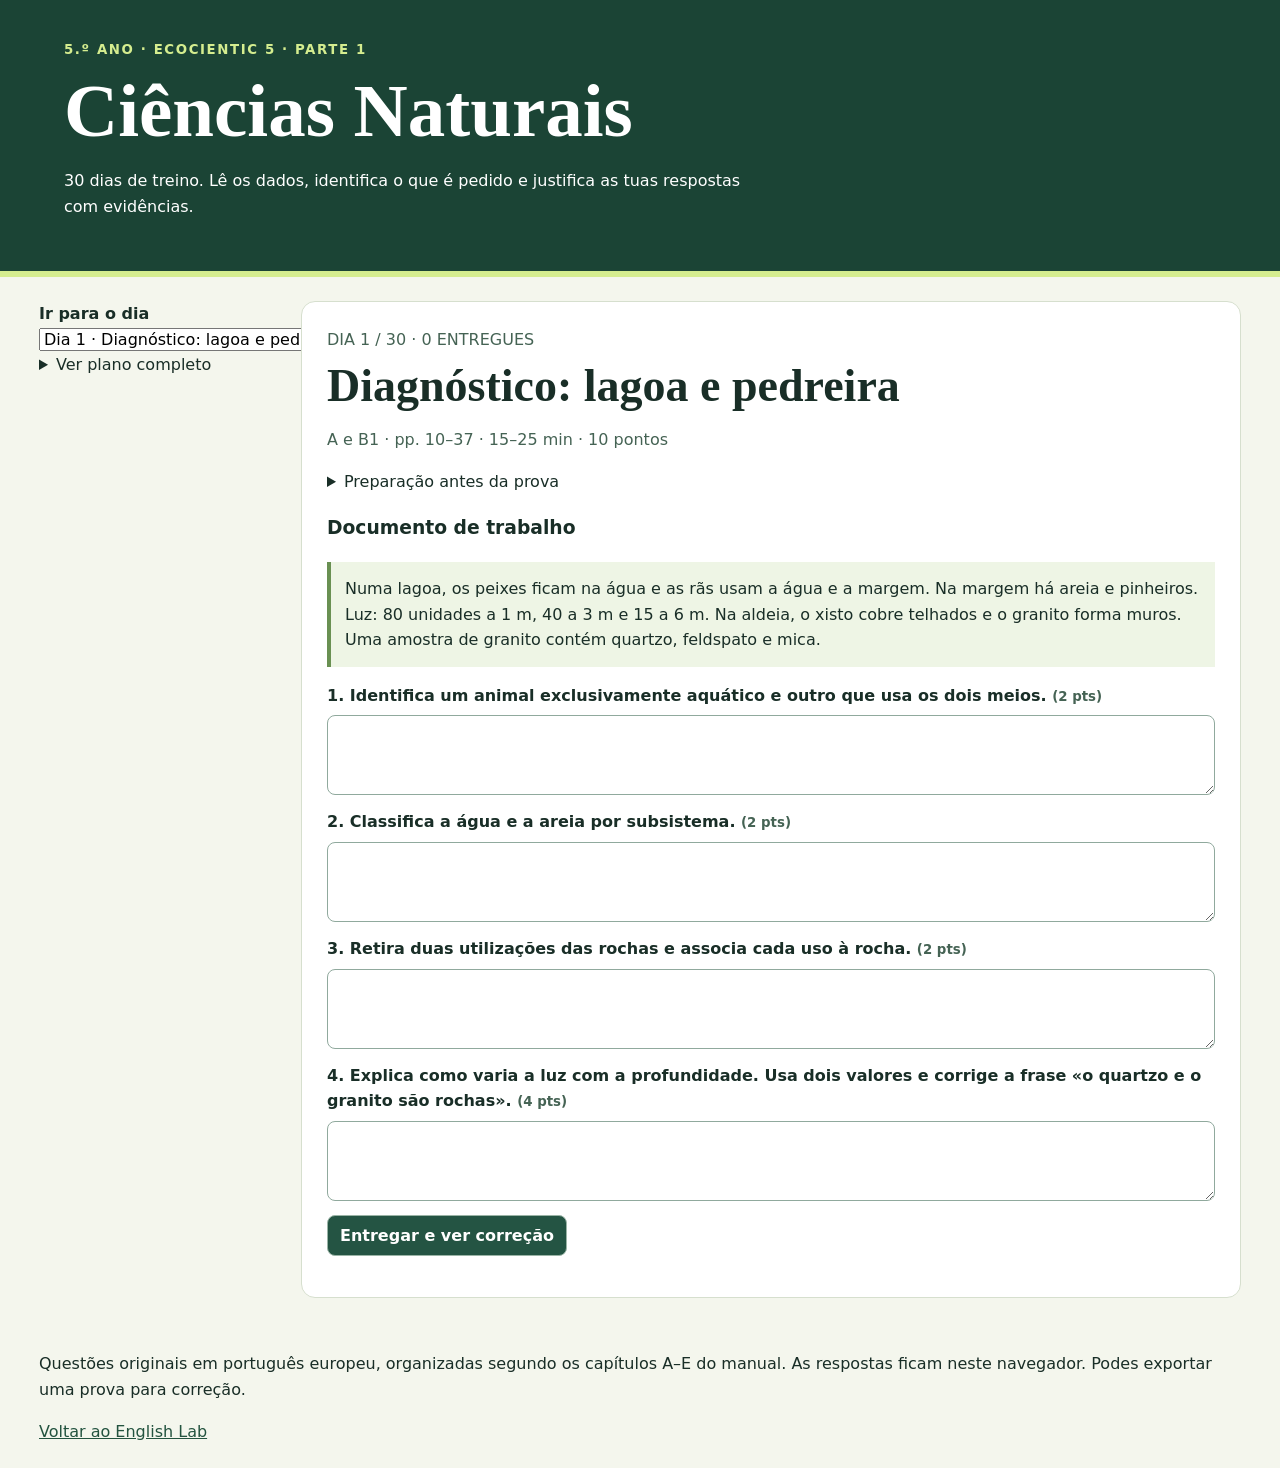
==== ciencias-naturais.html @ e28328aa "Add 30 days of Portuguese natural science assessments" ====
<!doctype html><html lang="pt-PT"><meta charset="utf-8"><meta name="viewport" content="width=device-width,initial-scale=1"><title>Ciências Naturais · 30 dias</title>
<style>
*{box-sizing:border-box}body{margin:0;background:#f4f6ed;color:#192e27;font:16px/1.6 system-ui,sans-serif}header{background:#1b4435;color:#fff;padding:36px max(5vw,18px);border-bottom:6px solid #d5ed8f}h1,h2{font-family:Georgia,serif;line-height:1.1}h1{font-size:clamp(39px,7vw,75px);margin:8px 0}h2{font-size:clamp(27px,5vw,46px);margin:8px 0}header p{max-width:690px}small,.meta{color:#456354}header small{color:#d5ed8f;font-weight:bold;letter-spacing:.12em}.layout{max-width:1250px;margin:auto;padding:24px;display:grid;grid-template-columns:240px minmax(0,1fr);gap:22px}nav{display:grid;gap:5px;align-content:start}nav button{text-align:left}main{min-width:0}section,article{background:#fff;border:1px solid #d6dfce;border-radius:14px;padding:clamp(14px,3vw,25px);margin-bottom:13px}article{background:#f5f8ee;padding:14px}button{font:inherit;font-weight:650;color:#183d30;background:white;border:1px solid #9ab4a6;border-radius:8px;padding:7px 12px;cursor:pointer}button[aria-current=true],.primary{background:#245443;color:white}.source{background:#eef5e5;border-left:4px solid #699052;padding:14px}.answer{width:100%;min-height:80px;display:block;font:inherit;padding:8px;margin:7px 0 14px;border:1px solid #90a99d;border-radius:8px}label{font-weight:650}select{font:inherit}.controls{display:flex;gap:8px;flex-wrap:wrap}footer{max-width:1250px;margin:auto;padding:0 24px 24px}a{color:#23533f}@media(max-width:710px){.layout{display:block;padding:12px}nav{grid-template-columns:repeat(2,minmax(0,1fr));margin:10px 0}nav button{font-size:13px}nav p{grid-column:1/-1}}
</style>
<header><small>5.º ANO · ECOCIENTIC 5 · PARTE 1</small><h1>Ciências Naturais</h1><p>30 dias de treino. Lê os dados, identifica o que é pedido e justifica as tuas respostas com evidências.</p></header>
<div class="layout"><aside><label for="jump">Ir para o dia</label><select id="jump"></select><details><summary>Ver plano completo</summary><nav id="nav"></nav></details></aside><main id="main"></main></div>
<footer><p>Questões originais em português europeu, organizadas segundo os capítulos A–E do manual. As respostas ficam neste navegador. Podes exportar uma prova para correção.</p><a href="./">Voltar ao English Lab</a></footer>
<script>
const days=[{"title": "Diagnóstico: lagoa e pedreira", "pages": "A e B1 · pp. 10–37", "lesson": "Distingue o ambiente em que um ser vive do subsistema a que pertence. Sublinha o verbo da pergunta e conta quantos elementos são pedidos.", "source": "Numa lagoa, os peixes ficam na água e as rãs usam a água e a margem. Na margem há areia e pinheiros. Luz: 80 unidades a 1 m, 40 a 3 m e 15 a 6 m. Na aldeia, o xisto cobre telhados e o granito forma muros. Uma amostra de granito contém quartzo, feldspato e mica.", "questions": [["Identifica um animal exclusivamente aquático e outro que usa os dois meios.", "Peixe; rã."], ["Classifica a água e a areia por subsistema.", "Água: hidrosfera; areia: geosfera."], ["Retira duas utilizações das rochas e associa cada uso à rocha.", "Xisto para cobrir telhados; granito para construir muros."], ["Explica como varia a luz com a profundidade. Usa dois valores e corrige a frase «o quartzo e o granito são rochas».", "A luz diminui: de 80 unidades a 1 m para 15 a 6 m. O quartzo é um mineral; o granito é uma rocha que contém quartzo e outros minerais."]]}, {"title": "Componentes do solo", "pages": "B2 · pp. 38–44", "lesson": "O solo pode conter partículas minerais, matéria orgânica, água e ar. Uma observação pode dar uma pista sobre cada componente.", "source": "Uma turma observa grãos de areia, fragmentos de folhas e gotas num recipiente com solo. Ao juntar água a uma amostra seca, vê bolhas a sair.", "questions": [["Identifica o componente representado pelos grãos.", "Partículas minerais."], ["Identifica o componente representado pelos fragmentos de folhas.", "Matéria orgânica."], ["Que observação indica a presença de ar?", "As bolhas que saem quando se junta água."], ["Explica o que as gotas e as bolhas mostram. Distingue as duas observações das respetivas interpretações.", "As gotas indicam água na amostra; as bolhas indicam que havia ar nos poros, deslocado pela água."]]}, {"title": "Permeabilidade", "pages": "B2 · pp. 38–44", "lesson": "Para comparar a passagem de água, usa a mesma quantidade de solo e água e recipientes iguais. Compara medições feitas nas mesmas condições.", "source": "Foram colocados 100 mL de água em cada funil. Após 2 minutos: amostra A, 68 mL recolhidos; amostra B, 24 mL. Os funis e as quantidades de solo eram iguais.", "questions": [["Qual amostra deixou passar mais água?", "A."], ["Calcula a diferença entre os volumes recolhidos.", "44 mL."], ["Indica duas condições que foram mantidas iguais.", "Volume inicial de água; quantidade de solo; tipo de funil. Quaisquer duas."], ["Explica qual amostra foi mais permeável nas condições do ensaio e por que não se deve mudar a quantidade de solo entre funis.", "A foi mais permeável: passaram 68 mL em vez de 24 mL no mesmo tempo. Mudar a quantidade criaria outro fator capaz de alterar o resultado."]]}, {"title": "Proteção do solo", "pages": "B2 · pp. 38–44", "lesson": "A cobertura vegetal pode reduzir a remoção de partículas pelo escoamento. Para interpretar uma comparação, procura o que mudou e o que se manteve igual.", "source": "Duas bandejas com o mesmo declive receberam a mesma chuva simulada. A bandeja com cobertura vegetal perdeu 12 g de solo. A bandeja sem cobertura perdeu 49 g.", "questions": [["Qual bandeja perdeu mais solo?", "A bandeja sem cobertura vegetal."], ["Quanto solo a mais perdeu essa bandeja?", "37 g."], ["Indica o fator alterado e um fator controlado.", "Cobertura vegetal; declive ou quantidade de chuva."], ["Explica como os dados apoiam uma medida para proteger uma encosta. Indica uma limitação do ensaio.", "Manter vegetação: nas bandejas perderam-se 12 g com cobertura e 49 g sem cobertura. O ensaio só testou um declive, um tipo de solo ou uma intensidade de chuva."]]}, {"title": "Materiais, propriedades e usos", "pages": "B3 · pp. 45–48", "lesson": "Material é aquilo de que um objeto é feito; propriedade é uma característica; utilização é aquilo para que serve.", "source": "Uma oficina usa ardósia, que se separa em placas, para revestir telhados. Usa granito resistente ao desgaste em degraus. Usa argila moldável para fazer vasos.", "questions": [["Retira dois materiais do texto.", "Ardósia, granito ou argila. Indicar dois."], ["Retira duas utilizações e associa-as aos materiais.", "Telhados: ardósia; degraus: granito; vasos: argila. Indicar dois pares."], ["Qual propriedade facilita a produção de vasos?", "A argila é moldável."], ["Explica a escolha do granito para degraus e propõe uma forma de comparar o desgaste de dois materiais.", "A resistência ao desgaste ajuda a suportar o uso repetido. Aplicar a mesma fricção aos dois materiais e comparar a perda de massa ou as marcas."]]}, {"title": "Como identificar rochas", "pages": "B1 · pp. 32–37", "lesson": "Cruza vários indícios. Estrutura, textura e reação observada ajudam a identificar amostras. Uma característica isolada pode corresponder a mais do que um material.", "source": "Ficha de amostras: A tem cristais visíveis de quartzo, feldspato e mica. B separa-se em lâminas. C faz efervescência no teste com ácido. Candidatos: granito, xisto e calcário.", "questions": [["Associa A ao candidato mais plausível.", "Granito."], ["Associa B e C aos candidatos, por ordem.", "B: xisto; C: calcário."], ["Corrige «a mica é uma rocha».", "A mica é um mineral."], ["Escolhe dois resultados distintos da ficha e explica como os usaste para separar os candidatos. Indica por que a cor, sozinha, seria uma pista fraca.", "Por exemplo, a estrutura em lâminas aponta para xisto; a efervescência aponta para calcário. Rochas diferentes podem ter cores semelhantes."]]}, {"title": "Prova do capítulo B", "pages": "B · pp. 30–51", "lesson": "Faz a prova sem consultar o manual. Se pedirem um uso e uma propriedade, escreve os dois separadamente.", "source": "Um município compara três materiais: X é argila moldável; Y é granito resistente; Z é calcário que fez efervescência. Em parcelas iguais, a parcela nua perdeu 35 g de solo e a coberta perdeu 9 g sob a mesma chuva.", "questions": [["Indica a propriedade observada em Z e a identificação do material.", "Efervescência; calcário."], ["Retira uma propriedade de X e sugere um uso coerente.", "Moldável; fazer vasos, tijolos ou outra peça moldada."], ["Qual é a diferença de perda de solo entre parcelas?", "26 g."], ["Classifica xisto e granito pelo processo de formação.", "Xisto: metamórfica; granito: magmática."], ["Indica uma condição a manter se repetires a comparação das parcelas.", "Declive, tipo ou quantidade de solo, ou intensidade da chuva."], ["Justifica uma medida de proteção do solo com os dados e explica por que granito e quartzo não pertencem à mesma categoria.", "Manter cobertura: a parcela coberta perdeu 9 g contra 35 g. Granito é rocha composta por minerais; quartzo é mineral."]]}, {"title": "Água na Terra", "pages": "C1 · pp. 54–57", "lesson": "Lê primeiro o universo a que os números se referem. Uma percentagem da água doce não é automaticamente uma percentagem de toda a água.", "source": "Modelo de 100 unidades de água terrestre: 97 de água salgada e 3 de água doce. Das 3 unidades de água doce, apenas 0,1 é representada como facilmente acessível neste modelo.", "questions": [["Que tipo de água predomina?", "Água salgada."], ["Quantas unidades representam água doce?", "3 unidades."], ["As 0,1 unidades fazem parte das 97 ou das 3?", "Das 3 unidades de água doce."], ["Corrige «há pouca água doce porque os oceanos ocupam apenas uma pequena parte do modelo». Usa dois números.", "O modelo mostra o contrário: 97 unidades de água salgada contra 3 de água doce. A água dos oceanos corresponde à maior parcela do modelo."]]}, {"title": "Estados e ciclo da água", "pages": "C1 · pp. 54–57", "lesson": "Evaporação: líquido para gás. Condensação: gás para líquido. Precipitação é a queda de água a partir das nuvens. Infiltração é a entrada de água no solo.", "source": "A água de uma poça diminui ao sol. Em seguida, uma superfície fria acima da água fica com gotas. Num modelo de encosta, parte da chuva entra no solo e parte corre pela superfície.", "questions": [["Nomeia o processo associado à diminuição da poça.", "Evaporação."], ["Nomeia o processo que forma as gotas na superfície fria.", "Condensação."], ["Como se chama a entrada de água no solo?", "Infiltração."], ["Escreve uma sequência que ligue poça, vapor, gotas e chuva. Distingue a formação de gotas da sua queda.", "Evaporação forma vapor; arrefecimento favorece condensação em gotas; a queda da água constitui precipitação."]]}, {"title": "Água e seres vivos", "pages": "C2 · pp. 58–61", "lesson": "Ao testar o efeito da água, mantém iguais as outras condições relevantes. Uma conclusão deve responder à pergunta que o ensaio permite investigar.", "source": "Dois grupos de feijoeiros iguais receberam a mesma luz e temperatura. A recebeu água adequada; B não recebeu água. Após cinco dias, A manteve folhas firmes e B murchou.", "questions": [["Qual foi a variável alterada?", "A água fornecida."], ["Indica duas condições mantidas iguais.", "Luz e temperatura. Também se aceita o mesmo tipo de planta como uma das duas."], ["Que observação foi registada no grupo B?", "As plantas murcharam."], ["Formula uma conclusão apoiada na comparação e explica por que mudar também a luz dificultaria a interpretação.", "A água contribuiu para manter as folhas firmes: A manteve-as firmes e B murchou. Se a luz também mudasse, não se isolaria o efeito da água."]]}, {"title": "Qualidade da água", "pages": "C3 · pp. 62–63", "lesson": "Aspeto e cheiro são observações úteis, mas não determinam por si só se a água é potável. Lê as informações de análise fornecidas na questão.", "source": "A água A é transparente e não tem cheiro, mas não foi analisada. A água B tem partículas visíveis. Um relatório informa que a amostra C cumpre os critérios analisados de potabilidade.", "questions": [["Qual amostra contém partículas visíveis?", "B."], ["Qual amostra tem resultados de análise favoráveis?", "C."], ["Corrige «A é certamente potável por ser transparente».", "A transparência não basta para determinar a potabilidade."], ["Indica duas informações que ajudariam a avaliar A e explica por que olhar para a amostra é insuficiente.", "Por exemplo, resultados microbiológicos e químicos. Microrganismos ou substâncias dissolvidas podem não ser visíveis."]]}, {"title": "Água e saúde", "pages": "C4 · pp. 64–67", "lesson": "Quando um texto contém instruções, localiza o destinatário, a ação e o período. Para uma pergunta de extração, usa o que está escrito.", "source": "Aviso fictício: «Até nova indicação, use água engarrafada para beber e preparar refeições. As análises da rede ainda estão em curso. A próxima atualização será publicada às 18 h.»", "questions": [["Retira as duas utilizações para as quais o aviso indica água engarrafada.", "Beber e preparar refeições."], ["A que horas sai a atualização?", "Às 18 h."], ["O texto afirma que as análises terminaram? Justifica.", "Não; diz que ainda estão em curso."], ["Explica por que seria incorreto anunciar que a restrição termina às 18 h. Distingue atualização de autorização.", "As 18 h são a hora de uma atualização, não o fim da restrição. A instrução aplica-se até nova indicação."]]}, {"title": "Uso sustentável da água", "pages": "C5 · pp. 68–75", "lesson": "Compara volumes usando a mesma unidade e o mesmo período. Para medir poupança, subtrai o consumo depois da mudança ao consumo inicial.", "source": "Consumo semanal: duche 280 L, autoclismo 180 L, lavagem 100 L. Uma medida reduz o duche em 60 L; outra reduz a lavagem em 25 L. Cada medida pode ser aplicada separadamente.", "questions": [["Qual atividade apresenta maior consumo?", "Duche."], ["Quanto se poupa se forem aplicadas as duas medidas?", "85 L."], ["Qual será o consumo semanal do duche após a redução?", "220 L."], ["Recomenda uma medida se só for possível escolher uma. Usa os dois valores de poupança e indica uma forma de verificar o efeito real.", "Escolher a redução no duche: 60 L contra 25 L. Comparar medições durante períodos semelhantes antes e depois."]]}, {"title": "Prova do capítulo C", "pages": "C · pp. 52–77", "lesson": "Lê unidades e intervalos. Uma explicação deve ligar o resultado ao processo ou à condição que o produziu.", "source": "Dados: depósito A passa de 90 para 70 L numa semana; B passa de 90 para 82 L. Uma amostra de A é límpida, mas não foi analisada. Após chuva, parte da água penetra no solo.", "questions": [["Qual foi a diminuição de A e de B?", "A: 20 L; B: 8 L."], ["Nomeia o processo descrito no solo.", "Infiltração."], ["A observação da amostra de A prova que é potável?", "Não; é límpida, mas não foi analisada."], ["Assinala V ou F e corrige: a condensação transforma água líquida em vapor.", "F. A condensação transforma vapor em líquido."], ["Propõe uma ação que reduza o desperdício e indica como medes a poupança.", "Por exemplo, reparar uma fuga e comparar litros em períodos equivalentes."], ["Um colega diz que toda a perda de A se deve à evaporação. Explica por que os dados não provam isso e propõe uma comparação para investigar.", "Os volumes só mostram a perda; pode haver fuga ou uso. Comparar depósitos iguais, um coberto e outro aberto, controlando temperatura, fugas e retiradas."]]}, {"title": "A Terra e os seus subsistemas", "pages": "A · pp. 10–29", "lesson": "Atmosfera: camada gasosa. Hidrosfera: água. Geosfera: materiais rochosos e solos. Biosfera: seres vivos. Um organismo e o meio que ocupa podem pertencer a subsistemas diferentes.", "source": "Num estuário há água salobra, areia, vento e plantas. Um peixe desloca-se no canal. A exposição à luz é menor no fundo do canal.", "questions": [["Classifica água, areia, ar em movimento e plantas.", "Hidrosfera, geosfera, atmosfera e biosfera."], ["Classifica o peixe por subsistema e o canal por tipo de ambiente.", "Peixe: biosfera; canal: ambiente aquático."], ["Indica um fator ambiental que varia com a profundidade no texto.", "Quantidade de luz."], ["Explica por que o peixe não passa a pertencer à hidrosfera pelo facto de viver na água. Indica uma condição da Terra favorável à vida.", "O peixe é um ser vivo da biosfera; a água é o meio e pertence à hidrosfera. Por exemplo, água líquida ou temperatura adequada."]]}, {"title": "Simulado 1", "pages": "A–C · prova com documentos", "lesson": "Faz sem consultar. Antes de entregar, verifica se respondeste a todos os verbos de cada pergunta.", "source": "Documento A: dois locais recebem igual luz à superfície. No local X medem-se 50 unidades a 2 m e 18 a 5 m. No Y medem-se 41 a 2 m e 12 a 5 m. Documento B: a aldeia usa xisto em telhados e granito em degraus. Solo coberto perdeu 7 g e solo nu perdeu 32 g após chuva igual.", "questions": [["Compara X e Y a 5 m e calcula a diferença.", "X tem mais luz: 18 contra 12; diferença de 6 unidades."], ["Retira dois usos e associa cada um a uma rocha.", "Xisto em telhados; granito em degraus."], ["Corrige «a cobertura aumentou a perda de solo». Usa os dados.", "Diminuiu a perda: 7 g no solo coberto contra 32 g no solo nu."], ["Classifica o solo e as plantas que o cobrem pelos subsistemas da Terra.", "Solo: geosfera; plantas: biosfera."], ["Assinala V ou F e corrige: a mica é uma rocha que faz parte do granito.", "F. A mica é um mineral que pode fazer parte do granito."], ["Escreve uma conclusão sobre a variação da luz e outra sobre proteção do solo. Para cada conclusão, usa um par de valores e diz o que os valores, sozinhos, não permitem concluir.", "A luz diminui com a profundidade, por exemplo 50 para 18 em X; os dados não identificam a causa da diferença X/Y. A cobertura reduziu a perda no ensaio, 7 contra 32 g; não prova o mesmo valor em todos os solos."]]}, {"title": "Recuperação com novas pistas", "pages": "A–C · segunda tentativa", "lesson": "Depois de corrigires o dia 16, refaz mentalmente um erro. Agora usa as pistas desta situação e justifica as respostas.", "source": "Numa serra, uma equipa descreve água num riacho, ar húmido, rochas e musgos. Uma pedra R separa-se em lâminas. No ensaio com o mesmo volume de água, P deixa passar 55 mL em 1 min e Q deixa passar 21 mL.", "questions": [["Indica o subsistema a que pertence o musgo e o do riacho enquanto massa de água.", "Biosfera; hidrosfera."], ["Identifica a rocha mais provável para R entre xisto e granito e indica a pista.", "Xisto; separa-se em lâminas."], ["Calcula a diferença de volume entre P e Q.", "34 mL."], ["Explica qual é o solo mais permeável e propõe uma alteração que tornaria injusta a comparação. Escreve o motivo.", "P deixou passar 55 mL contra 21 mL no mesmo minuto. Usar funis ou quantidades de solo diferentes acrescentaria outro fator."]]}, {"title": "Simulado 2", "pages": "A–C · prova com documentos", "lesson": "Usa palavras precisas. Em «retira», localiza informações explícitas. Em «explica», liga os dados ao conceito.", "source": "Um parque tem uma lagoa, uma margem rochosa e um prado. As rãs vão da água à margem; um peixe permanece na água. A equipa recolhe água transparente e recolhe um solo em que encontra fragmentos de folhas. No parque usam calcário numa fachada e granito num passeio.", "questions": [["Indica um animal apenas aquático e um dos dois meios.", "Apenas aquático: peixe. Dos dois meios: rã."], ["Retira dois usos de rocha e escreve a rocha respetiva.", "Calcário em fachada; granito no passeio."], ["Que componente do solo é representado pelas folhas?", "Matéria orgânica."], ["Identifica o ambiente terrestre junto da lagoa e o ambiente aquático.", "Margem rochosa; água da lagoa."], ["Que medida ajuda a reduzir a erosão do solo no prado? Explica o mecanismo.", "Manter a cobertura vegetal ajuda a proteger o solo do impacto da chuva e a reduzir a perda de partículas."], ["Corrige a afirmação «o peixe faz parte da hidrosfera e a água transparente é sempre potável». Justifica cada correção.", "Peixe: biosfera por ser vivo. Água transparente pode conter substâncias ou organismos invisíveis; é necessário verificar a qualidade."]]}, {"title": "Ar e atmosfera", "pages": "D1 · pp. 80–86", "lesson": "O ar é uma mistura. Distingue o gás mais abundante de um gás com uma função importante. A atmosfera é a camada gasosa que envolve a Terra.", "source": "Modelo simplificado de 100 partes de ar seco: 78 de azoto, 21 de oxigénio e 1 de outros gases. Um aluno escreve: «há mais oxigénio do que azoto».", "questions": [["Indica o gás mais abundante.", "Azoto."], ["Quantas partes do modelo correspondem ao oxigénio?", "21."], ["Corrige a afirmação usando dois valores.", "Há mais azoto: 78 partes contra 21 de oxigénio."], ["Explica por que a existência de um gás em menor quantidade não permite concluir que seja dispensável. Usa o oxigénio como exemplo.", "Quantidade e função são diferentes. O oxigénio, embora menos abundante que o azoto, é usado na respiração de muitos seres vivos."]]}, {"title": "Propriedades do ar", "pages": "D1 · pp. 80–86", "lesson": "O ar ocupa espaço e pode ser comprimido. Se um resultado é uma observação, descreve primeiro o que se viu e só depois interpreta.", "source": "Um copo invertido com papel no fundo entra verticalmente na água. O papel fica seco. Ao inclinar o copo saem bolhas e o papel molha-se. Numa seringa fechada, o êmbolo avança sem o ar sair.", "questions": [["Que observação se obtém com o copo vertical?", "O papel fica seco."], ["O que se vê ao inclinar o copo?", "Saem bolhas e o papel molha-se."], ["Que propriedade mostra a seringa?", "O ar é compressível."], ["Explica por que o papel molha após inclinar o copo e distingue a propriedade demonstrada da que foi testada na seringa.", "O ar ocupava espaço e impedia a entrada de água. Ao sair em bolhas, a água ocupa o espaço e molha o papel. A seringa demonstra compressibilidade."]]}, {"title": "Poluição e qualidade do ar", "pages": "D2 · pp. 87–95", "lesson": "Uma diferença observada não demonstra, sozinha, a causa. Procura medições repetidas e compara lugares e horários semelhantes.", "source": "Partículas, em unidades do exercício: avenida 38 de manhã e 23 à tarde; jardim 17 de manhã e 15 à tarde. O vento não foi registado.", "questions": [["Qual medição é a maior?", "38 na avenida de manhã."], ["Calcula a diferença entre locais de manhã.", "21 unidades."], ["Em qual local a variação entre manhã e tarde é maior?", "Na avenida: 15 contra 2 unidades."], ["Explica por que não se pode atribuir toda a diferença apenas ao trânsito e propõe dois dados que ajudariam a investigar.", "Os dados mostram associação, mas o vento e outras fontes podem influenciar. Contar veículos e registar vento, ou repetir medições em dias e condições comparáveis."]]}, {"title": "Prova do capítulo D", "pages": "D · pp. 78–97", "lesson": "Distingue composição, propriedades e poluição. Justifica as medidas com uma ligação explícita à fonte.", "source": "Na saída da escola há carros parados com motores ligados. O monitor regista 36 unidades junto ao portão e 19 numa rua lateral. Num ensaio à parte, uma seringa fechada reduz o volume do ar.", "questions": [["Identifica uma fonte possível de poluição no relato.", "Gases e partículas emitidos pelos carros com motores ligados."], ["Calcula a diferença entre as medições.", "17 unidades."], ["Que propriedade do ar é mostrada pela seringa?", "Compressibilidade."], ["Classifica como V ou F e corrige: o oxigénio é o gás mais abundante no ar.", "F. O azoto é o mais abundante."], ["As duas medições, sem repetição, provam a causa da diferença? Explica.", "Não. Mostram uma diferença nesses pontos; outras fontes, vento ou condições podem afetar o resultado."], ["Propõe uma medida para a escola e um plano para testar se resulta. Usa um dado do texto e uma condição a manter.", "Pedir que desliguem os motores. O portão teve 36 contra 19. Medir antes e depois no mesmo local e horário, registando condições semelhantes."]]}, {"title": "Animais nos seus ambientes", "pages": "E1 · pp. 102–105", "lesson": "O habitat oferece condições e recursos, como abrigo e alimento. Identifica a necessidade e liga-a a uma pista sobre o local.", "source": "Local A: poça com insetos e plantas aquáticas. B: bosque com sementes e cavidades nas árvores. C: falésia com fendas, ventos fortes e acesso ao mar. Animais: esquilo que come sementes; ave marinha que nidifica em fendas; rã que usa a poça.", "questions": [["Associa cada animal a um local.", "Esquilo B; ave marinha C; rã A."], ["Indica o abrigo disponível para o esquilo.", "Cavidades nas árvores."], ["Que pista aponta para o local da ave?", "Fendas para nidificar, ou acesso ao mar associado ao hábito descrito."], ["Explica duas associações com pistas diferentes. Diz o que a presença temporária de uma rã na margem mostra sobre o uso de ambientes.", "Por exemplo, bosque tem sementes para o esquilo e falésia tem fendas para a ave. A rã pode usar tanto a água como a margem."]]}, {"title": "Forma e simetria", "pages": "E2 · pp. 106–108", "lesson": "Na simetria bilateral, um plano divide o corpo em duas metades correspondentes. Na radial, várias divisões passam pelo eixo central. Forma e simetria são características distintas.", "source": "Animal A tem corpo alongado que afina nas extremidades e duas metades laterais semelhantes. B tem braços distribuídos à volta do centro. C tem forma irregular sem metades correspondentes.", "questions": [["Identifica a simetria de A.", "Bilateral."], ["Identifica a simetria de B.", "Radial."], ["Classifica C quanto à simetria.", "Assimétrico."], ["Descreve a forma de A e explica por que a forma e a simetria respondem a perguntas diferentes.", "Corpo alongado e afilado, ou fusiforme. A forma descreve o contorno; a simetria descreve como as partes se correspondem."]]}, {"title": "Revestimentos dos animais", "pages": "E3 · pp. 109–117", "lesson": "Pelos, penas, escamas, pele nua e estruturas duras têm funções que variam com a espécie. Liga o revestimento a uma função usando as pistas.", "source": "A tem penas; B tem pelos densos e vive num local frio; C tem uma concha dura e recolhe-se nela; D tem pele nua e húmida.", "questions": [["Identifica o revestimento de B e de C.", "B: pelos; C: concha."], ["Qual descrição é compatível com uma ave?", "A, com penas."], ["Retira uma pista de que C usa o revestimento para proteção.", "Recolhe-se dentro da concha dura."], ["Explica duas funções diferentes de revestimento com dados do texto. Indica por que a mesma função pode ocorrer em revestimentos diferentes.", "Pelos densos ajudam a reduzir a perda de calor; a concha protege quando C se recolhe. Diferentes estruturas podem, por exemplo, contribuir para a proteção."]]}, {"title": "Locomoção", "pages": "E4 · pp. 118–122", "lesson": "Distingue o meio, o modo de deslocação e o órgão que o permite. Na água, formas afiladas e estruturas de propulsão podem facilitar a natação.", "source": "Animal X usa barbatanas e tem corpo fusiforme. Y desloca-se no ar com asas. Z salta em terra com membros posteriores fortes. W desloca-se na água expelindo um jato.", "questions": [["Indica o modo de locomoção de X, Y e Z.", "Natação, voo e salto."], ["Que estrutura impulsiona Z?", "Membros posteriores fortes."], ["Como W produz movimento?", "Expelindo um jato de água."], ["Explica como duas características de X contribuem para a natação e compara a propulsão de X com a de W.", "Corpo fusiforme reduz a resistência; barbatanas ajudam a impulsionar ou orientar. W usa um jato em vez de barbatanas."]]}, {"title": "Prova do capítulo E", "pages": "E · pp. 98–124", "lesson": "Relaciona estrutura e função. Se pedirem duas adaptações, nomeia cada estrutura e explica a sua contribuição.", "source": "Na zona costeira, A tem patas com membranas entre os dedos e penas. B tem corpo fusiforme e barbatanas. C prende-se às rochas e possui concha. D tem cinco braços em redor do centro.", "questions": [["Qual adaptação de A ajuda a deslocação na água?", "Membranas interdigitais nas patas."], ["Que simetria apresenta D?", "Radial."], ["Identifica uma estrutura protetora de C.", "Concha."], ["Compara o revestimento de A e o de C.", "A tem penas; C tem concha."], ["Assinala V ou F e corrige: D pertence à hidrosfera por viver na costa.", "F. D é um ser vivo e pertence à biosfera."], ["Compara A e B: indica uma estrutura de propulsão para cada um e explica como o corpo de B favorece a natação.", "A usa as patas com membranas como remos; B usa barbatanas. O corpo fusiforme reduz a resistência na água."]]}, {"title": "Laboratório e glossário", "pages": "Revisão · pp. 125–128 e atividades laboratoriais", "lesson": "Num relatório, separa pergunta, método, resultado e conclusão. Usa o glossário para verificar palavras que confundiste.", "source": "A turma quer saber se a cobertura reduz a perda de solo. Usa duas bandejas semelhantes, uma com folhas e outra sem. Aplica a mesma chuva. Recolhe 5 g e 21 g de sedimento, respetivamente.", "questions": [["Qual é a pergunta de investigação?", "A cobertura reduz a perda de solo?"], ["Indica a variável alterada e uma controlada.", "Cobertura; quantidade de chuva ou tipo/declive da bandeja, se igual."], ["Que diferença de massa foi observada?", "16 g."], ["Escreve uma conclusão limitada ao ensaio e propõe uma repetição que aumentaria a confiança no resultado.", "Nas condições testadas a cobertura reduziu a perda, 5 g contra 21 g. Repetir várias vezes com as mesmas condições e comparar resultados."]]}, {"title": "Simulado final 1", "pages": "Parte 1 · capítulos A–E", "lesson": "Trabalha sem manual. Confirma as categorias, calcula as diferenças e liga cada conclusão a um dado.", "source": "Reserva: água do lago, solo, ar e aves. A luz mede 70 a 1 m e 24 a 4 m. Solo coberto perde 11 g e nu 43 g. O centro usa granito em degraus. Junto à estrada medem-se 34 unidades de partículas e no bosque 16. Uma ave aquática tem penas e membranas nas patas.", "questions": [["Classifica água, solo, ar e aves pelos quatro subsistemas.", "Hidrosfera, geosfera, atmosfera e biosfera."], ["Retira uma utilização de rocha e calcula a diferença de perda de solo.", "Granito em degraus; 32 g."], ["Compara as medições de partículas e indica uma adaptação da ave à natação.", "Estrada 34, bosque 16, diferença 18. Membranas nas patas."], ["Calcula a diferença de luz entre as duas profundidades.", "46 unidades."], ["Classifica granito e quartzo como rocha ou mineral.", "Granito: rocha; quartzo: mineral."], ["Indica como se chama a entrada de água da chuva no solo.", "Infiltração."], ["Explica a tendência da luz, propõe uma medida para o solo e indica como verificarias uma hipótese sobre o ar. Usa dados e não confundas observação com causa.", "A luz diminui de 70 para 24 com a profundidade. Manter cobertura, 11 contra 43 g. Repetir as medições em condições e horários comparáveis, registando fontes e vento."]]}, {"title": "Simulado final 2", "pages": "Parte 1 · capítulos A–E", "lesson": "Usa uma fonte diferente da prova anterior. No fim, verifica respostas incompletas, unidades e evidências.", "source": "Ilha: rocha M contém mica e feldspato; rocha N reage com efervescência. Água transparente do ribeiro não foi analisada. O ar num êmbolo fechado ocupa menos volume quando pressionado. Uma foca desloca-se na água com membros em forma de barbatana. Em 3 minutos passam 63 mL pelo solo A e 29 mL por B.", "questions": [["Classifica mica e identifica o candidato mais provável para N entre granito e calcário.", "Mica é um mineral; N é provavelmente calcário."], ["Nomeia a propriedade do ar observada e a adaptação da foca à natação.", "Compressibilidade; membros em forma de barbatana."], ["Compara a permeabilidade de A e B usando os valores.", "A é mais permeável nas condições dadas: 63 contra 29 mL em 3 minutos."], ["Calcula a diferença entre os volumes recolhidos em A e B.", "34 mL."], ["Indica duas condições a manter iguais para comparar os solos.", "Por exemplo: volume inicial de água e quantidade de solo."], ["Um colega diz que N é certamente calcário só porque é clara. Corrige e indica a pista realmente disponível.", "A cor não basta. A efervescência é a pista que aponta para calcário entre os candidatos dados."], ["Corrige «o ribeiro é potável porque é transparente e a foca pertence à hidrosfera». Justifica ambas as correções e indica uma medida para proteger o solo.", "A transparência não prova potabilidade, que exige análise adequada. A foca é um ser vivo da biosfera. Manter cobertura vegetal ou outra medida pertinente para reduzir erosão."]]}];
const key='science-lab-part1-v1';
let records={},current=0;
try{records=JSON.parse(localStorage.getItem(key)||'{}');current=Number(localStorage.getItem(key+'-day'))||0}catch{}
if(current<0||current>=days.length)current=0;
const main=document.querySelector('#main'),nav=document.querySelector('#nav'),jump=document.querySelector('#jump');
const escapeText=s=>String(s).replace(/[&<>"']/g,c=>({'&':'&amp;','<':'&lt;','>':'&gt;','"':'&quot;',"'":'&#39;'}[c]));
const title=(d,i)=>'Dia '+(i+1)+' · '+d.title;
function persist(){try{localStorage.setItem(key,JSON.stringify(records));localStorage.setItem(key+'-day',current);return true}catch{return false}}
function selectDay(index){current=index;persist();render();main.scrollIntoView({block:'start'})}
jump.onchange=()=>selectDay(+jump.value);
nav.onclick=e=>{const b=e.target.closest('[data-day]');if(b)selectDay(+b.dataset.day)};
function render(){
 const d=days[current],r=records[current]??={draft:[]},done=Object.values(records).filter(x=>x.submitted).length;
 const total=d.questions.length*2+2;
 jump.innerHTML=days.map((x,i)=>'<option value="'+i+'">'+escapeText(title(x,i))+'</option>').join('');
 jump.value=current;
 nav.innerHTML='<p>'+done+'/30 entregues</p>'+days.map((x,i)=>'<button type="button" aria-current="'+(i===current)+'" data-day="'+i+'">'+escapeText(title(x,i))+(records[i]?.submitted?' ✓':'')+'</button>').join('');
 main.innerHTML='<section><div class="meta">DIA '+(current+1)+' / 30 · '+done+' ENTREGUES</div><h2>'+escapeText(d.title)+'</h2><p class="meta">'+escapeText(d.pages)+' · '+(d.questions.length>4?'25–35':'15–25')+' min · '+total+' pontos</p><details><summary>Preparação antes da prova</summary><p>'+escapeText(d.lesson)+'</p><p>Revê as páginas indicadas. Fecha o manual antes de responder. Identifica o verbo de cada pergunta e conta quantos elementos tens de dar.</p></details><h3>Documento de trabalho</h3><p class="source">'+escapeText(d.source)+'</p><form id="test">'+d.questions.map(([q],i)=>'<label for="a'+i+'">'+(i+1)+'. '+escapeText(q)+' <small>('+ (i===d.questions.length-1?4:2)+' pts)</small></label><textarea class="answer" id="a'+i+'">'+escapeText(r.draft[i]??'')+'</textarea>').join('')+'<div class="controls"><button class="primary" type="submit">Entregar e ver correção</button><button id="export" type="button" '+(r.submitted?'':'hidden')+'>Descarregar prova</button></div><p id="status" role="status"></p></form><div id="result"></div></section>';
 const form=document.querySelector('#test'),status=document.querySelector('#status');
 form.addEventListener('input',e=>{if(e.target.matches('textarea')){r.draft[+e.target.id.slice(1)]=e.target.value;status.textContent=persist()?'Rascunho guardado neste navegador.':'Não foi possível guardar neste navegador.'}});
 form.onsubmit=e=>{e.preventDefault();if(d.questions.some((_,i)=>!r.draft[i]?.trim())&&!confirm('Há respostas em branco. Queres entregar?'))return;r.submitted={answers:[...r.draft],at:new Date().toISOString(),score:[]};const saved=persist();render();if(!saved)document.querySelector('#status').textContent='Entrega disponível nesta página. Descarrega uma cópia antes de fechar.';document.querySelector('#result').scrollIntoView({block:'start'})};
 document.querySelector('#export').onclick=()=>{
  const sub=r.submitted;
  const txt=[title(d,current),d.pages,'Entrega: '+sub.at,'','Documento: '+d.source,'',...d.questions.map(([q],i)=>(i+1)+'. '+q+'\nResposta: '+(sub.answers[i]||'—'))].join('\n\n');
  const url=URL.createObjectURL(new Blob([txt],{type:'text/plain;charset=utf-8'}));
  const a=document.createElement('a');a.href=url;a.download='ciencias-dia-'+String(current+1).padStart(2,'0')+'.txt';a.click();setTimeout(()=>URL.revokeObjectURL(url),1000);
 };
 if(r.submitted)showCorrection(d,r,total);
}
function showCorrection(d,r,total){
 const s=r.submitted;
 const result=document.querySelector('#result');
 result.innerHTML='<h3>Correção da última entrega</h3><p>Compara o sentido da resposta com o modelo. Nas perguntas de 2 pontos, dá crédito parcial por elementos corretos. Na pergunta de 4 pontos, distribui 2 pelo conceito ou conclusão, 1 pelas evidências e 1 pela justificação completa.</p><p id="score" role="status"></p>'+d.questions.map(([q,a],i)=>{
  const max=i===d.questions.length-1?4:2;
  return '<article><strong>'+ (i+1)+'. '+escapeText(q)+'</strong><p>Resposta entregue: '+escapeText(s.answers[i]||'—')+'</p><p>Modelo: '+escapeText(a)+'</p><label for="score'+i+'">Pontuação </label><select id="score'+i+'" data-score="'+i+'"><option value="">Por corrigir</option>'+Array.from({length:max+1},(_,n)=>'<option value="'+n+'" '+(s.score[i]===n?'selected':'')+'>'+n+'</option>').join('')+'</select></article>';
 }).join('');
 function showScore(){
  const scores=d.questions.map((_,i)=>s.score[i]).filter(Number.isInteger);
  document.querySelector('#score').textContent=scores.length===d.questions.length?'Pontuação: '+scores.reduce((a,b)=>a+b,0)+'/'+total:'Corrigidas '+scores.length+' de '+d.questions.length+' perguntas.';
 }
 result.onchange=e=>{if(e.target.dataset.score!==undefined){s.score[+e.target.dataset.score]=e.target.value===''?null:+e.target.value;persist();showScore()}};
 showScore();
}
render();
</script></html>
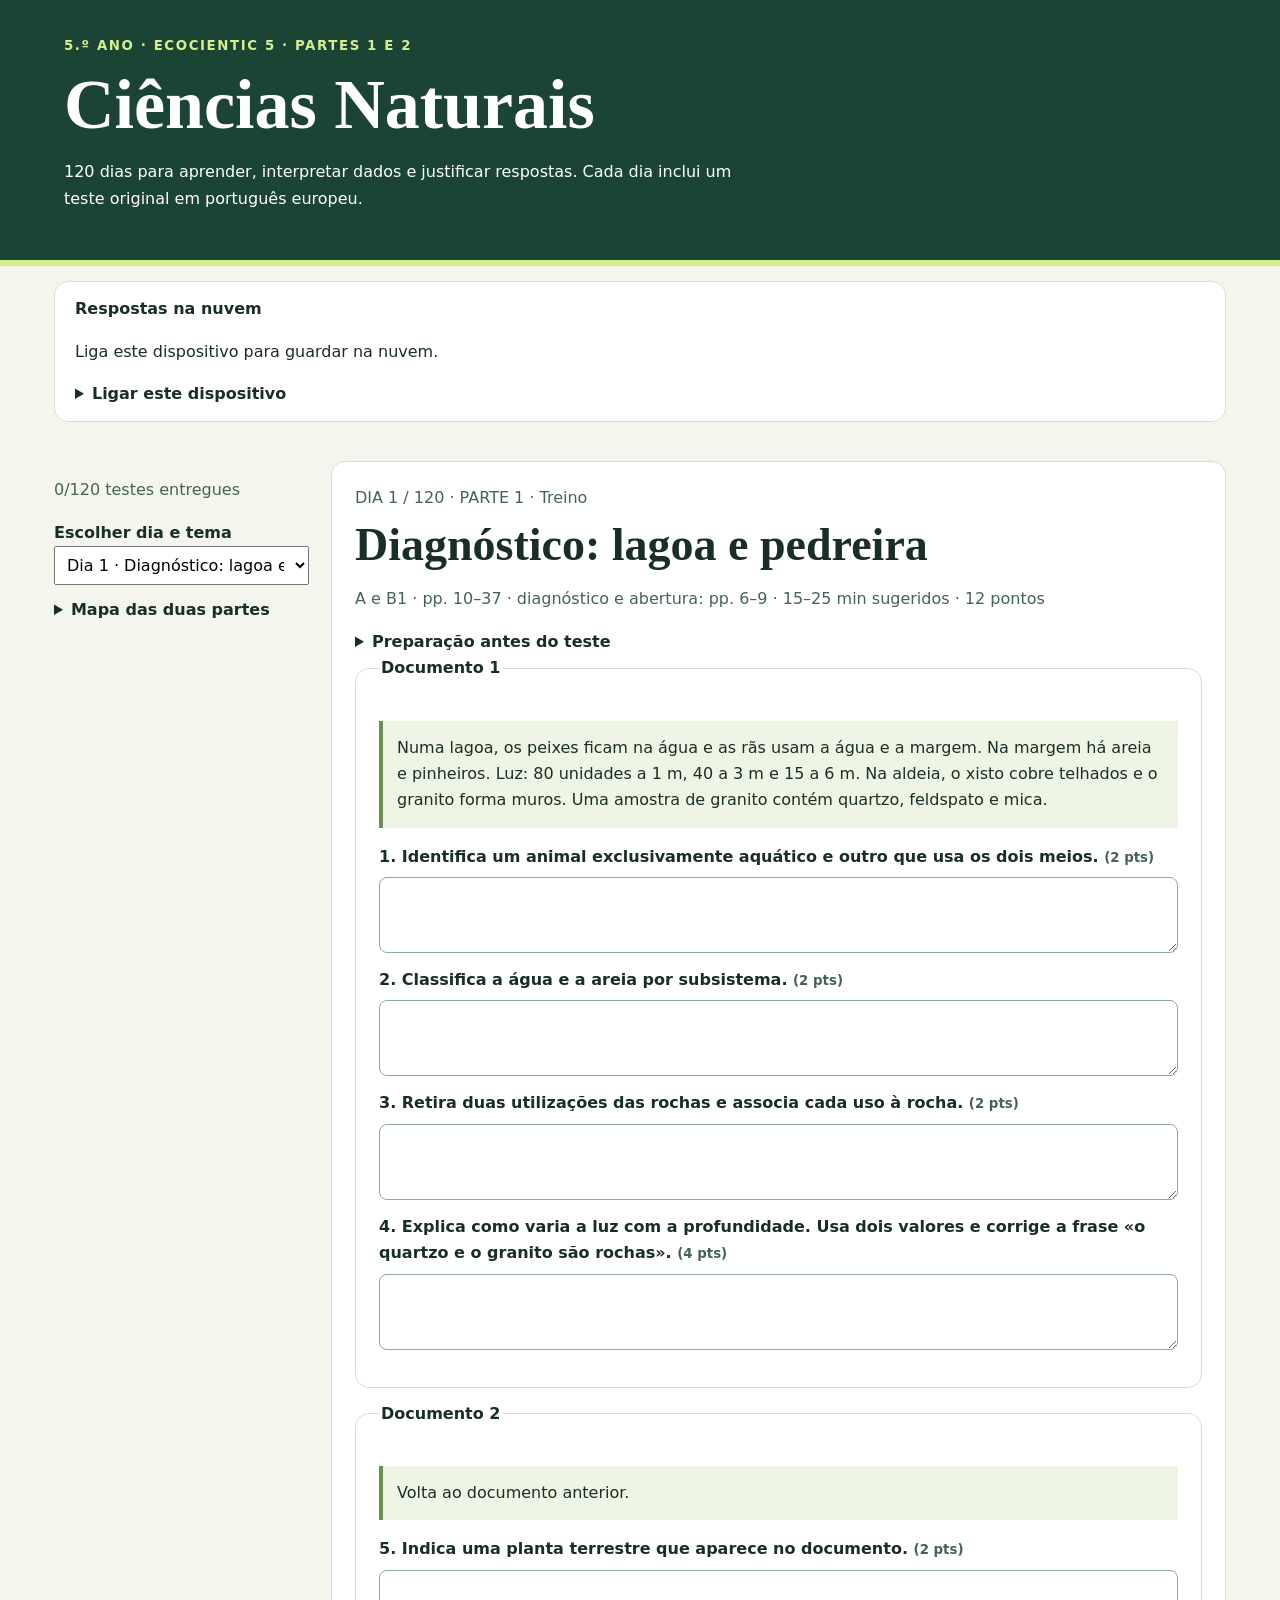
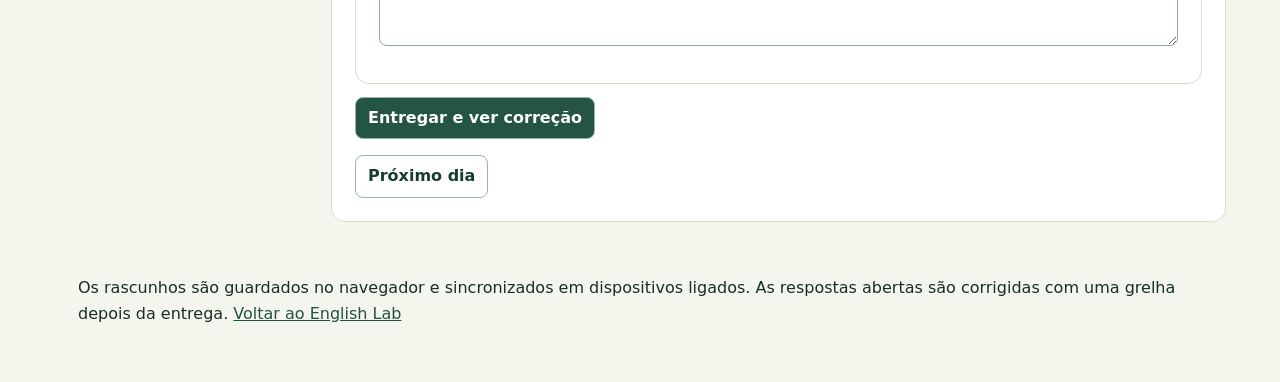
==== commit 19d8cd5a: "Publish 120 days of science across both volumes" ====
--- a/ciencias-naturais.html
+++ b/ciencias-naturais.html
@@ -1,54 +1,230 @@
-<!doctype html><html lang="pt-PT"><meta charset="utf-8"><meta name="viewport" content="width=device-width,initial-scale=1"><title>Ciências Naturais · 30 dias</title>
+<!doctype html>
+<html lang="pt-PT"><head><meta charset="utf-8"><meta name="viewport" content="width=device-width,initial-scale=1"><title>Ciências Naturais · 120 dias</title>
 <style>
-*{box-sizing:border-box}body{margin:0;background:#f4f6ed;color:#192e27;font:16px/1.6 system-ui,sans-serif}header{background:#1b4435;color:#fff;padding:36px max(5vw,18px);border-bottom:6px solid #d5ed8f}h1,h2{font-family:Georgia,serif;line-height:1.1}h1{font-size:clamp(39px,7vw,75px);margin:8px 0}h2{font-size:clamp(27px,5vw,46px);margin:8px 0}header p{max-width:690px}small,.meta{color:#456354}header small{color:#d5ed8f;font-weight:bold;letter-spacing:.12em}.layout{max-width:1250px;margin:auto;padding:24px;display:grid;grid-template-columns:240px minmax(0,1fr);gap:22px}nav{display:grid;gap:5px;align-content:start}nav button{text-align:left}main{min-width:0}section,article{background:#fff;border:1px solid #d6dfce;border-radius:14px;padding:clamp(14px,3vw,25px);margin-bottom:13px}article{background:#f5f8ee;padding:14px}button{font:inherit;font-weight:650;color:#183d30;background:white;border:1px solid #9ab4a6;border-radius:8px;padding:7px 12px;cursor:pointer}button[aria-current=true],.primary{background:#245443;color:white}.source{background:#eef5e5;border-left:4px solid #699052;padding:14px}.answer{width:100%;min-height:80px;display:block;font:inherit;padding:8px;margin:7px 0 14px;border:1px solid #90a99d;border-radius:8px}label{font-weight:650}select{font:inherit}.controls{display:flex;gap:8px;flex-wrap:wrap}footer{max-width:1250px;margin:auto;padding:0 24px 24px}a{color:#23533f}@media(max-width:710px){.layout{display:block;padding:12px}nav{grid-template-columns:repeat(2,minmax(0,1fr));margin:10px 0}nav button{font-size:13px}nav p{grid-column:1/-1}}
-</style>
-<header><small>5.º ANO · ECOCIENTIC 5 · PARTE 1</small><h1>Ciências Naturais</h1><p>30 dias de treino. Lê os dados, identifica o que é pedido e justifica as tuas respostas com evidências.</p></header>
-<div class="layout"><aside><label for="jump">Ir para o dia</label><select id="jump"></select><details><summary>Ver plano completo</summary><nav id="nav"></nav></details></aside><main id="main"></main></div>
-<footer><p>Questões originais em português europeu, organizadas segundo os capítulos A–E do manual. As respostas ficam neste navegador. Podes exportar uma prova para correção.</p><a href="./">Voltar ao English Lab</a></footer>
+*{box-sizing:border-box}body{margin:0;background:#f4f6ed;color:#192e27;font:16px/1.65 system-ui,sans-serif}header{background:#1b4435;color:#fff;padding:32px max(5vw,18px);border-bottom:6px solid #d5ed8f}h1,h2{font-family:Georgia,serif;line-height:1.1}h1{font-size:clamp(38px,7vw,70px);margin:8px 0}h2{font-size:clamp(27px,5vw,46px);margin:8px 0}header p{max-width:690px}small,.meta{color:#456354}header small{color:#d5ed8f;font-weight:bold;letter-spacing:.12em}.layout{max-width:1220px;margin:auto;padding:24px;display:grid;grid-template-columns:255px minmax(0,1fr);gap:22px}aside,main{min-width:0}aside select{width:100%;padding:8px;margin-bottom:12px}section,article,fieldset{background:#fff;border:1px solid #d6dfce;border-radius:14px;padding:clamp(14px,3vw,23px);margin:0 0 13px;min-width:0}article{background:#f5f8ee;padding:14px}article p{margin:8px 0}button{font:inherit;font-weight:650;color:#183d30;background:white;border:1px solid #9ab4a6;border-radius:8px;padding:7px 12px;cursor:pointer}.primary{background:#245443;color:white}.source{background:#eef5e5;border-left:4px solid #699052;padding:14px;white-space:pre-wrap}.answer{width:100%;min-height:76px;display:block;font:inherit;padding:8px;margin:7px 0 14px;border:1px solid #90a99d;border-radius:8px}label{font-weight:650}select,input{font:inherit}.controls{display:flex;gap:8px;flex-wrap:wrap}footer,.cloud-panel{max-width:1172px;margin:15px auto;padding:0 24px 24px}.cloud-panel{padding:14px 20px}a{color:#23533f}table{border-collapse:collapse;margin:0 0 14px;width:100%}th,td{padding:6px 10px;border:1px solid #aac0b3;text-align:left}th{background:#eef5e5}summary{cursor:pointer;font-weight:700}legend{font-weight:750}@media(max-width:710px){.layout{display:block;padding:12px}aside{margin-bottom:12px}.cloud-panel{margin:12px}.controls button{min-height:44px}}
+</style></head><body>
+<header><small>5.º ANO · ECOCIENTIC 5 · PARTES 1 E 2</small><h1>Ciências Naturais</h1><p>120 dias para aprender, interpretar dados e justificar respostas. Cada dia inclui um teste original em português europeu.</p></header>
+<section class="cloud-panel"><strong>Respostas na nuvem</strong><p id="cloud-status" role="status"></p><details><summary>Ligar este dispositivo</summary><form id="cloud-form"><label for="cloud-code">Código privado de ligação</label><br><input type="password" id="cloud-code" autocomplete="off" autocapitalize="none" spellcheck="false" required><button type="submit">Ligar e sincronizar</button></form></details><div class="controls"><button id="cloud-refresh" type="button" hidden>Atualizar da nuvem</button><button id="cloud-resolve" type="button" hidden>Resolver versões diferentes</button></div></section>
+<div class="layout"><aside><p id="progress" class="meta"></p><label for="jump">Escolher dia e tema</label><select id="jump"></select><details><summary>Mapa das duas partes</summary><ul><li>Dias 1–30 · Parte 1, capítulos A–E.</li><li>Dias 31–56 · Parte 1, treino com outros documentos.</li><li>Dias 57–112 · Parte 2, capítulos F–K.</li><li>Dias 113–120 · revisão e quatro simulados cumulativos.</li></ul><p>O índice de cada dia identifica as páginas de referência. Usa o manual para as imagens, experiências e atividades originais.</p></details></aside><main id="main"></main></div>
+<footer><p>Os rascunhos são guardados no navegador e sincronizados em dispositivos ligados. As respostas abertas são corrigidas com uma grelha depois da entrega. <a href="./">Voltar ao English Lab</a></p></footer>
 <script>
-const days=[{"title": "Diagnóstico: lagoa e pedreira", "pages": "A e B1 · pp. 10–37", "lesson": "Distingue o ambiente em que um ser vive do subsistema a que pertence. Sublinha o verbo da pergunta e conta quantos elementos são pedidos.", "source": "Numa lagoa, os peixes ficam na água e as rãs usam a água e a margem. Na margem há areia e pinheiros. Luz: 80 unidades a 1 m, 40 a 3 m e 15 a 6 m. Na aldeia, o xisto cobre telhados e o granito forma muros. Uma amostra de granito contém quartzo, feldspato e mica.", "questions": [["Identifica um animal exclusivamente aquático e outro que usa os dois meios.", "Peixe; rã."], ["Classifica a água e a areia por subsistema.", "Água: hidrosfera; areia: geosfera."], ["Retira duas utilizações das rochas e associa cada uso à rocha.", "Xisto para cobrir telhados; granito para construir muros."], ["Explica como varia a luz com a profundidade. Usa dois valores e corrige a frase «o quartzo e o granito são rochas».", "A luz diminui: de 80 unidades a 1 m para 15 a 6 m. O quartzo é um mineral; o granito é uma rocha que contém quartzo e outros minerais."]]}, {"title": "Componentes do solo", "pages": "B2 · pp. 38–44", "lesson": "O solo pode conter partículas minerais, matéria orgânica, água e ar. Uma observação pode dar uma pista sobre cada componente.", "source": "Uma turma observa grãos de areia, fragmentos de folhas e gotas num recipiente com solo. Ao juntar água a uma amostra seca, vê bolhas a sair.", "questions": [["Identifica o componente representado pelos grãos.", "Partículas minerais."], ["Identifica o componente representado pelos fragmentos de folhas.", "Matéria orgânica."], ["Que observação indica a presença de ar?", "As bolhas que saem quando se junta água."], ["Explica o que as gotas e as bolhas mostram. Distingue as duas observações das respetivas interpretações.", "As gotas indicam água na amostra; as bolhas indicam que havia ar nos poros, deslocado pela água."]]}, {"title": "Permeabilidade", "pages": "B2 · pp. 38–44", "lesson": "Para comparar a passagem de água, usa a mesma quantidade de solo e água e recipientes iguais. Compara medições feitas nas mesmas condições.", "source": "Foram colocados 100 mL de água em cada funil. Após 2 minutos: amostra A, 68 mL recolhidos; amostra B, 24 mL. Os funis e as quantidades de solo eram iguais.", "questions": [["Qual amostra deixou passar mais água?", "A."], ["Calcula a diferença entre os volumes recolhidos.", "44 mL."], ["Indica duas condições que foram mantidas iguais.", "Volume inicial de água; quantidade de solo; tipo de funil. Quaisquer duas."], ["Explica qual amostra foi mais permeável nas condições do ensaio e por que não se deve mudar a quantidade de solo entre funis.", "A foi mais permeável: passaram 68 mL em vez de 24 mL no mesmo tempo. Mudar a quantidade criaria outro fator capaz de alterar o resultado."]]}, {"title": "Proteção do solo", "pages": "B2 · pp. 38–44", "lesson": "A cobertura vegetal pode reduzir a remoção de partículas pelo escoamento. Para interpretar uma comparação, procura o que mudou e o que se manteve igual.", "source": "Duas bandejas com o mesmo declive receberam a mesma chuva simulada. A bandeja com cobertura vegetal perdeu 12 g de solo. A bandeja sem cobertura perdeu 49 g.", "questions": [["Qual bandeja perdeu mais solo?", "A bandeja sem cobertura vegetal."], ["Quanto solo a mais perdeu essa bandeja?", "37 g."], ["Indica o fator alterado e um fator controlado.", "Cobertura vegetal; declive ou quantidade de chuva."], ["Explica como os dados apoiam uma medida para proteger uma encosta. Indica uma limitação do ensaio.", "Manter vegetação: nas bandejas perderam-se 12 g com cobertura e 49 g sem cobertura. O ensaio só testou um declive, um tipo de solo ou uma intensidade de chuva."]]}, {"title": "Materiais, propriedades e usos", "pages": "B3 · pp. 45–48", "lesson": "Material é aquilo de que um objeto é feito; propriedade é uma característica; utilização é aquilo para que serve.", "source": "Uma oficina usa ardósia, que se separa em placas, para revestir telhados. Usa granito resistente ao desgaste em degraus. Usa argila moldável para fazer vasos.", "questions": [["Retira dois materiais do texto.", "Ardósia, granito ou argila. Indicar dois."], ["Retira duas utilizações e associa-as aos materiais.", "Telhados: ardósia; degraus: granito; vasos: argila. Indicar dois pares."], ["Qual propriedade facilita a produção de vasos?", "A argila é moldável."], ["Explica a escolha do granito para degraus e propõe uma forma de comparar o desgaste de dois materiais.", "A resistência ao desgaste ajuda a suportar o uso repetido. Aplicar a mesma fricção aos dois materiais e comparar a perda de massa ou as marcas."]]}, {"title": "Como identificar rochas", "pages": "B1 · pp. 32–37", "lesson": "Cruza vários indícios. Estrutura, textura e reação observada ajudam a identificar amostras. Uma característica isolada pode corresponder a mais do que um material.", "source": "Ficha de amostras: A tem cristais visíveis de quartzo, feldspato e mica. B separa-se em lâminas. C faz efervescência no teste com ácido. Candidatos: granito, xisto e calcário.", "questions": [["Associa A ao candidato mais plausível.", "Granito."], ["Associa B e C aos candidatos, por ordem.", "B: xisto; C: calcário."], ["Corrige «a mica é uma rocha».", "A mica é um mineral."], ["Escolhe dois resultados distintos da ficha e explica como os usaste para separar os candidatos. Indica por que a cor, sozinha, seria uma pista fraca.", "Por exemplo, a estrutura em lâminas aponta para xisto; a efervescência aponta para calcário. Rochas diferentes podem ter cores semelhantes."]]}, {"title": "Prova do capítulo B", "pages": "B · pp. 30–51", "lesson": "Faz a prova sem consultar o manual. Se pedirem um uso e uma propriedade, escreve os dois separadamente.", "source": "Um município compara três materiais: X é argila moldável; Y é granito resistente; Z é calcário que fez efervescência. Em parcelas iguais, a parcela nua perdeu 35 g de solo e a coberta perdeu 9 g sob a mesma chuva.", "questions": [["Indica a propriedade observada em Z e a identificação do material.", "Efervescência; calcário."], ["Retira uma propriedade de X e sugere um uso coerente.", "Moldável; fazer vasos, tijolos ou outra peça moldada."], ["Qual é a diferença de perda de solo entre parcelas?", "26 g."], ["Classifica xisto e granito pelo processo de formação.", "Xisto: metamórfica; granito: magmática."], ["Indica uma condição a manter se repetires a comparação das parcelas.", "Declive, tipo ou quantidade de solo, ou intensidade da chuva."], ["Justifica uma medida de proteção do solo com os dados e explica por que granito e quartzo não pertencem à mesma categoria.", "Manter cobertura: a parcela coberta perdeu 9 g contra 35 g. Granito é rocha composta por minerais; quartzo é mineral."]]}, {"title": "Água na Terra", "pages": "C1 · pp. 54–57", "lesson": "Lê primeiro o universo a que os números se referem. Uma percentagem da água doce não é automaticamente uma percentagem de toda a água.", "source": "Modelo de 100 unidades de água terrestre: 97 de água salgada e 3 de água doce. Das 3 unidades de água doce, apenas 0,1 é representada como facilmente acessível neste modelo.", "questions": [["Que tipo de água predomina?", "Água salgada."], ["Quantas unidades representam água doce?", "3 unidades."], ["As 0,1 unidades fazem parte das 97 ou das 3?", "Das 3 unidades de água doce."], ["Corrige «há pouca água doce porque os oceanos ocupam apenas uma pequena parte do modelo». Usa dois números.", "O modelo mostra o contrário: 97 unidades de água salgada contra 3 de água doce. A água dos oceanos corresponde à maior parcela do modelo."]]}, {"title": "Estados e ciclo da água", "pages": "C1 · pp. 54–57", "lesson": "Evaporação: líquido para gás. Condensação: gás para líquido. Precipitação é a queda de água a partir das nuvens. Infiltração é a entrada de água no solo.", "source": "A água de uma poça diminui ao sol. Em seguida, uma superfície fria acima da água fica com gotas. Num modelo de encosta, parte da chuva entra no solo e parte corre pela superfície.", "questions": [["Nomeia o processo associado à diminuição da poça.", "Evaporação."], ["Nomeia o processo que forma as gotas na superfície fria.", "Condensação."], ["Como se chama a entrada de água no solo?", "Infiltração."], ["Escreve uma sequência que ligue poça, vapor, gotas e chuva. Distingue a formação de gotas da sua queda.", "Evaporação forma vapor; arrefecimento favorece condensação em gotas; a queda da água constitui precipitação."]]}, {"title": "Água e seres vivos", "pages": "C2 · pp. 58–61", "lesson": "Ao testar o efeito da água, mantém iguais as outras condições relevantes. Uma conclusão deve responder à pergunta que o ensaio permite investigar.", "source": "Dois grupos de feijoeiros iguais receberam a mesma luz e temperatura. A recebeu água adequada; B não recebeu água. Após cinco dias, A manteve folhas firmes e B murchou.", "questions": [["Qual foi a variável alterada?", "A água fornecida."], ["Indica duas condições mantidas iguais.", "Luz e temperatura. Também se aceita o mesmo tipo de planta como uma das duas."], ["Que observação foi registada no grupo B?", "As plantas murcharam."], ["Formula uma conclusão apoiada na comparação e explica por que mudar também a luz dificultaria a interpretação.", "A água contribuiu para manter as folhas firmes: A manteve-as firmes e B murchou. Se a luz também mudasse, não se isolaria o efeito da água."]]}, {"title": "Qualidade da água", "pages": "C3 · pp. 62–63", "lesson": "Aspeto e cheiro são observações úteis, mas não determinam por si só se a água é potável. Lê as informações de análise fornecidas na questão.", "source": "A água A é transparente e não tem cheiro, mas não foi analisada. A água B tem partículas visíveis. Um relatório informa que a amostra C cumpre os critérios analisados de potabilidade.", "questions": [["Qual amostra contém partículas visíveis?", "B."], ["Qual amostra tem resultados de análise favoráveis?", "C."], ["Corrige «A é certamente potável por ser transparente».", "A transparência não basta para determinar a potabilidade."], ["Indica duas informações que ajudariam a avaliar A e explica por que olhar para a amostra é insuficiente.", "Por exemplo, resultados microbiológicos e químicos. Microrganismos ou substâncias dissolvidas podem não ser visíveis."]]}, {"title": "Água e saúde", "pages": "C4 · pp. 64–67", "lesson": "Quando um texto contém instruções, localiza o destinatário, a ação e o período. Para uma pergunta de extração, usa o que está escrito.", "source": "Aviso fictício: «Até nova indicação, use água engarrafada para beber e preparar refeições. As análises da rede ainda estão em curso. A próxima atualização será publicada às 18 h.»", "questions": [["Retira as duas utilizações para as quais o aviso indica água engarrafada.", "Beber e preparar refeições."], ["A que horas sai a atualização?", "Às 18 h."], ["O texto afirma que as análises terminaram? Justifica.", "Não; diz que ainda estão em curso."], ["Explica por que seria incorreto anunciar que a restrição termina às 18 h. Distingue atualização de autorização.", "As 18 h são a hora de uma atualização, não o fim da restrição. A instrução aplica-se até nova indicação."]]}, {"title": "Uso sustentável da água", "pages": "C5 · pp. 68–75", "lesson": "Compara volumes usando a mesma unidade e o mesmo período. Para medir poupança, subtrai o consumo depois da mudança ao consumo inicial.", "source": "Consumo semanal: duche 280 L, autoclismo 180 L, lavagem 100 L. Uma medida reduz o duche em 60 L; outra reduz a lavagem em 25 L. Cada medida pode ser aplicada separadamente.", "questions": [["Qual atividade apresenta maior consumo?", "Duche."], ["Quanto se poupa se forem aplicadas as duas medidas?", "85 L."], ["Qual será o consumo semanal do duche após a redução?", "220 L."], ["Recomenda uma medida se só for possível escolher uma. Usa os dois valores de poupança e indica uma forma de verificar o efeito real.", "Escolher a redução no duche: 60 L contra 25 L. Comparar medições durante períodos semelhantes antes e depois."]]}, {"title": "Prova do capítulo C", "pages": "C · pp. 52–77", "lesson": "Lê unidades e intervalos. Uma explicação deve ligar o resultado ao processo ou à condição que o produziu.", "source": "Dados: depósito A passa de 90 para 70 L numa semana; B passa de 90 para 82 L. Uma amostra de A é límpida, mas não foi analisada. Após chuva, parte da água penetra no solo.", "questions": [["Qual foi a diminuição de A e de B?", "A: 20 L; B: 8 L."], ["Nomeia o processo descrito no solo.", "Infiltração."], ["A observação da amostra de A prova que é potável?", "Não; é límpida, mas não foi analisada."], ["Assinala V ou F e corrige: a condensação transforma água líquida em vapor.", "F. A condensação transforma vapor em líquido."], ["Propõe uma ação que reduza o desperdício e indica como medes a poupança.", "Por exemplo, reparar uma fuga e comparar litros em períodos equivalentes."], ["Um colega diz que toda a perda de A se deve à evaporação. Explica por que os dados não provam isso e propõe uma comparação para investigar.", "Os volumes só mostram a perda; pode haver fuga ou uso. Comparar depósitos iguais, um coberto e outro aberto, controlando temperatura, fugas e retiradas."]]}, {"title": "A Terra e os seus subsistemas", "pages": "A · pp. 10–29", "lesson": "Atmosfera: camada gasosa. Hidrosfera: água. Geosfera: materiais rochosos e solos. Biosfera: seres vivos. Um organismo e o meio que ocupa podem pertencer a subsistemas diferentes.", "source": "Num estuário há água salobra, areia, vento e plantas. Um peixe desloca-se no canal. A exposição à luz é menor no fundo do canal.", "questions": [["Classifica água, areia, ar em movimento e plantas.", "Hidrosfera, geosfera, atmosfera e biosfera."], ["Classifica o peixe por subsistema e o canal por tipo de ambiente.", "Peixe: biosfera; canal: ambiente aquático."], ["Indica um fator ambiental que varia com a profundidade no texto.", "Quantidade de luz."], ["Explica por que o peixe não passa a pertencer à hidrosfera pelo facto de viver na água. Indica uma condição da Terra favorável à vida.", "O peixe é um ser vivo da biosfera; a água é o meio e pertence à hidrosfera. Por exemplo, água líquida ou temperatura adequada."]]}, {"title": "Simulado 1", "pages": "A–C · prova com documentos", "lesson": "Faz sem consultar. Antes de entregar, verifica se respondeste a todos os verbos de cada pergunta.", "source": "Documento A: dois locais recebem igual luz à superfície. No local X medem-se 50 unidades a 2 m e 18 a 5 m. No Y medem-se 41 a 2 m e 12 a 5 m. Documento B: a aldeia usa xisto em telhados e granito em degraus. Solo coberto perdeu 7 g e solo nu perdeu 32 g após chuva igual.", "questions": [["Compara X e Y a 5 m e calcula a diferença.", "X tem mais luz: 18 contra 12; diferença de 6 unidades."], ["Retira dois usos e associa cada um a uma rocha.", "Xisto em telhados; granito em degraus."], ["Corrige «a cobertura aumentou a perda de solo». Usa os dados.", "Diminuiu a perda: 7 g no solo coberto contra 32 g no solo nu."], ["Classifica o solo e as plantas que o cobrem pelos subsistemas da Terra.", "Solo: geosfera; plantas: biosfera."], ["Assinala V ou F e corrige: a mica é uma rocha que faz parte do granito.", "F. A mica é um mineral que pode fazer parte do granito."], ["Escreve uma conclusão sobre a variação da luz e outra sobre proteção do solo. Para cada conclusão, usa um par de valores e diz o que os valores, sozinhos, não permitem concluir.", "A luz diminui com a profundidade, por exemplo 50 para 18 em X; os dados não identificam a causa da diferença X/Y. A cobertura reduziu a perda no ensaio, 7 contra 32 g; não prova o mesmo valor em todos os solos."]]}, {"title": "Recuperação com novas pistas", "pages": "A–C · segunda tentativa", "lesson": "Depois de corrigires o dia 16, refaz mentalmente um erro. Agora usa as pistas desta situação e justifica as respostas.", "source": "Numa serra, uma equipa descreve água num riacho, ar húmido, rochas e musgos. Uma pedra R separa-se em lâminas. No ensaio com o mesmo volume de água, P deixa passar 55 mL em 1 min e Q deixa passar 21 mL.", "questions": [["Indica o subsistema a que pertence o musgo e o do riacho enquanto massa de água.", "Biosfera; hidrosfera."], ["Identifica a rocha mais provável para R entre xisto e granito e indica a pista.", "Xisto; separa-se em lâminas."], ["Calcula a diferença de volume entre P e Q.", "34 mL."], ["Explica qual é o solo mais permeável e propõe uma alteração que tornaria injusta a comparação. Escreve o motivo.", "P deixou passar 55 mL contra 21 mL no mesmo minuto. Usar funis ou quantidades de solo diferentes acrescentaria outro fator."]]}, {"title": "Simulado 2", "pages": "A–C · prova com documentos", "lesson": "Usa palavras precisas. Em «retira», localiza informações explícitas. Em «explica», liga os dados ao conceito.", "source": "Um parque tem uma lagoa, uma margem rochosa e um prado. As rãs vão da água à margem; um peixe permanece na água. A equipa recolhe água transparente e recolhe um solo em que encontra fragmentos de folhas. No parque usam calcário numa fachada e granito num passeio.", "questions": [["Indica um animal apenas aquático e um dos dois meios.", "Apenas aquático: peixe. Dos dois meios: rã."], ["Retira dois usos de rocha e escreve a rocha respetiva.", "Calcário em fachada; granito no passeio."], ["Que componente do solo é representado pelas folhas?", "Matéria orgânica."], ["Identifica o ambiente terrestre junto da lagoa e o ambiente aquático.", "Margem rochosa; água da lagoa."], ["Que medida ajuda a reduzir a erosão do solo no prado? Explica o mecanismo.", "Manter a cobertura vegetal ajuda a proteger o solo do impacto da chuva e a reduzir a perda de partículas."], ["Corrige a afirmação «o peixe faz parte da hidrosfera e a água transparente é sempre potável». Justifica cada correção.", "Peixe: biosfera por ser vivo. Água transparente pode conter substâncias ou organismos invisíveis; é necessário verificar a qualidade."]]}, {"title": "Ar e atmosfera", "pages": "D1 · pp. 80–86", "lesson": "O ar é uma mistura. Distingue o gás mais abundante de um gás com uma função importante. A atmosfera é a camada gasosa que envolve a Terra.", "source": "Modelo simplificado de 100 partes de ar seco: 78 de azoto, 21 de oxigénio e 1 de outros gases. Um aluno escreve: «há mais oxigénio do que azoto».", "questions": [["Indica o gás mais abundante.", "Azoto."], ["Quantas partes do modelo correspondem ao oxigénio?", "21."], ["Corrige a afirmação usando dois valores.", "Há mais azoto: 78 partes contra 21 de oxigénio."], ["Explica por que a existência de um gás em menor quantidade não permite concluir que seja dispensável. Usa o oxigénio como exemplo.", "Quantidade e função são diferentes. O oxigénio, embora menos abundante que o azoto, é usado na respiração de muitos seres vivos."]]}, {"title": "Propriedades do ar", "pages": "D1 · pp. 80–86", "lesson": "O ar ocupa espaço e pode ser comprimido. Se um resultado é uma observação, descreve primeiro o que se viu e só depois interpreta.", "source": "Um copo invertido com papel no fundo entra verticalmente na água. O papel fica seco. Ao inclinar o copo saem bolhas e o papel molha-se. Numa seringa fechada, o êmbolo avança sem o ar sair.", "questions": [["Que observação se obtém com o copo vertical?", "O papel fica seco."], ["O que se vê ao inclinar o copo?", "Saem bolhas e o papel molha-se."], ["Que propriedade mostra a seringa?", "O ar é compressível."], ["Explica por que o papel molha após inclinar o copo e distingue a propriedade demonstrada da que foi testada na seringa.", "O ar ocupava espaço e impedia a entrada de água. Ao sair em bolhas, a água ocupa o espaço e molha o papel. A seringa demonstra compressibilidade."]]}, {"title": "Poluição e qualidade do ar", "pages": "D2 · pp. 87–95", "lesson": "Uma diferença observada não demonstra, sozinha, a causa. Procura medições repetidas e compara lugares e horários semelhantes.", "source": "Partículas, em unidades do exercício: avenida 38 de manhã e 23 à tarde; jardim 17 de manhã e 15 à tarde. O vento não foi registado.", "questions": [["Qual medição é a maior?", "38 na avenida de manhã."], ["Calcula a diferença entre locais de manhã.", "21 unidades."], ["Em qual local a variação entre manhã e tarde é maior?", "Na avenida: 15 contra 2 unidades."], ["Explica por que não se pode atribuir toda a diferença apenas ao trânsito e propõe dois dados que ajudariam a investigar.", "Os dados mostram associação, mas o vento e outras fontes podem influenciar. Contar veículos e registar vento, ou repetir medições em dias e condições comparáveis."]]}, {"title": "Prova do capítulo D", "pages": "D · pp. 78–97", "lesson": "Distingue composição, propriedades e poluição. Justifica as medidas com uma ligação explícita à fonte.", "source": "Na saída da escola há carros parados com motores ligados. O monitor regista 36 unidades junto ao portão e 19 numa rua lateral. Num ensaio à parte, uma seringa fechada reduz o volume do ar.", "questions": [["Identifica uma fonte possível de poluição no relato.", "Gases e partículas emitidos pelos carros com motores ligados."], ["Calcula a diferença entre as medições.", "17 unidades."], ["Que propriedade do ar é mostrada pela seringa?", "Compressibilidade."], ["Classifica como V ou F e corrige: o oxigénio é o gás mais abundante no ar.", "F. O azoto é o mais abundante."], ["As duas medições, sem repetição, provam a causa da diferença? Explica.", "Não. Mostram uma diferença nesses pontos; outras fontes, vento ou condições podem afetar o resultado."], ["Propõe uma medida para a escola e um plano para testar se resulta. Usa um dado do texto e uma condição a manter.", "Pedir que desliguem os motores. O portão teve 36 contra 19. Medir antes e depois no mesmo local e horário, registando condições semelhantes."]]}, {"title": "Animais nos seus ambientes", "pages": "E1 · pp. 102–105", "lesson": "O habitat oferece condições e recursos, como abrigo e alimento. Identifica a necessidade e liga-a a uma pista sobre o local.", "source": "Local A: poça com insetos e plantas aquáticas. B: bosque com sementes e cavidades nas árvores. C: falésia com fendas, ventos fortes e acesso ao mar. Animais: esquilo que come sementes; ave marinha que nidifica em fendas; rã que usa a poça.", "questions": [["Associa cada animal a um local.", "Esquilo B; ave marinha C; rã A."], ["Indica o abrigo disponível para o esquilo.", "Cavidades nas árvores."], ["Que pista aponta para o local da ave?", "Fendas para nidificar, ou acesso ao mar associado ao hábito descrito."], ["Explica duas associações com pistas diferentes. Diz o que a presença temporária de uma rã na margem mostra sobre o uso de ambientes.", "Por exemplo, bosque tem sementes para o esquilo e falésia tem fendas para a ave. A rã pode usar tanto a água como a margem."]]}, {"title": "Forma e simetria", "pages": "E2 · pp. 106–108", "lesson": "Na simetria bilateral, um plano divide o corpo em duas metades correspondentes. Na radial, várias divisões passam pelo eixo central. Forma e simetria são características distintas.", "source": "Animal A tem corpo alongado que afina nas extremidades e duas metades laterais semelhantes. B tem braços distribuídos à volta do centro. C tem forma irregular sem metades correspondentes.", "questions": [["Identifica a simetria de A.", "Bilateral."], ["Identifica a simetria de B.", "Radial."], ["Classifica C quanto à simetria.", "Assimétrico."], ["Descreve a forma de A e explica por que a forma e a simetria respondem a perguntas diferentes.", "Corpo alongado e afilado, ou fusiforme. A forma descreve o contorno; a simetria descreve como as partes se correspondem."]]}, {"title": "Revestimentos dos animais", "pages": "E3 · pp. 109–117", "lesson": "Pelos, penas, escamas, pele nua e estruturas duras têm funções que variam com a espécie. Liga o revestimento a uma função usando as pistas.", "source": "A tem penas; B tem pelos densos e vive num local frio; C tem uma concha dura e recolhe-se nela; D tem pele nua e húmida.", "questions": [["Identifica o revestimento de B e de C.", "B: pelos; C: concha."], ["Qual descrição é compatível com uma ave?", "A, com penas."], ["Retira uma pista de que C usa o revestimento para proteção.", "Recolhe-se dentro da concha dura."], ["Explica duas funções diferentes de revestimento com dados do texto. Indica por que a mesma função pode ocorrer em revestimentos diferentes.", "Pelos densos ajudam a reduzir a perda de calor; a concha protege quando C se recolhe. Diferentes estruturas podem, por exemplo, contribuir para a proteção."]]}, {"title": "Locomoção", "pages": "E4 · pp. 118–122", "lesson": "Distingue o meio, o modo de deslocação e o órgão que o permite. Na água, formas afiladas e estruturas de propulsão podem facilitar a natação.", "source": "Animal X usa barbatanas e tem corpo fusiforme. Y desloca-se no ar com asas. Z salta em terra com membros posteriores fortes. W desloca-se na água expelindo um jato.", "questions": [["Indica o modo de locomoção de X, Y e Z.", "Natação, voo e salto."], ["Que estrutura impulsiona Z?", "Membros posteriores fortes."], ["Como W produz movimento?", "Expelindo um jato de água."], ["Explica como duas características de X contribuem para a natação e compara a propulsão de X com a de W.", "Corpo fusiforme reduz a resistência; barbatanas ajudam a impulsionar ou orientar. W usa um jato em vez de barbatanas."]]}, {"title": "Prova do capítulo E", "pages": "E · pp. 98–124", "lesson": "Relaciona estrutura e função. Se pedirem duas adaptações, nomeia cada estrutura e explica a sua contribuição.", "source": "Na zona costeira, A tem patas com membranas entre os dedos e penas. B tem corpo fusiforme e barbatanas. C prende-se às rochas e possui concha. D tem cinco braços em redor do centro.", "questions": [["Qual adaptação de A ajuda a deslocação na água?", "Membranas interdigitais nas patas."], ["Que simetria apresenta D?", "Radial."], ["Identifica uma estrutura protetora de C.", "Concha."], ["Compara o revestimento de A e o de C.", "A tem penas; C tem concha."], ["Assinala V ou F e corrige: D pertence à hidrosfera por viver na costa.", "F. D é um ser vivo e pertence à biosfera."], ["Compara A e B: indica uma estrutura de propulsão para cada um e explica como o corpo de B favorece a natação.", "A usa as patas com membranas como remos; B usa barbatanas. O corpo fusiforme reduz a resistência na água."]]}, {"title": "Laboratório e glossário", "pages": "Revisão · pp. 125–128 e atividades laboratoriais", "lesson": "Num relatório, separa pergunta, método, resultado e conclusão. Usa o glossário para verificar palavras que confundiste.", "source": "A turma quer saber se a cobertura reduz a perda de solo. Usa duas bandejas semelhantes, uma com folhas e outra sem. Aplica a mesma chuva. Recolhe 5 g e 21 g de sedimento, respetivamente.", "questions": [["Qual é a pergunta de investigação?", "A cobertura reduz a perda de solo?"], ["Indica a variável alterada e uma controlada.", "Cobertura; quantidade de chuva ou tipo/declive da bandeja, se igual."], ["Que diferença de massa foi observada?", "16 g."], ["Escreve uma conclusão limitada ao ensaio e propõe uma repetição que aumentaria a confiança no resultado.", "Nas condições testadas a cobertura reduziu a perda, 5 g contra 21 g. Repetir várias vezes com as mesmas condições e comparar resultados."]]}, {"title": "Simulado final 1", "pages": "Parte 1 · capítulos A–E", "lesson": "Trabalha sem manual. Confirma as categorias, calcula as diferenças e liga cada conclusão a um dado.", "source": "Reserva: água do lago, solo, ar e aves. A luz mede 70 a 1 m e 24 a 4 m. Solo coberto perde 11 g e nu 43 g. O centro usa granito em degraus. Junto à estrada medem-se 34 unidades de partículas e no bosque 16. Uma ave aquática tem penas e membranas nas patas.", "questions": [["Classifica água, solo, ar e aves pelos quatro subsistemas.", "Hidrosfera, geosfera, atmosfera e biosfera."], ["Retira uma utilização de rocha e calcula a diferença de perda de solo.", "Granito em degraus; 32 g."], ["Compara as medições de partículas e indica uma adaptação da ave à natação.", "Estrada 34, bosque 16, diferença 18. Membranas nas patas."], ["Calcula a diferença de luz entre as duas profundidades.", "46 unidades."], ["Classifica granito e quartzo como rocha ou mineral.", "Granito: rocha; quartzo: mineral."], ["Indica como se chama a entrada de água da chuva no solo.", "Infiltração."], ["Explica a tendência da luz, propõe uma medida para o solo e indica como verificarias uma hipótese sobre o ar. Usa dados e não confundas observação com causa.", "A luz diminui de 70 para 24 com a profundidade. Manter cobertura, 11 contra 43 g. Repetir as medições em condições e horários comparáveis, registando fontes e vento."]]}, {"title": "Simulado final 2", "pages": "Parte 1 · capítulos A–E", "lesson": "Usa uma fonte diferente da prova anterior. No fim, verifica respostas incompletas, unidades e evidências.", "source": "Ilha: rocha M contém mica e feldspato; rocha N reage com efervescência. Água transparente do ribeiro não foi analisada. O ar num êmbolo fechado ocupa menos volume quando pressionado. Uma foca desloca-se na água com membros em forma de barbatana. Em 3 minutos passam 63 mL pelo solo A e 29 mL por B.", "questions": [["Classifica mica e identifica o candidato mais provável para N entre granito e calcário.", "Mica é um mineral; N é provavelmente calcário."], ["Nomeia a propriedade do ar observada e a adaptação da foca à natação.", "Compressibilidade; membros em forma de barbatana."], ["Compara a permeabilidade de A e B usando os valores.", "A é mais permeável nas condições dadas: 63 contra 29 mL em 3 minutos."], ["Calcula a diferença entre os volumes recolhidos em A e B.", "34 mL."], ["Indica duas condições a manter iguais para comparar os solos.", "Por exemplo: volume inicial de água e quantidade de solo."], ["Um colega diz que N é certamente calcário só porque é clara. Corrige e indica a pista realmente disponível.", "A cor não basta. A efervescência é a pista que aponta para calcário entre os candidatos dados."], ["Corrige «o ribeiro é potável porque é transparente e a foca pertence à hidrosfera». Justifica ambas as correções e indica uma medida para proteger o solo.", "A transparência não prova potabilidade, que exige análise adequada. A foca é um ser vivo da biosfera. Manter cobertura vegetal ou outra medida pertinente para reduzir erosão."]]}];
+const days=[{"title": "Diagnóstico: lagoa e pedreira", "pages": "A e B1 · pp. 10–37 · diagnóstico e abertura: pp. 6–9", "lesson": "Distingue o ambiente em que um ser vive do subsistema a que pertence. Sublinha o verbo da pergunta e conta quantos elementos são pedidos.", "source": "Numa lagoa, os peixes ficam na água e as rãs usam a água e a margem. Na margem há areia e pinheiros. Luz: 80 unidades a 1 m, 40 a 3 m e 15 a 6 m. Na aldeia, o xisto cobre telhados e o granito forma muros. Uma amostra de granito contém quartzo, feldspato e mica.", "questions": [["Identifica um animal exclusivamente aquático e outro que usa os dois meios.", "Peixe; rã."], ["Classifica a água e a areia por subsistema.", "Água: hidrosfera; areia: geosfera."], ["Retira duas utilizações das rochas e associa cada uso à rocha.", "Xisto para cobrir telhados; granito para construir muros."], ["Explica como varia a luz com a profundidade. Usa dois valores e corrige a frase «o quartzo e o granito são rochas».", "A luz diminui: de 80 unidades a 1 m para 15 a 6 m. O quartzo é um mineral; o granito é uma rocha que contém quartzo e outros minerais."]], "volume": 1, "kind": "Treino", "sections": [{"document": "Volta ao documento anterior.", "questions": [["Indica uma planta terrestre que aparece no documento.", "Pinheiro."]]}], "minutes": "15–25"}, {"title": "Componentes do solo", "pages": "B2 · pp. 38–44", "lesson": "O solo pode conter partículas minerais, matéria orgânica, água e ar. Uma observação pode dar uma pista sobre cada componente.", "source": "Uma turma observa grãos de areia, fragmentos de folhas e gotas num recipiente com solo. Ao juntar água a uma amostra seca, vê bolhas a sair.", "questions": [["Identifica o componente representado pelos grãos.", "Partículas minerais."], ["Identifica o componente representado pelos fragmentos de folhas.", "Matéria orgânica."], ["Que observação indica a presença de ar?", "As bolhas que saem quando se junta água."], ["O perfil mostra restos de folhas no topo, uma camada escura rica em húmus e fragmentos de rocha em profundidade. Ordena estes três elementos da superfície para baixo. Indica um agente que desagrega a rocha-mãe e explica como atua.", "Restos de folhas → camada rica em húmus → fragmentos de rocha. Por exemplo, a água entra em fendas e, se congelar, expande-se e alarga-as; raízes também podem alargar fendas."], ["Explica o que as gotas e as bolhas mostram. Distingue as duas observações das respetivas interpretações.", "As gotas indicam água na amostra; as bolhas indicam que havia ar nos poros, deslocado pela água."]], "volume": 1, "kind": "Treino", "minutes": "15–25"}, {"title": "Permeabilidade", "pages": "B2 · pp. 38–44", "lesson": "Para comparar a passagem de água, usa a mesma quantidade de solo e água e recipientes iguais. Compara medições feitas nas mesmas condições.", "source": "Foram colocados 100 mL de água em cada funil. Após 2 minutos: amostra A, 68 mL recolhidos; amostra B, 24 mL. Os funis e as quantidades de solo eram iguais.", "questions": [["Qual amostra deixou passar mais água?", "A."], ["Calcula a diferença entre os volumes recolhidos.", "44 mL."], ["Indica duas condições que foram mantidas iguais.", "Volume inicial de água; quantidade de solo; tipo de funil. Quaisquer duas."], ["No quadro do perfil do solo, distingue os horizontes O, A, B e C. Em qual esperas encontrar mais restos vegetais ainda reconhecíveis? Em qual esperas mais fragmentos da rocha-mãe?", "O: restos orgânicos à superfície; A: mistura de matéria mineral e húmus; B: camada de acumulação predominantemente mineral; C: fragmentos da rocha-mãe alterada. Mais restos reconhecíveis em O; mais fragmentos em C."], ["Explica qual amostra foi mais permeável nas condições do ensaio e por que não se deve mudar a quantidade de solo entre funis.", "A foi mais permeável: passaram 68 mL em vez de 24 mL no mesmo tempo. Mudar a quantidade criaria outro fator capaz de alterar o resultado."]], "volume": 1, "kind": "Treino", "minutes": "15–25"}, {"title": "Proteção do solo", "pages": "B2 · pp. 38–44", "lesson": "A cobertura vegetal pode reduzir a remoção de partículas pelo escoamento. Para interpretar uma comparação, procura o que mudou e o que se manteve igual.", "source": "Duas bandejas com o mesmo declive receberam a mesma chuva simulada. A bandeja com cobertura vegetal perdeu 12 g de solo. A bandeja sem cobertura perdeu 49 g.", "questions": [["Qual bandeja perdeu mais solo?", "A bandeja sem cobertura vegetal."], ["Quanto solo a mais perdeu essa bandeja?", "37 g."], ["Indica o fator alterado e um fator controlado.", "Cobertura vegetal; declive ou quantidade de chuva."], ["Uma amostra rica em areia deixa passar água rapidamente. Outra, rica em argila, retém mais água neste ensaio. Indica duas propriedades comparadas. Explica por que não se pode identificar a amostra apenas pela cor.", "Permeabilidade e retenção de água. Solos com cores semelhantes podem ter composições e comportamentos diferentes."], ["Explica como os dados apoiam uma medida para proteger uma encosta. Indica uma limitação do ensaio.", "Manter vegetação: nas bandejas perderam-se 12 g com cobertura e 49 g sem cobertura. O ensaio só testou um declive, um tipo de solo ou uma intensidade de chuva."]], "volume": 1, "kind": "Treino", "minutes": "15–25"}, {"title": "Materiais, propriedades e usos", "pages": "B3 · pp. 45–48", "lesson": "Material é aquilo de que um objeto é feito; propriedade é uma característica; utilização é aquilo para que serve.", "source": "Uma oficina usa ardósia, que se separa em placas, para revestir telhados. Usa granito resistente ao desgaste em degraus. Usa argila moldável para fazer vasos.", "questions": [["Retira dois materiais do texto.", "Ardósia, granito ou argila. Indicar dois."], ["Retira duas utilizações e associa-as aos materiais.", "Telhados: ardósia; degraus: granito; vasos: argila. Indicar dois pares."], ["Qual propriedade facilita a produção de vasos?", "A argila é moldável."], ["Explica a escolha do granito para degraus e propõe uma forma de comparar o desgaste de dois materiais.", "A resistência ao desgaste ajuda a suportar o uso repetido. Aplicar a mesma fricção aos dois materiais e comparar a perda de massa ou as marcas."]], "volume": 1, "kind": "Treino", "sections": [{"document": "Volta ao documento anterior.", "questions": [["Escreve um exemplo de propriedade e um exemplo de utilização diferentes dos do texto.", "Por exemplo, impermeabilidade e revestir um pavimento."]]}], "minutes": "15–25"}, {"title": "Como identificar rochas", "pages": "B1 · pp. 32–37", "lesson": "Cruza vários indícios. Estrutura, textura e reação observada ajudam a identificar amostras. Uma característica isolada pode corresponder a mais do que um material.", "source": "Ficha de amostras: A tem cristais visíveis de quartzo, feldspato e mica. B separa-se em lâminas. C faz efervescência no teste com ácido. Candidatos: granito, xisto e calcário.", "questions": [["Associa A ao candidato mais plausível.", "Granito."], ["Associa B e C aos candidatos, por ordem.", "B: xisto; C: calcário."], ["Corrige «a mica é uma rocha».", "A mica é um mineral."], ["Associa cada processo ao grupo de rochas: arrefecimento de lava; compactação de sedimentos; transformação de uma rocha no interior da Terra sem fusão. Dá um exemplo de cada grupo.", "Magmática: basalto; sedimentar: argilito; metamórfica: xisto."], ["Escolhe dois resultados distintos da ficha e explica como os usaste para separar os candidatos. Indica por que a cor, sozinha, seria uma pista fraca.", "Por exemplo, a estrutura em lâminas aponta para xisto; a efervescência aponta para calcário. Rochas diferentes podem ter cores semelhantes."]], "volume": 1, "kind": "Treino", "minutes": "15–25"}, {"title": "Prova do capítulo B", "pages": "B · pp. 30–51", "lesson": "Faz a prova sem consultar o manual. Se pedirem um uso e uma propriedade, escreve os dois separadamente.", "source": "Um município compara três materiais: X é argila moldável; Y é granito resistente; Z é calcário que fez efervescência. Em parcelas iguais, a parcela nua perdeu 35 g de solo e a coberta perdeu 9 g sob a mesma chuva.", "questions": [["Indica a propriedade observada em Z e a identificação do material.", "Efervescência; calcário."], ["Retira uma propriedade de X e sugere um uso coerente.", "Moldável; fazer vasos, tijolos ou outra peça moldada."], ["Qual é a diferença de perda de solo entre parcelas?", "26 g."], ["Classifica xisto e granito pelo processo de formação.", "Xisto: metamórfica; granito: magmática."], ["Indica uma condição a manter se repetires a comparação das parcelas.", "Declive, tipo ou quantidade de solo, ou intensidade da chuva."], ["Justifica uma medida de proteção do solo com os dados e explica por que granito e quartzo não pertencem à mesma categoria.", "Manter cobertura: a parcela coberta perdeu 9 g contra 35 g. Granito é rocha composta por minerais; quartzo é mineral."]], "volume": 1, "kind": "Prova", "sections": [{"document": "Um aluno observou quartzo numa rocha. A amostra M solidificou a partir de magma; N transformou-se sob pressão sem fusão.", "questions": [["Classifica o quartzo como rocha ou mineral.", "mineral"], ["Que grupo inclui a amostra solidificada a partir de lava?", "magmática"], ["Que grupo inclui a amostra transformada sem fusão?", "metamórfica"]]}, {"document": "A e B recebem 80 mL e usam funis iguais. Em 2 min, passam 61 mL em A e 24 mL em B.", "questions": [["Que amostra deixou passar mais água?", "A"], ["Quanto passou em A?", "61 mL"], ["Quanto passou em B?", "24 mL"]]}], "minutes": "25–35"}, {"title": "Água na Terra", "pages": "C1 · pp. 54–57", "lesson": "Lê primeiro o universo a que os números se referem. Uma percentagem da água doce não é automaticamente uma percentagem de toda a água.", "source": "Modelo de 100 unidades de água terrestre: 97 de água salgada e 3 de água doce. Das 3 unidades de água doce, apenas 0,1 é representada como facilmente acessível neste modelo.", "questions": [["Que tipo de água predomina?", "Água salgada."], ["Quantas unidades representam água doce?", "3 unidades."], ["As 0,1 unidades fazem parte das 97 ou das 3?", "Das 3 unidades de água doce."], ["Na legenda de um esquema, o gelo aparece em glaciares, a água líquida em rios e aquíferos e o vapor na atmosfera. Indica dois reservatórios de água doce diferentes e identifica o estado físico da água em cada um.", "Por exemplo, glaciar: sólido; rio ou aquífero: líquido. Indicar dois reservatórios e os estados correspondentes."], ["Corrige «há pouca água doce porque os oceanos ocupam apenas uma pequena parte do modelo». Usa dois números.", "O modelo mostra o contrário: 97 unidades de água salgada contra 3 de água doce. A água dos oceanos corresponde à maior parcela do modelo."]], "volume": 1, "kind": "Treino", "minutes": "15–25"}, {"title": "Estados e ciclo da água", "pages": "C1 · pp. 54–57", "lesson": "Evaporação: líquido para gás. Condensação: gás para líquido. Precipitação é a queda de água a partir das nuvens. Infiltração é a entrada de água no solo.", "source": "A água de uma poça diminui ao sol. Em seguida, uma superfície fria acima da água fica com gotas. Num modelo de encosta, parte da chuva entra no solo e parte corre pela superfície.", "questions": [["Nomeia o processo associado à diminuição da poça.", "Evaporação."], ["Nomeia o processo que forma as gotas na superfície fria.", "Condensação."], ["Como se chama a entrada de água no solo?", "Infiltração."], ["Num modelo, o gelo derrete e a água resultante volta a congelar. Nomeia as duas mudanças de estado pela ordem indicada e diz se a água ganha ou perde energia térmica em cada uma.", "Fusão: ganha energia térmica. Solidificação: perde energia térmica."], ["Escreve uma sequência que ligue poça, vapor, gotas e chuva. Distingue a formação de gotas da sua queda.", "Evaporação forma vapor; arrefecimento favorece condensação em gotas; a queda da água constitui precipitação."]], "volume": 1, "kind": "Treino", "minutes": "15–25"}, {"title": "Água e seres vivos", "pages": "C2 · pp. 58–61", "lesson": "Ao testar o efeito da água, mantém iguais as outras condições relevantes. Uma conclusão deve responder à pergunta que o ensaio permite investigar.", "source": "Dois grupos de feijoeiros iguais receberam a mesma luz e temperatura. A recebeu água adequada; B não recebeu água. Após cinco dias, A manteve folhas firmes e B murchou.", "questions": [["Qual foi a variável alterada?", "A água fornecida."], ["Indica duas condições mantidas iguais.", "Luz e temperatura. Também se aceita o mesmo tipo de planta como uma das duas."], ["Que observação foi registada no grupo B?", "As plantas murcharam."], ["Mistura-se sal em água até deixar de se ver o sal. Num segundo copo, parte do sal fica no fundo depois de mexer. Na primeira mistura, identifica soluto e solvente. Explica o que o depósito no segundo copo pode indicar.", "Soluto: sal. Solvente: água. Se se mantiverem as condições e o depósito persistir após tempo suficiente, pode indicar que se atingiu o limite de solubilidade."], ["Formula uma conclusão apoiada na comparação e explica por que mudar também a luz dificultaria a interpretação.", "A água contribuiu para manter as folhas firmes: A manteve-as firmes e B murchou. Se a luz também mudasse, não se isolaria o efeito da água."]], "volume": 1, "kind": "Treino", "minutes": "15–25"}, {"title": "Qualidade da água", "pages": "C3 · pp. 62–63", "lesson": "Aspeto e cheiro são observações úteis, mas não determinam por si só se a água é potável. Lê as informações de análise fornecidas na questão.", "source": "A água A é transparente e não tem cheiro, mas não foi analisada. A água B tem partículas visíveis. Um relatório informa que a amostra C cumpre os critérios analisados de potabilidade.", "questions": [["Qual amostra contém partículas visíveis?", "B."], ["Qual amostra tem resultados de análise favoráveis?", "C."], ["Corrige «A é certamente potável por ser transparente».", "A transparência não basta para determinar a potabilidade."], ["Uma mistura contém areia suspensa e sal dissolvido. Explica o que um filtro comum pode remover e o que pode continuar na água. Que conclusão não podes tirar só por a água ficar límpida?", "O filtro pode reter areia; o sal dissolvido pode passar. A aparência límpida não prova que a água seja potável."], ["Indica duas informações que ajudariam a avaliar A e explica por que olhar para a amostra é insuficiente.", "Por exemplo, resultados microbiológicos e químicos. Microrganismos ou substâncias dissolvidas podem não ser visíveis."]], "volume": 1, "kind": "Treino", "minutes": "15–25"}, {"title": "Água e saúde", "pages": "C4 · pp. 64–67", "lesson": "Quando um texto contém instruções, localiza o destinatário, a ação e o período. Para uma pergunta de extração, usa o que está escrito.", "source": "Aviso fictício: «Até nova indicação, use água engarrafada para beber e preparar refeições. As análises da rede ainda estão em curso. A próxima atualização será publicada às 18 h.»", "questions": [["Retira as duas utilizações para as quais o aviso indica água engarrafada.", "Beber e preparar refeições."], ["A que horas sai a atualização?", "Às 18 h."], ["O texto afirma que as análises terminaram? Justifica.", "Não; diz que ainda estão em curso."], ["Depois do exercício físico, um aluno sua mais. Indica uma função da água relacionada com o suor e outra ligada ao transporte de substâncias no corpo.", "A transpiração ajuda a regular a temperatura corporal; a água integra líquidos como o sangue, que transportam substâncias."], ["Explica por que seria incorreto anunciar que a restrição termina às 18 h. Distingue atualização de autorização.", "As 18 h são a hora de uma atualização, não o fim da restrição. A instrução aplica-se até nova indicação."]], "volume": 1, "kind": "Treino", "minutes": "15–25"}, {"title": "Uso sustentável da água", "pages": "C5 · pp. 68–75", "lesson": "Compara volumes usando a mesma unidade e o mesmo período. Para medir poupança, subtrai o consumo depois da mudança ao consumo inicial.", "source": "Consumo semanal: duche 280 L, autoclismo 180 L, lavagem 100 L. Uma medida reduz o duche em 60 L; outra reduz a lavagem em 25 L. Cada medida pode ser aplicada separadamente.", "questions": [["Qual atividade apresenta maior consumo?", "Duche."], ["Quanto se poupa se forem aplicadas as duas medidas?", "85 L."], ["Qual será o consumo semanal do duche após a redução?", "220 L."], ["Um esquema mostra fertilizante a infiltrar-se num terreno e esgoto não tratado a entrar no rio. Distingue duas vias de poluição e associa a cada uma uma medida preventiva.", "Infiltração para águas subterrâneas: usar fertilizantes de forma controlada. Descarga direta no rio: tratar as águas residuais antes da descarga."], ["Recomenda uma medida se só for possível escolher uma. Usa os dois valores de poupança e indica uma forma de verificar o efeito real.", "Escolher a redução no duche: 60 L contra 25 L. Comparar medições durante períodos semelhantes antes e depois."]], "volume": 1, "kind": "Treino", "minutes": "15–25"}, {"title": "Prova do capítulo C", "pages": "C · pp. 52–77", "lesson": "Lê unidades e intervalos. Uma explicação deve ligar o resultado ao processo ou à condição que o produziu.", "source": "Dados: depósito A passa de 90 para 70 L numa semana; B passa de 90 para 82 L. Uma amostra de A é límpida, mas não foi analisada. Após chuva, parte da água penetra no solo.", "questions": [["Qual foi a diminuição de A e de B?", "A: 20 L; B: 8 L."], ["Nomeia o processo descrito no solo.", "Infiltração."], ["A observação da amostra de A prova que é potável?", "Não; é límpida, mas não foi analisada."], ["Assinala V ou F e corrige: a condensação transforma água líquida em vapor.", "F. A condensação transforma vapor em líquido."], ["Propõe uma ação que reduza o desperdício e indica como medes a poupança.", "Por exemplo, reparar uma fuga e comparar litros em períodos equivalentes."], ["Um colega diz que toda a perda de A se deve à evaporação. Explica por que os dados não provam isso e propõe uma comparação para investigar.", "Os volumes só mostram a perda; pode haver fuga ou uso. Comparar depósitos iguais, um coberto e outro aberto, controlando temperatura, fugas e retiradas."]], "volume": 1, "kind": "Prova", "sections": [{"document": "Dissolveu-se açúcar em água e deixou-se a mistura perder água. No final ficaram resíduos sólidos.", "questions": [["Qual é o soluto?", "açúcar"], ["Qual é o solvente?", "água"], ["Como se chama a passagem de água líquida para vapor?", "evaporação"]]}, {"document": "Uma conduta descarrega água residual no ribeiro; chuva leva fertilizante através do solo de um campo.", "questions": [["Que fonte chega diretamente ao rio?", "água residual"], ["Que substância entra no solo e pode atingir água subterrânea?", "fertilizante"], ["Que medida atua sobre a primeira fonte?", "tratamento de águas residuais"]]}], "minutes": "25–35"}, {"title": "A Terra e os seus subsistemas", "pages": "A · pp. 10–29", "lesson": "Atmosfera: camada gasosa. Hidrosfera: água. Geosfera: materiais rochosos e solos. Biosfera: seres vivos. Um organismo e o meio que ocupa podem pertencer a subsistemas diferentes.", "source": "Num estuário há água salobra, areia, vento e plantas. Um peixe desloca-se no canal. A exposição à luz é menor no fundo do canal.", "questions": [["Classifica água, areia, ar em movimento e plantas.", "Hidrosfera, geosfera, atmosfera e biosfera."], ["Classifica o peixe por subsistema e o canal por tipo de ambiente.", "Peixe: biosfera; canal: ambiente aquático."], ["Indica um fator ambiental que varia com a profundidade no texto.", "Quantidade de luz."], ["Uma poça tem água líquida e temperatura moderada. Uma costa rochosa fica alternadamente coberta e descoberta pelo mar. Indica duas condições favoráveis à vida na poça e o fenómeno que explica a alternância na costa.", "Água líquida e temperatura adequada. A subida e a descida das marés."], ["Explica por que o peixe não passa a pertencer à hidrosfera pelo facto de viver na água. Indica uma condição da Terra favorável à vida.", "O peixe é um ser vivo da biosfera; a água é o meio e pertence à hidrosfera. Por exemplo, água líquida ou temperatura adequada."]], "volume": 1, "kind": "Treino", "minutes": "15–25"}, {"title": "Simulado 1", "pages": "A–C · prova com documentos", "lesson": "Faz sem consultar. Antes de entregar, verifica se respondeste a todos os verbos de cada pergunta.", "source": "Documento A: dois locais recebem igual luz à superfície. No local X medem-se 50 unidades a 2 m e 18 a 5 m. No Y medem-se 41 a 2 m e 12 a 5 m. Documento B: a aldeia usa xisto em telhados e granito em degraus. Solo coberto perdeu 7 g e solo nu perdeu 32 g após chuva igual.", "questions": [["Compara X e Y a 5 m e calcula a diferença.", "X tem mais luz: 18 contra 12; diferença de 6 unidades."], ["Retira dois usos e associa cada um a uma rocha.", "Xisto em telhados; granito em degraus."], ["Corrige «a cobertura aumentou a perda de solo». Usa os dados.", "Diminuiu a perda: 7 g no solo coberto contra 32 g no solo nu."], ["Classifica o solo e as plantas que o cobrem pelos subsistemas da Terra.", "Solo: geosfera; plantas: biosfera."], ["Assinala V ou F e corrige: a mica é uma rocha que faz parte do granito.", "F. A mica é um mineral que pode fazer parte do granito."], ["Uma amostra tem fragmentos de folhas e grãos minerais. Ao juntar água, saem bolhas. Indica três componentes já presentes na amostra e a pista de cada um.", "Matéria orgânica: folhas; partículas minerais: grãos; ar: bolhas deslocadas pela água."], ["Escreve uma conclusão sobre a variação da luz e outra sobre proteção do solo. Para cada conclusão, usa um par de valores e diz o que os valores, sozinhos, não permitem concluir.", "A luz diminui com a profundidade, por exemplo 50 para 18 em X; os dados não identificam a causa da diferença X/Y. A cobertura reduziu a perda no ensaio, 7 contra 32 g; não prova o mesmo valor em todos os solos."]], "volume": 1, "kind": "Prova", "minutes": "25–35"}, {"title": "Recuperação com novas pistas", "pages": "A–C · segunda tentativa", "lesson": "Depois de corrigires o dia 16, refaz mentalmente um erro. Agora usa as pistas desta situação e justifica as respostas.", "source": "Numa serra, uma equipa descreve água num riacho, ar húmido, rochas e musgos. Uma pedra R separa-se em lâminas. No ensaio com o mesmo volume de água, P deixa passar 55 mL em 1 min e Q deixa passar 21 mL.", "questions": [["Indica o subsistema a que pertence o musgo e o do riacho enquanto massa de água.", "Biosfera; hidrosfera."], ["Identifica a rocha mais provável para R entre xisto e granito e indica a pista.", "Xisto; separa-se em lâminas."], ["Calcula a diferença de volume entre P e Q.", "34 mL."], ["Explica qual é o solo mais permeável e propõe uma alteração que tornaria injusta a comparação. Escreve o motivo.", "P deixou passar 55 mL contra 21 mL no mesmo minuto. Usar funis ou quantidades de solo diferentes acrescentaria outro fator."]], "volume": 1, "kind": "Treino", "sections": [{"document": "Volta ao documento anterior.", "questions": [["Indica uma condição que deves manter igual ao comparar P e Q.", "Volume inicial, tempo, massa de solo ou tipo de funil."]]}], "minutes": "15–25"}, {"title": "Simulado 2", "pages": "A–C · prova com documentos", "lesson": "Usa palavras precisas. Em «retira», localiza informações explícitas. Em «explica», liga os dados ao conceito.", "source": "Um parque tem uma lagoa, uma margem rochosa e um prado. As rãs vão da água à margem; um peixe permanece na água. A equipa recolhe água transparente e recolhe um solo em que encontra fragmentos de folhas. No parque usam calcário numa fachada e granito num passeio.", "questions": [["Indica um animal apenas aquático e um dos dois meios.", "Apenas aquático: peixe. Dos dois meios: rã."], ["Retira dois usos de rocha e escreve a rocha respetiva.", "Calcário em fachada; granito no passeio."], ["Que componente do solo é representado pelas folhas?", "Matéria orgânica."], ["Identifica o ambiente terrestre junto da lagoa e o ambiente aquático.", "Margem rochosa; água da lagoa."], ["Que medida ajuda a reduzir a erosão do solo no prado? Explica o mecanismo.", "Manter a cobertura vegetal ajuda a proteger o solo do impacto da chuva e a reduzir a perda de partículas."], ["Um aluno escreveu «a luz varia no lago». Reescreve com a direção da variação e dados novos: 66 unidades a 1 m e 19 a 5 m.", "À medida que aumenta a profundidade, a luz diminui: de 66 unidades a 1 m para 19 unidades a 5 m."], ["Corrige a afirmação «o peixe faz parte da hidrosfera e a água transparente é sempre potável». Justifica cada correção.", "Peixe: biosfera por ser vivo. Água transparente pode conter substâncias ou organismos invisíveis; é necessário verificar a qualidade."]], "volume": 1, "kind": "Prova", "minutes": "25–35"}, {"title": "Ar e atmosfera", "pages": "D1 · pp. 80–86", "lesson": "O ar é uma mistura. Distingue o gás mais abundante de um gás com uma função importante. A atmosfera é a camada gasosa que envolve a Terra.", "source": "Modelo simplificado de 100 partes de ar seco: 78 de azoto, 21 de oxigénio e 1 de outros gases. Um aluno escreve: «há mais oxigénio do que azoto».", "questions": [["Indica o gás mais abundante.", "Azoto."], ["Quantas partes do modelo correspondem ao oxigénio?", "21."], ["Corrige a afirmação usando dois valores.", "Há mais azoto: 78 partes contra 21 de oxigénio."], ["Num diagrama, os fenómenos meteorológicos aparecem na camada mais baixa e a maior concentração de ozono aparece na camada acima. Nomeia as duas camadas e indica uma função da camada de ozono.", "Troposfera e estratosfera. O ozono estratosférico absorve parte da radiação ultravioleta solar."], ["Explica por que a existência de um gás em menor quantidade não permite concluir que seja dispensável. Usa o oxigénio como exemplo.", "Quantidade e função são diferentes. O oxigénio, embora menos abundante que o azoto, é usado na respiração de muitos seres vivos."]], "volume": 1, "kind": "Treino", "minutes": "15–25"}, {"title": "Propriedades do ar", "pages": "D1 · pp. 80–86", "lesson": "O ar ocupa espaço e pode ser comprimido. Se um resultado é uma observação, descreve primeiro o que se viu e só depois interpreta.", "source": "Um copo invertido com papel no fundo entra verticalmente na água. O papel fica seco. Ao inclinar o copo saem bolhas e o papel molha-se. Numa seringa fechada, o êmbolo avança sem o ar sair.", "questions": [["Que observação se obtém com o copo vertical?", "O papel fica seco."], ["O que se vê ao inclinar o copo?", "Saem bolhas e o papel molha-se."], ["Que propriedade mostra a seringa?", "O ar é compressível."], ["Numa demonstração do professor, uma vela apaga-se após baixar a disponibilidade de oxigénio. Classifica o oxigénio como combustível ou comburente e justifica.", "Comburente: favorece a combustão; o combustível é a substância que arde."], ["Explica por que o papel molha após inclinar o copo e distingue a propriedade demonstrada da que foi testada na seringa.", "O ar ocupava espaço e impedia a entrada de água. Ao sair em bolhas, a água ocupa o espaço e molha o papel. A seringa demonstra compressibilidade."]], "volume": 1, "kind": "Treino", "minutes": "15–25"}, {"title": "Poluição e qualidade do ar", "pages": "D2 · pp. 87–95", "lesson": "Uma diferença observada não demonstra, sozinha, a causa. Procura medições repetidas e compara lugares e horários semelhantes.", "source": "Partículas, em unidades do exercício: avenida 38 de manhã e 23 à tarde; jardim 17 de manhã e 15 à tarde. O vento não foi registado.", "questions": [["Qual medição é a maior?", "38 na avenida de manhã."], ["Calcula a diferença entre locais de manhã.", "21 unidades."], ["Em qual local a variação entre manhã e tarde é maior?", "Na avenida: 15 contra 2 unidades."], ["Associa três descrições a fenómenos diferentes: retenção acrescida de calor; precipitação acidificada; menos proteção contra radiação UV. Nomeia cada fenómeno.", "Intensificação do efeito de estufa; chuva ácida; diminuição da camada de ozono."], ["Explica por que não se pode atribuir toda a diferença apenas ao trânsito e propõe dois dados que ajudariam a investigar.", "Os dados mostram associação, mas o vento e outras fontes podem influenciar. Contar veículos e registar vento, ou repetir medições em dias e condições comparáveis."]], "volume": 1, "kind": "Treino", "minutes": "15–25"}, {"title": "Prova do capítulo D", "pages": "D · pp. 78–97", "lesson": "Distingue composição, propriedades e poluição. Justifica as medidas com uma ligação explícita à fonte.", "source": "Na saída da escola há carros parados com motores ligados. O monitor regista 36 unidades junto ao portão e 19 numa rua lateral. Num ensaio à parte, uma seringa fechada reduz o volume do ar.", "questions": [["Identifica uma fonte possível de poluição no relato.", "Gases e partículas emitidos pelos carros com motores ligados."], ["Calcula a diferença entre as medições.", "17 unidades."], ["Que propriedade do ar é mostrada pela seringa?", "Compressibilidade."], ["Classifica como V ou F e corrige: o oxigénio é o gás mais abundante no ar.", "F. O azoto é o mais abundante."], ["As duas medições, sem repetição, provam a causa da diferença? Explica.", "Não. Mostram uma diferença nesses pontos; outras fontes, vento ou condições podem afetar o resultado."], ["Propõe uma medida para a escola e um plano para testar se resulta. Usa um dado do texto e uma condição a manter.", "Pedir que desliguem os motores. O portão teve 36 contra 19. Medir antes e depois no mesmo local e horário, registando condições semelhantes."]], "volume": 1, "kind": "Prova", "sections": [{"document": "O professor compara velas iguais. A vela com menor disponibilidade de oxigénio apaga-se mais cedo. O combustível é cera.", "questions": [["Qual é o combustível da vela?", "cera"], ["Qual gás atua como comburente?", "oxigénio"], ["Qual é o gás mais abundante do ar?", "azoto"]]}, {"document": "A: certos gases retêm mais calor. B: gases reagem e favorecem precipitação acidificada. C: menos ozono estratosférico deixa passar mais UV.", "questions": [["Que fenómeno corresponde a A?", "intensificação do efeito de estufa"], ["Que fenómeno corresponde a B?", "chuva ácida"], ["Que fenómeno corresponde a C?", "diminuição da camada de ozono"]]}], "minutes": "25–35"}, {"title": "Animais nos seus ambientes", "pages": "E1 · pp. 102–105", "lesson": "O habitat oferece condições e recursos, como abrigo e alimento. Identifica a necessidade e liga-a a uma pista sobre o local.", "source": "Local A: poça com insetos e plantas aquáticas. B: bosque com sementes e cavidades nas árvores. C: falésia com fendas, ventos fortes e acesso ao mar. Animais: esquilo que come sementes; ave marinha que nidifica em fendas; rã que usa a poça.", "questions": [["Associa cada animal a um local.", "Esquilo B; ave marinha C; rã A."], ["Indica o abrigo disponível para o esquilo.", "Cavidades nas árvores."], ["Que pista aponta para o local da ave?", "Fendas para nidificar, ou acesso ao mar associado ao hábito descrito."], ["Distingue habitat de adaptação. Usa como exemplo um animal que vive numa falésia e apresenta uma característica que o ajuda a explorar o meio.", "Habitat é o local e as condições onde vive; adaptação é uma característica que favorece a vida nesse meio. Por exemplo, a falésia é o habitat; asas ajudam uma ave a deslocar-se a partir dela."], ["Explica duas associações com pistas diferentes. Diz o que a presença temporária de uma rã na margem mostra sobre o uso de ambientes.", "Por exemplo, bosque tem sementes para o esquilo e falésia tem fendas para a ave. A rã pode usar tanto a água como a margem."]], "volume": 1, "kind": "Treino", "minutes": "15–25"}, {"title": "Forma e simetria", "pages": "E2 · pp. 106–108", "lesson": "Na simetria bilateral, um plano divide o corpo em duas metades correspondentes. Na radial, várias divisões passam pelo eixo central. Forma e simetria são características distintas.", "source": "Animal A tem corpo alongado que afina nas extremidades e duas metades laterais semelhantes. B tem braços distribuídos à volta do centro. C tem forma irregular sem metades correspondentes.", "questions": [["Identifica a simetria de A.", "Bilateral."], ["Identifica a simetria de B.", "Radial."], ["Classifica C quanto à simetria.", "Assimétrico."], ["Classifica três contornos: corpo em forma de fuso; corpo cilíndrico dividido em anéis; corpo achatado. A partir do contorno, é sempre possível determinar a simetria? Justifica.", "Fusiforme; cilíndrico e segmentado; achatado. Não: é preciso examinar como as partes do corpo se correspondem em torno de planos ou de um eixo."], ["Descreve a forma de A e explica por que a forma e a simetria respondem a perguntas diferentes.", "Corpo alongado e afilado, ou fusiforme. A forma descreve o contorno; a simetria descreve como as partes se correspondem."]], "volume": 1, "kind": "Treino", "minutes": "15–25"}, {"title": "Revestimentos dos animais", "pages": "E3 · pp. 109–117", "lesson": "Pelos, penas, escamas, pele nua e estruturas duras têm funções que variam com a espécie. Liga o revestimento a uma função usando as pistas.", "source": "A tem penas; B tem pelos densos e vive num local frio; C tem uma concha dura e recolhe-se nela; D tem pele nua e húmida.", "questions": [["Identifica o revestimento de B e de C.", "B: pelos; C: concha."], ["Qual descrição é compatível com uma ave?", "A, com penas."], ["Retira uma pista de que C usa o revestimento para proteção.", "Recolhe-se dentro da concha dura."], ["Num ensaio descrito no manual, comparam-se gotas sobre uma pena antes e depois de a lavar com detergente. Indica o fator alterado e uma observação que ajudaria a comparar a resistência à passagem de água.", "Tratamento com detergente. Observar se as gotas permanecem à superfície ou penetram, usando volumes iguais e o mesmo tempo."], ["Explica duas funções diferentes de revestimento com dados do texto. Indica por que a mesma função pode ocorrer em revestimentos diferentes.", "Pelos densos ajudam a reduzir a perda de calor; a concha protege quando C se recolhe. Diferentes estruturas podem, por exemplo, contribuir para a proteção."]], "volume": 1, "kind": "Treino", "minutes": "15–25"}, {"title": "Locomoção", "pages": "E4 · pp. 118–122", "lesson": "Distingue o meio, o modo de deslocação e o órgão que o permite. Na água, formas afiladas e estruturas de propulsão podem facilitar a natação.", "source": "Animal X usa barbatanas e tem corpo fusiforme. Y desloca-se no ar com asas. Z salta em terra com membros posteriores fortes. W desloca-se na água expelindo um jato.", "questions": [["Indica o modo de locomoção de X, Y e Z.", "Natação, voo e salto."], ["Que estrutura impulsiona Z?", "Membros posteriores fortes."], ["Como W produz movimento?", "Expelindo um jato de água."], ["Compara o voo de uma ave e de um morcego. Indica uma estrutura própria de cada exemplo e a função que partilham.", "Ave: asas com penas; morcego: membrana alar estendida entre os dedos. Ambas as estruturas contribuem para o voo."], ["Explica como duas características de X contribuem para a natação e compara a propulsão de X com a de W.", "Corpo fusiforme reduz a resistência; barbatanas ajudam a impulsionar ou orientar. W usa um jato em vez de barbatanas."]], "volume": 1, "kind": "Treino", "minutes": "15–25"}, {"title": "Prova do capítulo E", "pages": "E · pp. 98–124", "lesson": "Relaciona estrutura e função. Se pedirem duas adaptações, nomeia cada estrutura e explica a sua contribuição.", "source": "Na zona costeira, A tem patas com membranas entre os dedos e penas. B tem corpo fusiforme e barbatanas. C prende-se às rochas e possui concha. D tem cinco braços em redor do centro.", "questions": [["Qual adaptação de A ajuda a deslocação na água?", "Membranas interdigitais nas patas."], ["Que simetria apresenta D?", "Radial."], ["Identifica uma estrutura protetora de C.", "Concha."], ["Compara o revestimento de A e o de C.", "A tem penas; C tem concha."], ["Assinala V ou F e corrige: D pertence à hidrosfera por viver na costa.", "F. D é um ser vivo e pertence à biosfera."], ["Compara A e B: indica uma estrutura de propulsão para cada um e explica como o corpo de B favorece a natação.", "A usa as patas com membranas como remos; B usa barbatanas. O corpo fusiforme reduz a resistência na água."]], "volume": 1, "kind": "Prova", "sections": [{"document": "A é um pato com membranas entre os dedos; B é um peixe com barbatanas e corpo fusiforme.", "questions": [["Que estrutura impulsiona A?", "patas com membranas interdigitais"], ["Que estrutura ajuda B a nadar?", "barbatanas"], ["Qual apresenta forma fusiforme?", "B"]]}, {"document": "A é um corvo-marinho com membranas interdigitais. B é uma sardinha com barbatanas e corpo que afina nas extremidades.", "questions": [["Que estrutura impulsiona A?", "patas com membranas interdigitais"], ["Que estrutura ajuda B a nadar?", "barbatanas"], ["Qual apresenta forma fusiforme?", "B"]]}], "minutes": "25–35"}, {"title": "Laboratório e glossário", "pages": "Revisão · pp. 125–128 e atividades laboratoriais", "lesson": "Num relatório, separa pergunta, método, resultado e conclusão. Usa o glossário para verificar palavras que confundiste.", "source": "A turma quer saber se a cobertura reduz a perda de solo. Usa duas bandejas semelhantes, uma com folhas e outra sem. Aplica a mesma chuva. Recolhe 5 g e 21 g de sedimento, respetivamente.", "questions": [["Qual é a pergunta de investigação?", "A cobertura reduz a perda de solo?"], ["Indica a variável alterada e uma controlada.", "Cobertura; quantidade de chuva ou tipo/declive da bandeja, se igual."], ["Que diferença de massa foi observada?", "16 g."], ["No relatório, o aluno escreve «a cobertura funciona em todos os solos». Reescreve a conclusão limitada ao ensaio e propõe um teste para saber se o resultado se aplica a outro solo.", "Nas condições do ensaio, a cobertura reduziu a perda de 21 g para 5 g. Repetir o procedimento com outro tipo de solo, mantendo iguais as condições entre o par coberto e descoberto."], ["Escreve uma conclusão limitada ao ensaio e propõe uma repetição que aumentaria a confiança no resultado.", "Nas condições testadas a cobertura reduziu a perda, 5 g contra 21 g. Repetir várias vezes com as mesmas condições e comparar resultados."]], "volume": 1, "kind": "Treino", "minutes": "15–25"}, {"title": "Simulado final 1", "pages": "Parte 1 · capítulos A–E", "lesson": "Trabalha sem manual. Confirma as categorias, calcula as diferenças e liga cada conclusão a um dado.", "source": "Reserva: água do lago, solo, ar e aves. A luz mede 70 a 1 m e 24 a 4 m. Solo coberto perde 11 g e nu 43 g. O centro usa granito em degraus. Junto à estrada medem-se 34 unidades de partículas e no bosque 16. Uma ave aquática tem penas e membranas nas patas.", "questions": [["Classifica água, solo, ar e aves pelos quatro subsistemas.", "Hidrosfera, geosfera, atmosfera e biosfera."], ["Retira uma utilização de rocha e calcula a diferença de perda de solo.", "Granito em degraus; 32 g."], ["Compara as medições de partículas e indica uma adaptação da ave à natação.", "Estrada 34, bosque 16, diferença 18. Membranas nas patas."], ["Calcula a diferença de luz entre as duas profundidades.", "46 unidades."], ["Classifica granito e quartzo como rocha ou mineral.", "Granito: rocha; quartzo: mineral."], ["Indica como se chama a entrada de água da chuva no solo.", "Infiltração."], ["Compara evaporação e condensação indicando o estado inicial e o final. Dá um exemplo de cada processo no ciclo da água.", "Evaporação: líquido → gás, por exemplo num lago. Condensação: gás → líquido, por exemplo na formação de gotas nas nuvens."], ["Explica a tendência da luz, propõe uma medida para o solo e indica como verificarias uma hipótese sobre o ar. Usa dados e não confundas observação com causa.", "A luz diminui de 70 para 24 com a profundidade. Manter cobertura, 11 contra 43 g. Repetir as medições em condições e horários comparáveis, registando fontes e vento."]], "volume": 1, "kind": "Prova", "minutes": "25–35"}, {"title": "Simulado final 2", "pages": "Parte 1 · capítulos A–E", "lesson": "Usa uma fonte diferente da prova anterior. No fim, verifica respostas incompletas, unidades e evidências.", "source": "Ilha: rocha M contém mica e feldspato; rocha N reage com efervescência. Água transparente do ribeiro não foi analisada. O ar num êmbolo fechado ocupa menos volume quando pressionado. Uma foca desloca-se na água com membros em forma de barbatana. Em 3 minutos passam 63 mL pelo solo A e 29 mL por B.", "questions": [["Classifica mica e identifica o candidato mais provável para N entre granito e calcário.", "Mica é um mineral; N é provavelmente calcário."], ["Nomeia a propriedade do ar observada e a adaptação da foca à natação.", "Compressibilidade; membros em forma de barbatana."], ["Compara a permeabilidade de A e B usando os valores.", "A é mais permeável nas condições dadas: 63 contra 29 mL em 3 minutos."], ["Calcula a diferença entre os volumes recolhidos em A e B.", "34 mL."], ["Indica duas condições a manter iguais para comparar os solos.", "Por exemplo: volume inicial de água e quantidade de solo."], ["Um colega diz que N é certamente calcário só porque é clara. Corrige e indica a pista realmente disponível.", "A cor não basta. A efervescência é a pista que aponta para calcário entre os candidatos dados."], ["Uma planta cresce junto ao ribeiro, onde o solo está húmido. Indica duas funções da água em seres vivos e explica por que a observação da planta não basta para avaliar a qualidade da água.", "Por exemplo, transporte de substâncias e regulação térmica em animais, ou transporte de sais e manutenção da turgescência nas plantas. A presença da planta não identifica contaminantes nem substitui análises."], ["Corrige «o ribeiro é potável porque é transparente e a foca pertence à hidrosfera». Justifica ambas as correções e indica uma medida para proteger o solo.", "A transparência não prova potabilidade, que exige análise adequada. A foca é um ser vivo da biosfera. Manter cobertura vegetal ou outra medida pertinente para reduzir erosão."]], "volume": 1, "kind": "Prova", "minutes": "25–35"}, {"chapter": "A", "volume": 1, "pages": "A1 · pp. 12–15", "title": "Condições para a vida · conceitos", "lesson": "Compara condições do ambiente e distingue temperatura adequada de presença comprovada de vida.", "source": "A tem uma lagoa líquida a 15 °C; B tem gelo a −12 °C. Só em A foram registados organismos.", "questions": [["Onde se observou água líquida?", "A"], ["Onde a água estava no estado sólido?", "B"], ["Que condição difere nos dois locais?", "temperatura e estado da água"], ["Retira duas observações concretas do documento que sustentem duas das respostas anteriores. Liga cada observação à resposta correspondente.", "Aceita duas pistas explícitas distintas e bem associadas. Exemplo de ligação: A apresenta água líquida e temperatura moderada. A observação não demonstra que todos os locais frios sejam estéreis."], ["Explica em frases completas uma conclusão ou comparação sobre o fenómeno estudado. Indica o conceito e justifica com dados do documento.", "A apresenta água líquida e temperatura moderada. A observação não demonstra que todos os locais frios sejam estéreis."]], "kind": "Treino", "minutes": "15–25"}, {"chapter": "A", "volume": 1, "pages": "A1 · pp. 12–15", "title": "Condições para a vida · aplicação", "lesson": "Compara condições do ambiente e distingue temperatura adequada de presença comprovada de vida.", "source": "A tem água líquida a 18 °C; B tem água congelada a −8 °C. Os dois locais recebem luz.", "questions": [["Onde se observou água líquida?", "A"], ["Onde a água estava no estado sólido?", "B"], ["Que condição difere nos dois locais?", "temperatura e estado da água"], ["Retira duas observações concretas do documento que sustentem duas das respostas anteriores. Liga cada observação à resposta correspondente.", "Aceita duas pistas explícitas distintas e bem associadas. Exemplo de ligação: A luz não distingue os locais; água líquida e temperatura moderada são pistas relevantes em A."], ["Explica em frases completas uma conclusão ou comparação sobre o fenómeno estudado. Indica o conceito e justifica com dados do documento.", "A luz não distingue os locais; água líquida e temperatura moderada são pistas relevantes em A."]], "kind": "Treino", "minutes": "15–25"}, {"chapter": "A", "volume": 1, "pages": "A2 · pp. 16–17", "title": "Fronteiras entre subsistemas · conceitos", "lesson": "O subsistema depende da natureza do elemento, enquanto o habitat descreve onde ele se encontra.", "source": "Num estuário há água, areia, ar e caranguejos.", "questions": [["Em que subsistema está a água?", "hidrosfera"], ["Em que subsistema está a areia?", "geosfera"], ["Em que subsistema estão os animais?", "biosfera"], ["Retira duas observações concretas do documento que sustentem duas das respostas anteriores. Liga cada observação à resposta correspondente.", "Aceita duas pistas explícitas distintas e bem associadas. Exemplo de ligação: Os caranguejos são seres vivos da biosfera. A areia pertence à geosfera, mesmo quando coberta por água."], ["Explica em frases completas uma conclusão ou comparação sobre o fenómeno estudado. Indica o conceito e justifica com dados do documento.", "Os caranguejos são seres vivos da biosfera. A areia pertence à geosfera, mesmo quando coberta por água."]], "kind": "Treino", "minutes": "15–25"}, {"chapter": "A", "volume": 1, "pages": "A2 · pp. 16–17", "title": "Fronteiras entre subsistemas · aplicação", "lesson": "O subsistema depende da natureza do elemento, enquanto o habitat descreve onde ele se encontra.", "source": "Num lago há água, grãos de areia, ar e peixes.", "questions": [["Em que subsistema está a água?", "hidrosfera"], ["Em que subsistema está a areia?", "geosfera"], ["Em que subsistema estão os animais?", "biosfera"], ["Retira duas observações concretas do documento que sustentem duas das respostas anteriores. Liga cada observação à resposta correspondente.", "Aceita duas pistas explícitas distintas e bem associadas. Exemplo de ligação: Os peixes vivem no meio aquático, mas são seres vivos da biosfera. A água do lago pertence à hidrosfera."], ["Explica em frases completas uma conclusão ou comparação sobre o fenómeno estudado. Indica o conceito e justifica com dados do documento.", "Os peixes vivem no meio aquático, mas são seres vivos da biosfera. A água do lago pertence à hidrosfera."]], "kind": "Treino", "minutes": "15–25"}, {"chapter": "A", "volume": 1, "pages": "A3 · pp. 18–29", "title": "Luz, água e marés · conceitos", "lesson": "Lê a unidade e indica a direção de uma tendência. Se o enunciado pedir duas observações, usa dois dados concretos.", "source": "Luz: 48 unidades a 2 m e 12 a 6 m. Na costa vizinha, a água do mar cobre e descobre as rochas regularmente.", "questions": [["Qual profundidade recebeu mais luz?", "2 m"], ["Que fator diminui com a profundidade?", "luz"], ["Que fenómeno cobre e descobre alternadamente as rochas costeiras?", "marés"], ["Retira duas observações concretas do documento que sustentem duas das respostas anteriores. Liga cada observação à resposta correspondente.", "Aceita duas pistas explícitas distintas e bem associadas. Exemplo de ligação: A luz diminui à medida que a profundidade aumenta, de 48 unidades a 2 m para 12 a 6 m. A alternância na costa corresponde às marés."], ["Explica em frases completas uma conclusão ou comparação sobre o fenómeno estudado. Indica o conceito e justifica com dados do documento.", "A luz diminui à medida que a profundidade aumenta, de 48 unidades a 2 m para 12 a 6 m. A alternância na costa corresponde às marés."]], "kind": "Treino", "minutes": "15–25"}, {"chapter": "A", "volume": 1, "pages": "A3 · pp. 18–29", "title": "Prova do capítulo A", "lesson": "Lê a unidade e indica a direção de uma tendência. Se o enunciado pedir duas observações, usa dois dados concretos.", "source": "Luz: 70 unidades a 1 m e 20 a 5 m. Na costa, os animais da rocha ficam alternadamente submersos e expostos ao ar.", "questions": [["Qual profundidade recebeu mais luz?", "1 m"], ["Que fator diminui com a profundidade?", "luz"], ["Que fenómeno cobre e descobre alternadamente as rochas costeiras?", "marés"], ["Retira duas observações concretas do documento que sustentem duas das respostas anteriores. Liga cada observação à resposta correspondente.", "Aceita duas pistas explícitas distintas e bem associadas. Exemplo de ligação: A luz desce de 70 a 20 unidades entre 1 e 5 m; as marés explicam a alternância da exposição na costa."], ["Explica em frases completas uma conclusão ou comparação sobre o fenómeno estudado. Indica o conceito e justifica com dados do documento.", "A luz desce de 70 a 20 unidades entre 1 e 5 m; as marés explicam a alternância da exposição na costa."]], "kind": "Prova", "sections": [{"document": "A tem água líquida a 18 °C; B tem água congelada a −8 °C. Os dois locais recebem luz.", "questions": [["Onde se observou água líquida?", "A"], ["Onde a água estava no estado sólido?", "B"], ["Que condição difere nos dois locais?", "temperatura e estado da água"]]}, {"document": "Num lago há água, grãos de areia, ar e peixes.", "questions": [["Em que subsistema está a água?", "hidrosfera"], ["Em que subsistema está a areia?", "geosfera"], ["Em que subsistema estão os animais?", "biosfera"]]}], "minutes": "25–35"}, {"chapter": "B", "volume": 1, "pages": "B1 · pp. 32–37", "title": "Rocha, mineral e formação · conceitos", "lesson": "Uma rocha contém um ou vários minerais. Liga a classificação ao processo e não apenas à cor.", "source": "X contém quartzo. Y solidificou a partir de lava. Z resultou da transformação de uma rocha em profundidade sem fundir.", "questions": [["Classifica o quartzo como rocha ou mineral.", "mineral"], ["Que grupo inclui a amostra solidificada a partir de lava?", "magmática"], ["Que grupo inclui a amostra transformada sem fusão?", "metamórfica"], ["Retira duas observações concretas do documento que sustentem duas das respostas anteriores. Liga cada observação à resposta correspondente.", "Aceita duas pistas explícitas distintas e bem associadas. Exemplo de ligação: A classificação de Y e Z decorre de processos diferentes: solidificação de lava e transformação no estado sólido."], ["Explica em frases completas uma conclusão ou comparação sobre o fenómeno estudado. Indica o conceito e justifica com dados do documento.", "A classificação de Y e Z decorre de processos diferentes: solidificação de lava e transformação no estado sólido."]], "kind": "Treino", "minutes": "15–25"}, {"chapter": "B", "volume": 1, "pages": "B1 · pp. 32–37", "title": "Rocha, mineral e formação · aplicação", "lesson": "Uma rocha contém um ou vários minerais. Liga a classificação ao processo e não apenas à cor.", "source": "Um aluno observou quartzo numa rocha. A amostra M solidificou a partir de magma; N transformou-se sob pressão sem fusão.", "questions": [["Classifica o quartzo como rocha ou mineral.", "mineral"], ["Que grupo inclui a amostra solidificada a partir de lava?", "magmática"], ["Que grupo inclui a amostra transformada sem fusão?", "metamórfica"], ["Retira duas observações concretas do documento que sustentem duas das respostas anteriores. Liga cada observação à resposta correspondente.", "Aceita duas pistas explícitas distintas e bem associadas. Exemplo de ligação: Quartzo é um constituinte mineral. M é magmática e N metamórfica por causa do processo de formação."], ["Explica em frases completas uma conclusão ou comparação sobre o fenómeno estudado. Indica o conceito e justifica com dados do documento.", "Quartzo é um constituinte mineral. M é magmática e N metamórfica por causa do processo de formação."]], "kind": "Treino", "minutes": "15–25"}, {"chapter": "B", "volume": 1, "pages": "B2 · pp. 38–44", "title": "Perfil e formação do solo · conceitos", "lesson": "O perfil mostra horizontes. A meteorização fragmenta a rocha; restos orgânicos decompostos contribuem para formar húmus.", "source": "Num corte, o topo apresenta restos vegetais; abaixo há solo escuro; na base aparecem fragmentos de rocha. Raízes penetram em fendas.", "questions": [["Que material aparece próximo da rocha-mãe?", "fragmentos de rocha"], ["Que material orgânico está no topo?", "restos vegetais"], ["Que processo acontece quando raízes alargam fendas?", "desagregação da rocha"], ["Retira duas observações concretas do documento que sustentem duas das respostas anteriores. Liga cada observação à resposta correspondente.", "Aceita duas pistas explícitas distintas e bem associadas. Exemplo de ligação: Os restos orgânicos contribuem para o húmus; as raízes ajudam a desagregar a rocha, contribuindo para a formação do solo."], ["Explica em frases completas uma conclusão ou comparação sobre o fenómeno estudado. Indica o conceito e justifica com dados do documento.", "Os restos orgânicos contribuem para o húmus; as raízes ajudam a desagregar a rocha, contribuindo para a formação do solo."]], "kind": "Treino", "minutes": "15–25"}, {"chapter": "B", "volume": 1, "pages": "B2 · pp. 38–44", "title": "Perfil e formação do solo · aplicação", "lesson": "O perfil mostra horizontes. A meteorização fragmenta a rocha; restos orgânicos decompostos contribuem para formar húmus.", "source": "O corte mostra folhas à superfície e fragmentos junto à rocha-mãe. Algumas raízes crescem entre blocos, afastando-os.", "questions": [["Que material aparece próximo da rocha-mãe?", "fragmentos de rocha"], ["Que material orgânico está no topo?", "folhas"], ["Que processo acontece quando raízes alargam fendas?", "desagregação da rocha"], ["Retira duas observações concretas do documento que sustentem duas das respostas anteriores. Liga cada observação à resposta correspondente.", "Aceita duas pistas explícitas distintas e bem associadas. Exemplo de ligação: O perfil distingue matéria orgânica superficial e material mineral em profundidade; as raízes podem fragmentar a rocha."], ["Explica em frases completas uma conclusão ou comparação sobre o fenómeno estudado. Indica o conceito e justifica com dados do documento.", "O perfil distingue matéria orgânica superficial e material mineral em profundidade; as raízes podem fragmentar a rocha."]], "kind": "Treino", "minutes": "15–25"}, {"chapter": "B", "volume": 1, "pages": "B2 · pp. 38–44", "title": "Dados de permeabilidade e retenção · conceitos", "lesson": "Compara o volume que passa no mesmo tempo. Se o ensaio não medir perdas, o volume que não saiu ainda não é uma medida definitiva da retenção.", "source": "Funis e massas iguais recebem 100 mL. Após 3 min, passam 74 mL em A e 31 mL em B.", "questions": [["Que amostra deixou passar mais água?", "A"], ["Quanto passou em A?", "74 mL"], ["Quanto passou em B?", "31 mL"], ["Retira duas observações concretas do documento que sustentem duas das respostas anteriores. Liga cada observação à resposta correspondente.", "Aceita duas pistas explícitas distintas e bem associadas. Exemplo de ligação: A apresentou maior permeabilidade nas condições do ensaio, 74 contra 31 mL em 3 minutos. O volume restante pode ainda estar a escoar."], ["Explica em frases completas uma conclusão ou comparação sobre o fenómeno estudado. Indica o conceito e justifica com dados do documento.", "A apresentou maior permeabilidade nas condições do ensaio, 74 contra 31 mL em 3 minutos. O volume restante pode ainda estar a escoar."]], "kind": "Treino", "minutes": "15–25"}, {"chapter": "B", "volume": 1, "pages": "B2 · pp. 38–44", "title": "Dados de permeabilidade e retenção · aplicação", "lesson": "Compara o volume que passa no mesmo tempo. Se o ensaio não medir perdas, o volume que não saiu ainda não é uma medida definitiva da retenção.", "source": "A e B recebem 80 mL e usam funis iguais. Em 2 min, passam 61 mL em A e 24 mL em B.", "questions": [["Que amostra deixou passar mais água?", "A"], ["Quanto passou em A?", "61 mL"], ["Quanto passou em B?", "24 mL"], ["Retira duas observações concretas do documento que sustentem duas das respostas anteriores. Liga cada observação à resposta correspondente.", "Aceita duas pistas explícitas distintas e bem associadas. Exemplo de ligação: A deixou passar mais no mesmo tempo. Para comparar retenção após escoamento, seria preciso esperar e medir água remanescente em condições equivalentes."], ["Explica em frases completas uma conclusão ou comparação sobre o fenómeno estudado. Indica o conceito e justifica com dados do documento.", "A deixou passar mais no mesmo tempo. Para comparar retenção após escoamento, seria preciso esperar e medir água remanescente em condições equivalentes."]], "kind": "Treino", "minutes": "15–25"}, {"chapter": "B", "volume": 1, "pages": "B3 · pp. 45–51", "title": "Recursos e usos das rochas · conceitos", "lesson": "Em «retira», encontra a informação explícita. Material, propriedade e uso têm papéis diferentes.", "source": "Placas de xisto cobrem fachadas. Granito resistente ao desgaste forma degraus na entrada.", "questions": [["Que material é usado no primeiro produto?", "xisto"], ["Indica a primeira utilização completa.", "revestir fachadas"], ["Indica a segunda utilização completa.", "construir degraus"], ["Retira duas observações concretas do documento que sustentem duas das respostas anteriores. Liga cada observação à resposta correspondente.", "Aceita duas pistas explícitas distintas e bem associadas. Exemplo de ligação: Resistência ao desgaste é uma propriedade do granito; construir degraus é a sua utilização."], ["Explica em frases completas uma conclusão ou comparação sobre o fenómeno estudado. Indica o conceito e justifica com dados do documento.", "Resistência ao desgaste é uma propriedade do granito; construir degraus é a sua utilização."]], "kind": "Treino", "minutes": "15–25"}, {"chapter": "B", "volume": 1, "pages": "B3 · pp. 45–51", "title": "Recursos e usos das rochas · aplicação", "lesson": "Em «retira», encontra a informação explícita. Material, propriedade e uso têm papéis diferentes.", "source": "O xisto é cortado em placas para cobrir telhados. O granito resistente forma o pavimento de uma praça.", "questions": [["Que material é usado no primeiro produto?", "xisto"], ["Indica a primeira utilização completa.", "cobrir telhados"], ["Indica a segunda utilização completa.", "pavimentar uma praça"], ["Retira duas observações concretas do documento que sustentem duas das respostas anteriores. Liga cada observação à resposta correspondente.", "Aceita duas pistas explícitas distintas e bem associadas. Exemplo de ligação: Granito é o material, resistência é a propriedade e pavimentar a praça é a utilização."], ["Explica em frases completas uma conclusão ou comparação sobre o fenómeno estudado. Indica o conceito e justifica com dados do documento.", "Granito é o material, resistência é a propriedade e pavimentar a praça é a utilização."]], "kind": "Treino", "minutes": "15–25"}, {"chapter": "C", "volume": 1, "pages": "C1–C2 · pp. 54–61", "title": "Ciclo e poder solvente · conceitos", "lesson": "Dissolver não é desaparecer. O soluto fica disperso no solvente; a evaporação pode separar a água de um soluto que permanece no recipiente.", "source": "Juntou-se sal a água. Após a dissolução, deixou-se a mistura num recipiente aberto; ficaram cristais no fundo.", "questions": [["Qual é o soluto?", "sal"], ["Qual é o solvente?", "água"], ["Como se chama a passagem de água líquida para vapor?", "evaporação"], ["Retira duas observações concretas do documento que sustentem duas das respostas anteriores. Liga cada observação à resposta correspondente.", "Aceita duas pistas explícitas distintas e bem associadas. Exemplo de ligação: O sal continuava na solução. A evaporação reduziu a água e permitiu observar cristais, o que é incompatível com a ideia de que o sal deixou de existir."], ["Explica em frases completas uma conclusão ou comparação sobre o fenómeno estudado. Indica o conceito e justifica com dados do documento.", "O sal continuava na solução. A evaporação reduziu a água e permitiu observar cristais, o que é incompatível com a ideia de que o sal deixou de existir."]], "kind": "Treino", "minutes": "15–25"}, {"chapter": "C", "volume": 1, "pages": "C1–C2 · pp. 54–61", "title": "Ciclo e poder solvente · aplicação", "lesson": "Dissolver não é desaparecer. O soluto fica disperso no solvente; a evaporação pode separar a água de um soluto que permanece no recipiente.", "source": "Dissolveu-se açúcar em água e deixou-se a mistura perder água. No final ficaram resíduos sólidos.", "questions": [["Qual é o soluto?", "açúcar"], ["Qual é o solvente?", "água"], ["Como se chama a passagem de água líquida para vapor?", "evaporação"], ["Retira duas observações concretas do documento que sustentem duas das respostas anteriores. Liga cada observação à resposta correspondente.", "Aceita duas pistas explícitas distintas e bem associadas. Exemplo de ligação: O açúcar era o soluto; a perda do solvente permite recuperar material que já estava na solução."], ["Explica em frases completas uma conclusão ou comparação sobre o fenómeno estudado. Indica o conceito e justifica com dados do documento.", "O açúcar era o soluto; a perda do solvente permite recuperar material que já estava na solução."]], "kind": "Treino", "minutes": "15–25"}, {"chapter": "C", "volume": 1, "pages": "C3–C4 · pp. 62–67", "title": "Tratamento e limites das observações · conceitos", "lesson": "Separa partículas em suspensão de substâncias dissolvidas. A qualidade exige critérios que uma observação visual não mede.", "source": "A amostra contém areia e sal dissolvido. Após passar por um filtro comum fica mais transparente.", "questions": [["Que componente é visível antes de filtrar?", "areia"], ["Que componente está dissolvido?", "sal"], ["O filtro comum garante potabilidade?", "não"], ["Retira duas observações concretas do documento que sustentem duas das respostas anteriores. Liga cada observação à resposta correspondente.", "Aceita duas pistas explícitas distintas e bem associadas. Exemplo de ligação: O filtro retém areia, mas o sal dissolvido pode permanecer. A transparência não verifica todos os critérios de potabilidade."], ["Explica em frases completas uma conclusão ou comparação sobre o fenómeno estudado. Indica o conceito e justifica com dados do documento.", "O filtro retém areia, mas o sal dissolvido pode permanecer. A transparência não verifica todos os critérios de potabilidade."]], "kind": "Treino", "minutes": "15–25"}, {"chapter": "C", "volume": 1, "pages": "C3–C4 · pp. 62–67", "title": "Tratamento e limites das observações · aplicação", "lesson": "Separa partículas em suspensão de substâncias dissolvidas. A qualidade exige critérios que uma observação visual não mede.", "source": "Uma mistura contém partículas de argila e açúcar dissolvido. Um filtro retém parte das partículas.", "questions": [["Que componente é visível antes de filtrar?", "argila"], ["Que componente está dissolvido?", "açúcar"], ["O filtro comum garante potabilidade?", "não"], ["Retira duas observações concretas do documento que sustentem duas das respostas anteriores. Liga cada observação à resposta correspondente.", "Aceita duas pistas explícitas distintas e bem associadas. Exemplo de ligação: O filtro pode melhorar o aspeto sem remover o açúcar dissolvido ou verificar a presença de microrganismos."], ["Explica em frases completas uma conclusão ou comparação sobre o fenómeno estudado. Indica o conceito e justifica com dados do documento.", "O filtro pode melhorar o aspeto sem remover o açúcar dissolvido ou verificar a presença de microrganismos."]], "kind": "Treino", "minutes": "15–25"}, {"chapter": "C", "volume": 1, "pages": "C5 · pp. 68–77", "title": "Poluição da água e gestão · conceitos", "lesson": "Liga cada fonte ao percurso do poluente e à medida que intervém nesse percurso.", "source": "A aldeia lança esgoto sem tratamento no rio. Um campo vizinho recebe fertilizante que infiltra no solo.", "questions": [["Que fonte chega diretamente ao rio?", "esgoto não tratado"], ["Que substância entra no solo e pode atingir água subterrânea?", "fertilizante"], ["Que medida atua sobre a primeira fonte?", "tratar as águas residuais"], ["Retira duas observações concretas do documento que sustentem duas das respostas anteriores. Liga cada observação à resposta correspondente.", "Aceita duas pistas explícitas distintas e bem associadas. Exemplo de ligação: O tratamento reduz a descarga direta de poluentes; gerir a aplicação de fertilizante reduz o risco de infiltração."], ["Explica em frases completas uma conclusão ou comparação sobre o fenómeno estudado. Indica o conceito e justifica com dados do documento.", "O tratamento reduz a descarga direta de poluentes; gerir a aplicação de fertilizante reduz o risco de infiltração."]], "kind": "Treino", "minutes": "15–25"}, {"chapter": "C", "volume": 1, "pages": "C5 · pp. 68–77", "title": "Poluição da água e gestão · aplicação", "lesson": "Liga cada fonte ao percurso do poluente e à medida que intervém nesse percurso.", "source": "Uma conduta descarrega água residual no ribeiro; chuva leva fertilizante através do solo de um campo.", "questions": [["Que fonte chega diretamente ao rio?", "água residual"], ["Que substância entra no solo e pode atingir água subterrânea?", "fertilizante"], ["Que medida atua sobre a primeira fonte?", "tratamento de águas residuais"], ["Retira duas observações concretas do documento que sustentem duas das respostas anteriores. Liga cada observação à resposta correspondente.", "Aceita duas pistas explícitas distintas e bem associadas. Exemplo de ligação: A conduta é uma via direta; infiltração é uma via através do solo. Exigem medidas diferentes."], ["Explica em frases completas uma conclusão ou comparação sobre o fenómeno estudado. Indica o conceito e justifica com dados do documento.", "A conduta é uma via direta; infiltração é uma via através do solo. Exigem medidas diferentes."]], "kind": "Treino", "minutes": "15–25"}, {"chapter": "D", "volume": 1, "pages": "D1 · pp. 80–86", "title": "Atmosfera e combustão · conceitos", "lesson": "Distingue o papel do oxigénio como comburente do papel da cera como combustível. Usa demonstrações descritas, sem as repetir sem supervisão.", "source": "Numa demonstração, a cera da vela alimenta a chama. Em recipiente fechado, a chama apaga-se quando o oxigénio disponível diminui.", "questions": [["Qual é o combustível da vela?", "cera"], ["Qual gás atua como comburente?", "oxigénio"], ["Qual é o gás mais abundante do ar?", "azoto"], ["Retira duas observações concretas do documento que sustentem duas das respostas anteriores. Liga cada observação à resposta correspondente.", "Aceita duas pistas explícitas distintas e bem associadas. Exemplo de ligação: A cera é o material que arde e o oxigénio sustenta a combustão; o facto de o azoto ser mais abundante não o torna o comburente."], ["Explica em frases completas uma conclusão ou comparação sobre o fenómeno estudado. Indica o conceito e justifica com dados do documento.", "A cera é o material que arde e o oxigénio sustenta a combustão; o facto de o azoto ser mais abundante não o torna o comburente."]], "kind": "Treino", "minutes": "15–25"}, {"chapter": "D", "volume": 1, "pages": "D1 · pp. 80–86", "title": "Atmosfera e combustão · aplicação", "lesson": "Distingue o papel do oxigénio como comburente do papel da cera como combustível. Usa demonstrações descritas, sem as repetir sem supervisão.", "source": "O professor compara velas iguais. A vela com menor disponibilidade de oxigénio apaga-se mais cedo. O combustível é cera.", "questions": [["Qual é o combustível da vela?", "cera"], ["Qual gás atua como comburente?", "oxigénio"], ["Qual é o gás mais abundante do ar?", "azoto"], ["Retira duas observações concretas do documento que sustentem duas das respostas anteriores. Liga cada observação à resposta correspondente.", "Aceita duas pistas explícitas distintas e bem associadas. Exemplo de ligação: A diferença sugere influência da disponibilidade de oxigénio; o combustível foi mantido igual."], ["Explica em frases completas uma conclusão ou comparação sobre o fenómeno estudado. Indica o conceito e justifica com dados do documento.", "A diferença sugere influência da disponibilidade de oxigénio; o combustível foi mantido igual."]], "kind": "Treino", "minutes": "15–25"}, {"chapter": "D", "volume": 1, "pages": "D2 · pp. 87–97", "title": "Pressões sobre a qualidade do ar · conceitos", "lesson": "Não confundas aquecimento global, chuva ácida e redução da camada de ozono. Usa o mecanismo descrito para classificar.", "source": "A: retenção de mais calor. B: precipitação mais ácida após reações na atmosfera. C: redução da proteção contra ultravioleta.", "questions": [["Que fenómeno corresponde a A?", "intensificação do efeito de estufa"], ["Que fenómeno corresponde a B?", "chuva ácida"], ["Que fenómeno corresponde a C?", "diminuição da camada de ozono"], ["Retira duas observações concretas do documento que sustentem duas das respostas anteriores. Liga cada observação à resposta correspondente.", "Aceita duas pistas explícitas distintas e bem associadas. Exemplo de ligação: A envolve balanço térmico; B altera a acidez da precipitação; C altera a proteção contra UV. Não são nomes para o mesmo efeito."], ["Explica em frases completas uma conclusão ou comparação sobre o fenómeno estudado. Indica o conceito e justifica com dados do documento.", "A envolve balanço térmico; B altera a acidez da precipitação; C altera a proteção contra UV. Não são nomes para o mesmo efeito."]], "kind": "Treino", "minutes": "15–25"}, {"chapter": "D", "volume": 1, "pages": "D2 · pp. 87–97", "title": "Pressões sobre a qualidade do ar · aplicação", "lesson": "Não confundas aquecimento global, chuva ácida e redução da camada de ozono. Usa o mecanismo descrito para classificar.", "source": "A: certos gases retêm mais calor. B: gases reagem e favorecem precipitação acidificada. C: menos ozono estratosférico deixa passar mais UV.", "questions": [["Que fenómeno corresponde a A?", "intensificação do efeito de estufa"], ["Que fenómeno corresponde a B?", "chuva ácida"], ["Que fenómeno corresponde a C?", "diminuição da camada de ozono"], ["Retira duas observações concretas do documento que sustentem duas das respostas anteriores. Liga cada observação à resposta correspondente.", "Aceita duas pistas explícitas distintas e bem associadas. Exemplo de ligação: C diz respeito à radiação UV; A diz respeito à retenção de calor; B refere-se à composição da precipitação."], ["Explica em frases completas uma conclusão ou comparação sobre o fenómeno estudado. Indica o conceito e justifica com dados do documento.", "C diz respeito à radiação UV; A diz respeito à retenção de calor; B refere-se à composição da precipitação."]], "kind": "Treino", "minutes": "15–25"}, {"chapter": "E", "volume": 1, "pages": "E1–E4 · pp. 102–124", "title": "Estrutura, ambiente e locomoção · conceitos", "lesson": "Especifica a estrutura, a função e o meio. Animais diferentes podem desempenhar a mesma função com estruturas diferentes.", "source": "A é um pato com membranas entre os dedos; B é um peixe com barbatanas e corpo fusiforme.", "questions": [["Que estrutura impulsiona A?", "patas com membranas interdigitais"], ["Que estrutura ajuda B a nadar?", "barbatanas"], ["Qual apresenta forma fusiforme?", "B"], ["Retira duas observações concretas do documento que sustentem duas das respostas anteriores. Liga cada observação à resposta correspondente.", "Aceita duas pistas explícitas distintas e bem associadas. Exemplo de ligação: As patas de A deslocam água como remos; as barbatanas de B ajudam na propulsão e orientação. A forma fusiforme reduz resistência."], ["Explica em frases completas uma conclusão ou comparação sobre o fenómeno estudado. Indica o conceito e justifica com dados do documento.", "As patas de A deslocam água como remos; as barbatanas de B ajudam na propulsão e orientação. A forma fusiforme reduz resistência."]], "kind": "Treino", "minutes": "15–25"}, {"chapter": "E", "volume": 1, "pages": "E1–E4 · pp. 102–124", "title": "Estrutura, ambiente e locomoção · aplicação", "lesson": "Especifica a estrutura, a função e o meio. Animais diferentes podem desempenhar a mesma função com estruturas diferentes.", "source": "A é um corvo-marinho com membranas interdigitais. B é uma sardinha com barbatanas e corpo que afina nas extremidades.", "questions": [["Que estrutura impulsiona A?", "patas com membranas interdigitais"], ["Que estrutura ajuda B a nadar?", "barbatanas"], ["Qual apresenta forma fusiforme?", "B"], ["Retira duas observações concretas do documento que sustentem duas das respostas anteriores. Liga cada observação à resposta correspondente.", "Aceita duas pistas explícitas distintas e bem associadas. Exemplo de ligação: Ambos nadam, mas A usa as patas e B as barbatanas. O contorno de B favorece o deslocamento na água."], ["Explica em frases completas uma conclusão ou comparação sobre o fenómeno estudado. Indica o conceito e justifica com dados do documento.", "Ambos nadam, mas A usa as patas e B as barbatanas. O contorno de B favorece o deslocamento na água."]], "kind": "Treino", "minutes": "15–25"}, {"chapter": "F", "volume": 2, "pages": "F1 · pp. 8–13 · abertura: pp. 4–7", "title": "Herbívoros, carnívoros e omnívoros · conceitos", "lesson": "Classifica a alimentação pelo conjunto de alimentos observados. Um animal visto a comer só uma vez pode ter outros alimentos no seu regime. Lê também as imagens e as perguntas de abertura do capítulo.", "source": "Em três dias, A come ervas e folhas, B come apenas presas animais e C come frutos e insetos.", "questions": [["Regime de A?", "herbívoro"], ["Regime de B?", "carnívoro"], ["Regime de C?", "omnívoro"], ["Retira duas observações concretas do documento que sustentem duas das respostas anteriores. Liga cada observação à resposta correspondente.", "Aceita duas pistas explícitas distintas e bem associadas. Exemplo de ligação: C come alimentos de origem vegetal e animal; ver C apenas a comer frutos não bastaria para concluir."], ["Explica em frases completas uma conclusão ou comparação sobre o fenómeno estudado. Indica o conceito e justifica com dados do documento.", "C come alimentos de origem vegetal e animal; ver C apenas a comer frutos não bastaria para concluir."]], "kind": "Treino", "minutes": "15–25"}, {"chapter": "F", "volume": 2, "pages": "F1 · pp. 8–13", "title": "Herbívoros, carnívoros e omnívoros · aplicação", "lesson": "Classifica a alimentação pelo conjunto de alimentos observados. Um animal visto a comer só uma vez pode ter outros alimentos no seu regime.", "source": "A come rebentos e sementes, B come peixes e crustáceos e C come ovos e sementes.", "questions": [["Regime de A?", "herbívoro"], ["Regime de B?", "carnívoro"], ["Regime de C?", "omnívoro"], ["Retira duas observações concretas do documento que sustentem duas das respostas anteriores. Liga cada observação à resposta correspondente.", "Aceita duas pistas explícitas distintas e bem associadas. Exemplo de ligação: A come duas fontes vegetais; B come fontes animais; C come alimentos das duas origens."], ["Explica em frases completas uma conclusão ou comparação sobre o fenómeno estudado. Indica o conceito e justifica com dados do documento.", "A come duas fontes vegetais; B come fontes animais; C come alimentos das duas origens."]], "kind": "Treino", "minutes": "15–25"}, {"chapter": "F", "volume": 2, "pages": "F1 · pp. 8–13", "title": "Regimes especializados · conceitos", "lesson": "Insetívoro, granívoro e frugívoro indicam o alimento principal. A especialização pode tornar o animal dependente de um recurso.", "source": "A come sobretudo mosquitos; B come sobretudo sementes; C come sobretudo frutos maduros. A chuva reduz temporariamente o número de mosquitos.", "questions": [["Especialização de A?", "insetívoro"], ["Especialização de B?", "granívoro"], ["Especialização de C?", "frugívoro"], ["Retira duas observações concretas do documento que sustentem duas das respostas anteriores. Liga cada observação à resposta correspondente.", "Aceita duas pistas explícitas distintas e bem associadas. Exemplo de ligação: A pode ter menos alimento porque depende principalmente de insetos como os mosquitos."], ["Explica em frases completas uma conclusão ou comparação sobre o fenómeno estudado. Indica o conceito e justifica com dados do documento.", "A pode ter menos alimento porque depende principalmente de insetos como os mosquitos."]], "kind": "Treino", "minutes": "15–25"}, {"chapter": "F", "volume": 2, "pages": "F1 · pp. 8–13", "title": "Regimes especializados · aplicação", "lesson": "Insetívoro, granívoro e frugívoro indicam o alimento principal. A especialização pode tornar o animal dependente de um recurso.", "source": "A come sobretudo lagartas; B come sobretudo grãos de trigo; C come sobretudo figos. Uma seca diminui a produção de figos.", "questions": [["Especialização de A?", "insetívoro"], ["Especialização de B?", "granívoro"], ["Especialização de C?", "frugívoro"], ["Retira duas observações concretas do documento que sustentem duas das respostas anteriores. Liga cada observação à resposta correspondente.", "Aceita duas pistas explícitas distintas e bem associadas. Exemplo de ligação: C pode ter menos alimento, pois os figos constituem a maior parte da dieta observada."], ["Explica em frases completas uma conclusão ou comparação sobre o fenómeno estudado. Indica o conceito e justifica com dados do documento.", "C pode ter menos alimento, pois os figos constituem a maior parte da dieta observada."]], "kind": "Treino", "minutes": "15–25"}, {"chapter": "F", "volume": 2, "pages": "F2 · pp. 14–20", "title": "Dentes e alimentação · conceitos", "lesson": "Relaciona dentes e funções: incisivos cortam, caninos podem rasgar e molares trituram. Usa mais de uma pista para inferir o regime.", "source": "A tem caninos longos e rasga carne. B tem molares largos e tritura ervas; C corta rebentos com os dentes da frente.", "questions": [["Que dentes se destacam em A?", "caninos"], ["Que dentes se destacam em B?", "molares"], ["Em qual se observa melhor a trituração de fibras?", "B"], ["Retira duas observações concretas do documento que sustentem duas das respostas anteriores. Liga cada observação à resposta correspondente.", "Aceita duas pistas explícitas distintas e bem associadas. Exemplo de ligação: A apresenta dentes que ajudam a rasgar carne; B tritura ervas com molares largos. A função observada sustenta a inferência."], ["Explica em frases completas uma conclusão ou comparação sobre o fenómeno estudado. Indica o conceito e justifica com dados do documento.", "A apresenta dentes que ajudam a rasgar carne; B tritura ervas com molares largos. A função observada sustenta a inferência."]], "kind": "Treino", "minutes": "15–25"}, {"chapter": "F", "volume": 2, "pages": "F2 · pp. 14–20", "title": "Dentes e alimentação · aplicação", "lesson": "Relaciona dentes e funções: incisivos cortam, caninos podem rasgar e molares trituram. Usa mais de uma pista para inferir o regime.", "source": "A agarra e rasga presas com dentes pontiagudos. B tritura folhas duras com dentes posteriores planos; C corta frutos com dentes da frente.", "questions": [["Que dentes se destacam em A?", "caninos"], ["Que dentes se destacam em B?", "molares"], ["Em qual se observa melhor a trituração de fibras?", "B"], ["Retira duas observações concretas do documento que sustentem duas das respostas anteriores. Liga cada observação à resposta correspondente.", "Aceita duas pistas explícitas distintas e bem associadas. Exemplo de ligação: Caninos pontiagudos ajudam A a segurar e rasgar; dentes posteriores planos ajudam B a triturar folhas."], ["Explica em frases completas uma conclusão ou comparação sobre o fenómeno estudado. Indica o conceito e justifica com dados do documento.", "Caninos pontiagudos ajudam A a segurar e rasgar; dentes posteriores planos ajudam B a triturar folhas."]], "kind": "Treino", "minutes": "15–25"}, {"chapter": "F", "volume": 2, "pages": "F2 · pp. 14–23", "title": "Bicos, patas e estratégias · conceitos", "lesson": "Compara a estrutura e o comportamento. Bico em gancho, bico fino ou bico filtrador desempenham funções diferentes.", "source": "A apanha partículas filtrando água; B tem garras fortes e bico em gancho; C introduz o bico longo e fino nas fendas.", "questions": [["Que ave filtra alimento?", "A"], ["Que ave segura presas com as garras?", "B"], ["Qual tem o bico adaptado a retirar animais de fendas?", "C"], ["Retira duas observações concretas do documento que sustentem duas das respostas anteriores. Liga cada observação à resposta correspondente.", "Aceita duas pistas explícitas distintas e bem associadas. Exemplo de ligação: A separa partículas da água; B usa garras para segurar e bico em gancho para rasgar. São estratégias diferentes para recursos diferentes."], ["Explica em frases completas uma conclusão ou comparação sobre o fenómeno estudado. Indica o conceito e justifica com dados do documento.", "A separa partículas da água; B usa garras para segurar e bico em gancho para rasgar. São estratégias diferentes para recursos diferentes."]], "kind": "Treino", "minutes": "15–25"}, {"chapter": "F", "volume": 2, "pages": "F2 · pp. 14–23", "title": "Bicos, patas e estratégias · aplicação", "lesson": "Compara a estrutura e o comportamento. Bico em gancho, bico fino ou bico filtrador desempenham funções diferentes.", "source": "A retém pequenos organismos ao passar água pelo bico; B prende um rato com as patas; C procura larvas numa abertura estreita com o bico fino.", "questions": [["Que ave filtra alimento?", "A"], ["Que ave segura presas com as garras?", "B"], ["Qual tem o bico adaptado a retirar animais de fendas?", "C"], ["Retira duas observações concretas do documento que sustentem duas das respostas anteriores. Liga cada observação à resposta correspondente.", "Aceita duas pistas explícitas distintas e bem associadas. Exemplo de ligação: O bico fino de C alcança larvas em espaços estreitos; as garras de B impedem que a presa escape."], ["Explica em frases completas uma conclusão ou comparação sobre o fenómeno estudado. Indica o conceito e justifica com dados do documento.", "O bico fino de C alcança larvas em espaços estreitos; as garras de B impedem que a presa escape."]], "kind": "Treino", "minutes": "15–25"}, {"chapter": "F", "volume": 2, "pages": "F · pp. 21–23", "title": "Revisão: habitat e obtenção de alimento · conceitos", "lesson": "A forma como um animal obtém alimento depende dos recursos e das suas estruturas. Distingue capturar, triturar e filtrar.", "source": "A filtra água para reter pequenos seres; B usa garras para apanhar presas; C abre sementes com um bico curto e forte.", "questions": [["Que estratégia usa A?", "filtração"], ["Que estrutura ajuda B?", "garras"], ["Qual depende mais diretamente de sementes?", "C"], ["Retira duas observações concretas do documento que sustentem duas das respostas anteriores. Liga cada observação à resposta correspondente.", "Aceita duas pistas explícitas distintas e bem associadas. Exemplo de ligação: B e C usam estruturas diferentes: garras para segurar presas e bico forte para abrir sementes."], ["Explica em frases completas uma conclusão ou comparação sobre o fenómeno estudado. Indica o conceito e justifica com dados do documento.", "B e C usam estruturas diferentes: garras para segurar presas e bico forte para abrir sementes."]], "kind": "Treino", "minutes": "15–25"}, {"chapter": "F", "volume": 2, "pages": "F · pp. 21–23", "title": "Prova do capítulo F", "lesson": "A forma como um animal obtém alimento depende dos recursos e das suas estruturas. Distingue capturar, triturar e filtrar.", "source": "A retém partículas suspensas; B prende a presa com patas fortes e garras; C alimenta-se principalmente de grãos duros.", "questions": [["Que estratégia usa A?", "filtração"], ["Que estrutura ajuda B?", "garras"], ["Qual depende mais diretamente de sementes?", "C"], ["Retira duas observações concretas do documento que sustentem duas das respostas anteriores. Liga cada observação à resposta correspondente.", "Aceita duas pistas explícitas distintas e bem associadas. Exemplo de ligação: A recolhe partículas suspensas; C acede a sementes duras. A estratégia relaciona-se com os alimentos disponíveis."], ["Explica em frases completas uma conclusão ou comparação sobre o fenómeno estudado. Indica o conceito e justifica com dados do documento.", "A recolhe partículas suspensas; C acede a sementes duras. A estratégia relaciona-se com os alimentos disponíveis."]], "kind": "Prova", "sections": [{"document": "Revisão de uma situação anterior. Em três dias, A come ervas e folhas, B come apenas presas animais e C come frutos e insetos.", "questions": [["Regime de A?", "herbívoro"], ["Regime de B?", "carnívoro"], ["Regime de C?", "omnívoro"]]}, {"document": "Revisão de uma situação anterior. A agarra e rasga presas com dentes pontiagudos. B tritura folhas duras com dentes posteriores planos; C corta frutos com dentes da frente.", "questions": [["Que dentes se destacam em A?", "caninos"], ["Que dentes se destacam em B?", "molares"], ["Em qual se observa melhor a trituração de fibras?", "B"]]}], "minutes": "25–35"}, {"chapter": "G", "volume": 2, "pages": "G1 · pp. 26–32 · abertura: pp. 24–25", "title": "Reprodução e corte · conceitos", "lesson": "A reprodução permite a continuidade da espécie. Os rituais podem ajudar a atrair ou reconhecer parceiros. Um sinal de corte não comprova fecundação. Lê também as imagens e as perguntas de abertura do capítulo.", "source": "Uma ave A canta junto ao ninho; o macho B exibe penas coloridas diante da fêmea. O observador ainda não registou ovos nem acasalamento.", "questions": [["Qual é o sinal de A?", "canto"], ["Qual é o sinal de B?", "exibição de penas"], ["Que fase se observa: corte ou desenvolvimento embrionário?", "corte"], ["Retira duas observações concretas do documento que sustentem duas das respostas anteriores. Liga cada observação à resposta correspondente.", "Aceita duas pistas explícitas distintas e bem associadas. Exemplo de ligação: Canto e exibição podem atrair parceiros; estes dados não mostram que ocorreu fecundação."], ["Um relatório descreve uma hidra que produz um descendente por brotamento, sem união de gâmetas. Classifica esta reprodução e indica a pista que permite distingui-la da reprodução sexuada.", "Assexuada: há um progenitor e não ocorre fecundação."], ["Explica em frases completas uma conclusão ou comparação sobre o fenómeno estudado. Indica o conceito e justifica com dados do documento.", "Canto e exibição podem atrair parceiros; estes dados não mostram que ocorreu fecundação."]], "kind": "Treino", "minutes": "15–25"}, {"chapter": "G", "volume": 2, "pages": "G1 · pp. 26–32", "title": "Reprodução e corte · aplicação", "lesson": "A reprodução permite a continuidade da espécie. Os rituais podem ajudar a atrair ou reconhecer parceiros. Um sinal de corte não comprova fecundação.", "source": "Um anfíbio A emite chamamentos e uma ave B realiza uma dança diante de outro indivíduo. Ainda não se observam ovos.", "questions": [["Qual é o sinal de A?", "chamamento sonoro"], ["Qual é o sinal de B?", "dança"], ["Que fase se observa: corte ou desenvolvimento embrionário?", "corte"], ["Retira duas observações concretas do documento que sustentem duas das respostas anteriores. Liga cada observação à resposta correspondente.", "Aceita duas pistas explícitas distintas e bem associadas. Exemplo de ligação: São sinais comportamentais associados à aproximação de parceiros; não demonstram desenvolvimento embrionário."], ["Um peixe emite sons para atrair um parceiro. O ruído dos barcos pode mascarar esses sons. Explica uma consequência possível e indica o que seria necessário medir para a testar.", "Os parceiros podem ter maior dificuldade em localizar-se. Comparar encontros ou acasalamentos em condições de ruído diferentes, com outros fatores semelhantes."], ["Explica em frases completas uma conclusão ou comparação sobre o fenómeno estudado. Indica o conceito e justifica com dados do documento.", "São sinais comportamentais associados à aproximação de parceiros; não demonstram desenvolvimento embrionário."]], "kind": "Treino", "minutes": "15–25"}, {"chapter": "G", "volume": 2, "pages": "G2 · pp. 33–35", "title": "Gâmetas e fecundação · conceitos", "lesson": "Os gâmetas são células sexuais. O espermatozoide e o óvulo unem-se na fecundação, formando um zigoto.", "source": "No modelo, A é a célula sexual masculina móvel; B é a célula sexual feminina; C aparece após a união de A e B.", "questions": [["Nome do gâmeta móvel descrito?", "espermatozoide"], ["Nome do outro gâmeta?", "óvulo"], ["Qual célula resulta da união?", "zigoto"], ["Retira duas observações concretas do documento que sustentem duas das respostas anteriores. Liga cada observação à resposta correspondente.", "Aceita duas pistas explícitas distintas e bem associadas. Exemplo de ligação: A e B são gâmetas. A união chama-se fecundação e forma o zigoto, do qual se desenvolve o embrião."], ["Explica em frases completas uma conclusão ou comparação sobre o fenómeno estudado. Indica o conceito e justifica com dados do documento.", "A e B são gâmetas. A união chama-se fecundação e forma o zigoto, do qual se desenvolve o embrião."]], "kind": "Treino", "minutes": "15–25"}, {"chapter": "G", "volume": 2, "pages": "G2 · pp. 33–35", "title": "Gâmetas e fecundação · aplicação", "lesson": "Os gâmetas são células sexuais. O espermatozoide e o óvulo unem-se na fecundação, formando um zigoto.", "source": "No microscópio, X tem cauda e desloca-se. Y é a célula sexual feminina. O modelo mostra Z a formar-se quando X e Y se unem.", "questions": [["Nome do gâmeta móvel descrito?", "espermatozoide"], ["Nome do outro gâmeta?", "óvulo"], ["Qual célula resulta da união?", "zigoto"], ["Retira duas observações concretas do documento que sustentem duas das respostas anteriores. Liga cada observação à resposta correspondente.", "Aceita duas pistas explícitas distintas e bem associadas. Exemplo de ligação: Z não é outro gâmeta: forma-se na fecundação e pode iniciar o desenvolvimento embrionário."], ["Explica em frases completas uma conclusão ou comparação sobre o fenómeno estudado. Indica o conceito e justifica com dados do documento.", "Z não é outro gâmeta: forma-se na fecundação e pode iniciar o desenvolvimento embrionário."]], "kind": "Treino", "minutes": "15–25"}, {"chapter": "G", "volume": 2, "pages": "G2–G3 · pp. 33–39", "title": "Fecundação interna e externa · conceitos", "lesson": "Classifica a fecundação pelo local onde os gâmetas se unem. Classifica o desenvolvimento pelo local e condições em que o embrião se desenvolve.", "source": "Em A, os gâmetas encontram-se na água e os embriões crescem nos ovos na água. Em B, os gâmetas unem-se no corpo da fêmea e o embrião desenvolve-se no útero.", "questions": [["Como se classifica a fecundação em A?", "externa"], ["Como se classifica a fecundação em B?", "interna"], ["Em qual há desenvolvimento em ovos fora do corpo, segundo o caso?", "A"], ["Retira duas observações concretas do documento que sustentem duas das respostas anteriores. Liga cada observação à resposta correspondente.", "Aceita duas pistas explícitas distintas e bem associadas. Exemplo de ligação: A união dos gâmetas e o desenvolvimento são acontecimentos distintos; em A ambos ocorrem fora do corpo neste exemplo."], ["Explica em frases completas uma conclusão ou comparação sobre o fenómeno estudado. Indica o conceito e justifica com dados do documento.", "A união dos gâmetas e o desenvolvimento são acontecimentos distintos; em A ambos ocorrem fora do corpo neste exemplo."]], "kind": "Treino", "minutes": "15–25"}, {"chapter": "G", "volume": 2, "pages": "G2–G3 · pp. 33–39", "title": "Fecundação interna e externa · aplicação", "lesson": "Classifica a fecundação pelo local onde os gâmetas se unem. Classifica o desenvolvimento pelo local e condições em que o embrião se desenvolve.", "source": "Em A, a fêmea e o macho libertam gâmetas no rio e ficam ovos entre as plantas. Em B, a união ocorre dentro do corpo e a cria desenvolve-se no útero.", "questions": [["Como se classifica a fecundação em A?", "externa"], ["Como se classifica a fecundação em B?", "interna"], ["Em qual há desenvolvimento em ovos fora do corpo, segundo o caso?", "A"], ["Retira duas observações concretas do documento que sustentem duas das respostas anteriores. Liga cada observação à resposta correspondente.", "Aceita duas pistas explícitas distintas e bem associadas. Exemplo de ligação: A é externa porque a união ocorre no rio; em B a união é interna porque acontece no corpo da fêmea."], ["Explica em frases completas uma conclusão ou comparação sobre o fenómeno estudado. Indica o conceito e justifica com dados do documento.", "A é externa porque a união ocorre no rio; em B a união é interna porque acontece no corpo da fêmea."]], "kind": "Treino", "minutes": "15–25"}, {"chapter": "G", "volume": 2, "pages": "G3 · pp. 36–39", "title": "Desenvolvimento embrionário · conceitos", "lesson": "Ovíparos põem ovos que se desenvolvem fora do corpo. Nos vivíparos, a cria desenvolve-se no corpo materno e nasce viva. Alguns animais conservam os ovos no corpo até perto da eclosão.", "source": "A põe ovos num ninho; B tem embrião no útero que recebe nutrientes da mãe; C retém ovos no corpo e o embrião nutre-se das reservas do ovo até eclodir.", "questions": [["Como se classifica A?", "ovíparo"], ["Como se classifica B?", "vivíparo"], ["Como se classifica C segundo o caso?", "ovovivíparo"], ["Retira duas observações concretas do documento que sustentem duas das respostas anteriores. Liga cada observação à resposta correspondente.", "Aceita duas pistas explícitas distintas e bem associadas. Exemplo de ligação: Em B, a mãe fornece nutrientes durante a gestação; em C, o embrião depende das reservas do ovo retido."], ["Explica em frases completas uma conclusão ou comparação sobre o fenómeno estudado. Indica o conceito e justifica com dados do documento.", "Em B, a mãe fornece nutrientes durante a gestação; em C, o embrião depende das reservas do ovo retido."]], "kind": "Treino", "minutes": "15–25"}, {"chapter": "G", "volume": 2, "pages": "G3 · pp. 36–39", "title": "Desenvolvimento embrionário · aplicação", "lesson": "Ovíparos põem ovos que se desenvolvem fora do corpo. Nos vivíparos, a cria desenvolve-se no corpo materno e nasce viva. Alguns animais conservam os ovos no corpo até perto da eclosão.", "source": "A deposita ovos na areia. B tem cria que se desenvolve no útero com nutrição materna. C retém ovos até à eclosão, com nutrição a partir das reservas dos ovos.", "questions": [["Como se classifica A?", "ovíparo"], ["Como se classifica B?", "vivíparo"], ["Como se classifica C segundo o caso?", "ovovivíparo"], ["Retira duas observações concretas do documento que sustentem duas das respostas anteriores. Liga cada observação à resposta correspondente.", "Aceita duas pistas explícitas distintas e bem associadas. Exemplo de ligação: O local da eclosão não basta para distinguir B de C: é preciso conhecer a fonte de nutrientes do embrião."], ["Explica em frases completas uma conclusão ou comparação sobre o fenómeno estudado. Indica o conceito e justifica com dados do documento.", "O local da eclosão não basta para distinguir B de C: é preciso conhecer a fonte de nutrientes do embrião."]], "kind": "Treino", "minutes": "15–25"}, {"chapter": "G", "volume": 2, "pages": "G4 · pp. 40–45", "title": "Metamorfose · conceitos", "lesson": "Na metamorfose, a forma do animal muda significativamente ao longo do desenvolvimento. Nos insetos, a sequência pode incluir ou não uma fase de pupa.", "source": "A: ovo → larva → pupa → adulto. B: ovo → ninfa → adulto. A larva de A é muito diferente do adulto.", "questions": [["Que fase precede a pupa em A?", "larva"], ["Que fase ocorre depois da pupa?", "adulto"], ["Em qual sequência não há pupa?", "B"], ["Retira duas observações concretas do documento que sustentem duas das respostas anteriores. Liga cada observação à resposta correspondente.", "Aceita duas pistas explícitas distintas e bem associadas. Exemplo de ligação: A tem metamorfose completa com pupa; B não tem pupa e a ninfa assemelha-se mais ao adulto."], ["Uma rã passa por ovo, girino e adulto. Um mamífero nasce com forma corporal semelhante à do adulto. Distingue desenvolvimento direto e indireto nestes dois casos.", "Na rã, desenvolvimento indireto, com metamorfose do girino. No mamífero, desenvolvimento direto; a cria cresce sem uma fase larvar distinta."], ["Explica em frases completas uma conclusão ou comparação sobre o fenómeno estudado. Indica o conceito e justifica com dados do documento.", "A tem metamorfose completa com pupa; B não tem pupa e a ninfa assemelha-se mais ao adulto."]], "kind": "Treino", "minutes": "15–25"}, {"chapter": "G", "volume": 2, "pages": "G4 · pp. 40–45", "title": "Prova do capítulo G", "lesson": "Na metamorfose, a forma do animal muda significativamente ao longo do desenvolvimento. Nos insetos, a sequência pode incluir ou não uma fase de pupa.", "source": "No caderno, A é uma borboleta com fases de lagarta, crisálida e adulto, após o ovo. B é um gafanhoto com ninfa antes do adulto.", "questions": [["Que fase precede a pupa em A?", "lagarta ou larva"], ["Que fase ocorre depois da pupa?", "adulto"], ["Em qual sequência não há pupa?", "B"], ["Retira duas observações concretas do documento que sustentem duas das respostas anteriores. Liga cada observação à resposta correspondente.", "Aceita duas pistas explícitas distintas e bem associadas. Exemplo de ligação: A tem uma fase de pupa, chamada crisálida neste exemplo; B passa de ninfa a adulto sem pupa."], ["Ordena estas fases da rã: adulto, ovo, girino com membros, girino sem membros. Indica uma mudança corporal que distingue o girino do adulto.", "Ovo → girino sem membros → girino com membros → adulto. Por exemplo, desenvolvimento dos membros ou regressão da cauda."], ["Explica em frases completas uma conclusão ou comparação sobre o fenómeno estudado. Indica o conceito e justifica com dados do documento.", "A tem uma fase de pupa, chamada crisálida neste exemplo; B passa de ninfa a adulto sem pupa."]], "kind": "Prova", "sections": [{"document": "Revisão de uma situação anterior. Uma ave A canta junto ao ninho; o macho B exibe penas coloridas diante da fêmea. O observador ainda não registou ovos nem acasalamento.", "questions": [["Qual é o sinal de A?", "canto"], ["Qual é o sinal de B?", "exibição de penas"], ["Que fase se observa: corte ou desenvolvimento embrionário?", "corte"]]}, {"document": "Revisão de uma situação anterior. Em A, a fêmea e o macho libertam gâmetas no rio e ficam ovos entre as plantas. Em B, a união ocorre dentro do corpo e a cria desenvolve-se no útero.", "questions": [["Como se classifica a fecundação em A?", "externa"], ["Como se classifica a fecundação em B?", "interna"], ["Em qual há desenvolvimento em ovos fora do corpo, segundo o caso?", "A"]]}], "minutes": "25–35"}, {"chapter": "H", "volume": 2, "pages": "H1 · pp. 48–51 · abertura: pp. 46–47", "title": "Fatores do meio nas plantas · conceitos", "lesson": "Distingue fatores como luz, água e temperatura. Para investigar um fator, conserva os outros em condições equivalentes. Lê também as imagens e as perguntas de abertura do capítulo.", "source": "Dois grupos iguais receberam a mesma água e temperatura. O grupo A recebeu oito horas de luz e cresceu 7 cm; B recebeu duas horas e cresceu 3 cm.", "questions": [["Qual fator foi alterado?", "duração da exposição à luz"], ["Indica um fator controlado.", "água ou temperatura"], ["Que grupo apresentou maior crescimento?", "A"], ["Retira duas observações concretas do documento que sustentem duas das respostas anteriores. Liga cada observação à resposta correspondente.", "Aceita duas pistas explícitas distintas e bem associadas. Exemplo de ligação: A cresceu 7 cm e B 3 cm, nas condições do ensaio. Como água e temperatura foram mantidas, os dados apoiam um efeito da duração da luz."], ["Explica em frases completas uma conclusão ou comparação sobre o fenómeno estudado. Indica o conceito e justifica com dados do documento.", "A cresceu 7 cm e B 3 cm, nas condições do ensaio. Como água e temperatura foram mantidas, os dados apoiam um efeito da duração da luz."]], "kind": "Treino", "minutes": "15–25"}, {"chapter": "H", "volume": 2, "pages": "H1 · pp. 48–51", "title": "Fatores do meio nas plantas · aplicação", "lesson": "Distingue fatores como luz, água e temperatura. Para investigar um fator, conserva os outros em condições equivalentes.", "source": "A e B receberam luz e água iguais. A ficou a 20 °C e cresceu 6 cm; B ficou a 10 °C e cresceu 2 cm.", "questions": [["Qual fator foi alterado?", "temperatura"], ["Indica um fator controlado.", "luz ou água"], ["Que grupo apresentou maior crescimento?", "A"], ["Retira duas observações concretas do documento que sustentem duas das respostas anteriores. Liga cada observação à resposta correspondente.", "Aceita duas pistas explícitas distintas e bem associadas. Exemplo de ligação: A diferença de 6 contra 2 cm associa-se à temperatura neste ensaio, em que luz e água foram controladas."], ["Explica em frases completas uma conclusão ou comparação sobre o fenómeno estudado. Indica o conceito e justifica com dados do documento.", "A diferença de 6 contra 2 cm associa-se à temperatura neste ensaio, em que luz e água foram controladas."]], "kind": "Treino", "minutes": "15–25"}, {"chapter": "H", "volume": 2, "pages": "H2 · pp. 52–55", "title": "Água e adaptações das plantas · conceitos", "lesson": "A disponibilidade de água afeta a distribuição. Folhas reduzidas, cutículas espessas e raízes extensas podem ajudar em ambientes secos.", "source": "A vive em solo seco, com folhas reduzidas e raízes extensas. B flutua num lago e tem folhas largas. A chuva anual é muito menor no local de A.", "questions": [["Qual planta tem uma característica que reduz a perda de água?", "A"], ["Qual estrutura aumenta a área de exploração do solo em A?", "raízes extensas"], ["Qual planta está associada ao meio com água abundante?", "B"], ["Retira duas observações concretas do documento que sustentem duas das respostas anteriores. Liga cada observação à resposta correspondente.", "Aceita duas pistas explícitas distintas e bem associadas. Exemplo de ligação: Em A, folhas reduzidas limitam a perda e raízes extensas podem alcançar água num maior volume de solo."], ["Explica em frases completas uma conclusão ou comparação sobre o fenómeno estudado. Indica o conceito e justifica com dados do documento.", "Em A, folhas reduzidas limitam a perda e raízes extensas podem alcançar água num maior volume de solo."]], "kind": "Treino", "minutes": "15–25"}, {"chapter": "H", "volume": 2, "pages": "H2 · pp. 52–55", "title": "Água e adaptações das plantas · aplicação", "lesson": "A disponibilidade de água afeta a distribuição. Folhas reduzidas, cutículas espessas e raízes extensas podem ajudar em ambientes secos.", "source": "A cresce numa duna, com cutícula espessa e raízes longas. B cresce à superfície de um lago. Ambos os locais têm luz abundante.", "questions": [["Qual planta tem uma característica que reduz a perda de água?", "A"], ["Qual estrutura aumenta a área de exploração do solo em A?", "raízes longas"], ["Qual planta está associada ao meio com água abundante?", "B"], ["Retira duas observações concretas do documento que sustentem duas das respostas anteriores. Liga cada observação à resposta correspondente.", "Aceita duas pistas explícitas distintas e bem associadas. Exemplo de ligação: A cutícula espessa pode limitar perdas de água; raízes longas ajudam a explorar um solo em que a água é escassa."], ["Explica em frases completas uma conclusão ou comparação sobre o fenómeno estudado. Indica o conceito e justifica com dados do documento.", "A cutícula espessa pode limitar perdas de água; raízes longas ajudam a explorar um solo em que a água é escassa."]], "kind": "Treino", "minutes": "15–25"}, {"chapter": "H", "volume": 2, "pages": "H2 · pp. 52–55", "title": "Disponibilidade de água e ensaio · conceitos", "lesson": "Compara quantidades e escolhe dados que sustentam a conclusão. A maior quantidade de água não é necessariamente a melhor para todas as espécies.", "source": "Com luz e temperatura iguais, A recebeu 0 mL/dia e cresceu 1 cm; B recebeu 20 mL e cresceu 6 cm; C recebeu 80 mL e cresceu 2 cm.", "questions": [["Qual grupo cresceu mais?", "B"], ["Qual variável foi alterada?", "volume de água fornecido"], ["Qual grupo recebeu mais água?", "C"], ["Retira duas observações concretas do documento que sustentem duas das respostas anteriores. Liga cada observação à resposta correspondente.", "Aceita duas pistas explícitas distintas e bem associadas. Exemplo de ligação: B cresceu 6 cm e C 2 cm, apesar de C receber mais água. O resultado aplica-se ao ensaio e à espécie testada."], ["Explica em frases completas uma conclusão ou comparação sobre o fenómeno estudado. Indica o conceito e justifica com dados do documento.", "B cresceu 6 cm e C 2 cm, apesar de C receber mais água. O resultado aplica-se ao ensaio e à espécie testada."]], "kind": "Treino", "minutes": "15–25"}, {"chapter": "H", "volume": 2, "pages": "H2 · pp. 52–55", "title": "Disponibilidade de água e ensaio · aplicação", "lesson": "Compara quantidades e escolhe dados que sustentam a conclusão. A maior quantidade de água não é necessariamente a melhor para todas as espécies.", "source": "Com solo e luz iguais, A recebeu 5 mL/dia e cresceu 2 cm; B recebeu 15 mL e cresceu 8 cm; C recebeu 60 mL e cresceu 4 cm.", "questions": [["Qual grupo cresceu mais?", "B"], ["Qual variável foi alterada?", "volume de água fornecido"], ["Qual grupo recebeu mais água?", "C"], ["Retira duas observações concretas do documento que sustentem duas das respostas anteriores. Liga cada observação à resposta correspondente.", "Aceita duas pistas explícitas distintas e bem associadas. Exemplo de ligação: Neste ensaio B foi melhor do que C, 8 contra 4 cm. Não se pode extrapolar para todas as plantas."], ["Explica em frases completas uma conclusão ou comparação sobre o fenómeno estudado. Indica o conceito e justifica com dados do documento.", "Neste ensaio B foi melhor do que C, 8 contra 4 cm. Não se pode extrapolar para todas as plantas."]], "kind": "Treino", "minutes": "15–25"}, {"chapter": "H", "volume": 2, "pages": "H3 · pp. 56–59", "title": "Luz e respostas das plantas · conceitos", "lesson": "Fototropismo é crescimento orientado em relação à luz. Distingue direção do crescimento de alterações no ritmo ou na cor.", "source": "A está junto de uma abertura lateral e curva-se para a abertura. B recebe luz uniforme de cima e não mostra a mesma curvatura. Água e espécie são iguais.", "questions": [["Em que direção cresceu A?", "para a luz ou para a abertura"], ["Qual grupo serve de comparação?", "B"], ["Que fator difere entre os grupos?", "direção de incidência da luz"], ["Retira duas observações concretas do documento que sustentem duas das respostas anteriores. Liga cada observação à resposta correspondente.", "Aceita duas pistas explícitas distintas e bem associadas. Exemplo de ligação: A curvou-se em direção à abertura, enquanto B não mostrou curvatura lateral; os dados apoiam a influência da direção da luz."], ["Num jardim iluminado durante a noite, algumas árvores florescem mais cedo do que árvores semelhantes num local escuro. Indica o fator alterado e uma condição a verificar antes de atribuir a diferença à luz.", "Duração da exposição à luz, ou fotoperíodo. Verificar temperatura, espécie ou rega, por exemplo."], ["Explica em frases completas uma conclusão ou comparação sobre o fenómeno estudado. Indica o conceito e justifica com dados do documento.", "A curvou-se em direção à abertura, enquanto B não mostrou curvatura lateral; os dados apoiam a influência da direção da luz."]], "kind": "Treino", "minutes": "15–25"}, {"chapter": "H", "volume": 2, "pages": "H3 · pp. 56–59", "title": "Luz e respostas das plantas · aplicação", "lesson": "Fototropismo é crescimento orientado em relação à luz. Distingue direção do crescimento de alterações no ritmo ou na cor.", "source": "Uma caixa ilumina A apenas pela direita; A curva-se para a direita. B é iluminada por cima; o caule cresce aproximadamente vertical. A temperatura e a rega são iguais.", "questions": [["Em que direção cresceu A?", "para a direita, em direção à luz"], ["Qual grupo serve de comparação?", "B"], ["Que fator difere entre os grupos?", "direção da luz"], ["Retira duas observações concretas do documento que sustentem duas das respostas anteriores. Liga cada observação à resposta correspondente.", "Aceita duas pistas explícitas distintas e bem associadas. Exemplo de ligação: A direção da curvatura acompanha a luz lateral; B dá uma referência sem iluminação lateral."], ["Uma turma mede as plantas antes e depois de dez dias. A planta A começa com 8 cm e termina com 15 cm; B começa com 12 cm e termina com 16 cm. Qual cresceu mais? Justifica com os aumentos.", "A cresceu 7 cm e B cresceu 4 cm. Comparar só a altura final levaria a outra resposta."], ["Explica em frases completas uma conclusão ou comparação sobre o fenómeno estudado. Indica o conceito e justifica com dados do documento.", "A direção da curvatura acompanha a luz lateral; B dá uma referência sem iluminação lateral."]], "kind": "Treino", "minutes": "15–25"}, {"chapter": "H", "volume": 2, "pages": "H4 · pp. 60–65", "title": "Temperatura, germinação e dormência · conceitos", "lesson": "A temperatura pode afetar germinação, crescimento e repouso. Se as sementes não germinam no frio, testa se retomam quando as condições melhoram.", "source": "De 20 sementes em cada grupo, A a 20 °C germinou 16; B a 5 °C germinou 2. Ambos tinham água e a mesma luz.", "questions": [["Qual grupo germinou mais?", "A"], ["Qual variável foi alterada?", "temperatura"], ["Que grupo se deve transferir para testar se retoma?", "B"], ["Retira duas observações concretas do documento que sustentem duas das respostas anteriores. Liga cada observação à resposta correspondente.", "Aceita duas pistas explícitas distintas e bem associadas. Exemplo de ligação: A germinou 16 e B apenas 2. Transferir sementes não germinadas de B para condições adequadas ajuda a distinguir atraso de perda de viabilidade."], ["Explica em frases completas uma conclusão ou comparação sobre o fenómeno estudado. Indica o conceito e justifica com dados do documento.", "A germinou 16 e B apenas 2. Transferir sementes não germinadas de B para condições adequadas ajuda a distinguir atraso de perda de viabilidade."]], "kind": "Treino", "minutes": "15–25"}, {"chapter": "H", "volume": 2, "pages": "H4 · pp. 60–65", "title": "Prova do capítulo H", "lesson": "A temperatura pode afetar germinação, crescimento e repouso. Se as sementes não germinam no frio, testa se retomam quando as condições melhoram.", "source": "Com água igual, germinaram 15 de 20 sementes em A a 18 °C e 3 de 20 em B a 4 °C.", "questions": [["Qual grupo germinou mais?", "A"], ["Qual variável foi alterada?", "temperatura"], ["Que grupo se deve transferir para testar se retoma?", "B"], ["Retira duas observações concretas do documento que sustentem duas das respostas anteriores. Liga cada observação à resposta correspondente.", "Aceita duas pistas explícitas distintas e bem associadas. Exemplo de ligação: A diferença 15 contra 3 apoia um efeito da temperatura; transferir B para condições mais quentes testa se as sementes podem germinar depois."], ["Explica em frases completas uma conclusão ou comparação sobre o fenómeno estudado. Indica o conceito e justifica com dados do documento.", "A diferença 15 contra 3 apoia um efeito da temperatura; transferir B para condições mais quentes testa se as sementes podem germinar depois."]], "kind": "Prova", "sections": [{"document": "Revisão de uma situação anterior. Dois grupos iguais receberam a mesma água e temperatura. O grupo A recebeu oito horas de luz e cresceu 7 cm; B recebeu duas horas e cresceu 3 cm.", "questions": [["Qual fator foi alterado?", "duração da exposição à luz"], ["Indica um fator controlado.", "água ou temperatura"], ["Que grupo apresentou maior crescimento?", "A"]]}, {"document": "Revisão de uma situação anterior. Com solo e luz iguais, A recebeu 5 mL/dia e cresceu 2 cm; B recebeu 15 mL e cresceu 8 cm; C recebeu 60 mL e cresceu 4 cm.", "questions": [["Qual grupo cresceu mais?", "B"], ["Qual variável foi alterada?", "volume de água fornecido"], ["Qual grupo recebeu mais água?", "C"]]}], "minutes": "25–35"}, {"chapter": "I", "volume": 2, "pages": "I1 · pp. 68–71 · abertura: pp. 66–67", "title": "Fatores do meio nos animais · conceitos", "lesson": "A distribuição dos animais pode depender de alimento, água, abrigo, luz ou temperatura. Uma associação observada sugere uma hipótese. Lê também as imagens e as perguntas de abertura do capítulo.", "source": "A: solo húmido, 18 bichos-de-conta. B: solo seco, 3. Os locais tinham luz semelhante, mas a quantidade de folhas não foi medida.", "questions": [["Que local tem mais indivíduos?", "A"], ["Que fator físico difere de forma explícita?", "humidade"], ["Que outro fator pode ser comparado numa nova investigação?", "quantidade de folhas ou abrigo"], ["Retira duas observações concretas do documento que sustentem duas das respostas anteriores. Liga cada observação à resposta correspondente.", "Aceita duas pistas explícitas distintas e bem associadas. Exemplo de ligação: Os dados associam presença à humidade, mas a quantidade de folhas é uma explicação alternativa que deve ser controlada."], ["Explica em frases completas uma conclusão ou comparação sobre o fenómeno estudado. Indica o conceito e justifica com dados do documento.", "Os dados associam presença à humidade, mas a quantidade de folhas é uma explicação alternativa que deve ser controlada."]], "kind": "Treino", "minutes": "15–25"}, {"chapter": "I", "volume": 2, "pages": "I1 · pp. 68–71", "title": "Fatores do meio nos animais · aplicação", "lesson": "A distribuição dos animais pode depender de alimento, água, abrigo, luz ou temperatura. Uma associação observada sugere uma hipótese.", "source": "A tem substrato húmido e 14 indivíduos; B tem substrato seco e 4. A temperatura era semelhante; alimento não foi registado.", "questions": [["Que local tem mais indivíduos?", "A"], ["Que fator físico difere de forma explícita?", "humidade"], ["Que outro fator pode ser comparado numa nova investigação?", "disponibilidade de alimento"], ["Retira duas observações concretas do documento que sustentem duas das respostas anteriores. Liga cada observação à resposta correspondente.", "Aceita duas pistas explícitas distintas e bem associadas. Exemplo de ligação: Há mais indivíduos no local húmido, 14 contra 4. Alimento diferente pode influenciar a distribuição."], ["Explica em frases completas uma conclusão ou comparação sobre o fenómeno estudado. Indica o conceito e justifica com dados do documento.", "Há mais indivíduos no local húmido, 14 contra 4. Alimento diferente pode influenciar a distribuição."]], "kind": "Treino", "minutes": "15–25"}, {"chapter": "I", "volume": 2, "pages": "I2 · pp. 72–75", "title": "Animais e água · conceitos", "lesson": "Compara estratégias para evitar perdas ou obter água. Mudar o horário de atividade pode reduzir a exposição a condições quentes e secas.", "source": "A é ativo à noite no deserto. B tem escamas que ajudam a limitar perdas de água. C é um girino num charco.", "questions": [["Qual animal evita o calor do dia pelo horário?", "A"], ["Qual animal apresenta revestimento que reduz a perda?", "B"], ["Qual depende do meio aquático na fase descrita?", "C"], ["Retira duas observações concretas do documento que sustentem duas das respostas anteriores. Liga cada observação à resposta correspondente.", "Aceita duas pistas explícitas distintas e bem associadas. Exemplo de ligação: A muda o comportamento; B apresenta uma característica do corpo. As duas estratégias podem reduzir a perda de água."], ["Um caracol fecha-se na concha e permanece inativo durante uma fase quente e seca. Nomeia esta resposta e explica a vantagem possível.", "Estivação. A inatividade e o abrigo podem reduzir a perda de água durante a fase seca."], ["Explica em frases completas uma conclusão ou comparação sobre o fenómeno estudado. Indica o conceito e justifica com dados do documento.", "A muda o comportamento; B apresenta uma característica do corpo. As duas estratégias podem reduzir a perda de água."]], "kind": "Treino", "minutes": "15–25"}, {"chapter": "I", "volume": 2, "pages": "I2 · pp. 72–75", "title": "Animais e água · aplicação", "lesson": "Compara estratégias para evitar perdas ou obter água. Mudar o horário de atividade pode reduzir a exposição a condições quentes e secas.", "source": "A sai da toca durante a noite. B tem carapaça impermeável em terra. C vive na água durante a fase larvar.", "questions": [["Qual animal evita o calor do dia pelo horário?", "A"], ["Qual animal apresenta revestimento que reduz a perda?", "B"], ["Qual depende do meio aquático na fase descrita?", "C"], ["Retira duas observações concretas do documento que sustentem duas das respostas anteriores. Liga cada observação à resposta correspondente.", "Aceita duas pistas explícitas distintas e bem associadas. Exemplo de ligação: A evita horas secas e quentes; B tem um revestimento que limita perdas. C necessita de água na fase indicada."], ["Explica em frases completas uma conclusão ou comparação sobre o fenómeno estudado. Indica o conceito e justifica com dados do documento.", "A evita horas secas e quentes; B tem um revestimento que limita perdas. C necessita de água na fase indicada."]], "kind": "Treino", "minutes": "15–25"}, {"chapter": "I", "volume": 2, "pages": "I3 · pp. 76–79", "title": "Animais e luz · conceitos", "lesson": "Distingue atividade diurna e noturna. Testa a preferência pela luz sem confundir luz com temperatura ou humidade.", "source": "Uma caixa tem duas metades iguais: A iluminada e B escura. Após cinco minutos, 3 indivíduos estão em A e 12 em B.", "questions": [["Qual zona concentrou mais animais?", "B"], ["Qual fator foi variado?", "iluminação"], ["Indica um fator a controlar.", "temperatura, humidade ou substrato"], ["Retira duas observações concretas do documento que sustentem duas das respostas anteriores. Liga cada observação à resposta correspondente.", "Aceita duas pistas explícitas distintas e bem associadas. Exemplo de ligação: Os 12 contra 3 sugerem preferência pela zona escura nas condições testadas; é preciso controlar outros fatores e repetir."], ["Explica em frases completas uma conclusão ou comparação sobre o fenómeno estudado. Indica o conceito e justifica com dados do documento.", "Os 12 contra 3 sugerem preferência pela zona escura nas condições testadas; é preciso controlar outros fatores e repetir."]], "kind": "Treino", "minutes": "15–25"}, {"chapter": "I", "volume": 2, "pages": "I3 · pp. 76–79", "title": "Animais e luz · aplicação", "lesson": "Distingue atividade diurna e noturna. Testa a preferência pela luz sem confundir luz com temperatura ou humidade.", "source": "Numa caixa com humidade igual, o lado A é claro e o B é escuro. Em três ensaios, B reúne 10, 11 e 12 dos 15 indivíduos.", "questions": [["Qual zona concentrou mais animais?", "B"], ["Qual fator foi variado?", "luz"], ["Indica um fator a controlar.", "temperatura ou substrato"], ["Retira duas observações concretas do documento que sustentem duas das respostas anteriores. Liga cada observação à resposta correspondente.", "Aceita duas pistas explícitas distintas e bem associadas. Exemplo de ligação: A repetição dá suporte à preferência por B; mudar de lado a luz ajuda a excluir preferência pelo local."], ["Explica em frases completas uma conclusão ou comparação sobre o fenómeno estudado. Indica o conceito e justifica com dados do documento.", "A repetição dá suporte à preferência por B; mudar de lado a luz ajuda a excluir preferência pelo local."]], "kind": "Treino", "minutes": "15–25"}, {"chapter": "I", "volume": 2, "pages": "I4 · pp. 80–85", "title": "Temperatura e comportamento animal · conceitos", "lesson": "Distingue uma resposta comportamental, como migração ou procurar abrigo, de uma característica do corpo, como isolamento por penas ou pelos.", "source": "A desloca-se sazonalmente para regiões mais quentes. B tem pelos densos. C passa o inverno com atividade muito reduzida num abrigo.", "questions": [["Que animal migra?", "A"], ["Qual tem uma característica de isolamento?", "B"], ["Qual reduz a atividade em época fria?", "C"], ["Retira duas observações concretas do documento que sustentem duas das respostas anteriores. Liga cada observação à resposta correspondente.", "Aceita duas pistas explícitas distintas e bem associadas. Exemplo de ligação: A migra e C reduz atividade; B tem revestimento isolante. São respostas diferentes às condições sazonais."], ["Explica em frases completas uma conclusão ou comparação sobre o fenómeno estudado. Indica o conceito e justifica com dados do documento.", "A migra e C reduz atividade; B tem revestimento isolante. São respostas diferentes às condições sazonais."]], "kind": "Treino", "minutes": "15–25"}, {"chapter": "I", "volume": 2, "pages": "I4 · pp. 80–85", "title": "Prova do capítulo I", "lesson": "Distingue uma resposta comportamental, como migração ou procurar abrigo, de uma característica do corpo, como isolamento por penas ou pelos.", "source": "A muda de região antes do inverno. B tem penas densas que retêm ar. C fica num abrigo e reduz muito a atividade durante o frio.", "questions": [["Que animal migra?", "A"], ["Qual tem uma característica de isolamento?", "B"], ["Qual reduz a atividade em época fria?", "C"], ["Retira duas observações concretas do documento que sustentem duas das respostas anteriores. Liga cada observação à resposta correspondente.", "Aceita duas pistas explícitas distintas e bem associadas. Exemplo de ligação: Migração e redução da atividade são comportamentos; penas densas constituem uma característica corporal."], ["Um animal reduz muito a atividade no inverno; outro desloca-se para uma região mais quente. Distingue hibernação de migração nos exemplos.", "O primeiro apresenta hibernação se entrar em repouso prolongado com redução do metabolismo; o segundo migra, deslocando-se sazonalmente."], ["Explica em frases completas uma conclusão ou comparação sobre o fenómeno estudado. Indica o conceito e justifica com dados do documento.", "Migração e redução da atividade são comportamentos; penas densas constituem uma característica corporal."]], "kind": "Prova", "sections": [{"document": "Revisão de uma situação anterior. A: solo húmido, 18 bichos-de-conta. B: solo seco, 3. Os locais tinham luz semelhante, mas a quantidade de folhas não foi medida.", "questions": [["Que local tem mais indivíduos?", "A"], ["Que fator físico difere de forma explícita?", "humidade"], ["Que outro fator pode ser comparado numa nova investigação?", "quantidade de folhas ou abrigo"]]}, {"document": "Revisão de uma situação anterior. Uma caixa tem duas metades iguais: A iluminada e B escura. Após cinco minutos, 3 indivíduos estão em A e 12 em B.", "questions": [["Qual zona concentrou mais animais?", "B"], ["Qual fator foi variado?", "iluminação"], ["Indica um fator a controlar.", "temperatura, humidade ou substrato"]]}], "minutes": "25–35"}, {"chapter": "J", "volume": 2, "pages": "J1 · pp. 88–93 · abertura: pp. 86–87", "title": "Biodiversidade em Portugal · conceitos", "lesson": "A biodiversidade inclui a variedade de seres vivos. Para comparar riqueza de espécies, conta espécies diferentes e compara amostras obtidas de modo semelhante. Lê também as imagens e as perguntas de abertura do capítulo.", "source": "Num percurso igual, A tem 6 espécies e 18 indivíduos; B tem 4 espécies e 29 indivíduos.", "questions": [["Qual local tem mais espécies observadas?", "A"], ["Qual local tem mais indivíduos?", "B"], ["Qual indicador responde à pergunta sobre variedade de espécies?", "número de espécies observadas"], ["Retira duas observações concretas do documento que sustentem duas das respostas anteriores. Liga cada observação à resposta correspondente.", "Aceita duas pistas explícitas distintas e bem associadas. Exemplo de ligação: A tem maior riqueza observada, 6 contra 4, embora B tenha mais indivíduos. A comparação deve usar esforços de amostragem iguais."], ["O lobo-ibérico e a truta vivem em meios diferentes. Indica o meio de cada um e explica por que conservar apenas um tipo de habitat não protege toda a biodiversidade.", "Lobo: meio terrestre; truta: meio aquático de água doce. Espécies diferentes precisam de habitats e condições diferentes."], ["Explica em frases completas uma conclusão ou comparação sobre o fenómeno estudado. Indica o conceito e justifica com dados do documento.", "A tem maior riqueza observada, 6 contra 4, embora B tenha mais indivíduos. A comparação deve usar esforços de amostragem iguais."]], "kind": "Treino", "minutes": "15–25"}, {"chapter": "J", "volume": 2, "pages": "J1 · pp. 88–93", "title": "Biodiversidade em Portugal · aplicação", "lesson": "A biodiversidade inclui a variedade de seres vivos. Para comparar riqueza de espécies, conta espécies diferentes e compara amostras obtidas de modo semelhante.", "source": "Duas parcelas do mesmo tamanho: A, 8 espécies e 24 indivíduos; B, 5 espécies e 36 indivíduos.", "questions": [["Qual local tem mais espécies observadas?", "A"], ["Qual local tem mais indivíduos?", "B"], ["Qual indicador responde à pergunta sobre variedade de espécies?", "número de espécies"], ["Retira duas observações concretas do documento que sustentem duas das respostas anteriores. Liga cada observação à resposta correspondente.", "Aceita duas pistas explícitas distintas e bem associadas. Exemplo de ligação: Contar indivíduos não equivale a contar espécies; A tem 8 espécies e B apenas 5."], ["Explica em frases completas uma conclusão ou comparação sobre o fenómeno estudado. Indica o conceito e justifica com dados do documento.", "Contar indivíduos não equivale a contar espécies; A tem 8 espécies e B apenas 5."]], "kind": "Treino", "minutes": "15–25"}, {"chapter": "J", "volume": 2, "pages": "J2 · pp. 94–97", "title": "Espécies exóticas e invasoras · conceitos", "lesson": "Exótica significa introduzida fora da área natural. Para classificar como invasora, procura expansão e impacto; uma espécie exótica pode não causar o mesmo problema.", "source": "X foi introduzida, espalhou-se e ocupa o espaço de plantas nativas. Y foi introduzida e permanece limitada a um jardim. Z é nativa.", "questions": [["Qual espécie foi introduzida e se expandiu?", "X"], ["Qual espécie introduzida não se expandiu?", "Y"], ["Qual tem evidência de impacto negativo?", "X"], ["Retira duas observações concretas do documento que sustentem duas das respostas anteriores. Liga cada observação à resposta correspondente.", "Aceita duas pistas explícitas distintas e bem associadas. Exemplo de ligação: X reúne introdução, expansão e impacto sobre nativas. A mera introdução de Y não demonstra invasão."], ["Explica em frases completas uma conclusão ou comparação sobre o fenómeno estudado. Indica o conceito e justifica com dados do documento.", "X reúne introdução, expansão e impacto sobre nativas. A mera introdução de Y não demonstra invasão."]], "kind": "Treino", "minutes": "15–25"}, {"chapter": "J", "volume": 2, "pages": "J2 · pp. 94–97", "title": "Espécies exóticas e invasoras · aplicação", "lesson": "Exótica significa introduzida fora da área natural. Para classificar como invasora, procura expansão e impacto; uma espécie exótica pode não causar o mesmo problema.", "source": "X veio de outra região, dispersa-se pelo rio e reduz o espaço disponível para espécies locais. Y veio de fora, mas não se espalhou. Z ocorre naturalmente.", "questions": [["Qual espécie foi introduzida e se expandiu?", "X"], ["Qual espécie introduzida não se expandiu?", "Y"], ["Qual tem evidência de impacto negativo?", "X"], ["Retira duas observações concretas do documento que sustentem duas das respostas anteriores. Liga cada observação à resposta correspondente.", "Aceita duas pistas explícitas distintas e bem associadas. Exemplo de ligação: X tem evidência de dispersão e impacto; Y só tem evidência de introdução."], ["Explica em frases completas uma conclusão ou comparação sobre o fenómeno estudado. Indica o conceito e justifica com dados do documento.", "X tem evidência de dispersão e impacto; Y só tem evidência de introdução."]], "kind": "Treino", "minutes": "15–25"}, {"chapter": "J", "volume": 2, "pages": "J3 · pp. 98–102", "title": "Atividades humanas e conservação · conceitos", "lesson": "Relaciona ação, pressão e consequência. Distingue uma observação de uma hipótese causal e propõe uma medida que corresponda à pressão.", "source": "A margem A perdeu vegetação após obras; espécies registadas: 9 antes, 4 depois. A margem B manteve a vegetação e passou de 8 para 8 espécies.", "questions": [["Em que local diminuiu mais o número de espécies?", "A"], ["Qual atividade coincide com a diminuição?", "obras ou remoção de vegetação"], ["Indica uma medida diretamente ligada à pressão observada.", "restaurar vegetação ou limitar a remoção da cobertura"], ["Retira duas observações concretas do documento que sustentem duas das respostas anteriores. Liga cada observação à resposta correspondente.", "Aceita duas pistas explícitas distintas e bem associadas. Exemplo de ligação: A passou de 9 para 4 e B ficou em 8. Os dados apoiam investigar as obras, mas não excluem outros fatores."], ["Explica em frases completas uma conclusão ou comparação sobre o fenómeno estudado. Indica o conceito e justifica com dados do documento.", "A passou de 9 para 4 e B ficou em 8. Os dados apoiam investigar as obras, mas não excluem outros fatores."]], "kind": "Treino", "minutes": "15–25"}, {"chapter": "J", "volume": 2, "pages": "J3 · pp. 98–102", "title": "Atividades humanas e conservação · aplicação", "lesson": "Relaciona ação, pressão e consequência. Distingue uma observação de uma hipótese causal e propõe uma medida que corresponda à pressão.", "source": "Em A, uma trilha abriu ao público e houve pisoteio; passaram de 10 para 6 espécies. Em B, com acesso condicionado, mantiveram-se 9.", "questions": [["Em que local diminuiu mais o número de espécies?", "A"], ["Qual atividade coincide com a diminuição?", "pisoteio associado à abertura da trilha"], ["Indica uma medida diretamente ligada à pressão observada.", "delimitar trilhas ou restringir acesso a zonas sensíveis"], ["Retira duas observações concretas do documento que sustentem duas das respostas anteriores. Liga cada observação à resposta correspondente.", "Aceita duas pistas explícitas distintas e bem associadas. Exemplo de ligação: A perdeu quatro espécies enquanto B se manteve; medir antes e depois em mais parcelas reforçaria a conclusão."], ["Explica em frases completas uma conclusão ou comparação sobre o fenómeno estudado. Indica o conceito e justifica com dados do documento.", "A perdeu quatro espécies enquanto B se manteve; medir antes e depois em mais parcelas reforçaria a conclusão."]], "kind": "Treino", "minutes": "15–25"}, {"chapter": "J", "volume": 2, "pages": "J4 · pp. 103–109", "title": "Áreas protegidas · conceitos", "lesson": "As regras de uma área protegida ligam-se ao objetivo de conservação. Lê a regra, identifica quem ou o que protege e propõe monitorização.", "source": "Aviso: a zona de nidificação A fecha na primavera. A zona B tem passadiço aberto. O fecho reduz a perturbação de aves durante a criação.", "questions": [["Que zona tem acesso condicionado?", "A"], ["Que organismo ou habitat é protegido?", "aves em nidificação"], ["Que ação continua permitida pelo aviso?", "caminhar no passadiço da zona B"], ["Retira duas observações concretas do documento que sustentem duas das respostas anteriores. Liga cada observação à resposta correspondente.", "Aceita duas pistas explícitas distintas e bem associadas. Exemplo de ligação: A regra protege aves numa fase sensível e permite visita numa zona alternativa. Contar ninhos ocupados ajuda a monitorizar."], ["Explica em frases completas uma conclusão ou comparação sobre o fenómeno estudado. Indica o conceito e justifica com dados do documento.", "A regra protege aves numa fase sensível e permite visita numa zona alternativa. Contar ninhos ocupados ajuda a monitorizar."]], "kind": "Treino", "minutes": "15–25"}, {"chapter": "J", "volume": 2, "pages": "J4 · pp. 103–109", "title": "Prova do capítulo J", "lesson": "As regras de uma área protegida ligam-se ao objetivo de conservação. Lê a regra, identifica quem ou o que protege e propõe monitorização.", "source": "Aviso: o núcleo A de dunas tem entrada proibida; em B pode usar-se o passadiço. O objetivo é reduzir o pisoteio das plantas dunares.", "questions": [["Que zona tem acesso condicionado?", "A"], ["Que organismo ou habitat é protegido?", "plantas das dunas"], ["Que ação continua permitida pelo aviso?", "usar o passadiço em B"], ["Retira duas observações concretas do documento que sustentem duas das respostas anteriores. Liga cada observação à resposta correspondente.", "Aceita duas pistas explícitas distintas e bem associadas. Exemplo de ligação: Limitar entrada em A reduz pisoteio; registar cobertura vegetal em diferentes datas permite acompanhar o efeito."], ["O painel de uma área protegida menciona turismo de natureza e proteção de espécies. Indica um benefício para a comunidade e uma condição para compatibilizar a visita com a conservação.", "Por exemplo, atividade económica local ou educação ambiental. Usar trilhos autorizados ou respeitar limites nas zonas de reprodução."], ["Explica em frases completas uma conclusão ou comparação sobre o fenómeno estudado. Indica o conceito e justifica com dados do documento.", "Limitar entrada em A reduz pisoteio; registar cobertura vegetal em diferentes datas permite acompanhar o efeito."]], "kind": "Prova", "sections": [{"document": "Revisão de uma situação anterior. Num percurso igual, A tem 6 espécies e 18 indivíduos; B tem 4 espécies e 29 indivíduos.", "questions": [["Qual local tem mais espécies observadas?", "A"], ["Qual local tem mais indivíduos?", "B"], ["Qual indicador responde à pergunta sobre variedade de espécies?", "número de espécies observadas"]]}, {"document": "Revisão de uma situação anterior. A margem A perdeu vegetação após obras; espécies registadas: 9 antes, 4 depois. A margem B manteve a vegetação e passou de 8 para 8 espécies.", "questions": [["Em que local diminuiu mais o número de espécies?", "A"], ["Qual atividade coincide com a diminuição?", "obras ou remoção de vegetação"], ["Indica uma medida diretamente ligada à pressão observada.", "restaurar vegetação ou limitar a remoção da cobertura"]]}], "minutes": "25–35"}, {"chapter": "K", "volume": 2, "pages": "K1 · pp. 114–119 · abertura: pp. 110–113", "title": "A célula e os seres vivos · conceitos", "lesson": "A célula é a unidade básica da vida. Um organismo unicelular tem uma célula; um pluricelular tem muitas. Um tecido é um conjunto organizado de células. Lê também as imagens e as perguntas de abertura do capítulo.", "source": "Em A, cada organismo observado consiste numa só célula. B é uma planta com raízes e folhas. Em C, uma preparação mostra células semelhantes organizadas em conjunto.", "questions": [["Qual organismo é unicelular?", "A"], ["Qual organismo é pluricelular?", "B"], ["Que nível de organização representa a amostra de células semelhantes?", "tecido"], ["Retira duas observações concretas do documento que sustentem duas das respostas anteriores. Liga cada observação à resposta correspondente.", "Aceita duas pistas explícitas distintas e bem associadas. Exemplo de ligação: A realiza funções vitais numa célula; B possui muitas células organizadas. C representa um tecido, não necessariamente o organismo completo."], ["Ordena: organismo, célula, sistema de órgãos, órgão, tecido. Explica de que é feito um órgão.", "Célula → tecido → órgão → sistema de órgãos → organismo. Um órgão é constituído por diferentes tecidos que cooperam."], ["Explica em frases completas uma conclusão ou comparação sobre o fenómeno estudado. Indica o conceito e justifica com dados do documento.", "A realiza funções vitais numa célula; B possui muitas células organizadas. C representa um tecido, não necessariamente o organismo completo."]], "kind": "Treino", "minutes": "15–25"}, {"chapter": "K", "volume": 2, "pages": "K1 · pp. 114–119", "title": "A célula e os seres vivos · aplicação", "lesson": "A célula é a unidade básica da vida. Um organismo unicelular tem uma célula; um pluricelular tem muitas. Um tecido é um conjunto organizado de células.", "source": "A é um organismo microscópico de uma única célula. B é uma minhoca constituída por muitas células. C mostra um conjunto de células musculares.", "questions": [["Qual organismo é unicelular?", "A"], ["Qual organismo é pluricelular?", "B"], ["Que nível de organização representa a amostra de células semelhantes?", "tecido"], ["Retira duas observações concretas do documento que sustentem duas das respostas anteriores. Liga cada observação à resposta correspondente.", "Aceita duas pistas explícitas distintas e bem associadas. Exemplo de ligação: O critério é o número de células que formam um organismo, não se ele é fácil de ver a olho nu."], ["Explica em frases completas uma conclusão ou comparação sobre o fenómeno estudado. Indica o conceito e justifica com dados do documento.", "O critério é o número de células que formam um organismo, não se ele é fácil de ver a olho nu."]], "kind": "Treino", "minutes": "15–25"}, {"chapter": "K", "volume": 2, "pages": "K1 · pp. 114–119", "title": "Estruturas celulares · conceitos", "lesson": "Compara células animais e vegetais usando várias pistas. A parede celular é exterior à membrana, e cloroplastos podem ser vistos em certas células vegetais.", "source": "A, de uma folha, apresenta parede e estruturas verdes. B, do interior da bochecha, apresenta membrana e núcleo mas não parede celular.", "questions": [["Qual preparação é vegetal?", "A"], ["Qual estrutura rígida distingue A?", "parede celular"], ["Que estruturas verdes são observadas em A?", "cloroplastos"], ["Retira duas observações concretas do documento que sustentem duas das respostas anteriores. Liga cada observação à resposta correspondente.", "Aceita duas pistas explícitas distintas e bem associadas. Exemplo de ligação: A parede celular e os cloroplastos apoiam a identificação de A como vegetal; ambas podem apresentar membrana e núcleo."], ["Explica em frases completas uma conclusão ou comparação sobre o fenómeno estudado. Indica o conceito e justifica com dados do documento.", "A parede celular e os cloroplastos apoiam a identificação de A como vegetal; ambas podem apresentar membrana e núcleo."]], "kind": "Treino", "minutes": "15–25"}, {"chapter": "K", "volume": 2, "pages": "K1 · pp. 114–119", "title": "Estruturas celulares · aplicação", "lesson": "Compara células animais e vegetais usando várias pistas. A parede celular é exterior à membrana, e cloroplastos podem ser vistos em certas células vegetais.", "source": "A apresenta limite rígido exterior e cloroplastos; B tem membrana, citoplasma e núcleo sem parede. Ambas foram observadas à mesma ampliação.", "questions": [["Qual preparação é vegetal?", "A"], ["Qual estrutura rígida distingue A?", "parede celular"], ["Que estruturas verdes são observadas em A?", "cloroplastos"], ["Retira duas observações concretas do documento que sustentem duas das respostas anteriores. Liga cada observação à resposta correspondente.", "Aceita duas pistas explícitas distintas e bem associadas. Exemplo de ligação: B é compatível com célula animal. A combina duas pistas vegetais; tamanho ou formato isolados seriam insuficientes."], ["Associa cada estrutura à função: núcleo, membrana celular, parede celular, cloroplasto. Usa quatro funções diferentes.", "Núcleo: contém informação genética e participa no controlo celular. Membrana: regula trocas. Parede: suporte e proteção. Cloroplasto: fotossíntese."], ["Explica em frases completas uma conclusão ou comparação sobre o fenómeno estudado. Indica o conceito e justifica com dados do documento.", "B é compatível com célula animal. A combina duas pistas vegetais; tamanho ou formato isolados seriam insuficientes."]], "kind": "Treino", "minutes": "15–25"}, {"chapter": "K", "volume": 2, "pages": "K2 · pp. 120–125", "title": "Microscópio e ampliação · conceitos", "lesson": "A ampliação total é ocular × objetiva. Começa com menor ampliação para localizar o objeto e foca antes de aumentar.", "source": "A ocular amplia 10×. A objetiva inicial amplia 4× e a final amplia 40×. A amostra é a mesma.", "questions": [["Qual é a ampliação total inicial?", "40×"], ["Qual é a ampliação total final?", "400×"], ["Qual objetiva é mais adequada para localizar primeiro o objeto?", "4×"], ["Retira duas observações concretas do documento que sustentem duas das respostas anteriores. Liga cada observação à resposta correspondente.", "Aceita duas pistas explícitas distintas e bem associadas. Exemplo de ligação: Com 4× na objetiva obtém-se 40× total e geralmente um campo mais amplo, que facilita a localização."], ["Distingue ocular, objetiva e platina. Indica qual segura a preparação e quais contribuem para a ampliação total.", "A platina apoia a preparação; ocular e objetiva são as lentes cujas ampliações se multiplicam."], ["Explica em frases completas uma conclusão ou comparação sobre o fenómeno estudado. Indica o conceito e justifica com dados do documento.", "Com 4× na objetiva obtém-se 40× total e geralmente um campo mais amplo, que facilita a localização."]], "kind": "Treino", "minutes": "15–25"}, {"chapter": "K", "volume": 2, "pages": "K2 · pp. 120–125", "title": "Microscópio e ampliação · aplicação", "lesson": "A ampliação total é ocular × objetiva. Começa com menor ampliação para localizar o objeto e foca antes de aumentar.", "source": "A ocular amplia 10×. As objetivas disponíveis são 10× e 40×; usa primeiro 10× na objetiva.", "questions": [["Qual é a ampliação total inicial?", "100×"], ["Qual é a ampliação total final?", "400×"], ["Qual objetiva é mais adequada para localizar primeiro o objeto?", "10×"], ["Retira duas observações concretas do documento que sustentem duas das respostas anteriores. Liga cada observação à resposta correspondente.", "Aceita duas pistas explícitas distintas e bem associadas. Exemplo de ligação: A menor ampliação dá uma visão mais ampla; aumenta depois de localizar e focar a amostra."], ["Explica em frases completas uma conclusão ou comparação sobre o fenómeno estudado. Indica o conceito e justifica com dados do documento.", "A menor ampliação dá uma visão mais ampla; aumenta depois de localizar e focar a amostra."]], "kind": "Treino", "minutes": "15–25"}, {"chapter": "K", "volume": 2, "pages": "K2 · pp. 120–125", "title": "Observação de preparações · conceitos", "lesson": "Uma preparação fina facilita a passagem de luz. A lamela mantém a amostra plana. Faz desenhos com legenda e ampliação.", "source": "A tem uma camada fina de células sob lamela. B tem várias camadas sobrepostas. A ocular é 10× e a objetiva é 10×.", "questions": [["Qual preparação deverá deixar passar melhor a luz?", "A"], ["Que peça mantém a amostra plana?", "lamela"], ["Que dado de ampliação deve constar do registo?", "100×"], ["Retira duas observações concretas do documento que sustentem duas das respostas anteriores. Liga cada observação à resposta correspondente.", "Aceita duas pistas explícitas distintas e bem associadas. Exemplo de ligação: A camada fina facilita a passagem de luz e reduz sobreposição. Indicar a ampliação ajuda a interpretar o desenho."], ["Explica em frases completas uma conclusão ou comparação sobre o fenómeno estudado. Indica o conceito e justifica com dados do documento.", "A camada fina facilita a passagem de luz e reduz sobreposição. Indicar a ampliação ajuda a interpretar o desenho."]], "kind": "Treino", "minutes": "15–25"}, {"chapter": "K", "volume": 2, "pages": "K2 · pp. 120–125", "title": "Observação de preparações · aplicação", "lesson": "Uma preparação fina facilita a passagem de luz. A lamela mantém a amostra plana. Faz desenhos com legenda e ampliação.", "source": "A usa película fina e lamela. B usa um fragmento espesso. A ocular é 10× e a objetiva é 4×.", "questions": [["Qual preparação deverá deixar passar melhor a luz?", "A"], ["Que peça mantém a amostra plana?", "lamela"], ["Que dado de ampliação deve constar do registo?", "40×"], ["Retira duas observações concretas do documento que sustentem duas das respostas anteriores. Liga cada observação à resposta correspondente.", "Aceita duas pistas explícitas distintas e bem associadas. Exemplo de ligação: Uma preparação fina é mais fácil de iluminar e focar; 10× vezes 4× dá ampliação total de 40×."], ["Uma preparação vegetal mostra uma imagem invertida. Ao deslocar a lâmina para a direita, em que direção parece deslocar-se a imagem num microscópio ótico composto? Como deve ser registada a ampliação?", "Para a esquerda. Regista a ampliação total, calculada pela ocular multiplicada pela objetiva."], ["Explica em frases completas uma conclusão ou comparação sobre o fenómeno estudado. Indica o conceito e justifica com dados do documento.", "Uma preparação fina é mais fácil de iluminar e focar; 10× vezes 4× dá ampliação total de 40×."]], "kind": "Treino", "minutes": "15–25"}, {"chapter": "K", "volume": 2, "pages": "K · pp. 126–127", "title": "Síntese celular · conceitos", "lesson": "Uma célula observada é evidência sobre a amostra, não sobre todo o organismo. Separa o que viste da conclusão e usa mais de um indício.", "source": "A apresenta parede e cloroplastos. B apresenta membrana e núcleo, sem parede observada. O desenho de A foi feito a 100×.", "questions": [["Qual amostra mostra parede celular?", "A"], ["Qual amostra tem cloroplastos?", "A"], ["Qual dado deve acompanhar o desenho para permitir comparação?", "ampliação total, 100×"], ["Retira duas observações concretas do documento que sustentem duas das respostas anteriores. Liga cada observação à resposta correspondente.", "Aceita duas pistas explícitas distintas e bem associadas. Exemplo de ligação: A é compatível com tecido vegetal. B é compatível com tecido animal; a identificação usa estruturas, não apenas a forma."], ["Explica como o aperfeiçoamento do microscópio ajudou a desenvolver o conhecimento celular. Distingue ampliação de capacidade de ver detalhes separados.", "Instrumentos melhores revelaram estruturas antes invisíveis. Ampliação torna a imagem maior; resolução permite distinguir detalhes próximos."], ["Explica em frases completas uma conclusão ou comparação sobre o fenómeno estudado. Indica o conceito e justifica com dados do documento.", "A é compatível com tecido vegetal. B é compatível com tecido animal; a identificação usa estruturas, não apenas a forma."]], "kind": "Treino", "minutes": "15–25"}, {"chapter": "K", "volume": 2, "pages": "K · pp. 126–127", "title": "Prova do capítulo K", "lesson": "Uma célula observada é evidência sobre a amostra, não sobre todo o organismo. Separa o que viste da conclusão e usa mais de um indício.", "source": "A apresenta parede e estruturas verdes. B mostra células com membrana e núcleo. Foram desenhadas a 400×.", "questions": [["Qual amostra mostra parede celular?", "A"], ["Qual amostra tem cloroplastos?", "A"], ["Qual dado deve acompanhar o desenho para permitir comparação?", "ampliação total, 400×"], ["Retira duas observações concretas do documento que sustentem duas das respostas anteriores. Liga cada observação à resposta correspondente.", "Aceita duas pistas explícitas distintas e bem associadas. Exemplo de ligação: As estruturas verdes e a parede sustentam a classificação de A; ambas as amostras contêm células."], ["Explica em frases completas uma conclusão ou comparação sobre o fenómeno estudado. Indica o conceito e justifica com dados do documento.", "As estruturas verdes e a parede sustentam a classificação de A; ambas as amostras contêm células."]], "kind": "Prova", "sections": [{"document": "Revisão de uma situação anterior. Em A, cada organismo observado consiste numa só célula. B é uma planta com raízes e folhas. Em C, uma preparação mostra células semelhantes organizadas em conjunto.", "questions": [["Qual organismo é unicelular?", "A"], ["Qual organismo é pluricelular?", "B"], ["Que nível de organização representa a amostra de células semelhantes?", "tecido"]]}, {"document": "Revisão de uma situação anterior. A ocular amplia 10×. As objetivas disponíveis são 10× e 40×; usa primeiro 10× na objetiva.", "questions": [["Qual é a ampliação total inicial?", "100×"], ["Qual é a ampliação total final?", "400×"], ["Qual objetiva é mais adequada para localizar primeiro o objeto?", "10×"]]}], "minutes": "25–35"}, {"chapter": "R", "volume": 0, "pages": "A–C · treino de leitura", "title": "Recuperação e transferência · Água, luz e solo · conceitos", "lesson": "Antes de começar, revê um erro de conceito e um erro de interpretação. Depois fecha os apontamentos. Numa prova cumulativa, identifica o documento certo, confirma as unidades e explica a direção das mudanças. Usa duas observações independentes.", "source": "Lago: a 1 m mediram-se 63 unidades de luz e a 5 m, 17. Sob chuva igual, a bandeja com plantas perdeu 8 g e a bandeja nua, 35 g. A água límpida não foi analisada.", "questions": [["Qual ponto recebe mais luz?", "1 m"], ["Que amostra perde menos solo?", "bandeja com plantas"], ["A água transparente foi analisada?", "não"], ["Retira duas observações concretas do documento que sustentem duas das respostas anteriores. Liga cada observação à resposta correspondente.", "Aceita duas pistas explícitas distintas e bem associadas. Exemplo de ligação: A luz diminui de 63 para 17 à medida que aumenta a profundidade; a cobertura reduziu perdas de 35 para 8 g neste ensaio. A aparência da água não prova potabilidade."], ["Explica em frases completas uma conclusão ou comparação sobre o fenómeno estudado. Indica o conceito e justifica com dados do documento.", "A luz diminui de 63 para 17 à medida que aumenta a profundidade; a cobertura reduziu perdas de 35 para 8 g neste ensaio. A aparência da água não prova potabilidade."]], "kind": "Treino", "minutes": "15–25"}, {"chapter": "R", "volume": 0, "pages": "A–C · treino de leitura", "title": "Simulado cumulativo 1", "lesson": "Numa prova cumulativa, identifica o documento certo, confirma as unidades e explica a direção das mudanças. Usa duas observações independentes.", "source": "Em outra lagoa, mediram-se 78 unidades a 2 m e 21 a 7 m. Solo coberto perdeu 10 g e solo nu, 42 g. A água transparente não teve análise laboratorial.", "questions": [["Qual ponto recebe mais luz?", "2 m"], ["Que amostra perde menos solo?", "solo coberto"], ["A água transparente foi analisada?", "não"], ["Retira duas observações concretas do documento que sustentem duas das respostas anteriores. Liga cada observação à resposta correspondente.", "Aceita duas pistas explícitas distintas e bem associadas. Exemplo de ligação: A luz diminuiu de 78 a 21; a cobertura associou-se a menor perda, 10 contra 42 g. Não se pode inferir potabilidade."], ["Explica em frases completas uma conclusão ou comparação sobre o fenómeno estudado. Indica o conceito e justifica com dados do documento.", "A luz diminuiu de 78 a 21; a cobertura associou-se a menor perda, 10 contra 42 g. Não se pode inferir potabilidade."]], "kind": "Simulado", "sections": [{"document": "Ensaio de solos. Em funis iguais, com a mesma massa de solo e 100 mL de água em cada um, recolheu-se a água após dois minutos. As amostras são de solos diferentes.", "questions": [["Calcula a diferença de volume. Indica a unidade.", "33 mL."], ["Identifica a variável alterada.", "Tipo de solo."], ["Indica duas condições iguais.", "Funis, massa de solo, volume inicial de água ou tempo. Aceitam-se duas."], ["Explica qual amostra foi mais permeável. Usa dois valores.", "A, nas condições testadas: 56 mL contra 23 mL no mesmo tempo."], ["O ensaio prova que este resultado vale para qualquer solo? Justifica.", "Não. Compara apenas estas amostras e condições."]], "table": [["Solo", "Volume recolhido"], ["A", "56 mL"], ["B", "23 mL"]]}, {"document": "Jardim escolar. Usou-se o mesmo tempo de observação. Uma ave captura insetos junto às plantas; outra come sobretudo sementes.", "questions": [["Qual parcela tem mais espécies observadas?", "X."], ["Qual parcela tem mais indivíduos?", "Y."], ["Classifica a dieta especializada da primeira e da segunda ave.", "Insetívora e granívora, respetivamente."], ["Compara a riqueza das parcelas, com dados.", "X tem 8 espécies; Y tem 5. X tem mais espécies."], ["Indica um fator a igualar, além do tempo, e explica porquê.", "Área ou método de observação, por exemplo, para que a diferença não resulte do modo de recolha dos dados."]], "table": [["Parcela", "Espécies", "Indivíduos"], ["X", "8", "18"], ["Y", "5", "27"]]}, {"document": "Laboratório. A preparação M mostra células com parede e cloroplastos. N mostra membrana e núcleo e não se observou parede. A ocular é 10× e a objetiva é 40×. Numa caixa de germinação separada, ambos os grupos receberam a mesma quantidade de água.", "questions": [["Calcula a ampliação total.", "400×."], ["Identifica a amostra compatível com tecido vegetal.", "M."], ["Retira duas pistas que apoiem essa identificação.", "Parede celular e cloroplastos."], ["Para testar temperatura na germinação, diz o que alteras e um fator que manténs.", "Alterar a temperatura. Manter água, espécie, número de sementes ou luz em condições iguais."], ["Explica por que a forma da célula, sozinha, é evidência limitada.", "Células diferentes podem ter formas semelhantes. As estruturas observadas dão evidência mais específica."]]}], "minutes": "35–45"}, {"chapter": "R", "volume": 0, "pages": "D–G · estruturas e funções", "title": "Recuperação e transferência · Ar, movimento, dieta e reprodução · conceitos", "lesson": "Antes de começar, revê um erro de conceito e um erro de interpretação. Depois fecha os apontamentos. Uma estrutura pode ter várias funções. Identifica aquela que a observação apoia e separa-a do processo reprodutivo.", "source": "A nada com barbatanas. B prende a presa com garras. C liberta gâmetas que se unem na água. Na zona A, o ar atmosférico mantém o mesmo azoto e oxigénio medidos ontem.", "questions": [["Que estrutura permite ao animal A nadar?", "barbatanas"], ["Que estrutura ajuda B a segurar presas?", "garras"], ["Como se classifica a fecundação descrita em C?", "externa"], ["Retira duas observações concretas do documento que sustentem duas das respostas anteriores. Liga cada observação à resposta correspondente.", "Aceita duas pistas explícitas distintas e bem associadas. Exemplo de ligação: As barbatanas impulsionam na água e as garras prendem a presa. Em C a fecundação é externa porque a união ocorre fora do corpo."], ["Explica em frases completas uma conclusão ou comparação sobre o fenómeno estudado. Indica o conceito e justifica com dados do documento.", "As barbatanas impulsionam na água e as garras prendem a presa. Em C a fecundação é externa porque a união ocorre fora do corpo."]], "kind": "Treino", "minutes": "15–25"}, {"chapter": "R", "volume": 0, "pages": "D–G · estruturas e funções", "title": "Simulado cumulativo 2", "lesson": "Uma estrutura pode ter várias funções. Identifica aquela que a observação apoia e separa-a do processo reprodutivo.", "source": "A nada com membros transformados em barbatanas. B agarra a presa com garras curvas. Os gâmetas de C unem-se no rio. Junto da estrada há mais partículas no ar.", "questions": [["Que estrutura permite ao animal A nadar?", "membros em forma de barbatanas"], ["Que estrutura ajuda B a segurar presas?", "garras"], ["Como se classifica a fecundação descrita em C?", "externa"], ["Retira duas observações concretas do documento que sustentem duas das respostas anteriores. Liga cada observação à resposta correspondente.", "Aceita duas pistas explícitas distintas e bem associadas. Exemplo de ligação: O meio influencia movimento e reprodução; em C a união dá-se no rio, enquanto em A as barbatanas ajudam a vencer a resistência da água."], ["Explica em frases completas uma conclusão ou comparação sobre o fenómeno estudado. Indica o conceito e justifica com dados do documento.", "O meio influencia movimento e reprodução; em C a união dá-se no rio, enquanto em A as barbatanas ajudam a vencer a resistência da água."]], "kind": "Simulado", "sections": [{"document": "Ensaio de solos. Em funis iguais, com a mesma massa de solo e 100 mL de água em cada um, recolheu-se a água após dois minutos. As amostras são de solos diferentes.", "questions": [["Calcula a diferença de volume. Indica a unidade.", "35 mL."], ["Identifica a variável alterada.", "Tipo de solo."], ["Indica duas condições iguais.", "Funis, massa de solo, volume inicial de água ou tempo. Aceitam-se duas."], ["Explica qual amostra foi mais permeável. Usa dois valores.", "A, nas condições testadas: 62 mL contra 27 mL no mesmo tempo."], ["O ensaio prova que este resultado vale para qualquer solo? Justifica.", "Não. Compara apenas estas amostras e condições."]], "table": [["Solo", "Volume recolhido"], ["A", "62 mL"], ["B", "27 mL"]]}, {"document": "Jardim escolar. Usou-se o mesmo tempo de observação. Uma ave captura insetos junto às plantas; outra come sobretudo sementes.", "questions": [["Qual parcela tem mais espécies observadas?", "X."], ["Qual parcela tem mais indivíduos?", "Y."], ["Classifica a dieta especializada da primeira e da segunda ave.", "Insetívora e granívora, respetivamente."], ["Compara a riqueza das parcelas, com dados.", "X tem 10 espécies; Y tem 7. X tem mais espécies."], ["Indica um fator a igualar, além do tempo, e explica porquê.", "Área ou método de observação, por exemplo, para que a diferença não resulte do modo de recolha dos dados."]], "table": [["Parcela", "Espécies", "Indivíduos"], ["X", "10", "18"], ["Y", "7", "27"]]}, {"document": "Laboratório. A preparação M mostra células com parede e cloroplastos. N mostra membrana e núcleo e não se observou parede. A ocular é 10× e a objetiva é 40×. Numa caixa de germinação separada, ambos os grupos receberam a mesma quantidade de água.", "questions": [["Calcula a ampliação total.", "400×."], ["Identifica a amostra compatível com tecido vegetal.", "M."], ["Retira duas pistas que apoiem essa identificação.", "Parede celular e cloroplastos."], ["Para testar temperatura na germinação, diz o que alteras e um fator que manténs.", "Alterar a temperatura. Manter água, espécie, número de sementes ou luz em condições iguais."], ["Explica por que a forma da célula, sozinha, é evidência limitada.", "Células diferentes podem ter formas semelhantes. As estruturas observadas dão evidência mais específica."]]}], "minutes": "35–45"}, {"chapter": "R", "volume": 0, "pages": "H–K · análise de dados", "title": "Recuperação e transferência · Experimentos e observação · conceitos", "lesson": "Antes de começar, revê um erro de conceito e um erro de interpretação. Depois fecha os apontamentos. Em experimentos, distingue variável e controlo. Ao comparar biodiversidade e células, escolhe o indicador certo.", "source": "Mesma rega: A com 8 h de luz cresceu 8 cm e B com 2 h cresceu 3 cm. Bosque 7 espécies e 18 indivíduos; jardim 4 espécies e 29 indivíduos. Amostra X tem parede e cloroplastos; Y não tem parede observada.", "questions": [["Que grupo de plantas cresceu mais?", "A"], ["Que local tem mais espécies?", "bosque"], ["Qual preparação tem indícios de célula vegetal?", "X"], ["Retira duas observações concretas do documento que sustentem duas das respostas anteriores. Liga cada observação à resposta correspondente.", "Aceita duas pistas explícitas distintas e bem associadas. Exemplo de ligação: A recebeu mais luz e cresceu mais no ensaio. O bosque tem mais espécies apesar de ter menos indivíduos; X tem parede e cloroplastos."], ["Explica em frases completas uma conclusão ou comparação sobre o fenómeno estudado. Indica o conceito e justifica com dados do documento.", "A recebeu mais luz e cresceu mais no ensaio. O bosque tem mais espécies apesar de ter menos indivíduos; X tem parede e cloroplastos."]], "kind": "Treino", "minutes": "15–25"}, {"chapter": "R", "volume": 0, "pages": "H–K · análise de dados", "title": "Simulado cumulativo 3", "lesson": "Em experimentos, distingue variável e controlo. Ao comparar biodiversidade e células, escolhe o indicador certo.", "source": "A 20 °C, A cresceu 6 cm; a 9 °C, B cresceu 1 cm. Luz e água iguais. Charco 9 espécies e 22 indivíduos; prado 5 espécies e 40 indivíduos. X tem parede e cloroplastos; Y apresenta membrana sem parede.", "questions": [["Que grupo de plantas cresceu mais?", "A"], ["Que local tem mais espécies?", "charco"], ["Qual preparação tem indícios de célula vegetal?", "X"], ["Retira duas observações concretas do documento que sustentem duas das respostas anteriores. Liga cada observação à resposta correspondente.", "Aceita duas pistas explícitas distintas e bem associadas. Exemplo de ligação: A temperatura foi a variável comparada. Charco tem 9 espécies, não 22 espécies; parede e cloroplastos apoiam a identificação de X."], ["Explica em frases completas uma conclusão ou comparação sobre o fenómeno estudado. Indica o conceito e justifica com dados do documento.", "A temperatura foi a variável comparada. Charco tem 9 espécies, não 22 espécies; parede e cloroplastos apoiam a identificação de X."]], "kind": "Simulado", "sections": [{"document": "Ensaio de solos. Em funis iguais, com a mesma massa de solo e 100 mL de água em cada um, recolheu-se a água após dois minutos. As amostras são de solos diferentes.", "questions": [["Calcula a diferença de volume. Indica a unidade.", "37 mL."], ["Identifica a variável alterada.", "Tipo de solo."], ["Indica duas condições iguais.", "Funis, massa de solo, volume inicial de água ou tempo. Aceitam-se duas."], ["Explica qual amostra foi mais permeável. Usa dois valores.", "A, nas condições testadas: 68 mL contra 31 mL no mesmo tempo."], ["O ensaio prova que este resultado vale para qualquer solo? Justifica.", "Não. Compara apenas estas amostras e condições."]], "table": [["Solo", "Volume recolhido"], ["A", "68 mL"], ["B", "31 mL"]]}, {"document": "Jardim escolar. Usou-se o mesmo tempo de observação. Uma ave captura insetos junto às plantas; outra come sobretudo sementes.", "questions": [["Qual parcela tem mais espécies observadas?", "X."], ["Qual parcela tem mais indivíduos?", "Y."], ["Classifica a dieta especializada da primeira e da segunda ave.", "Insetívora e granívora, respetivamente."], ["Compara a riqueza das parcelas, com dados.", "X tem 12 espécies; Y tem 9. X tem mais espécies."], ["Indica um fator a igualar, além do tempo, e explica porquê.", "Área ou método de observação, por exemplo, para que a diferença não resulte do modo de recolha dos dados."]], "table": [["Parcela", "Espécies", "Indivíduos"], ["X", "12", "18"], ["Y", "9", "27"]]}, {"document": "Laboratório. A preparação M mostra células com parede e cloroplastos. N mostra membrana e núcleo e não se observou parede. A ocular é 10× e a objetiva é 40×. Numa caixa de germinação separada, ambos os grupos receberam a mesma quantidade de água.", "questions": [["Calcula a ampliação total.", "400×."], ["Identifica a amostra compatível com tecido vegetal.", "M."], ["Retira duas pistas que apoiem essa identificação.", "Parede celular e cloroplastos."], ["Para testar temperatura na germinação, diz o que alteras e um fator que manténs.", "Alterar a temperatura. Manter água, espécie, número de sementes ou luz em condições iguais."], ["Explica por que a forma da célula, sozinha, é evidência limitada.", "Células diferentes podem ter formas semelhantes. As estruturas observadas dão evidência mais específica."]]}], "minutes": "35–45"}, {"chapter": "R", "volume": 0, "pages": "A–K · síntese das duas partes", "title": "Recuperação e transferência · Prova de transferência · conceitos", "lesson": "Antes de começar, revê um erro de conceito e um erro de interpretação. Depois fecha os apontamentos. Antes de entregar, confirma o número de respostas e verifica se a conclusão está apoiada em dados e limitada às condições observadas.", "source": "Há areia junto de um charco. A margem protegida tem 8 espécies; a margem pisoteada tem 3. No laboratório, uma preparação foi observada com ocular 10× e objetiva 40×.", "questions": [["Em que subsistema está a areia?", "geosfera"], ["Qual local tem maior riqueza observada?", "margem protegida"], ["Que dado indica a ampliação total?", "400×"], ["Retira duas observações concretas do documento que sustentem duas das respostas anteriores. Liga cada observação à resposta correspondente.", "Aceita duas pistas explícitas distintas e bem associadas. Exemplo de ligação: Há uma associação entre proteção e riqueza observada; é preciso igualar esforço e comparar mais margens. O registo celular deve indicar 400×."], ["Explica em frases completas uma conclusão ou comparação sobre o fenómeno estudado. Indica o conceito e justifica com dados do documento.", "Há uma associação entre proteção e riqueza observada; é preciso igualar esforço e comparar mais margens. O registo celular deve indicar 400×."]], "kind": "Treino", "minutes": "15–25"}, {"chapter": "R", "volume": 0, "pages": "A–K · síntese das duas partes", "title": "Simulado cumulativo 4", "lesson": "Antes de entregar, confirma o número de respostas e verifica se a conclusão está apoiada em dados e limitada às condições observadas.", "source": "Um rio tem um banco de areia. A margem com passadiço tem 10 espécies e a margem com circulação livre tem 6. A preparação foi observada com ocular 10× e objetiva 4×.", "questions": [["Em que subsistema está a areia?", "geosfera"], ["Qual local tem maior riqueza observada?", "margem com passadiço"], ["Que dado indica a ampliação total?", "40×"], ["Retira duas observações concretas do documento que sustentem duas das respostas anteriores. Liga cada observação à resposta correspondente.", "Aceita duas pistas explícitas distintas e bem associadas. Exemplo de ligação: A diferença de 10 contra 6 justifica investigar o efeito do acesso. A ampliação é 10× vezes 4×; a areia é material da geosfera."], ["Explica em frases completas uma conclusão ou comparação sobre o fenómeno estudado. Indica o conceito e justifica com dados do documento.", "A diferença de 10 contra 6 justifica investigar o efeito do acesso. A ampliação é 10× vezes 4×; a areia é material da geosfera."]], "kind": "Simulado", "sections": [{"document": "Ensaio de solos. Em funis iguais, com a mesma massa de solo e 100 mL de água em cada um, recolheu-se a água após dois minutos. As amostras são de solos diferentes.", "questions": [["Calcula a diferença de volume. Indica a unidade.", "39 mL."], ["Identifica a variável alterada.", "Tipo de solo."], ["Indica duas condições iguais.", "Funis, massa de solo, volume inicial de água ou tempo. Aceitam-se duas."], ["Explica qual amostra foi mais permeável. Usa dois valores.", "A, nas condições testadas: 74 mL contra 35 mL no mesmo tempo."], ["O ensaio prova que este resultado vale para qualquer solo? Justifica.", "Não. Compara apenas estas amostras e condições."]], "table": [["Solo", "Volume recolhido"], ["A", "74 mL"], ["B", "35 mL"]]}, {"document": "Jardim escolar. Usou-se o mesmo tempo de observação. Uma ave captura insetos junto às plantas; outra come sobretudo sementes.", "questions": [["Qual parcela tem mais espécies observadas?", "X."], ["Qual parcela tem mais indivíduos?", "Y."], ["Classifica a dieta especializada da primeira e da segunda ave.", "Insetívora e granívora, respetivamente."], ["Compara a riqueza das parcelas, com dados.", "X tem 14 espécies; Y tem 11. X tem mais espécies."], ["Indica um fator a igualar, além do tempo, e explica porquê.", "Área ou método de observação, por exemplo, para que a diferença não resulte do modo de recolha dos dados."]], "table": [["Parcela", "Espécies", "Indivíduos"], ["X", "14", "18"], ["Y", "11", "27"]]}, {"document": "Laboratório. A preparação M mostra células com parede e cloroplastos. N mostra membrana e núcleo e não se observou parede. A ocular é 10× e a objetiva é 40×. Numa caixa de germinação separada, ambos os grupos receberam a mesma quantidade de água.", "questions": [["Calcula a ampliação total.", "400×."], ["Identifica a amostra compatível com tecido vegetal.", "M."], ["Retira duas pistas que apoiem essa identificação.", "Parede celular e cloroplastos."], ["Para testar temperatura na germinação, diz o que alteras e um fator que manténs.", "Alterar a temperatura. Manter água, espécie, número de sementes ou luz em condições iguais."], ["Explica por que a forma da célula, sozinha, é evidência limitada.", "Células diferentes podem ter formas semelhantes. As estruturas observadas dão evidência mais específica."]]}], "minutes": "35–45"}];
 const key='science-lab-part1-v1';
-let records={},current=0;
-try{records=JSON.parse(localStorage.getItem(key)||'{}');current=Number(localStorage.getItem(key+'-day'))||0}catch{}
-if(current<0||current>=days.length)current=0;
-const main=document.querySelector('#main'),nav=document.querySelector('#nav'),jump=document.querySelector('#jump');
-const escapeText=s=>String(s).replace(/[&<>"']/g,c=>({'&':'&amp;','<':'&lt;','>':'&gt;','"':'&quot;',"'":'&#39;'}[c]));
+let state={},current=0;
+try{state=JSON.parse(localStorage.getItem(key)||'{}')||{};current=Number(localStorage.getItem(key+'-day'))||0}catch{}
+if(!Number.isInteger(current)||current<0||current>=days.length)current=0;
+const main=document.querySelector('#main'),jump=document.querySelector('#jump');
+const esc=s=>String(s).replace(/[&<>"']/g,c=>({'&':'&amp;','<':'&lt;','>':'&gt;','"':'&quot;',"'":'&#39;'}[c]));
 const title=(d,i)=>'Dia '+(i+1)+' · '+d.title;
-function persist(){try{localStorage.setItem(key,JSON.stringify(records));localStorage.setItem(key+'-day',current);return true}catch{return false}}
-function selectDay(index){current=index;persist();render();main.scrollIntoView({block:'start'})}
+function save(){try{localStorage.setItem(key,JSON.stringify(state));localStorage.setItem(key+'-day',current);return true}catch{return false}}
+function selectDay(index){if(!days[index])return;current=index;save();render();main.scrollIntoView({block:'start'})}
 jump.onchange=()=>selectDay(+jump.value);
-nav.onclick=e=>{const b=e.target.closest('[data-day]');if(b)selectDay(+b.dataset.day)};
+function renderTable(rows){
+ if(!rows)return '';
+ const row=(cells,tag)=>'<tr>'+cells.map(cell=>'<'+tag+'>'+esc(cell)+'</'+tag+'>').join('')+'</tr>';
+ return '<table><thead>'+row(rows[0],'th')+'</thead><tbody>'+rows.slice(1).map(cells=>row(cells,'td')).join('')+'</tbody></table>';
+}
 function render(){
- const d=days[current],r=records[current]??={draft:[]},done=Object.values(records).filter(x=>x.submitted).length;
- const total=d.questions.length*2+2;
- jump.innerHTML=days.map((x,i)=>'<option value="'+i+'">'+escapeText(title(x,i))+'</option>').join('');
+ const d=days[current],r=state[current]??={draft:[]},done=Object.values(state).filter(x=>x.submitted).length;
+ const blocks=[{document:d.source,questions:d.questions},...(d.sections??[])];
+ const questions=blocks.flatMap((block,b)=>block.questions.map(([prompt,model],i)=>({prompt,model,max:block.questions.length>1&&i===block.questions.length-1?4:2,block:b})));
+ const total=questions.reduce((sum,q)=>sum+q.max,0);
+ const labels=['Parte 1 · aprendizagem','Parte 1 · aplicação','Parte 2 · aprendizagem e provas','Revisão das duas partes'];
+ const boundaries=[0,30,56,112,120];
+ document.querySelector('#progress').textContent=done+'/'+days.length+' testes entregues';
+ jump.innerHTML=labels.map((label,b)=>'<optgroup label="'+esc(label)+'">'+days.slice(boundaries[b],boundaries[b+1]).map((x,i)=>{const index=boundaries[b]+i;return '<option value="'+index+'">'+esc(title(x,index))+(state[index]?.submitted?' ✓':'')+'</option>'}).join('')+'</optgroup>').join('');
  jump.value=current;
- nav.innerHTML='<p>'+done+'/30 entregues</p>'+days.map((x,i)=>'<button type="button" aria-current="'+(i===current)+'" data-day="'+i+'">'+escapeText(title(x,i))+(records[i]?.submitted?' ✓':'')+'</button>').join('');
- main.innerHTML='<section><div class="meta">DIA '+(current+1)+' / 30 · '+done+' ENTREGUES</div><h2>'+escapeText(d.title)+'</h2><p class="meta">'+escapeText(d.pages)+' · '+(d.questions.length>4?'25–35':'15–25')+' min · '+total+' pontos</p><details><summary>Preparação antes da prova</summary><p>'+escapeText(d.lesson)+'</p><p>Revê as páginas indicadas. Fecha o manual antes de responder. Identifica o verbo de cada pergunta e conta quantos elementos tens de dar.</p></details><h3>Documento de trabalho</h3><p class="source">'+escapeText(d.source)+'</p><form id="test">'+d.questions.map(([q],i)=>'<label for="a'+i+'">'+(i+1)+'. '+escapeText(q)+' <small>('+ (i===d.questions.length-1?4:2)+' pts)</small></label><textarea class="answer" id="a'+i+'">'+escapeText(r.draft[i]??'')+'</textarea>').join('')+'<div class="controls"><button class="primary" type="submit">Entregar e ver correção</button><button id="export" type="button" '+(r.submitted?'':'hidden')+'>Descarregar prova</button></div><p id="status" role="status"></p></form><div id="result"></div></section>';
+ const blocksHtml=blocks.map((block,b)=>'<fieldset><legend>Documento '+(b+1)+'</legend><p class="source">'+esc(block.document)+'</p>'+renderTable(block.table)+questions.map((q,i)=>q.block!==b?'':'<label for="a'+i+'">'+(i+1)+'. '+esc(q.prompt)+' <small>('+q.max+' pts)</small></label><textarea maxlength="3000" class="answer" id="a'+i+'">'+esc(r.draft[i]??'')+'</textarea>').join('')+'</fieldset>').join('');
+ main.innerHTML='<section><div class="meta">DIA '+(current+1)+' / '+days.length+' · '+(d.volume?'PARTE '+d.volume:'REVISÃO')+' · '+esc(d.kind)+'</div><h2>'+esc(d.title)+'</h2><p class="meta">'+esc(d.pages)+' · '+esc(d.minutes)+' min sugeridos · '+total+' pontos</p><details><summary>Preparação antes do teste</summary><p>'+esc(d.lesson)+'</p><p>Revê as páginas indicadas. Fecha o manual. Sublinha mentalmente o verbo do enunciado, quantos elementos pede e de onde deve vir a evidência.</p></details><form id="test">'+blocksHtml+'<div class="controls"><button class="primary" type="submit">Entregar e ver correção</button><button id="export" type="button" '+(r.submitted?'':'hidden')+'>Descarregar prova</button></div><p id="status" role="status"></p></form><div id="result"></div><div class="controls">'+(current>0?'<button type="button" id="previous">Dia anterior</button>':'')+(current+1<days.length?'<button type="button" id="next">Próximo dia</button>':'')+'</div></section>';
  const form=document.querySelector('#test'),status=document.querySelector('#status');
- form.addEventListener('input',e=>{if(e.target.matches('textarea')){r.draft[+e.target.id.slice(1)]=e.target.value;status.textContent=persist()?'Rascunho guardado neste navegador.':'Não foi possível guardar neste navegador.'}});
- form.onsubmit=e=>{e.preventDefault();if(d.questions.some((_,i)=>!r.draft[i]?.trim())&&!confirm('Há respostas em branco. Queres entregar?'))return;r.submitted={answers:[...r.draft],at:new Date().toISOString(),score:[]};const saved=persist();render();if(!saved)document.querySelector('#status').textContent='Entrega disponível nesta página. Descarrega uma cópia antes de fechar.';document.querySelector('#result').scrollIntoView({block:'start'})};
+ form.addEventListener('input',e=>{
+  if(!/^a\d+$/.test(e.target.id))return;
+  r.draft[+e.target.id.slice(1)]=e.target.value;
+  status.textContent=save()?'Rascunho guardado neste dispositivo.':'Não foi possível guardar neste navegador.';
+  cloudChanged(current);
+ });
+ form.onsubmit=e=>{
+  e.preventDefault();
+  if(questions.some((_,i)=>!r.draft[i]?.trim())&&!confirm('Há respostas em branco. Queres entregar?'))return;
+  r.submitted={answers:questions.map((_,i)=>r.draft[i]??''),at:new Date().toISOString(),score:[]};
+  const saved=save();cloudChanged(current,true);render();
+  if(!saved)document.querySelector('#status').textContent='Descarrega uma cópia antes de fechar.';
+  document.querySelector('#result').scrollIntoView({block:'start'});
+ };
  document.querySelector('#export').onclick=()=>{
+  if(!r.submitted)return;
   const sub=r.submitted;
-  const txt=[title(d,current),d.pages,'Entrega: '+sub.at,'','Documento: '+d.source,'',...d.questions.map(([q],i)=>(i+1)+'. '+q+'\nResposta: '+(sub.answers[i]||'—'))].join('\n\n');
+  const txt=[title(d,current),d.pages,'Entrega: '+sub.at,...blocks.map((block,i)=>'Documento '+(i+1)+': '+block.document+(block.table?'\n'+block.table.map(row=>row.join(' | ')).join('\n'):'')),...questions.map((q,i)=>(i+1)+'. '+q.prompt+'\nResposta: '+(sub.answers[i]||'—'))].join('\n\n');
   const url=URL.createObjectURL(new Blob([txt],{type:'text/plain;charset=utf-8'}));
-  const a=document.createElement('a');a.href=url;a.download='ciencias-dia-'+String(current+1).padStart(2,'0')+'.txt';a.click();setTimeout(()=>URL.revokeObjectURL(url),1000);
+  const a=document.createElement('a');a.href=url;a.download='ciencias-dia-'+String(current+1).padStart(3,'0')+'.txt';a.click();setTimeout(()=>URL.revokeObjectURL(url),1000);
  };
- if(r.submitted)showCorrection(d,r,total);
-}
-function showCorrection(d,r,total){
- const s=r.submitted;
+ if(current>0)document.querySelector('#previous').onclick=()=>selectDay(current-1);
+ if(current+1<days.length)document.querySelector('#next').onclick=()=>selectDay(current+1);
+ if(r.submitted)showCorrection(questions,r,total);
+}
+function showCorrection(questions,record,total){
+ const submitted=record.submitted;
  const result=document.querySelector('#result');
- result.innerHTML='<h3>Correção da última entrega</h3><p>Compara o sentido da resposta com o modelo. Nas perguntas de 2 pontos, dá crédito parcial por elementos corretos. Na pergunta de 4 pontos, distribui 2 pelo conceito ou conclusão, 1 pelas evidências e 1 pela justificação completa.</p><p id="score" role="status"></p>'+d.questions.map(([q,a],i)=>{
-  const max=i===d.questions.length-1?4:2;
-  return '<article><strong>'+ (i+1)+'. '+escapeText(q)+'</strong><p>Resposta entregue: '+escapeText(s.answers[i]||'—')+'</p><p>Modelo: '+escapeText(a)+'</p><label for="score'+i+'">Pontuação </label><select id="score'+i+'" data-score="'+i+'"><option value="">Por corrigir</option>'+Array.from({length:max+1},(_,n)=>'<option value="'+n+'" '+(s.score[i]===n?'selected':'')+'>'+n+'</option>').join('')+'</select></article>';
- }).join('');
+ result.innerHTML='<h3>Correção da última entrega</h3><p>Nos itens de 2 pontos, atribui um ponto por elemento correto quando se pedem dois. Nos itens de 4 pontos, considera conceito ou conclusão (2), evidência pertinente (1) e ligação entre os dois (1). Regista se faltou um elemento, um dado ou a explicação.</p><p id="score" role="status"></p>'+questions.map((q,i)=>'<article><strong>'+(i+1)+'. '+esc(q.prompt)+'</strong><p>Resposta entregue: '+esc(submitted.answers[i]||'—')+'</p><p>Modelo: '+esc(q.model)+'</p><label for="score'+i+'">Pontuação </label><select id="score'+i+'" data-score="'+i+'"><option value="">Por corrigir</option>'+Array.from({length:q.max+1},(_,n)=>'<option value="'+n+'" '+(submitted.score[i]===n?'selected':'')+'>'+n+'</option>').join('')+'</select></article>').join('');
  function showScore(){
-  const scores=d.questions.map((_,i)=>s.score[i]).filter(Number.isInteger);
-  document.querySelector('#score').textContent=scores.length===d.questions.length?'Pontuação: '+scores.reduce((a,b)=>a+b,0)+'/'+total:'Corrigidas '+scores.length+' de '+d.questions.length+' perguntas.';
- }
- result.onchange=e=>{if(e.target.dataset.score!==undefined){s.score[+e.target.dataset.score]=e.target.value===''?null:+e.target.value;persist();showScore()}};
+  const scores=questions.map((_,i)=>submitted.score[i]).filter(Number.isInteger);
+  document.querySelector('#score').textContent=scores.length===questions.length?'Pontuação: '+scores.reduce((a,b)=>a+b,0)+'/'+total:'Corrigidas '+scores.length+' de '+questions.length+' perguntas.';
+ }
+ result.onchange=e=>{
+  if(e.target.dataset.score===undefined)return;
+  submitted.score[+e.target.dataset.score]=e.target.value===''?null:+e.target.value;
+  save();cloudChanged(current,true);showScore();
+ };
  showScore();
 }
 render();
-</script></html>
+const cloudUrl='https://lcbqfigjxyzebsexffjb.supabase.co/rest/v1';
+const cloudKey='sb_publishable_KghRh60u7agvrTOAPU7MTg_7E9r0j-d';
+const cloudStorage='science-lab-cloud-v1';
+let cloud={code:'',versions:{},pending:{}};
+try {cloud.code=JSON.parse(localStorage.getItem('english-lab-cloud-v1')||'{}').code||''} catch {}
+try {cloud={...cloud,...JSON.parse(localStorage.getItem(cloudStorage)||'{}')}} catch {}
+let cloudMessage=cloud.code?'A verificar a ligação…':'Liga este dispositivo para guardar na nuvem.';
+let cloudReady=false, cloudBusy=false, cloudTimer;
+const conflicts=new Map();
+function cloudPersist(){
+ try{localStorage.setItem(cloudStorage,JSON.stringify(cloud))}catch{}
+}
+function cloudStatus(message){
+ cloudMessage=message;
+ const label=document.querySelector('#cloud-status');
+ if(label)label.textContent=message;
+ const refresh=document.querySelector('#cloud-refresh');
+ if(refresh)refresh.hidden=!cloud.code;
+ const resolve=document.querySelector('#cloud-resolve');
+ if(resolve)resolve.hidden=!conflicts.size;
+}
+async function cloudRequest(path, options={}){
+ const response=await fetch(cloudUrl+path,{
+  method:options.method||'GET',
+  headers:{apikey:cloudKey,'x-english-lab-pairing':cloud.code,
+   ...(options.body?{'Content-Type':'application/json',Prefer:'return=representation'}:{})},
+  body:options.body?JSON.stringify(options.body):undefined,
+  signal:AbortSignal.timeout(12000),cache:'no-store',keepalive:Boolean(options.body && JSON.stringify(options.body).length<14000),
+ });
+ if(!response.ok){const error=new Error('Cloud '+response.status);error.status=response.status;throw error}
+ return response.json();
+}
+function cloudSchedule(delay=500){
+ clearTimeout(cloudTimer);
+ cloudTimer=setTimeout(()=>{cloudTimer=undefined;cloudFlush()},delay);
+}
+function cloudChanged(index,immediate=false){
+ if(!cloud.code)return;
+ cloud.pending[index]=(cloud.pending[index]||0)+1;
+ cloudPersist();
+ cloudStatus('A guardar na nuvem…');
+ cloudSchedule(immediate?0:500);
+}
+function hasWork(r){return Boolean(r?.submitted||r?.draft?.some(x=>x?.trim()))}
+function cloudMerge(rows){
+ const remote=new Map(rows.map(row=>[row.day-1,row]));
+ for(const key of new Set([...Object.keys(state).map(Number),...remote.keys()])){
+  const local=state[key], row=remote.get(key);
+  if(row && cloud.pending[key] && cloud.versions[key]!==row.revision){
+   conflicts.set(key,row);
+   continue;
+  }
+  if(row){
+   if(!cloud.pending[key] && hasWork(local) && !cloud.versions[key] && JSON.stringify(local)!==JSON.stringify(row.record)){
+    conflicts.set(key,row);
+    continue;
+   }
+   cloud.versions[key]=row.revision;
+   if(!cloud.pending[key])state[key]=row.record;
+  }else if(hasWork(local)&&!cloud.pending[key]){
+   delete cloud.versions[key];
+   cloud.pending[key]=1;
+  }
+ }
+ save();cloudPersist();
+}
+async function cloudConnect(){
+ if(cloudBusy||!cloud.code)return;
+ cloudBusy=true;
+ cloudStatus('A ligar à nuvem…');
+ try{
+  if(!await cloudRequest('/rpc/english_lab_is_paired')){
+   cloud.code='';cloudPersist();cloudReady=false;
+   cloudStatus('Código incorreto. Confirma e tenta novamente.');
+   return;
+  }
+  cloudMerge(await cloudRequest('/science_lab_answers?select=day,revision,record'));
+  cloudReady=true;
+  if(Object.keys(cloud.pending).length)cloudSchedule(0);
+  cloudStatus(conflicts.size?'Há versões diferentes. Escolhe qual guardar.':Object.keys(cloud.pending).length?'A guardar na nuvem…':'✓ Ligado à nuvem.');
+  render();
+ }catch{
+  cloudReady=false;cloudStatus('Nuvem indisponível. As respostas ficam no dispositivo até voltar a ligar.');
+  cloudSchedule(8000);
+ }finally{
+  cloudBusy=false;
+  if(cloud.code && cloudTimer===undefined && Object.keys(cloud.pending).some(key=>!conflicts.has(+key)))cloudSchedule();
+ }
+}
+async function cloudFlush(){
+ if(!cloud.code||cloudBusy)return;
+ if(!cloudReady){await cloudConnect();return}
+ cloudBusy=true;
+ try{
+  for(const key of Object.keys(cloud.pending)){
+   if(conflicts.has(+key))continue;
+   const generation=cloud.pending[key], revision=cloud.versions[key];
+   const snapshot=JSON.parse(JSON.stringify(state[key]));
+   const item={record:snapshot,revision:(revision||0)+1,updated_at:new Date().toISOString()};
+   let rows;
+   try{
+    rows=revision?await cloudRequest('/science_lab_answers?day=eq.'+(+key+1)+'&revision=eq.'+revision,{method:'PATCH',body:item}):
+      await cloudRequest('/science_lab_answers',{method:'POST',body:{...item,day:+key+1}});
+   }catch(e){if(e.status!==409)throw e;rows=[]}
+   if(!rows.length){
+    const [other]=await cloudRequest('/science_lab_answers?select=day,revision,record&day=eq.'+(+key+1));
+    if(!other){delete cloud.versions[key];cloudSchedule(500);continue}
+    conflicts.set(+key,other);
+    continue;
+   }
+   cloud.versions[key]=rows[0].revision;
+   if(cloud.pending[key]===generation)delete cloud.pending[key];
+   cloudPersist();
+  }
+  cloudStatus(conflicts.size?'Há versões diferentes. Escolhe qual guardar.':Object.keys(cloud.pending).length?'A guardar na nuvem…':'✓ Guardado na nuvem.');
+ }catch{
+  cloudStatus('Sem ligação à nuvem. Guardado neste dispositivo. Nova tentativa automática.');
+  cloudSchedule(8000);
+ }finally{
+  cloudBusy=false;
+  if(cloud.code && cloudTimer===undefined && Object.keys(cloud.pending).some(key=>!conflicts.has(+key)))cloudSchedule();
+ }
+}
+document.querySelector('#cloud-form').addEventListener('submit',async e=>{
+ e.preventDefault();
+ if(cloudBusy)return;
+ const input=document.querySelector('#cloud-code'), code=input.value.trim().toLowerCase();
+ if(!/^[0-9a-f]{64}$/.test(code)){cloudStatus('Introduz o código completo de 64 caracteres.');return}
+ cloud.code=code;input.value='';cloudReady=false;cloudPersist();
+ await cloudConnect();
+});
+document.querySelector('#cloud-refresh').onclick=()=>cloudConnect();
+document.querySelector('#cloud-resolve').onclick=()=>{
+ if(cloudBusy)return;
+ for(const [index,row] of conflicts){
+  if(confirm('Prova do dia '+(index+1)+': guardar nesta nuvem a versão deste dispositivo? OK = este dispositivo; Cancelar = manter a versão da nuvem.')){
+   cloud.versions[index]=row.revision;
+   cloudChanged(index,true);
+  }else{
+   state[index]=row.record;cloud.versions[index]=row.revision;delete cloud.pending[index];
+  }
+ }
+ conflicts.clear();save();cloudPersist();render();cloudSchedule(0);
+};
+window.addEventListener('online',()=>cloudSchedule(0));
+window.addEventListener('pagehide',()=>{if(!cloudBusy&&Object.keys(cloud.pending).length)cloudFlush()});
+cloudStatus(cloudMessage);
+if(cloud.code)cloudConnect();
+
+</script></body></html>
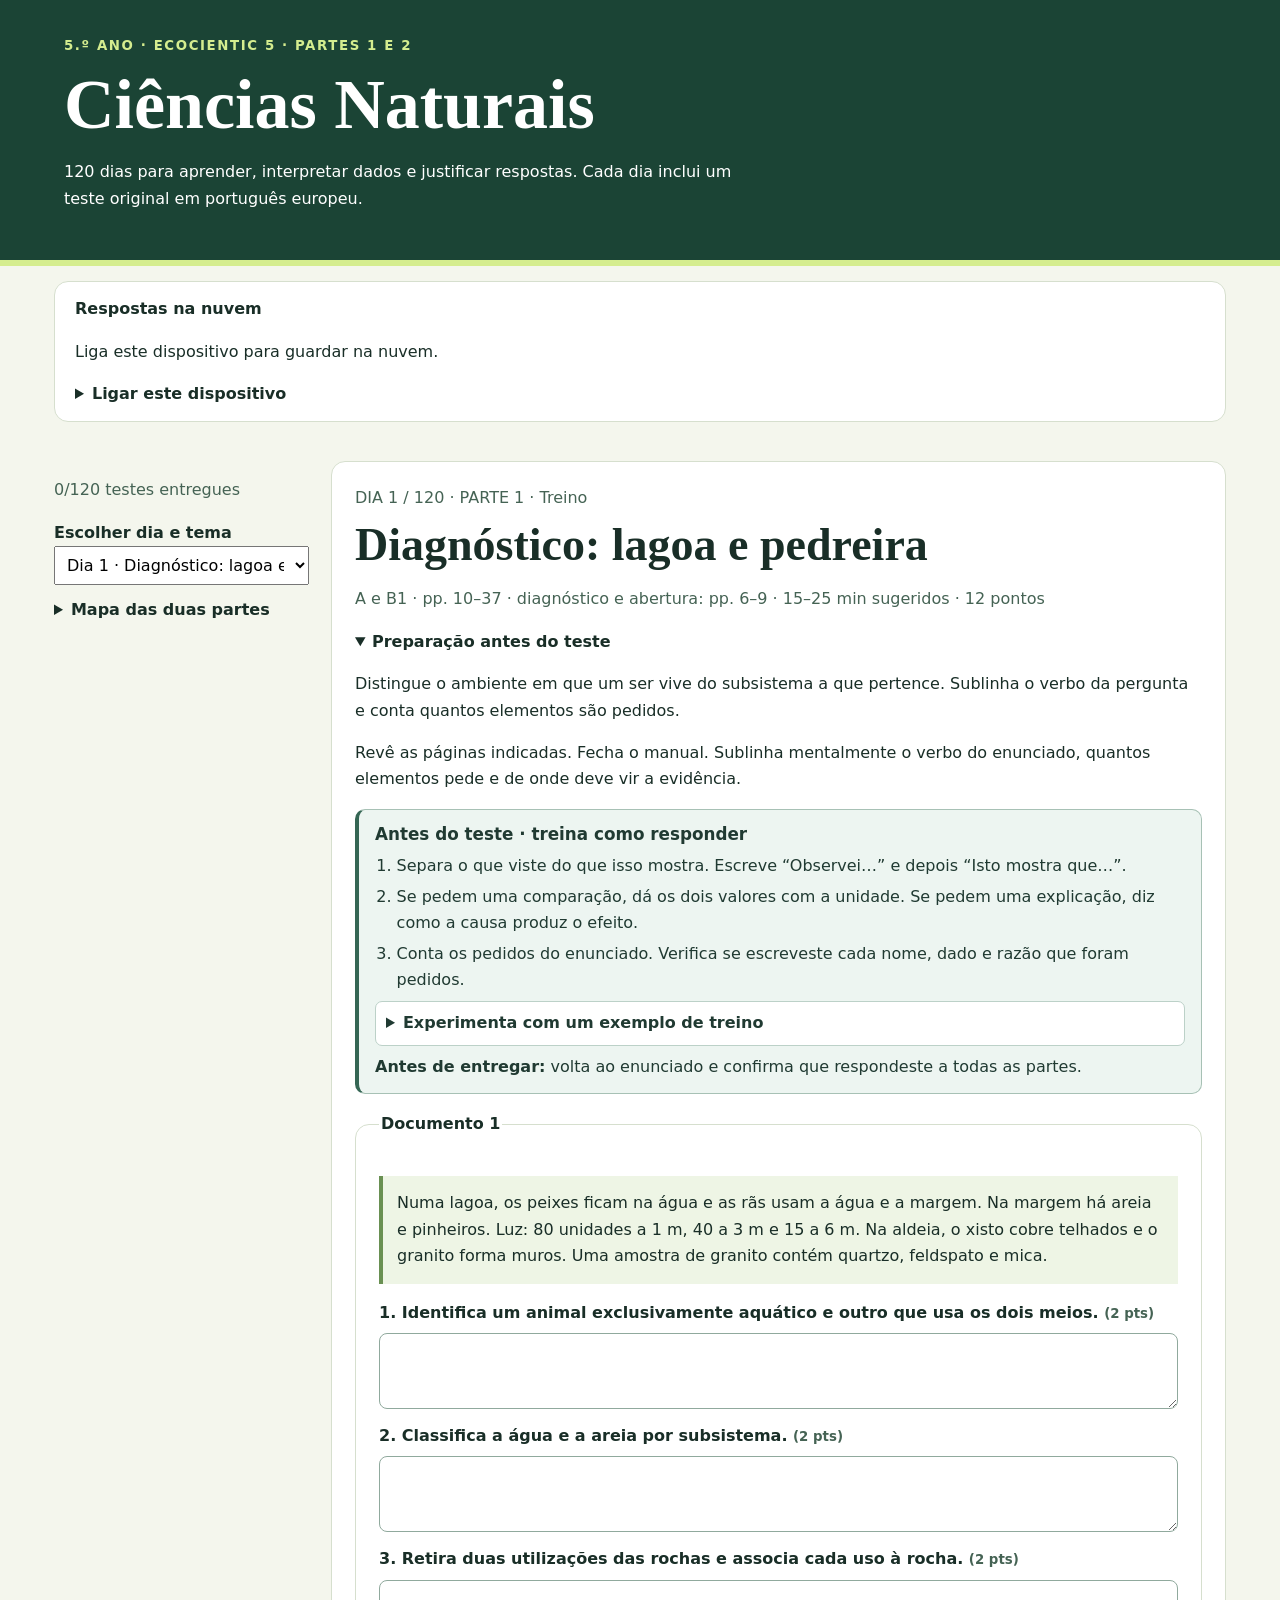
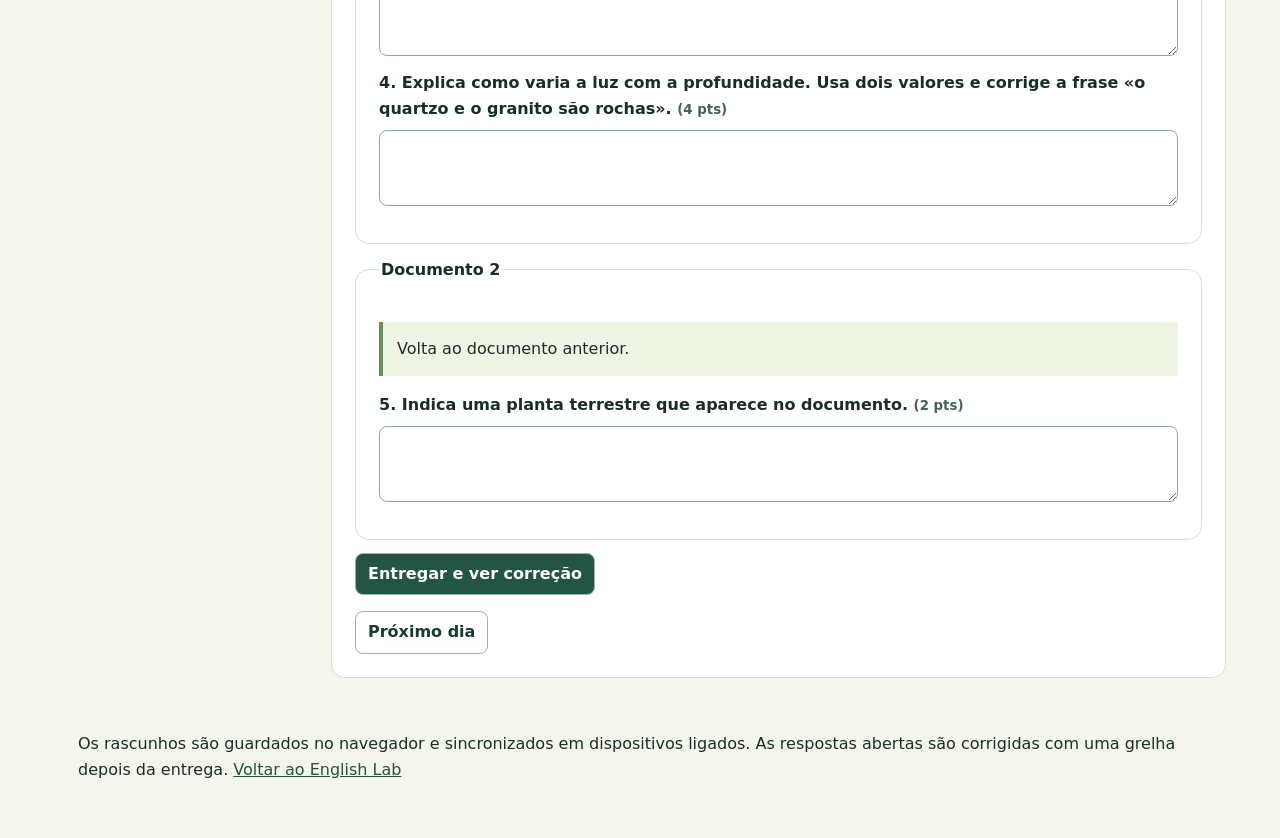
==== commit 0ac78919: "Teach answer strategies in all three courses and accept two correct English variants" ====
--- a/ciencias-naturais.html
+++ b/ciencias-naturais.html
@@ -1,14 +1,14 @@
 <!doctype html>
 <html lang="pt-PT"><head><meta charset="utf-8"><meta name="viewport" content="width=device-width,initial-scale=1"><title>Ciências Naturais · 120 dias</title>
 <style>
-*{box-sizing:border-box}body{margin:0;background:#f4f6ed;color:#192e27;font:16px/1.65 system-ui,sans-serif}header{background:#1b4435;color:#fff;padding:32px max(5vw,18px);border-bottom:6px solid #d5ed8f}h1,h2{font-family:Georgia,serif;line-height:1.1}h1{font-size:clamp(38px,7vw,70px);margin:8px 0}h2{font-size:clamp(27px,5vw,46px);margin:8px 0}header p{max-width:690px}small,.meta{color:#456354}header small{color:#d5ed8f;font-weight:bold;letter-spacing:.12em}.layout{max-width:1220px;margin:auto;padding:24px;display:grid;grid-template-columns:255px minmax(0,1fr);gap:22px}aside,main{min-width:0}aside select{width:100%;padding:8px;margin-bottom:12px}section,article,fieldset{background:#fff;border:1px solid #d6dfce;border-radius:14px;padding:clamp(14px,3vw,23px);margin:0 0 13px;min-width:0}article{background:#f5f8ee;padding:14px}article p{margin:8px 0}button{font:inherit;font-weight:650;color:#183d30;background:white;border:1px solid #9ab4a6;border-radius:8px;padding:7px 12px;cursor:pointer}.primary{background:#245443;color:white}.source{background:#eef5e5;border-left:4px solid #699052;padding:14px;white-space:pre-wrap}.answer{width:100%;min-height:76px;display:block;font:inherit;padding:8px;margin:7px 0 14px;border:1px solid #90a99d;border-radius:8px}label{font-weight:650}select,input{font:inherit}.controls{display:flex;gap:8px;flex-wrap:wrap}footer,.cloud-panel{max-width:1172px;margin:15px auto;padding:0 24px 24px}.cloud-panel{padding:14px 20px}a{color:#23533f}table{border-collapse:collapse;margin:0 0 14px;width:100%}th,td{padding:6px 10px;border:1px solid #aac0b3;text-align:left}th{background:#eef5e5}summary{cursor:pointer;font-weight:700}legend{font-weight:750}@media(max-width:710px){.layout{display:block;padding:12px}aside{margin-bottom:12px}.cloud-panel{margin:12px}.controls button{min-height:44px}}
-</style></head><body>
+*{box-sizing:border-box}body{margin:0;background:#f4f6ed;color:#192e27;font:16px/1.65 system-ui,sans-serif}header{background:#1b4435;color:#fff;padding:32px max(5vw,18px);border-bottom:6px solid #d5ed8f}h1,h2{font-family:Georgia,serif;line-height:1.1}h1{font-size:clamp(38px,7vw,70px);margin:8px 0}h2{font-size:clamp(27px,5vw,46px);margin:8px 0}header p{max-width:690px}small,.meta{color:#456354}header small{color:#d5ed8f;font-weight:bold;letter-spacing:.12em}.layout{max-width:1220px;margin:auto;padding:24px;display:grid;grid-template-columns:255px minmax(0,1fr);gap:22px}aside,main{min-width:0}aside select{width:100%;padding:8px;margin-bottom:12px}section,article,fieldset{background:#fff;border:1px solid #d6dfce;border-radius:14px;padding:clamp(14px,3vw,23px);margin:0 0 13px;min-width:0}article{background:#f5f8ee;padding:14px}article p{margin:8px 0}button{font:inherit;font-weight:650;color:#183d30;background:white;border:1px solid #9ab4a6;border-radius:8px;padding:7px 12px;cursor:pointer}.primary{background:#245443;color:white}.source{background:#eef5e5;border-left:4px solid #699052;padding:14px;white-space:pre-wrap}.answer{width:100%;min-height:76px;display:block;font:inherit;padding:8px;margin:7px 0 14px;border:1px solid #90a99d;border-radius:8px}label{font-weight:650}select,input{font:inherit}.controls{display:flex;gap:8px;flex-wrap:wrap}footer,.cloud-panel{max-width:1172px;margin:15px auto;padding:0 24px 24px}.cloud-panel{padding:14px 20px}a{color:#23533f}table{border-collapse:collapse;margin:0 0 14px;width:100%}th,td{padding:6px 10px;border:1px solid #aac0b3;text-align:left}th{background:#eef5e5}.bars{margin:8px 0 16px}.bar-row{display:grid;grid-template-columns:3.5em minmax(0,1fr) 3em;gap:8px;align-items:center;margin:4px 0}.bar{height:16px;background:#497354;border-radius:2px}summary{cursor:pointer;font-weight:700}legend{font-weight:750}@media(max-width:710px){.layout{display:block;padding:12px}aside{margin-bottom:12px}.cloud-panel{margin:12px}.controls button{min-height:44px}}
+</style><link rel="stylesheet" href="./apoio-estudo.css?v=1"><script src="./apoio-estudo.js?v=1"></script></head><body>
 <header><small>5.º ANO · ECOCIENTIC 5 · PARTES 1 E 2</small><h1>Ciências Naturais</h1><p>120 dias para aprender, interpretar dados e justificar respostas. Cada dia inclui um teste original em português europeu.</p></header>
 <section class="cloud-panel"><strong>Respostas na nuvem</strong><p id="cloud-status" role="status"></p><details><summary>Ligar este dispositivo</summary><form id="cloud-form"><label for="cloud-code">Código privado de ligação</label><br><input type="password" id="cloud-code" autocomplete="off" autocapitalize="none" spellcheck="false" required><button type="submit">Ligar e sincronizar</button></form></details><div class="controls"><button id="cloud-refresh" type="button" hidden>Atualizar da nuvem</button><button id="cloud-resolve" type="button" hidden>Resolver versões diferentes</button></div></section>
 <div class="layout"><aside><p id="progress" class="meta"></p><label for="jump">Escolher dia e tema</label><select id="jump"></select><details><summary>Mapa das duas partes</summary><ul><li>Dias 1–30 · Parte 1, capítulos A–E.</li><li>Dias 31–56 · Parte 1, treino com outros documentos.</li><li>Dias 57–112 · Parte 2, capítulos F–K.</li><li>Dias 113–120 · revisão e quatro simulados cumulativos.</li></ul><p>O índice de cada dia identifica as páginas de referência. Usa o manual para as imagens, experiências e atividades originais.</p></details></aside><main id="main"></main></div>
 <footer><p>Os rascunhos são guardados no navegador e sincronizados em dispositivos ligados. As respostas abertas são corrigidas com uma grelha depois da entrega. <a href="./">Voltar ao English Lab</a></p></footer>
 <script>
-const days=[{"title": "Diagnóstico: lagoa e pedreira", "pages": "A e B1 · pp. 10–37 · diagnóstico e abertura: pp. 6–9", "lesson": "Distingue o ambiente em que um ser vive do subsistema a que pertence. Sublinha o verbo da pergunta e conta quantos elementos são pedidos.", "source": "Numa lagoa, os peixes ficam na água e as rãs usam a água e a margem. Na margem há areia e pinheiros. Luz: 80 unidades a 1 m, 40 a 3 m e 15 a 6 m. Na aldeia, o xisto cobre telhados e o granito forma muros. Uma amostra de granito contém quartzo, feldspato e mica.", "questions": [["Identifica um animal exclusivamente aquático e outro que usa os dois meios.", "Peixe; rã."], ["Classifica a água e a areia por subsistema.", "Água: hidrosfera; areia: geosfera."], ["Retira duas utilizações das rochas e associa cada uso à rocha.", "Xisto para cobrir telhados; granito para construir muros."], ["Explica como varia a luz com a profundidade. Usa dois valores e corrige a frase «o quartzo e o granito são rochas».", "A luz diminui: de 80 unidades a 1 m para 15 a 6 m. O quartzo é um mineral; o granito é uma rocha que contém quartzo e outros minerais."]], "volume": 1, "kind": "Treino", "sections": [{"document": "Volta ao documento anterior.", "questions": [["Indica uma planta terrestre que aparece no documento.", "Pinheiro."]]}], "minutes": "15–25"}, {"title": "Componentes do solo", "pages": "B2 · pp. 38–44", "lesson": "O solo pode conter partículas minerais, matéria orgânica, água e ar. Uma observação pode dar uma pista sobre cada componente.", "source": "Uma turma observa grãos de areia, fragmentos de folhas e gotas num recipiente com solo. Ao juntar água a uma amostra seca, vê bolhas a sair.", "questions": [["Identifica o componente representado pelos grãos.", "Partículas minerais."], ["Identifica o componente representado pelos fragmentos de folhas.", "Matéria orgânica."], ["Que observação indica a presença de ar?", "As bolhas que saem quando se junta água."], ["O perfil mostra restos de folhas no topo, uma camada escura rica em húmus e fragmentos de rocha em profundidade. Ordena estes três elementos da superfície para baixo. Indica um agente que desagrega a rocha-mãe e explica como atua.", "Restos de folhas → camada rica em húmus → fragmentos de rocha. Por exemplo, a água entra em fendas e, se congelar, expande-se e alarga-as; raízes também podem alargar fendas."], ["Explica o que as gotas e as bolhas mostram. Distingue as duas observações das respetivas interpretações.", "As gotas indicam água na amostra; as bolhas indicam que havia ar nos poros, deslocado pela água."]], "volume": 1, "kind": "Treino", "minutes": "15–25"}, {"title": "Permeabilidade", "pages": "B2 · pp. 38–44", "lesson": "Para comparar a passagem de água, usa a mesma quantidade de solo e água e recipientes iguais. Compara medições feitas nas mesmas condições.", "source": "Foram colocados 100 mL de água em cada funil. Após 2 minutos: amostra A, 68 mL recolhidos; amostra B, 24 mL. Os funis e as quantidades de solo eram iguais.", "questions": [["Qual amostra deixou passar mais água?", "A."], ["Calcula a diferença entre os volumes recolhidos.", "44 mL."], ["Indica duas condições que foram mantidas iguais.", "Volume inicial de água; quantidade de solo; tipo de funil. Quaisquer duas."], ["No quadro do perfil do solo, distingue os horizontes O, A, B e C. Em qual esperas encontrar mais restos vegetais ainda reconhecíveis? Em qual esperas mais fragmentos da rocha-mãe?", "O: restos orgânicos à superfície; A: mistura de matéria mineral e húmus; B: camada de acumulação predominantemente mineral; C: fragmentos da rocha-mãe alterada. Mais restos reconhecíveis em O; mais fragmentos em C."], ["Explica qual amostra foi mais permeável nas condições do ensaio e por que não se deve mudar a quantidade de solo entre funis.", "A foi mais permeável: passaram 68 mL em vez de 24 mL no mesmo tempo. Mudar a quantidade criaria outro fator capaz de alterar o resultado."]], "volume": 1, "kind": "Treino", "minutes": "15–25"}, {"title": "Proteção do solo", "pages": "B2 · pp. 38–44", "lesson": "A cobertura vegetal pode reduzir a remoção de partículas pelo escoamento. Para interpretar uma comparação, procura o que mudou e o que se manteve igual.", "source": "Duas bandejas com o mesmo declive receberam a mesma chuva simulada. A bandeja com cobertura vegetal perdeu 12 g de solo. A bandeja sem cobertura perdeu 49 g.", "questions": [["Qual bandeja perdeu mais solo?", "A bandeja sem cobertura vegetal."], ["Quanto solo a mais perdeu essa bandeja?", "37 g."], ["Indica o fator alterado e um fator controlado.", "Cobertura vegetal; declive ou quantidade de chuva."], ["Uma amostra rica em areia deixa passar água rapidamente. Outra, rica em argila, retém mais água neste ensaio. Indica duas propriedades comparadas. Explica por que não se pode identificar a amostra apenas pela cor.", "Permeabilidade e retenção de água. Solos com cores semelhantes podem ter composições e comportamentos diferentes."], ["Explica como os dados apoiam uma medida para proteger uma encosta. Indica uma limitação do ensaio.", "Manter vegetação: nas bandejas perderam-se 12 g com cobertura e 49 g sem cobertura. O ensaio só testou um declive, um tipo de solo ou uma intensidade de chuva."]], "volume": 1, "kind": "Treino", "minutes": "15–25"}, {"title": "Materiais, propriedades e usos", "pages": "B3 · pp. 45–48", "lesson": "Material é aquilo de que um objeto é feito; propriedade é uma característica; utilização é aquilo para que serve.", "source": "Uma oficina usa ardósia, que se separa em placas, para revestir telhados. Usa granito resistente ao desgaste em degraus. Usa argila moldável para fazer vasos.", "questions": [["Retira dois materiais do texto.", "Ardósia, granito ou argila. Indicar dois."], ["Retira duas utilizações e associa-as aos materiais.", "Telhados: ardósia; degraus: granito; vasos: argila. Indicar dois pares."], ["Qual propriedade facilita a produção de vasos?", "A argila é moldável."], ["Explica a escolha do granito para degraus e propõe uma forma de comparar o desgaste de dois materiais.", "A resistência ao desgaste ajuda a suportar o uso repetido. Aplicar a mesma fricção aos dois materiais e comparar a perda de massa ou as marcas."]], "volume": 1, "kind": "Treino", "sections": [{"document": "Volta ao documento anterior.", "questions": [["Escreve um exemplo de propriedade e um exemplo de utilização diferentes dos do texto.", "Por exemplo, impermeabilidade e revestir um pavimento."]]}], "minutes": "15–25"}, {"title": "Como identificar rochas", "pages": "B1 · pp. 32–37", "lesson": "Cruza vários indícios. Estrutura, textura e reação observada ajudam a identificar amostras. Uma característica isolada pode corresponder a mais do que um material.", "source": "Ficha de amostras: A tem cristais visíveis de quartzo, feldspato e mica. B separa-se em lâminas. C faz efervescência no teste com ácido. Candidatos: granito, xisto e calcário.", "questions": [["Associa A ao candidato mais plausível.", "Granito."], ["Associa B e C aos candidatos, por ordem.", "B: xisto; C: calcário."], ["Corrige «a mica é uma rocha».", "A mica é um mineral."], ["Associa cada processo ao grupo de rochas: arrefecimento de lava; compactação de sedimentos; transformação de uma rocha no interior da Terra sem fusão. Dá um exemplo de cada grupo.", "Magmática: basalto; sedimentar: argilito; metamórfica: xisto."], ["Escolhe dois resultados distintos da ficha e explica como os usaste para separar os candidatos. Indica por que a cor, sozinha, seria uma pista fraca.", "Por exemplo, a estrutura em lâminas aponta para xisto; a efervescência aponta para calcário. Rochas diferentes podem ter cores semelhantes."]], "volume": 1, "kind": "Treino", "minutes": "15–25"}, {"title": "Prova do capítulo B", "pages": "B · pp. 30–51", "lesson": "Faz a prova sem consultar o manual. Se pedirem um uso e uma propriedade, escreve os dois separadamente.", "source": "Um município compara três materiais: X é argila moldável; Y é granito resistente; Z é calcário que fez efervescência. Em parcelas iguais, a parcela nua perdeu 35 g de solo e a coberta perdeu 9 g sob a mesma chuva.", "questions": [["Indica a propriedade observada em Z e a identificação do material.", "Efervescência; calcário."], ["Retira uma propriedade de X e sugere um uso coerente.", "Moldável; fazer vasos, tijolos ou outra peça moldada."], ["Qual é a diferença de perda de solo entre parcelas?", "26 g."], ["Classifica xisto e granito pelo processo de formação.", "Xisto: metamórfica; granito: magmática."], ["Indica uma condição a manter se repetires a comparação das parcelas.", "Declive, tipo ou quantidade de solo, ou intensidade da chuva."], ["Justifica uma medida de proteção do solo com os dados e explica por que granito e quartzo não pertencem à mesma categoria.", "Manter cobertura: a parcela coberta perdeu 9 g contra 35 g. Granito é rocha composta por minerais; quartzo é mineral."]], "volume": 1, "kind": "Prova", "sections": [{"document": "Um aluno observou quartzo numa rocha. A amostra M solidificou a partir de magma; N transformou-se sob pressão sem fusão.", "questions": [["Classifica o quartzo como rocha ou mineral.", "mineral"], ["Que grupo inclui a amostra solidificada a partir de lava?", "magmática"], ["Que grupo inclui a amostra transformada sem fusão?", "metamórfica"]]}, {"document": "A e B recebem 80 mL e usam funis iguais. Em 2 min, passam 61 mL em A e 24 mL em B.", "questions": [["Que amostra deixou passar mais água?", "A"], ["Quanto passou em A?", "61 mL"], ["Quanto passou em B?", "24 mL"]]}], "minutes": "25–35"}, {"title": "Água na Terra", "pages": "C1 · pp. 54–57", "lesson": "Lê primeiro o universo a que os números se referem. Uma percentagem da água doce não é automaticamente uma percentagem de toda a água.", "source": "Modelo de 100 unidades de água terrestre: 97 de água salgada e 3 de água doce. Das 3 unidades de água doce, apenas 0,1 é representada como facilmente acessível neste modelo.", "questions": [["Que tipo de água predomina?", "Água salgada."], ["Quantas unidades representam água doce?", "3 unidades."], ["As 0,1 unidades fazem parte das 97 ou das 3?", "Das 3 unidades de água doce."], ["Na legenda de um esquema, o gelo aparece em glaciares, a água líquida em rios e aquíferos e o vapor na atmosfera. Indica dois reservatórios de água doce diferentes e identifica o estado físico da água em cada um.", "Por exemplo, glaciar: sólido; rio ou aquífero: líquido. Indicar dois reservatórios e os estados correspondentes."], ["Corrige «há pouca água doce porque os oceanos ocupam apenas uma pequena parte do modelo». Usa dois números.", "O modelo mostra o contrário: 97 unidades de água salgada contra 3 de água doce. A água dos oceanos corresponde à maior parcela do modelo."]], "volume": 1, "kind": "Treino", "minutes": "15–25"}, {"title": "Estados e ciclo da água", "pages": "C1 · pp. 54–57", "lesson": "Evaporação: líquido para gás. Condensação: gás para líquido. Precipitação é a queda de água a partir das nuvens. Infiltração é a entrada de água no solo.", "source": "A água de uma poça diminui ao sol. Em seguida, uma superfície fria acima da água fica com gotas. Num modelo de encosta, parte da chuva entra no solo e parte corre pela superfície.", "questions": [["Nomeia o processo associado à diminuição da poça.", "Evaporação."], ["Nomeia o processo que forma as gotas na superfície fria.", "Condensação."], ["Como se chama a entrada de água no solo?", "Infiltração."], ["Num modelo, o gelo derrete e a água resultante volta a congelar. Nomeia as duas mudanças de estado pela ordem indicada e diz se a água ganha ou perde energia térmica em cada uma.", "Fusão: ganha energia térmica. Solidificação: perde energia térmica."], ["Escreve uma sequência que ligue poça, vapor, gotas e chuva. Distingue a formação de gotas da sua queda.", "Evaporação forma vapor; arrefecimento favorece condensação em gotas; a queda da água constitui precipitação."]], "volume": 1, "kind": "Treino", "minutes": "15–25"}, {"title": "Água e seres vivos", "pages": "C2 · pp. 58–61", "lesson": "Ao testar o efeito da água, mantém iguais as outras condições relevantes. Uma conclusão deve responder à pergunta que o ensaio permite investigar.", "source": "Dois grupos de feijoeiros iguais receberam a mesma luz e temperatura. A recebeu água adequada; B não recebeu água. Após cinco dias, A manteve folhas firmes e B murchou.", "questions": [["Qual foi a variável alterada?", "A água fornecida."], ["Indica duas condições mantidas iguais.", "Luz e temperatura. Também se aceita o mesmo tipo de planta como uma das duas."], ["Que observação foi registada no grupo B?", "As plantas murcharam."], ["Mistura-se sal em água até deixar de se ver o sal. Num segundo copo, parte do sal fica no fundo depois de mexer. Na primeira mistura, identifica soluto e solvente. Explica o que o depósito no segundo copo pode indicar.", "Soluto: sal. Solvente: água. Se se mantiverem as condições e o depósito persistir após tempo suficiente, pode indicar que se atingiu o limite de solubilidade."], ["Formula uma conclusão apoiada na comparação e explica por que mudar também a luz dificultaria a interpretação.", "A água contribuiu para manter as folhas firmes: A manteve-as firmes e B murchou. Se a luz também mudasse, não se isolaria o efeito da água."]], "volume": 1, "kind": "Treino", "minutes": "15–25"}, {"title": "Qualidade da água", "pages": "C3 · pp. 62–63", "lesson": "Aspeto e cheiro são observações úteis, mas não determinam por si só se a água é potável. Lê as informações de análise fornecidas na questão.", "source": "A água A é transparente e não tem cheiro, mas não foi analisada. A água B tem partículas visíveis. Um relatório informa que a amostra C cumpre os critérios analisados de potabilidade.", "questions": [["Qual amostra contém partículas visíveis?", "B."], ["Qual amostra tem resultados de análise favoráveis?", "C."], ["Corrige «A é certamente potável por ser transparente».", "A transparência não basta para determinar a potabilidade."], ["Uma mistura contém areia suspensa e sal dissolvido. Explica o que um filtro comum pode remover e o que pode continuar na água. Que conclusão não podes tirar só por a água ficar límpida?", "O filtro pode reter areia; o sal dissolvido pode passar. A aparência límpida não prova que a água seja potável."], ["Indica duas informações que ajudariam a avaliar A e explica por que olhar para a amostra é insuficiente.", "Por exemplo, resultados microbiológicos e químicos. Microrganismos ou substâncias dissolvidas podem não ser visíveis."]], "volume": 1, "kind": "Treino", "minutes": "15–25"}, {"title": "Água e saúde", "pages": "C4 · pp. 64–67", "lesson": "Quando um texto contém instruções, localiza o destinatário, a ação e o período. Para uma pergunta de extração, usa o que está escrito.", "source": "Aviso fictício: «Até nova indicação, use água engarrafada para beber e preparar refeições. As análises da rede ainda estão em curso. A próxima atualização será publicada às 18 h.»", "questions": [["Retira as duas utilizações para as quais o aviso indica água engarrafada.", "Beber e preparar refeições."], ["A que horas sai a atualização?", "Às 18 h."], ["O texto afirma que as análises terminaram? Justifica.", "Não; diz que ainda estão em curso."], ["Depois do exercício físico, um aluno sua mais. Indica uma função da água relacionada com o suor e outra ligada ao transporte de substâncias no corpo.", "A transpiração ajuda a regular a temperatura corporal; a água integra líquidos como o sangue, que transportam substâncias."], ["Explica por que seria incorreto anunciar que a restrição termina às 18 h. Distingue atualização de autorização.", "As 18 h são a hora de uma atualização, não o fim da restrição. A instrução aplica-se até nova indicação."]], "volume": 1, "kind": "Treino", "minutes": "15–25"}, {"title": "Uso sustentável da água", "pages": "C5 · pp. 68–75", "lesson": "Compara volumes usando a mesma unidade e o mesmo período. Para medir poupança, subtrai o consumo depois da mudança ao consumo inicial.", "source": "Consumo semanal: duche 280 L, autoclismo 180 L, lavagem 100 L. Uma medida reduz o duche em 60 L; outra reduz a lavagem em 25 L. Cada medida pode ser aplicada separadamente.", "questions": [["Qual atividade apresenta maior consumo?", "Duche."], ["Quanto se poupa se forem aplicadas as duas medidas?", "85 L."], ["Qual será o consumo semanal do duche após a redução?", "220 L."], ["Um esquema mostra fertilizante a infiltrar-se num terreno e esgoto não tratado a entrar no rio. Distingue duas vias de poluição e associa a cada uma uma medida preventiva.", "Infiltração para águas subterrâneas: usar fertilizantes de forma controlada. Descarga direta no rio: tratar as águas residuais antes da descarga."], ["Recomenda uma medida se só for possível escolher uma. Usa os dois valores de poupança e indica uma forma de verificar o efeito real.", "Escolher a redução no duche: 60 L contra 25 L. Comparar medições durante períodos semelhantes antes e depois."]], "volume": 1, "kind": "Treino", "minutes": "15–25"}, {"title": "Prova do capítulo C", "pages": "C · pp. 52–77", "lesson": "Lê unidades e intervalos. Uma explicação deve ligar o resultado ao processo ou à condição que o produziu.", "source": "Dados: depósito A passa de 90 para 70 L numa semana; B passa de 90 para 82 L. Uma amostra de A é límpida, mas não foi analisada. Após chuva, parte da água penetra no solo.", "questions": [["Qual foi a diminuição de A e de B?", "A: 20 L; B: 8 L."], ["Nomeia o processo descrito no solo.", "Infiltração."], ["A observação da amostra de A prova que é potável?", "Não; é límpida, mas não foi analisada."], ["Assinala V ou F e corrige: a condensação transforma água líquida em vapor.", "F. A condensação transforma vapor em líquido."], ["Propõe uma ação que reduza o desperdício e indica como medes a poupança.", "Por exemplo, reparar uma fuga e comparar litros em períodos equivalentes."], ["Um colega diz que toda a perda de A se deve à evaporação. Explica por que os dados não provam isso e propõe uma comparação para investigar.", "Os volumes só mostram a perda; pode haver fuga ou uso. Comparar depósitos iguais, um coberto e outro aberto, controlando temperatura, fugas e retiradas."]], "volume": 1, "kind": "Prova", "sections": [{"document": "Dissolveu-se açúcar em água e deixou-se a mistura perder água. No final ficaram resíduos sólidos.", "questions": [["Qual é o soluto?", "açúcar"], ["Qual é o solvente?", "água"], ["Como se chama a passagem de água líquida para vapor?", "evaporação"]]}, {"document": "Uma conduta descarrega água residual no ribeiro; chuva leva fertilizante através do solo de um campo.", "questions": [["Que fonte chega diretamente ao rio?", "água residual"], ["Que substância entra no solo e pode atingir água subterrânea?", "fertilizante"], ["Que medida atua sobre a primeira fonte?", "tratamento de águas residuais"]]}], "minutes": "25–35"}, {"title": "A Terra e os seus subsistemas", "pages": "A · pp. 10–29", "lesson": "Atmosfera: camada gasosa. Hidrosfera: água. Geosfera: materiais rochosos e solos. Biosfera: seres vivos. Um organismo e o meio que ocupa podem pertencer a subsistemas diferentes.", "source": "Num estuário há água salobra, areia, vento e plantas. Um peixe desloca-se no canal. A exposição à luz é menor no fundo do canal.", "questions": [["Classifica água, areia, ar em movimento e plantas.", "Hidrosfera, geosfera, atmosfera e biosfera."], ["Classifica o peixe por subsistema e o canal por tipo de ambiente.", "Peixe: biosfera; canal: ambiente aquático."], ["Indica um fator ambiental que varia com a profundidade no texto.", "Quantidade de luz."], ["Uma poça tem água líquida e temperatura moderada. Uma costa rochosa fica alternadamente coberta e descoberta pelo mar. Indica duas condições favoráveis à vida na poça e o fenómeno que explica a alternância na costa.", "Água líquida e temperatura adequada. A subida e a descida das marés."], ["Explica por que o peixe não passa a pertencer à hidrosfera pelo facto de viver na água. Indica uma condição da Terra favorável à vida.", "O peixe é um ser vivo da biosfera; a água é o meio e pertence à hidrosfera. Por exemplo, água líquida ou temperatura adequada."]], "volume": 1, "kind": "Treino", "minutes": "15–25"}, {"title": "Simulado 1", "pages": "A–C · prova com documentos", "lesson": "Faz sem consultar. Antes de entregar, verifica se respondeste a todos os verbos de cada pergunta.", "source": "Documento A: dois locais recebem igual luz à superfície. No local X medem-se 50 unidades a 2 m e 18 a 5 m. No Y medem-se 41 a 2 m e 12 a 5 m. Documento B: a aldeia usa xisto em telhados e granito em degraus. Solo coberto perdeu 7 g e solo nu perdeu 32 g após chuva igual.", "questions": [["Compara X e Y a 5 m e calcula a diferença.", "X tem mais luz: 18 contra 12; diferença de 6 unidades."], ["Retira dois usos e associa cada um a uma rocha.", "Xisto em telhados; granito em degraus."], ["Corrige «a cobertura aumentou a perda de solo». Usa os dados.", "Diminuiu a perda: 7 g no solo coberto contra 32 g no solo nu."], ["Classifica o solo e as plantas que o cobrem pelos subsistemas da Terra.", "Solo: geosfera; plantas: biosfera."], ["Assinala V ou F e corrige: a mica é uma rocha que faz parte do granito.", "F. A mica é um mineral que pode fazer parte do granito."], ["Uma amostra tem fragmentos de folhas e grãos minerais. Ao juntar água, saem bolhas. Indica três componentes já presentes na amostra e a pista de cada um.", "Matéria orgânica: folhas; partículas minerais: grãos; ar: bolhas deslocadas pela água."], ["Escreve uma conclusão sobre a variação da luz e outra sobre proteção do solo. Para cada conclusão, usa um par de valores e diz o que os valores, sozinhos, não permitem concluir.", "A luz diminui com a profundidade, por exemplo 50 para 18 em X; os dados não identificam a causa da diferença X/Y. A cobertura reduziu a perda no ensaio, 7 contra 32 g; não prova o mesmo valor em todos os solos."]], "volume": 1, "kind": "Prova", "minutes": "25–35"}, {"title": "Recuperação com novas pistas", "pages": "A–C · segunda tentativa", "lesson": "Depois de corrigires o dia 16, refaz mentalmente um erro. Agora usa as pistas desta situação e justifica as respostas.", "source": "Numa serra, uma equipa descreve água num riacho, ar húmido, rochas e musgos. Uma pedra R separa-se em lâminas. No ensaio com o mesmo volume de água, P deixa passar 55 mL em 1 min e Q deixa passar 21 mL.", "questions": [["Indica o subsistema a que pertence o musgo e o do riacho enquanto massa de água.", "Biosfera; hidrosfera."], ["Identifica a rocha mais provável para R entre xisto e granito e indica a pista.", "Xisto; separa-se em lâminas."], ["Calcula a diferença de volume entre P e Q.", "34 mL."], ["Explica qual é o solo mais permeável e propõe uma alteração que tornaria injusta a comparação. Escreve o motivo.", "P deixou passar 55 mL contra 21 mL no mesmo minuto. Usar funis ou quantidades de solo diferentes acrescentaria outro fator."]], "volume": 1, "kind": "Treino", "sections": [{"document": "Volta ao documento anterior.", "questions": [["Indica uma condição que deves manter igual ao comparar P e Q.", "Volume inicial, tempo, massa de solo ou tipo de funil."]]}], "minutes": "15–25"}, {"title": "Simulado 2", "pages": "A–C · prova com documentos", "lesson": "Usa palavras precisas. Em «retira», localiza informações explícitas. Em «explica», liga os dados ao conceito.", "source": "Um parque tem uma lagoa, uma margem rochosa e um prado. As rãs vão da água à margem; um peixe permanece na água. A equipa recolhe água transparente e recolhe um solo em que encontra fragmentos de folhas. No parque usam calcário numa fachada e granito num passeio.", "questions": [["Indica um animal apenas aquático e um dos dois meios.", "Apenas aquático: peixe. Dos dois meios: rã."], ["Retira dois usos de rocha e escreve a rocha respetiva.", "Calcário em fachada; granito no passeio."], ["Que componente do solo é representado pelas folhas?", "Matéria orgânica."], ["Identifica o ambiente terrestre junto da lagoa e o ambiente aquático.", "Margem rochosa; água da lagoa."], ["Que medida ajuda a reduzir a erosão do solo no prado? Explica o mecanismo.", "Manter a cobertura vegetal ajuda a proteger o solo do impacto da chuva e a reduzir a perda de partículas."], ["Um aluno escreveu «a luz varia no lago». Reescreve com a direção da variação e dados novos: 66 unidades a 1 m e 19 a 5 m.", "À medida que aumenta a profundidade, a luz diminui: de 66 unidades a 1 m para 19 unidades a 5 m."], ["Corrige a afirmação «o peixe faz parte da hidrosfera e a água transparente é sempre potável». Justifica cada correção.", "Peixe: biosfera por ser vivo. Água transparente pode conter substâncias ou organismos invisíveis; é necessário verificar a qualidade."]], "volume": 1, "kind": "Prova", "minutes": "25–35"}, {"title": "Ar e atmosfera", "pages": "D1 · pp. 80–86", "lesson": "O ar é uma mistura. Distingue o gás mais abundante de um gás com uma função importante. A atmosfera é a camada gasosa que envolve a Terra.", "source": "Modelo simplificado de 100 partes de ar seco: 78 de azoto, 21 de oxigénio e 1 de outros gases. Um aluno escreve: «há mais oxigénio do que azoto».", "questions": [["Indica o gás mais abundante.", "Azoto."], ["Quantas partes do modelo correspondem ao oxigénio?", "21."], ["Corrige a afirmação usando dois valores.", "Há mais azoto: 78 partes contra 21 de oxigénio."], ["Num diagrama, os fenómenos meteorológicos aparecem na camada mais baixa e a maior concentração de ozono aparece na camada acima. Nomeia as duas camadas e indica uma função da camada de ozono.", "Troposfera e estratosfera. O ozono estratosférico absorve parte da radiação ultravioleta solar."], ["Explica por que a existência de um gás em menor quantidade não permite concluir que seja dispensável. Usa o oxigénio como exemplo.", "Quantidade e função são diferentes. O oxigénio, embora menos abundante que o azoto, é usado na respiração de muitos seres vivos."]], "volume": 1, "kind": "Treino", "minutes": "15–25"}, {"title": "Propriedades do ar", "pages": "D1 · pp. 80–86", "lesson": "O ar ocupa espaço e pode ser comprimido. Se um resultado é uma observação, descreve primeiro o que se viu e só depois interpreta.", "source": "Um copo invertido com papel no fundo entra verticalmente na água. O papel fica seco. Ao inclinar o copo saem bolhas e o papel molha-se. Numa seringa fechada, o êmbolo avança sem o ar sair.", "questions": [["Que observação se obtém com o copo vertical?", "O papel fica seco."], ["O que se vê ao inclinar o copo?", "Saem bolhas e o papel molha-se."], ["Que propriedade mostra a seringa?", "O ar é compressível."], ["Numa demonstração do professor, uma vela apaga-se após baixar a disponibilidade de oxigénio. Classifica o oxigénio como combustível ou comburente e justifica.", "Comburente: favorece a combustão; o combustível é a substância que arde."], ["Explica por que o papel molha após inclinar o copo e distingue a propriedade demonstrada da que foi testada na seringa.", "O ar ocupava espaço e impedia a entrada de água. Ao sair em bolhas, a água ocupa o espaço e molha o papel. A seringa demonstra compressibilidade."]], "volume": 1, "kind": "Treino", "minutes": "15–25"}, {"title": "Poluição e qualidade do ar", "pages": "D2 · pp. 87–95", "lesson": "Uma diferença observada não demonstra, sozinha, a causa. Procura medições repetidas e compara lugares e horários semelhantes.", "source": "Partículas, em unidades do exercício: avenida 38 de manhã e 23 à tarde; jardim 17 de manhã e 15 à tarde. O vento não foi registado.", "questions": [["Qual medição é a maior?", "38 na avenida de manhã."], ["Calcula a diferença entre locais de manhã.", "21 unidades."], ["Em qual local a variação entre manhã e tarde é maior?", "Na avenida: 15 contra 2 unidades."], ["Associa três descrições a fenómenos diferentes: retenção acrescida de calor; precipitação acidificada; menos proteção contra radiação UV. Nomeia cada fenómeno.", "Intensificação do efeito de estufa; chuva ácida; diminuição da camada de ozono."], ["Explica por que não se pode atribuir toda a diferença apenas ao trânsito e propõe dois dados que ajudariam a investigar.", "Os dados mostram associação, mas o vento e outras fontes podem influenciar. Contar veículos e registar vento, ou repetir medições em dias e condições comparáveis."]], "volume": 1, "kind": "Treino", "minutes": "15–25"}, {"title": "Prova do capítulo D", "pages": "D · pp. 78–97", "lesson": "Distingue composição, propriedades e poluição. Justifica as medidas com uma ligação explícita à fonte.", "source": "Na saída da escola há carros parados com motores ligados. O monitor regista 36 unidades junto ao portão e 19 numa rua lateral. Num ensaio à parte, uma seringa fechada reduz o volume do ar.", "questions": [["Identifica uma fonte possível de poluição no relato.", "Gases e partículas emitidos pelos carros com motores ligados."], ["Calcula a diferença entre as medições.", "17 unidades."], ["Que propriedade do ar é mostrada pela seringa?", "Compressibilidade."], ["Classifica como V ou F e corrige: o oxigénio é o gás mais abundante no ar.", "F. O azoto é o mais abundante."], ["As duas medições, sem repetição, provam a causa da diferença? Explica.", "Não. Mostram uma diferença nesses pontos; outras fontes, vento ou condições podem afetar o resultado."], ["Propõe uma medida para a escola e um plano para testar se resulta. Usa um dado do texto e uma condição a manter.", "Pedir que desliguem os motores. O portão teve 36 contra 19. Medir antes e depois no mesmo local e horário, registando condições semelhantes."]], "volume": 1, "kind": "Prova", "sections": [{"document": "O professor compara velas iguais. A vela com menor disponibilidade de oxigénio apaga-se mais cedo. O combustível é cera.", "questions": [["Qual é o combustível da vela?", "cera"], ["Qual gás atua como comburente?", "oxigénio"], ["Qual é o gás mais abundante do ar?", "azoto"]]}, {"document": "A: certos gases retêm mais calor. B: gases reagem e favorecem precipitação acidificada. C: menos ozono estratosférico deixa passar mais UV.", "questions": [["Que fenómeno corresponde a A?", "intensificação do efeito de estufa"], ["Que fenómeno corresponde a B?", "chuva ácida"], ["Que fenómeno corresponde a C?", "diminuição da camada de ozono"]]}], "minutes": "25–35"}, {"title": "Animais nos seus ambientes", "pages": "E1 · pp. 102–105", "lesson": "O habitat oferece condições e recursos, como abrigo e alimento. Identifica a necessidade e liga-a a uma pista sobre o local.", "source": "Local A: poça com insetos e plantas aquáticas. B: bosque com sementes e cavidades nas árvores. C: falésia com fendas, ventos fortes e acesso ao mar. Animais: esquilo que come sementes; ave marinha que nidifica em fendas; rã que usa a poça.", "questions": [["Associa cada animal a um local.", "Esquilo B; ave marinha C; rã A."], ["Indica o abrigo disponível para o esquilo.", "Cavidades nas árvores."], ["Que pista aponta para o local da ave?", "Fendas para nidificar, ou acesso ao mar associado ao hábito descrito."], ["Distingue habitat de adaptação. Usa como exemplo um animal que vive numa falésia e apresenta uma característica que o ajuda a explorar o meio.", "Habitat é o local e as condições onde vive; adaptação é uma característica que favorece a vida nesse meio. Por exemplo, a falésia é o habitat; asas ajudam uma ave a deslocar-se a partir dela."], ["Explica duas associações com pistas diferentes. Diz o que a presença temporária de uma rã na margem mostra sobre o uso de ambientes.", "Por exemplo, bosque tem sementes para o esquilo e falésia tem fendas para a ave. A rã pode usar tanto a água como a margem."]], "volume": 1, "kind": "Treino", "minutes": "15–25"}, {"title": "Forma e simetria", "pages": "E2 · pp. 106–108", "lesson": "Na simetria bilateral, um plano divide o corpo em duas metades correspondentes. Na radial, várias divisões passam pelo eixo central. Forma e simetria são características distintas.", "source": "Animal A tem corpo alongado que afina nas extremidades e duas metades laterais semelhantes. B tem braços distribuídos à volta do centro. C tem forma irregular sem metades correspondentes.", "questions": [["Identifica a simetria de A.", "Bilateral."], ["Identifica a simetria de B.", "Radial."], ["Classifica C quanto à simetria.", "Assimétrico."], ["Classifica três contornos: corpo em forma de fuso; corpo cilíndrico dividido em anéis; corpo achatado. A partir do contorno, é sempre possível determinar a simetria? Justifica.", "Fusiforme; cilíndrico e segmentado; achatado. Não: é preciso examinar como as partes do corpo se correspondem em torno de planos ou de um eixo."], ["Descreve a forma de A e explica por que a forma e a simetria respondem a perguntas diferentes.", "Corpo alongado e afilado, ou fusiforme. A forma descreve o contorno; a simetria descreve como as partes se correspondem."]], "volume": 1, "kind": "Treino", "minutes": "15–25"}, {"title": "Revestimentos dos animais", "pages": "E3 · pp. 109–117", "lesson": "Pelos, penas, escamas, pele nua e estruturas duras têm funções que variam com a espécie. Liga o revestimento a uma função usando as pistas.", "source": "A tem penas; B tem pelos densos e vive num local frio; C tem uma concha dura e recolhe-se nela; D tem pele nua e húmida.", "questions": [["Identifica o revestimento de B e de C.", "B: pelos; C: concha."], ["Qual descrição é compatível com uma ave?", "A, com penas."], ["Retira uma pista de que C usa o revestimento para proteção.", "Recolhe-se dentro da concha dura."], ["Num ensaio descrito no manual, comparam-se gotas sobre uma pena antes e depois de a lavar com detergente. Indica o fator alterado e uma observação que ajudaria a comparar a resistência à passagem de água.", "Tratamento com detergente. Observar se as gotas permanecem à superfície ou penetram, usando volumes iguais e o mesmo tempo."], ["Explica duas funções diferentes de revestimento com dados do texto. Indica por que a mesma função pode ocorrer em revestimentos diferentes.", "Pelos densos ajudam a reduzir a perda de calor; a concha protege quando C se recolhe. Diferentes estruturas podem, por exemplo, contribuir para a proteção."]], "volume": 1, "kind": "Treino", "minutes": "15–25"}, {"title": "Locomoção", "pages": "E4 · pp. 118–122", "lesson": "Distingue o meio, o modo de deslocação e o órgão que o permite. Na água, formas afiladas e estruturas de propulsão podem facilitar a natação.", "source": "Animal X usa barbatanas e tem corpo fusiforme. Y desloca-se no ar com asas. Z salta em terra com membros posteriores fortes. W desloca-se na água expelindo um jato.", "questions": [["Indica o modo de locomoção de X, Y e Z.", "Natação, voo e salto."], ["Que estrutura impulsiona Z?", "Membros posteriores fortes."], ["Como W produz movimento?", "Expelindo um jato de água."], ["Compara o voo de uma ave e de um morcego. Indica uma estrutura própria de cada exemplo e a função que partilham.", "Ave: asas com penas; morcego: membrana alar estendida entre os dedos. Ambas as estruturas contribuem para o voo."], ["Explica como duas características de X contribuem para a natação e compara a propulsão de X com a de W.", "Corpo fusiforme reduz a resistência; barbatanas ajudam a impulsionar ou orientar. W usa um jato em vez de barbatanas."]], "volume": 1, "kind": "Treino", "minutes": "15–25"}, {"title": "Prova do capítulo E", "pages": "E · pp. 98–124", "lesson": "Relaciona estrutura e função. Se pedirem duas adaptações, nomeia cada estrutura e explica a sua contribuição.", "source": "Na zona costeira, A tem patas com membranas entre os dedos e penas. B tem corpo fusiforme e barbatanas. C prende-se às rochas e possui concha. D tem cinco braços em redor do centro.", "questions": [["Qual adaptação de A ajuda a deslocação na água?", "Membranas interdigitais nas patas."], ["Que simetria apresenta D?", "Radial."], ["Identifica uma estrutura protetora de C.", "Concha."], ["Compara o revestimento de A e o de C.", "A tem penas; C tem concha."], ["Assinala V ou F e corrige: D pertence à hidrosfera por viver na costa.", "F. D é um ser vivo e pertence à biosfera."], ["Compara A e B: indica uma estrutura de propulsão para cada um e explica como o corpo de B favorece a natação.", "A usa as patas com membranas como remos; B usa barbatanas. O corpo fusiforme reduz a resistência na água."]], "volume": 1, "kind": "Prova", "sections": [{"document": "A é um pato com membranas entre os dedos; B é um peixe com barbatanas e corpo fusiforme.", "questions": [["Que estrutura impulsiona A?", "patas com membranas interdigitais"], ["Que estrutura ajuda B a nadar?", "barbatanas"], ["Qual apresenta forma fusiforme?", "B"]]}, {"document": "A é um corvo-marinho com membranas interdigitais. B é uma sardinha com barbatanas e corpo que afina nas extremidades.", "questions": [["Que estrutura impulsiona A?", "patas com membranas interdigitais"], ["Que estrutura ajuda B a nadar?", "barbatanas"], ["Qual apresenta forma fusiforme?", "B"]]}], "minutes": "25–35"}, {"title": "Laboratório e glossário", "pages": "Revisão · pp. 125–128 e atividades laboratoriais", "lesson": "Num relatório, separa pergunta, método, resultado e conclusão. Usa o glossário para verificar palavras que confundiste.", "source": "A turma quer saber se a cobertura reduz a perda de solo. Usa duas bandejas semelhantes, uma com folhas e outra sem. Aplica a mesma chuva. Recolhe 5 g e 21 g de sedimento, respetivamente.", "questions": [["Qual é a pergunta de investigação?", "A cobertura reduz a perda de solo?"], ["Indica a variável alterada e uma controlada.", "Cobertura; quantidade de chuva ou tipo/declive da bandeja, se igual."], ["Que diferença de massa foi observada?", "16 g."], ["No relatório, o aluno escreve «a cobertura funciona em todos os solos». Reescreve a conclusão limitada ao ensaio e propõe um teste para saber se o resultado se aplica a outro solo.", "Nas condições do ensaio, a cobertura reduziu a perda de 21 g para 5 g. Repetir o procedimento com outro tipo de solo, mantendo iguais as condições entre o par coberto e descoberto."], ["Escreve uma conclusão limitada ao ensaio e propõe uma repetição que aumentaria a confiança no resultado.", "Nas condições testadas a cobertura reduziu a perda, 5 g contra 21 g. Repetir várias vezes com as mesmas condições e comparar resultados."]], "volume": 1, "kind": "Treino", "minutes": "15–25"}, {"title": "Simulado final 1", "pages": "Parte 1 · capítulos A–E", "lesson": "Trabalha sem manual. Confirma as categorias, calcula as diferenças e liga cada conclusão a um dado.", "source": "Reserva: água do lago, solo, ar e aves. A luz mede 70 a 1 m e 24 a 4 m. Solo coberto perde 11 g e nu 43 g. O centro usa granito em degraus. Junto à estrada medem-se 34 unidades de partículas e no bosque 16. Uma ave aquática tem penas e membranas nas patas.", "questions": [["Classifica água, solo, ar e aves pelos quatro subsistemas.", "Hidrosfera, geosfera, atmosfera e biosfera."], ["Retira uma utilização de rocha e calcula a diferença de perda de solo.", "Granito em degraus; 32 g."], ["Compara as medições de partículas e indica uma adaptação da ave à natação.", "Estrada 34, bosque 16, diferença 18. Membranas nas patas."], ["Calcula a diferença de luz entre as duas profundidades.", "46 unidades."], ["Classifica granito e quartzo como rocha ou mineral.", "Granito: rocha; quartzo: mineral."], ["Indica como se chama a entrada de água da chuva no solo.", "Infiltração."], ["Compara evaporação e condensação indicando o estado inicial e o final. Dá um exemplo de cada processo no ciclo da água.", "Evaporação: líquido → gás, por exemplo num lago. Condensação: gás → líquido, por exemplo na formação de gotas nas nuvens."], ["Explica a tendência da luz, propõe uma medida para o solo e indica como verificarias uma hipótese sobre o ar. Usa dados e não confundas observação com causa.", "A luz diminui de 70 para 24 com a profundidade. Manter cobertura, 11 contra 43 g. Repetir as medições em condições e horários comparáveis, registando fontes e vento."]], "volume": 1, "kind": "Prova", "minutes": "25–35"}, {"title": "Simulado final 2", "pages": "Parte 1 · capítulos A–E", "lesson": "Usa uma fonte diferente da prova anterior. No fim, verifica respostas incompletas, unidades e evidências.", "source": "Ilha: rocha M contém mica e feldspato; rocha N reage com efervescência. Água transparente do ribeiro não foi analisada. O ar num êmbolo fechado ocupa menos volume quando pressionado. Uma foca desloca-se na água com membros em forma de barbatana. Em 3 minutos passam 63 mL pelo solo A e 29 mL por B.", "questions": [["Classifica mica e identifica o candidato mais provável para N entre granito e calcário.", "Mica é um mineral; N é provavelmente calcário."], ["Nomeia a propriedade do ar observada e a adaptação da foca à natação.", "Compressibilidade; membros em forma de barbatana."], ["Compara a permeabilidade de A e B usando os valores.", "A é mais permeável nas condições dadas: 63 contra 29 mL em 3 minutos."], ["Calcula a diferença entre os volumes recolhidos em A e B.", "34 mL."], ["Indica duas condições a manter iguais para comparar os solos.", "Por exemplo: volume inicial de água e quantidade de solo."], ["Um colega diz que N é certamente calcário só porque é clara. Corrige e indica a pista realmente disponível.", "A cor não basta. A efervescência é a pista que aponta para calcário entre os candidatos dados."], ["Uma planta cresce junto ao ribeiro, onde o solo está húmido. Indica duas funções da água em seres vivos e explica por que a observação da planta não basta para avaliar a qualidade da água.", "Por exemplo, transporte de substâncias e regulação térmica em animais, ou transporte de sais e manutenção da turgescência nas plantas. A presença da planta não identifica contaminantes nem substitui análises."], ["Corrige «o ribeiro é potável porque é transparente e a foca pertence à hidrosfera». Justifica ambas as correções e indica uma medida para proteger o solo.", "A transparência não prova potabilidade, que exige análise adequada. A foca é um ser vivo da biosfera. Manter cobertura vegetal ou outra medida pertinente para reduzir erosão."]], "volume": 1, "kind": "Prova", "minutes": "25–35"}, {"chapter": "A", "volume": 1, "pages": "A1 · pp. 12–15", "title": "Condições para a vida · conceitos", "lesson": "Compara condições do ambiente e distingue temperatura adequada de presença comprovada de vida.", "source": "A tem uma lagoa líquida a 15 °C; B tem gelo a −12 °C. Só em A foram registados organismos.", "questions": [["Onde se observou água líquida?", "A"], ["Onde a água estava no estado sólido?", "B"], ["Que condição difere nos dois locais?", "temperatura e estado da água"], ["Retira duas observações concretas do documento que sustentem duas das respostas anteriores. Liga cada observação à resposta correspondente.", "Aceita duas pistas explícitas distintas e bem associadas. Exemplo de ligação: A apresenta água líquida e temperatura moderada. A observação não demonstra que todos os locais frios sejam estéreis."], ["Explica em frases completas uma conclusão ou comparação sobre o fenómeno estudado. Indica o conceito e justifica com dados do documento.", "A apresenta água líquida e temperatura moderada. A observação não demonstra que todos os locais frios sejam estéreis."]], "kind": "Treino", "minutes": "15–25"}, {"chapter": "A", "volume": 1, "pages": "A1 · pp. 12–15", "title": "Condições para a vida · aplicação", "lesson": "Compara condições do ambiente e distingue temperatura adequada de presença comprovada de vida.", "source": "A tem água líquida a 18 °C; B tem água congelada a −8 °C. Os dois locais recebem luz.", "questions": [["Onde se observou água líquida?", "A"], ["Onde a água estava no estado sólido?", "B"], ["Que condição difere nos dois locais?", "temperatura e estado da água"], ["Retira duas observações concretas do documento que sustentem duas das respostas anteriores. Liga cada observação à resposta correspondente.", "Aceita duas pistas explícitas distintas e bem associadas. Exemplo de ligação: A luz não distingue os locais; água líquida e temperatura moderada são pistas relevantes em A."], ["Explica em frases completas uma conclusão ou comparação sobre o fenómeno estudado. Indica o conceito e justifica com dados do documento.", "A luz não distingue os locais; água líquida e temperatura moderada são pistas relevantes em A."]], "kind": "Treino", "minutes": "15–25"}, {"chapter": "A", "volume": 1, "pages": "A2 · pp. 16–17", "title": "Fronteiras entre subsistemas · conceitos", "lesson": "O subsistema depende da natureza do elemento, enquanto o habitat descreve onde ele se encontra.", "source": "Num estuário há água, areia, ar e caranguejos.", "questions": [["Em que subsistema está a água?", "hidrosfera"], ["Em que subsistema está a areia?", "geosfera"], ["Em que subsistema estão os animais?", "biosfera"], ["Retira duas observações concretas do documento que sustentem duas das respostas anteriores. Liga cada observação à resposta correspondente.", "Aceita duas pistas explícitas distintas e bem associadas. Exemplo de ligação: Os caranguejos são seres vivos da biosfera. A areia pertence à geosfera, mesmo quando coberta por água."], ["Explica em frases completas uma conclusão ou comparação sobre o fenómeno estudado. Indica o conceito e justifica com dados do documento.", "Os caranguejos são seres vivos da biosfera. A areia pertence à geosfera, mesmo quando coberta por água."]], "kind": "Treino", "minutes": "15–25"}, {"chapter": "A", "volume": 1, "pages": "A2 · pp. 16–17", "title": "Fronteiras entre subsistemas · aplicação", "lesson": "O subsistema depende da natureza do elemento, enquanto o habitat descreve onde ele se encontra.", "source": "Num lago há água, grãos de areia, ar e peixes.", "questions": [["Em que subsistema está a água?", "hidrosfera"], ["Em que subsistema está a areia?", "geosfera"], ["Em que subsistema estão os animais?", "biosfera"], ["Retira duas observações concretas do documento que sustentem duas das respostas anteriores. Liga cada observação à resposta correspondente.", "Aceita duas pistas explícitas distintas e bem associadas. Exemplo de ligação: Os peixes vivem no meio aquático, mas são seres vivos da biosfera. A água do lago pertence à hidrosfera."], ["Explica em frases completas uma conclusão ou comparação sobre o fenómeno estudado. Indica o conceito e justifica com dados do documento.", "Os peixes vivem no meio aquático, mas são seres vivos da biosfera. A água do lago pertence à hidrosfera."]], "kind": "Treino", "minutes": "15–25"}, {"chapter": "A", "volume": 1, "pages": "A3 · pp. 18–29", "title": "Luz, água e marés · conceitos", "lesson": "Lê a unidade e indica a direção de uma tendência. Se o enunciado pedir duas observações, usa dois dados concretos.", "source": "Luz: 48 unidades a 2 m e 12 a 6 m. Na costa vizinha, a água do mar cobre e descobre as rochas regularmente.", "questions": [["Qual profundidade recebeu mais luz?", "2 m"], ["Que fator diminui com a profundidade?", "luz"], ["Que fenómeno cobre e descobre alternadamente as rochas costeiras?", "marés"], ["Retira duas observações concretas do documento que sustentem duas das respostas anteriores. Liga cada observação à resposta correspondente.", "Aceita duas pistas explícitas distintas e bem associadas. Exemplo de ligação: A luz diminui à medida que a profundidade aumenta, de 48 unidades a 2 m para 12 a 6 m. A alternância na costa corresponde às marés."], ["Explica em frases completas uma conclusão ou comparação sobre o fenómeno estudado. Indica o conceito e justifica com dados do documento.", "A luz diminui à medida que a profundidade aumenta, de 48 unidades a 2 m para 12 a 6 m. A alternância na costa corresponde às marés."]], "kind": "Treino", "minutes": "15–25"}, {"chapter": "A", "volume": 1, "pages": "A3 · pp. 18–29", "title": "Prova do capítulo A", "lesson": "Lê a unidade e indica a direção de uma tendência. Se o enunciado pedir duas observações, usa dois dados concretos.", "source": "Luz: 70 unidades a 1 m e 20 a 5 m. Na costa, os animais da rocha ficam alternadamente submersos e expostos ao ar.", "questions": [["Qual profundidade recebeu mais luz?", "1 m"], ["Que fator diminui com a profundidade?", "luz"], ["Que fenómeno cobre e descobre alternadamente as rochas costeiras?", "marés"], ["Retira duas observações concretas do documento que sustentem duas das respostas anteriores. Liga cada observação à resposta correspondente.", "Aceita duas pistas explícitas distintas e bem associadas. Exemplo de ligação: A luz desce de 70 a 20 unidades entre 1 e 5 m; as marés explicam a alternância da exposição na costa."], ["Explica em frases completas uma conclusão ou comparação sobre o fenómeno estudado. Indica o conceito e justifica com dados do documento.", "A luz desce de 70 a 20 unidades entre 1 e 5 m; as marés explicam a alternância da exposição na costa."]], "kind": "Prova", "sections": [{"document": "A tem água líquida a 18 °C; B tem água congelada a −8 °C. Os dois locais recebem luz.", "questions": [["Onde se observou água líquida?", "A"], ["Onde a água estava no estado sólido?", "B"], ["Que condição difere nos dois locais?", "temperatura e estado da água"]]}, {"document": "Num lago há água, grãos de areia, ar e peixes.", "questions": [["Em que subsistema está a água?", "hidrosfera"], ["Em que subsistema está a areia?", "geosfera"], ["Em que subsistema estão os animais?", "biosfera"]]}], "minutes": "25–35"}, {"chapter": "B", "volume": 1, "pages": "B1 · pp. 32–37", "title": "Rocha, mineral e formação · conceitos", "lesson": "Uma rocha contém um ou vários minerais. Liga a classificação ao processo e não apenas à cor.", "source": "X contém quartzo. Y solidificou a partir de lava. Z resultou da transformação de uma rocha em profundidade sem fundir.", "questions": [["Classifica o quartzo como rocha ou mineral.", "mineral"], ["Que grupo inclui a amostra solidificada a partir de lava?", "magmática"], ["Que grupo inclui a amostra transformada sem fusão?", "metamórfica"], ["Retira duas observações concretas do documento que sustentem duas das respostas anteriores. Liga cada observação à resposta correspondente.", "Aceita duas pistas explícitas distintas e bem associadas. Exemplo de ligação: A classificação de Y e Z decorre de processos diferentes: solidificação de lava e transformação no estado sólido."], ["Explica em frases completas uma conclusão ou comparação sobre o fenómeno estudado. Indica o conceito e justifica com dados do documento.", "A classificação de Y e Z decorre de processos diferentes: solidificação de lava e transformação no estado sólido."]], "kind": "Treino", "minutes": "15–25"}, {"chapter": "B", "volume": 1, "pages": "B1 · pp. 32–37", "title": "Rocha, mineral e formação · aplicação", "lesson": "Uma rocha contém um ou vários minerais. Liga a classificação ao processo e não apenas à cor.", "source": "Um aluno observou quartzo numa rocha. A amostra M solidificou a partir de magma; N transformou-se sob pressão sem fusão.", "questions": [["Classifica o quartzo como rocha ou mineral.", "mineral"], ["Que grupo inclui a amostra solidificada a partir de lava?", "magmática"], ["Que grupo inclui a amostra transformada sem fusão?", "metamórfica"], ["Retira duas observações concretas do documento que sustentem duas das respostas anteriores. Liga cada observação à resposta correspondente.", "Aceita duas pistas explícitas distintas e bem associadas. Exemplo de ligação: Quartzo é um constituinte mineral. M é magmática e N metamórfica por causa do processo de formação."], ["Explica em frases completas uma conclusão ou comparação sobre o fenómeno estudado. Indica o conceito e justifica com dados do documento.", "Quartzo é um constituinte mineral. M é magmática e N metamórfica por causa do processo de formação."]], "kind": "Treino", "minutes": "15–25"}, {"chapter": "B", "volume": 1, "pages": "B2 · pp. 38–44", "title": "Perfil e formação do solo · conceitos", "lesson": "O perfil mostra horizontes. A meteorização fragmenta a rocha; restos orgânicos decompostos contribuem para formar húmus.", "source": "Num corte, o topo apresenta restos vegetais; abaixo há solo escuro; na base aparecem fragmentos de rocha. Raízes penetram em fendas.", "questions": [["Que material aparece próximo da rocha-mãe?", "fragmentos de rocha"], ["Que material orgânico está no topo?", "restos vegetais"], ["Que processo acontece quando raízes alargam fendas?", "desagregação da rocha"], ["Retira duas observações concretas do documento que sustentem duas das respostas anteriores. Liga cada observação à resposta correspondente.", "Aceita duas pistas explícitas distintas e bem associadas. Exemplo de ligação: Os restos orgânicos contribuem para o húmus; as raízes ajudam a desagregar a rocha, contribuindo para a formação do solo."], ["Explica em frases completas uma conclusão ou comparação sobre o fenómeno estudado. Indica o conceito e justifica com dados do documento.", "Os restos orgânicos contribuem para o húmus; as raízes ajudam a desagregar a rocha, contribuindo para a formação do solo."]], "kind": "Treino", "minutes": "15–25"}, {"chapter": "B", "volume": 1, "pages": "B2 · pp. 38–44", "title": "Perfil e formação do solo · aplicação", "lesson": "O perfil mostra horizontes. A meteorização fragmenta a rocha; restos orgânicos decompostos contribuem para formar húmus.", "source": "O corte mostra folhas à superfície e fragmentos junto à rocha-mãe. Algumas raízes crescem entre blocos, afastando-os.", "questions": [["Que material aparece próximo da rocha-mãe?", "fragmentos de rocha"], ["Que material orgânico está no topo?", "folhas"], ["Que processo acontece quando raízes alargam fendas?", "desagregação da rocha"], ["Retira duas observações concretas do documento que sustentem duas das respostas anteriores. Liga cada observação à resposta correspondente.", "Aceita duas pistas explícitas distintas e bem associadas. Exemplo de ligação: O perfil distingue matéria orgânica superficial e material mineral em profundidade; as raízes podem fragmentar a rocha."], ["Explica em frases completas uma conclusão ou comparação sobre o fenómeno estudado. Indica o conceito e justifica com dados do documento.", "O perfil distingue matéria orgânica superficial e material mineral em profundidade; as raízes podem fragmentar a rocha."]], "kind": "Treino", "minutes": "15–25"}, {"chapter": "B", "volume": 1, "pages": "B2 · pp. 38–44", "title": "Dados de permeabilidade e retenção · conceitos", "lesson": "Compara o volume que passa no mesmo tempo. Se o ensaio não medir perdas, o volume que não saiu ainda não é uma medida definitiva da retenção.", "source": "Funis e massas iguais recebem 100 mL. Após 3 min, passam 74 mL em A e 31 mL em B.", "questions": [["Que amostra deixou passar mais água?", "A"], ["Quanto passou em A?", "74 mL"], ["Quanto passou em B?", "31 mL"], ["Retira duas observações concretas do documento que sustentem duas das respostas anteriores. Liga cada observação à resposta correspondente.", "Aceita duas pistas explícitas distintas e bem associadas. Exemplo de ligação: A apresentou maior permeabilidade nas condições do ensaio, 74 contra 31 mL em 3 minutos. O volume restante pode ainda estar a escoar."], ["Explica em frases completas uma conclusão ou comparação sobre o fenómeno estudado. Indica o conceito e justifica com dados do documento.", "A apresentou maior permeabilidade nas condições do ensaio, 74 contra 31 mL em 3 minutos. O volume restante pode ainda estar a escoar."]], "kind": "Treino", "minutes": "15–25"}, {"chapter": "B", "volume": 1, "pages": "B2 · pp. 38–44", "title": "Dados de permeabilidade e retenção · aplicação", "lesson": "Compara o volume que passa no mesmo tempo. Se o ensaio não medir perdas, o volume que não saiu ainda não é uma medida definitiva da retenção.", "source": "A e B recebem 80 mL e usam funis iguais. Em 2 min, passam 61 mL em A e 24 mL em B.", "questions": [["Que amostra deixou passar mais água?", "A"], ["Quanto passou em A?", "61 mL"], ["Quanto passou em B?", "24 mL"], ["Retira duas observações concretas do documento que sustentem duas das respostas anteriores. Liga cada observação à resposta correspondente.", "Aceita duas pistas explícitas distintas e bem associadas. Exemplo de ligação: A deixou passar mais no mesmo tempo. Para comparar retenção após escoamento, seria preciso esperar e medir água remanescente em condições equivalentes."], ["Explica em frases completas uma conclusão ou comparação sobre o fenómeno estudado. Indica o conceito e justifica com dados do documento.", "A deixou passar mais no mesmo tempo. Para comparar retenção após escoamento, seria preciso esperar e medir água remanescente em condições equivalentes."]], "kind": "Treino", "minutes": "15–25"}, {"chapter": "B", "volume": 1, "pages": "B3 · pp. 45–51", "title": "Recursos e usos das rochas · conceitos", "lesson": "Em «retira», encontra a informação explícita. Material, propriedade e uso têm papéis diferentes.", "source": "Placas de xisto cobrem fachadas. Granito resistente ao desgaste forma degraus na entrada.", "questions": [["Que material é usado no primeiro produto?", "xisto"], ["Indica a primeira utilização completa.", "revestir fachadas"], ["Indica a segunda utilização completa.", "construir degraus"], ["Retira duas observações concretas do documento que sustentem duas das respostas anteriores. Liga cada observação à resposta correspondente.", "Aceita duas pistas explícitas distintas e bem associadas. Exemplo de ligação: Resistência ao desgaste é uma propriedade do granito; construir degraus é a sua utilização."], ["Explica em frases completas uma conclusão ou comparação sobre o fenómeno estudado. Indica o conceito e justifica com dados do documento.", "Resistência ao desgaste é uma propriedade do granito; construir degraus é a sua utilização."]], "kind": "Treino", "minutes": "15–25"}, {"chapter": "B", "volume": 1, "pages": "B3 · pp. 45–51", "title": "Recursos e usos das rochas · aplicação", "lesson": "Em «retira», encontra a informação explícita. Material, propriedade e uso têm papéis diferentes.", "source": "O xisto é cortado em placas para cobrir telhados. O granito resistente forma o pavimento de uma praça.", "questions": [["Que material é usado no primeiro produto?", "xisto"], ["Indica a primeira utilização completa.", "cobrir telhados"], ["Indica a segunda utilização completa.", "pavimentar uma praça"], ["Retira duas observações concretas do documento que sustentem duas das respostas anteriores. Liga cada observação à resposta correspondente.", "Aceita duas pistas explícitas distintas e bem associadas. Exemplo de ligação: Granito é o material, resistência é a propriedade e pavimentar a praça é a utilização."], ["Explica em frases completas uma conclusão ou comparação sobre o fenómeno estudado. Indica o conceito e justifica com dados do documento.", "Granito é o material, resistência é a propriedade e pavimentar a praça é a utilização."]], "kind": "Treino", "minutes": "15–25"}, {"chapter": "C", "volume": 1, "pages": "C1–C2 · pp. 54–61", "title": "Ciclo e poder solvente · conceitos", "lesson": "Dissolver não é desaparecer. O soluto fica disperso no solvente; a evaporação pode separar a água de um soluto que permanece no recipiente.", "source": "Juntou-se sal a água. Após a dissolução, deixou-se a mistura num recipiente aberto; ficaram cristais no fundo.", "questions": [["Qual é o soluto?", "sal"], ["Qual é o solvente?", "água"], ["Como se chama a passagem de água líquida para vapor?", "evaporação"], ["Retira duas observações concretas do documento que sustentem duas das respostas anteriores. Liga cada observação à resposta correspondente.", "Aceita duas pistas explícitas distintas e bem associadas. Exemplo de ligação: O sal continuava na solução. A evaporação reduziu a água e permitiu observar cristais, o que é incompatível com a ideia de que o sal deixou de existir."], ["Explica em frases completas uma conclusão ou comparação sobre o fenómeno estudado. Indica o conceito e justifica com dados do documento.", "O sal continuava na solução. A evaporação reduziu a água e permitiu observar cristais, o que é incompatível com a ideia de que o sal deixou de existir."]], "kind": "Treino", "minutes": "15–25"}, {"chapter": "C", "volume": 1, "pages": "C1–C2 · pp. 54–61", "title": "Ciclo e poder solvente · aplicação", "lesson": "Dissolver não é desaparecer. O soluto fica disperso no solvente; a evaporação pode separar a água de um soluto que permanece no recipiente.", "source": "Dissolveu-se açúcar em água e deixou-se a mistura perder água. No final ficaram resíduos sólidos.", "questions": [["Qual é o soluto?", "açúcar"], ["Qual é o solvente?", "água"], ["Como se chama a passagem de água líquida para vapor?", "evaporação"], ["Retira duas observações concretas do documento que sustentem duas das respostas anteriores. Liga cada observação à resposta correspondente.", "Aceita duas pistas explícitas distintas e bem associadas. Exemplo de ligação: O açúcar era o soluto; a perda do solvente permite recuperar material que já estava na solução."], ["Explica em frases completas uma conclusão ou comparação sobre o fenómeno estudado. Indica o conceito e justifica com dados do documento.", "O açúcar era o soluto; a perda do solvente permite recuperar material que já estava na solução."]], "kind": "Treino", "minutes": "15–25"}, {"chapter": "C", "volume": 1, "pages": "C3–C4 · pp. 62–67", "title": "Tratamento e limites das observações · conceitos", "lesson": "Separa partículas em suspensão de substâncias dissolvidas. A qualidade exige critérios que uma observação visual não mede.", "source": "A amostra contém areia e sal dissolvido. Após passar por um filtro comum fica mais transparente.", "questions": [["Que componente é visível antes de filtrar?", "areia"], ["Que componente está dissolvido?", "sal"], ["O filtro comum garante potabilidade?", "não"], ["Retira duas observações concretas do documento que sustentem duas das respostas anteriores. Liga cada observação à resposta correspondente.", "Aceita duas pistas explícitas distintas e bem associadas. Exemplo de ligação: O filtro retém areia, mas o sal dissolvido pode permanecer. A transparência não verifica todos os critérios de potabilidade."], ["Explica em frases completas uma conclusão ou comparação sobre o fenómeno estudado. Indica o conceito e justifica com dados do documento.", "O filtro retém areia, mas o sal dissolvido pode permanecer. A transparência não verifica todos os critérios de potabilidade."]], "kind": "Treino", "minutes": "15–25"}, {"chapter": "C", "volume": 1, "pages": "C3–C4 · pp. 62–67", "title": "Tratamento e limites das observações · aplicação", "lesson": "Separa partículas em suspensão de substâncias dissolvidas. A qualidade exige critérios que uma observação visual não mede.", "source": "Uma mistura contém partículas de argila e açúcar dissolvido. Um filtro retém parte das partículas.", "questions": [["Que componente é visível antes de filtrar?", "argila"], ["Que componente está dissolvido?", "açúcar"], ["O filtro comum garante potabilidade?", "não"], ["Retira duas observações concretas do documento que sustentem duas das respostas anteriores. Liga cada observação à resposta correspondente.", "Aceita duas pistas explícitas distintas e bem associadas. Exemplo de ligação: O filtro pode melhorar o aspeto sem remover o açúcar dissolvido ou verificar a presença de microrganismos."], ["Explica em frases completas uma conclusão ou comparação sobre o fenómeno estudado. Indica o conceito e justifica com dados do documento.", "O filtro pode melhorar o aspeto sem remover o açúcar dissolvido ou verificar a presença de microrganismos."]], "kind": "Treino", "minutes": "15–25"}, {"chapter": "C", "volume": 1, "pages": "C5 · pp. 68–77", "title": "Poluição da água e gestão · conceitos", "lesson": "Liga cada fonte ao percurso do poluente e à medida que intervém nesse percurso.", "source": "A aldeia lança esgoto sem tratamento no rio. Um campo vizinho recebe fertilizante que infiltra no solo.", "questions": [["Que fonte chega diretamente ao rio?", "esgoto não tratado"], ["Que substância entra no solo e pode atingir água subterrânea?", "fertilizante"], ["Que medida atua sobre a primeira fonte?", "tratar as águas residuais"], ["Retira duas observações concretas do documento que sustentem duas das respostas anteriores. Liga cada observação à resposta correspondente.", "Aceita duas pistas explícitas distintas e bem associadas. Exemplo de ligação: O tratamento reduz a descarga direta de poluentes; gerir a aplicação de fertilizante reduz o risco de infiltração."], ["Explica em frases completas uma conclusão ou comparação sobre o fenómeno estudado. Indica o conceito e justifica com dados do documento.", "O tratamento reduz a descarga direta de poluentes; gerir a aplicação de fertilizante reduz o risco de infiltração."]], "kind": "Treino", "minutes": "15–25"}, {"chapter": "C", "volume": 1, "pages": "C5 · pp. 68–77", "title": "Poluição da água e gestão · aplicação", "lesson": "Liga cada fonte ao percurso do poluente e à medida que intervém nesse percurso.", "source": "Uma conduta descarrega água residual no ribeiro; chuva leva fertilizante através do solo de um campo.", "questions": [["Que fonte chega diretamente ao rio?", "água residual"], ["Que substância entra no solo e pode atingir água subterrânea?", "fertilizante"], ["Que medida atua sobre a primeira fonte?", "tratamento de águas residuais"], ["Retira duas observações concretas do documento que sustentem duas das respostas anteriores. Liga cada observação à resposta correspondente.", "Aceita duas pistas explícitas distintas e bem associadas. Exemplo de ligação: A conduta é uma via direta; infiltração é uma via através do solo. Exigem medidas diferentes."], ["Explica em frases completas uma conclusão ou comparação sobre o fenómeno estudado. Indica o conceito e justifica com dados do documento.", "A conduta é uma via direta; infiltração é uma via através do solo. Exigem medidas diferentes."]], "kind": "Treino", "minutes": "15–25"}, {"chapter": "D", "volume": 1, "pages": "D1 · pp. 80–86", "title": "Atmosfera e combustão · conceitos", "lesson": "Distingue o papel do oxigénio como comburente do papel da cera como combustível. Usa demonstrações descritas, sem as repetir sem supervisão.", "source": "Numa demonstração, a cera da vela alimenta a chama. Em recipiente fechado, a chama apaga-se quando o oxigénio disponível diminui.", "questions": [["Qual é o combustível da vela?", "cera"], ["Qual gás atua como comburente?", "oxigénio"], ["Qual é o gás mais abundante do ar?", "azoto"], ["Retira duas observações concretas do documento que sustentem duas das respostas anteriores. Liga cada observação à resposta correspondente.", "Aceita duas pistas explícitas distintas e bem associadas. Exemplo de ligação: A cera é o material que arde e o oxigénio sustenta a combustão; o facto de o azoto ser mais abundante não o torna o comburente."], ["Explica em frases completas uma conclusão ou comparação sobre o fenómeno estudado. Indica o conceito e justifica com dados do documento.", "A cera é o material que arde e o oxigénio sustenta a combustão; o facto de o azoto ser mais abundante não o torna o comburente."]], "kind": "Treino", "minutes": "15–25"}, {"chapter": "D", "volume": 1, "pages": "D1 · pp. 80–86", "title": "Atmosfera e combustão · aplicação", "lesson": "Distingue o papel do oxigénio como comburente do papel da cera como combustível. Usa demonstrações descritas, sem as repetir sem supervisão.", "source": "O professor compara velas iguais. A vela com menor disponibilidade de oxigénio apaga-se mais cedo. O combustível é cera.", "questions": [["Qual é o combustível da vela?", "cera"], ["Qual gás atua como comburente?", "oxigénio"], ["Qual é o gás mais abundante do ar?", "azoto"], ["Retira duas observações concretas do documento que sustentem duas das respostas anteriores. Liga cada observação à resposta correspondente.", "Aceita duas pistas explícitas distintas e bem associadas. Exemplo de ligação: A diferença sugere influência da disponibilidade de oxigénio; o combustível foi mantido igual."], ["Explica em frases completas uma conclusão ou comparação sobre o fenómeno estudado. Indica o conceito e justifica com dados do documento.", "A diferença sugere influência da disponibilidade de oxigénio; o combustível foi mantido igual."]], "kind": "Treino", "minutes": "15–25"}, {"chapter": "D", "volume": 1, "pages": "D2 · pp. 87–97", "title": "Pressões sobre a qualidade do ar · conceitos", "lesson": "Não confundas aquecimento global, chuva ácida e redução da camada de ozono. Usa o mecanismo descrito para classificar.", "source": "A: retenção de mais calor. B: precipitação mais ácida após reações na atmosfera. C: redução da proteção contra ultravioleta.", "questions": [["Que fenómeno corresponde a A?", "intensificação do efeito de estufa"], ["Que fenómeno corresponde a B?", "chuva ácida"], ["Que fenómeno corresponde a C?", "diminuição da camada de ozono"], ["Retira duas observações concretas do documento que sustentem duas das respostas anteriores. Liga cada observação à resposta correspondente.", "Aceita duas pistas explícitas distintas e bem associadas. Exemplo de ligação: A envolve balanço térmico; B altera a acidez da precipitação; C altera a proteção contra UV. Não são nomes para o mesmo efeito."], ["Explica em frases completas uma conclusão ou comparação sobre o fenómeno estudado. Indica o conceito e justifica com dados do documento.", "A envolve balanço térmico; B altera a acidez da precipitação; C altera a proteção contra UV. Não são nomes para o mesmo efeito."]], "kind": "Treino", "minutes": "15–25"}, {"chapter": "D", "volume": 1, "pages": "D2 · pp. 87–97", "title": "Pressões sobre a qualidade do ar · aplicação", "lesson": "Não confundas aquecimento global, chuva ácida e redução da camada de ozono. Usa o mecanismo descrito para classificar.", "source": "A: certos gases retêm mais calor. B: gases reagem e favorecem precipitação acidificada. C: menos ozono estratosférico deixa passar mais UV.", "questions": [["Que fenómeno corresponde a A?", "intensificação do efeito de estufa"], ["Que fenómeno corresponde a B?", "chuva ácida"], ["Que fenómeno corresponde a C?", "diminuição da camada de ozono"], ["Retira duas observações concretas do documento que sustentem duas das respostas anteriores. Liga cada observação à resposta correspondente.", "Aceita duas pistas explícitas distintas e bem associadas. Exemplo de ligação: C diz respeito à radiação UV; A diz respeito à retenção de calor; B refere-se à composição da precipitação."], ["Explica em frases completas uma conclusão ou comparação sobre o fenómeno estudado. Indica o conceito e justifica com dados do documento.", "C diz respeito à radiação UV; A diz respeito à retenção de calor; B refere-se à composição da precipitação."]], "kind": "Treino", "minutes": "15–25"}, {"chapter": "E", "volume": 1, "pages": "E1–E4 · pp. 102–124", "title": "Estrutura, ambiente e locomoção · conceitos", "lesson": "Especifica a estrutura, a função e o meio. Animais diferentes podem desempenhar a mesma função com estruturas diferentes.", "source": "A é um pato com membranas entre os dedos; B é um peixe com barbatanas e corpo fusiforme.", "questions": [["Que estrutura impulsiona A?", "patas com membranas interdigitais"], ["Que estrutura ajuda B a nadar?", "barbatanas"], ["Qual apresenta forma fusiforme?", "B"], ["Retira duas observações concretas do documento que sustentem duas das respostas anteriores. Liga cada observação à resposta correspondente.", "Aceita duas pistas explícitas distintas e bem associadas. Exemplo de ligação: As patas de A deslocam água como remos; as barbatanas de B ajudam na propulsão e orientação. A forma fusiforme reduz resistência."], ["Explica em frases completas uma conclusão ou comparação sobre o fenómeno estudado. Indica o conceito e justifica com dados do documento.", "As patas de A deslocam água como remos; as barbatanas de B ajudam na propulsão e orientação. A forma fusiforme reduz resistência."]], "kind": "Treino", "minutes": "15–25"}, {"chapter": "E", "volume": 1, "pages": "E1–E4 · pp. 102–124", "title": "Estrutura, ambiente e locomoção · aplicação", "lesson": "Especifica a estrutura, a função e o meio. Animais diferentes podem desempenhar a mesma função com estruturas diferentes.", "source": "A é um corvo-marinho com membranas interdigitais. B é uma sardinha com barbatanas e corpo que afina nas extremidades.", "questions": [["Que estrutura impulsiona A?", "patas com membranas interdigitais"], ["Que estrutura ajuda B a nadar?", "barbatanas"], ["Qual apresenta forma fusiforme?", "B"], ["Retira duas observações concretas do documento que sustentem duas das respostas anteriores. Liga cada observação à resposta correspondente.", "Aceita duas pistas explícitas distintas e bem associadas. Exemplo de ligação: Ambos nadam, mas A usa as patas e B as barbatanas. O contorno de B favorece o deslocamento na água."], ["Explica em frases completas uma conclusão ou comparação sobre o fenómeno estudado. Indica o conceito e justifica com dados do documento.", "Ambos nadam, mas A usa as patas e B as barbatanas. O contorno de B favorece o deslocamento na água."]], "kind": "Treino", "minutes": "15–25"}, {"chapter": "F", "volume": 2, "pages": "F1 · pp. 8–13 · abertura: pp. 4–7", "title": "Herbívoros, carnívoros e omnívoros · conceitos", "lesson": "Classifica a alimentação pelo conjunto de alimentos observados. Um animal visto a comer só uma vez pode ter outros alimentos no seu regime. Lê também as imagens e as perguntas de abertura do capítulo.", "source": "Em três dias, A come ervas e folhas, B come apenas presas animais e C come frutos e insetos.", "questions": [["Regime de A?", "herbívoro"], ["Regime de B?", "carnívoro"], ["Regime de C?", "omnívoro"], ["Retira duas observações concretas do documento que sustentem duas das respostas anteriores. Liga cada observação à resposta correspondente.", "Aceita duas pistas explícitas distintas e bem associadas. Exemplo de ligação: C come alimentos de origem vegetal e animal; ver C apenas a comer frutos não bastaria para concluir."], ["Explica em frases completas uma conclusão ou comparação sobre o fenómeno estudado. Indica o conceito e justifica com dados do documento.", "C come alimentos de origem vegetal e animal; ver C apenas a comer frutos não bastaria para concluir."]], "kind": "Treino", "minutes": "15–25"}, {"chapter": "F", "volume": 2, "pages": "F1 · pp. 8–13", "title": "Herbívoros, carnívoros e omnívoros · aplicação", "lesson": "Classifica a alimentação pelo conjunto de alimentos observados. Um animal visto a comer só uma vez pode ter outros alimentos no seu regime.", "source": "A come rebentos e sementes, B come peixes e crustáceos e C come ovos e sementes.", "questions": [["Regime de A?", "herbívoro"], ["Regime de B?", "carnívoro"], ["Regime de C?", "omnívoro"], ["Retira duas observações concretas do documento que sustentem duas das respostas anteriores. Liga cada observação à resposta correspondente.", "Aceita duas pistas explícitas distintas e bem associadas. Exemplo de ligação: A come duas fontes vegetais; B come fontes animais; C come alimentos das duas origens."], ["Explica em frases completas uma conclusão ou comparação sobre o fenómeno estudado. Indica o conceito e justifica com dados do documento.", "A come duas fontes vegetais; B come fontes animais; C come alimentos das duas origens."]], "kind": "Treino", "minutes": "15–25"}, {"chapter": "F", "volume": 2, "pages": "F1 · pp. 8–13", "title": "Regimes especializados · conceitos", "lesson": "Insetívoro, granívoro e frugívoro indicam o alimento principal. A especialização pode tornar o animal dependente de um recurso.", "source": "A come sobretudo mosquitos; B come sobretudo sementes; C come sobretudo frutos maduros. A chuva reduz temporariamente o número de mosquitos.", "questions": [["Especialização de A?", "insetívoro"], ["Especialização de B?", "granívoro"], ["Especialização de C?", "frugívoro"], ["Retira duas observações concretas do documento que sustentem duas das respostas anteriores. Liga cada observação à resposta correspondente.", "Aceita duas pistas explícitas distintas e bem associadas. Exemplo de ligação: A pode ter menos alimento porque depende principalmente de insetos como os mosquitos."], ["Explica em frases completas uma conclusão ou comparação sobre o fenómeno estudado. Indica o conceito e justifica com dados do documento.", "A pode ter menos alimento porque depende principalmente de insetos como os mosquitos."]], "kind": "Treino", "minutes": "15–25"}, {"chapter": "F", "volume": 2, "pages": "F1 · pp. 8–13", "title": "Regimes especializados · aplicação", "lesson": "Insetívoro, granívoro e frugívoro indicam o alimento principal. A especialização pode tornar o animal dependente de um recurso.", "source": "A come sobretudo lagartas; B come sobretudo grãos de trigo; C come sobretudo figos. Uma seca diminui a produção de figos.", "questions": [["Especialização de A?", "insetívoro"], ["Especialização de B?", "granívoro"], ["Especialização de C?", "frugívoro"], ["Retira duas observações concretas do documento que sustentem duas das respostas anteriores. Liga cada observação à resposta correspondente.", "Aceita duas pistas explícitas distintas e bem associadas. Exemplo de ligação: C pode ter menos alimento, pois os figos constituem a maior parte da dieta observada."], ["Explica em frases completas uma conclusão ou comparação sobre o fenómeno estudado. Indica o conceito e justifica com dados do documento.", "C pode ter menos alimento, pois os figos constituem a maior parte da dieta observada."]], "kind": "Treino", "minutes": "15–25"}, {"chapter": "F", "volume": 2, "pages": "F2 · pp. 14–20", "title": "Dentes e alimentação · conceitos", "lesson": "Relaciona dentes e funções: incisivos cortam, caninos podem rasgar e molares trituram. Usa mais de uma pista para inferir o regime.", "source": "A tem caninos longos e rasga carne. B tem molares largos e tritura ervas; C corta rebentos com os dentes da frente.", "questions": [["Que dentes se destacam em A?", "caninos"], ["Que dentes se destacam em B?", "molares"], ["Em qual se observa melhor a trituração de fibras?", "B"], ["Retira duas observações concretas do documento que sustentem duas das respostas anteriores. Liga cada observação à resposta correspondente.", "Aceita duas pistas explícitas distintas e bem associadas. Exemplo de ligação: A apresenta dentes que ajudam a rasgar carne; B tritura ervas com molares largos. A função observada sustenta a inferência."], ["Explica em frases completas uma conclusão ou comparação sobre o fenómeno estudado. Indica o conceito e justifica com dados do documento.", "A apresenta dentes que ajudam a rasgar carne; B tritura ervas com molares largos. A função observada sustenta a inferência."]], "kind": "Treino", "minutes": "15–25"}, {"chapter": "F", "volume": 2, "pages": "F2 · pp. 14–20", "title": "Dentes e alimentação · aplicação", "lesson": "Relaciona dentes e funções: incisivos cortam, caninos podem rasgar e molares trituram. Usa mais de uma pista para inferir o regime.", "source": "A agarra e rasga presas com dentes pontiagudos. B tritura folhas duras com dentes posteriores planos; C corta frutos com dentes da frente.", "questions": [["Que dentes se destacam em A?", "caninos"], ["Que dentes se destacam em B?", "molares"], ["Em qual se observa melhor a trituração de fibras?", "B"], ["Retira duas observações concretas do documento que sustentem duas das respostas anteriores. Liga cada observação à resposta correspondente.", "Aceita duas pistas explícitas distintas e bem associadas. Exemplo de ligação: Caninos pontiagudos ajudam A a segurar e rasgar; dentes posteriores planos ajudam B a triturar folhas."], ["Explica em frases completas uma conclusão ou comparação sobre o fenómeno estudado. Indica o conceito e justifica com dados do documento.", "Caninos pontiagudos ajudam A a segurar e rasgar; dentes posteriores planos ajudam B a triturar folhas."]], "kind": "Treino", "minutes": "15–25"}, {"chapter": "F", "volume": 2, "pages": "F2 · pp. 14–23", "title": "Bicos, patas e estratégias · conceitos", "lesson": "Compara a estrutura e o comportamento. Bico em gancho, bico fino ou bico filtrador desempenham funções diferentes.", "source": "A apanha partículas filtrando água; B tem garras fortes e bico em gancho; C introduz o bico longo e fino nas fendas.", "questions": [["Que ave filtra alimento?", "A"], ["Que ave segura presas com as garras?", "B"], ["Qual tem o bico adaptado a retirar animais de fendas?", "C"], ["Retira duas observações concretas do documento que sustentem duas das respostas anteriores. Liga cada observação à resposta correspondente.", "Aceita duas pistas explícitas distintas e bem associadas. Exemplo de ligação: A separa partículas da água; B usa garras para segurar e bico em gancho para rasgar. São estratégias diferentes para recursos diferentes."], ["Explica em frases completas uma conclusão ou comparação sobre o fenómeno estudado. Indica o conceito e justifica com dados do documento.", "A separa partículas da água; B usa garras para segurar e bico em gancho para rasgar. São estratégias diferentes para recursos diferentes."]], "kind": "Treino", "minutes": "15–25"}, {"chapter": "F", "volume": 2, "pages": "F2 · pp. 14–23", "title": "Bicos, patas e estratégias · aplicação", "lesson": "Compara a estrutura e o comportamento. Bico em gancho, bico fino ou bico filtrador desempenham funções diferentes.", "source": "A retém pequenos organismos ao passar água pelo bico; B prende um rato com as patas; C procura larvas numa abertura estreita com o bico fino.", "questions": [["Que ave filtra alimento?", "A"], ["Que ave segura presas com as garras?", "B"], ["Qual tem o bico adaptado a retirar animais de fendas?", "C"], ["Retira duas observações concretas do documento que sustentem duas das respostas anteriores. Liga cada observação à resposta correspondente.", "Aceita duas pistas explícitas distintas e bem associadas. Exemplo de ligação: O bico fino de C alcança larvas em espaços estreitos; as garras de B impedem que a presa escape."], ["Explica em frases completas uma conclusão ou comparação sobre o fenómeno estudado. Indica o conceito e justifica com dados do documento.", "O bico fino de C alcança larvas em espaços estreitos; as garras de B impedem que a presa escape."]], "kind": "Treino", "minutes": "15–25"}, {"chapter": "F", "volume": 2, "pages": "F · pp. 21–23", "title": "Revisão: habitat e obtenção de alimento · conceitos", "lesson": "A forma como um animal obtém alimento depende dos recursos e das suas estruturas. Distingue capturar, triturar e filtrar.", "source": "A filtra água para reter pequenos seres; B usa garras para apanhar presas; C abre sementes com um bico curto e forte.", "questions": [["Que estratégia usa A?", "filtração"], ["Que estrutura ajuda B?", "garras"], ["Qual depende mais diretamente de sementes?", "C"], ["Retira duas observações concretas do documento que sustentem duas das respostas anteriores. Liga cada observação à resposta correspondente.", "Aceita duas pistas explícitas distintas e bem associadas. Exemplo de ligação: B e C usam estruturas diferentes: garras para segurar presas e bico forte para abrir sementes."], ["Explica em frases completas uma conclusão ou comparação sobre o fenómeno estudado. Indica o conceito e justifica com dados do documento.", "B e C usam estruturas diferentes: garras para segurar presas e bico forte para abrir sementes."]], "kind": "Treino", "minutes": "15–25"}, {"chapter": "F", "volume": 2, "pages": "F · pp. 21–23", "title": "Prova do capítulo F", "lesson": "A forma como um animal obtém alimento depende dos recursos e das suas estruturas. Distingue capturar, triturar e filtrar.", "source": "A retém partículas suspensas; B prende a presa com patas fortes e garras; C alimenta-se principalmente de grãos duros.", "questions": [["Que estratégia usa A?", "filtração"], ["Que estrutura ajuda B?", "garras"], ["Qual depende mais diretamente de sementes?", "C"], ["Retira duas observações concretas do documento que sustentem duas das respostas anteriores. Liga cada observação à resposta correspondente.", "Aceita duas pistas explícitas distintas e bem associadas. Exemplo de ligação: A recolhe partículas suspensas; C acede a sementes duras. A estratégia relaciona-se com os alimentos disponíveis."], ["Explica em frases completas uma conclusão ou comparação sobre o fenómeno estudado. Indica o conceito e justifica com dados do documento.", "A recolhe partículas suspensas; C acede a sementes duras. A estratégia relaciona-se com os alimentos disponíveis."]], "kind": "Prova", "sections": [{"document": "Revisão de uma situação anterior. Em três dias, A come ervas e folhas, B come apenas presas animais e C come frutos e insetos.", "questions": [["Regime de A?", "herbívoro"], ["Regime de B?", "carnívoro"], ["Regime de C?", "omnívoro"]]}, {"document": "Revisão de uma situação anterior. A agarra e rasga presas com dentes pontiagudos. B tritura folhas duras com dentes posteriores planos; C corta frutos com dentes da frente.", "questions": [["Que dentes se destacam em A?", "caninos"], ["Que dentes se destacam em B?", "molares"], ["Em qual se observa melhor a trituração de fibras?", "B"]]}], "minutes": "25–35"}, {"chapter": "G", "volume": 2, "pages": "G1 · pp. 26–32 · abertura: pp. 24–25", "title": "Reprodução e corte · conceitos", "lesson": "A reprodução permite a continuidade da espécie. Os rituais podem ajudar a atrair ou reconhecer parceiros. Um sinal de corte não comprova fecundação. Lê também as imagens e as perguntas de abertura do capítulo.", "source": "Uma ave A canta junto ao ninho; o macho B exibe penas coloridas diante da fêmea. O observador ainda não registou ovos nem acasalamento.", "questions": [["Qual é o sinal de A?", "canto"], ["Qual é o sinal de B?", "exibição de penas"], ["Que fase se observa: corte ou desenvolvimento embrionário?", "corte"], ["Retira duas observações concretas do documento que sustentem duas das respostas anteriores. Liga cada observação à resposta correspondente.", "Aceita duas pistas explícitas distintas e bem associadas. Exemplo de ligação: Canto e exibição podem atrair parceiros; estes dados não mostram que ocorreu fecundação."], ["Um relatório descreve uma hidra que produz um descendente por brotamento, sem união de gâmetas. Classifica esta reprodução e indica a pista que permite distingui-la da reprodução sexuada.", "Assexuada: há um progenitor e não ocorre fecundação."], ["Explica em frases completas uma conclusão ou comparação sobre o fenómeno estudado. Indica o conceito e justifica com dados do documento.", "Canto e exibição podem atrair parceiros; estes dados não mostram que ocorreu fecundação."]], "kind": "Treino", "minutes": "15–25"}, {"chapter": "G", "volume": 2, "pages": "G1 · pp. 26–32", "title": "Reprodução e corte · aplicação", "lesson": "A reprodução permite a continuidade da espécie. Os rituais podem ajudar a atrair ou reconhecer parceiros. Um sinal de corte não comprova fecundação.", "source": "Um anfíbio A emite chamamentos e uma ave B realiza uma dança diante de outro indivíduo. Ainda não se observam ovos.", "questions": [["Qual é o sinal de A?", "chamamento sonoro"], ["Qual é o sinal de B?", "dança"], ["Que fase se observa: corte ou desenvolvimento embrionário?", "corte"], ["Retira duas observações concretas do documento que sustentem duas das respostas anteriores. Liga cada observação à resposta correspondente.", "Aceita duas pistas explícitas distintas e bem associadas. Exemplo de ligação: São sinais comportamentais associados à aproximação de parceiros; não demonstram desenvolvimento embrionário."], ["Um peixe emite sons para atrair um parceiro. O ruído dos barcos pode mascarar esses sons. Explica uma consequência possível e indica o que seria necessário medir para a testar.", "Os parceiros podem ter maior dificuldade em localizar-se. Comparar encontros ou acasalamentos em condições de ruído diferentes, com outros fatores semelhantes."], ["Explica em frases completas uma conclusão ou comparação sobre o fenómeno estudado. Indica o conceito e justifica com dados do documento.", "São sinais comportamentais associados à aproximação de parceiros; não demonstram desenvolvimento embrionário."]], "kind": "Treino", "minutes": "15–25"}, {"chapter": "G", "volume": 2, "pages": "G2 · pp. 33–35", "title": "Gâmetas e fecundação · conceitos", "lesson": "Os gâmetas são células sexuais. O espermatozoide e o óvulo unem-se na fecundação, formando um zigoto.", "source": "No modelo, A é a célula sexual masculina móvel; B é a célula sexual feminina; C aparece após a união de A e B.", "questions": [["Nome do gâmeta móvel descrito?", "espermatozoide"], ["Nome do outro gâmeta?", "óvulo"], ["Qual célula resulta da união?", "zigoto"], ["Retira duas observações concretas do documento que sustentem duas das respostas anteriores. Liga cada observação à resposta correspondente.", "Aceita duas pistas explícitas distintas e bem associadas. Exemplo de ligação: A e B são gâmetas. A união chama-se fecundação e forma o zigoto, do qual se desenvolve o embrião."], ["Explica em frases completas uma conclusão ou comparação sobre o fenómeno estudado. Indica o conceito e justifica com dados do documento.", "A e B são gâmetas. A união chama-se fecundação e forma o zigoto, do qual se desenvolve o embrião."]], "kind": "Treino", "minutes": "15–25"}, {"chapter": "G", "volume": 2, "pages": "G2 · pp. 33–35", "title": "Gâmetas e fecundação · aplicação", "lesson": "Os gâmetas são células sexuais. O espermatozoide e o óvulo unem-se na fecundação, formando um zigoto.", "source": "No microscópio, X tem cauda e desloca-se. Y é a célula sexual feminina. O modelo mostra Z a formar-se quando X e Y se unem.", "questions": [["Nome do gâmeta móvel descrito?", "espermatozoide"], ["Nome do outro gâmeta?", "óvulo"], ["Qual célula resulta da união?", "zigoto"], ["Retira duas observações concretas do documento que sustentem duas das respostas anteriores. Liga cada observação à resposta correspondente.", "Aceita duas pistas explícitas distintas e bem associadas. Exemplo de ligação: Z não é outro gâmeta: forma-se na fecundação e pode iniciar o desenvolvimento embrionário."], ["Explica em frases completas uma conclusão ou comparação sobre o fenómeno estudado. Indica o conceito e justifica com dados do documento.", "Z não é outro gâmeta: forma-se na fecundação e pode iniciar o desenvolvimento embrionário."]], "kind": "Treino", "minutes": "15–25"}, {"chapter": "G", "volume": 2, "pages": "G2–G3 · pp. 33–39", "title": "Fecundação interna e externa · conceitos", "lesson": "Classifica a fecundação pelo local onde os gâmetas se unem. Classifica o desenvolvimento pelo local e condições em que o embrião se desenvolve.", "source": "Em A, os gâmetas encontram-se na água e os embriões crescem nos ovos na água. Em B, os gâmetas unem-se no corpo da fêmea e o embrião desenvolve-se no útero.", "questions": [["Como se classifica a fecundação em A?", "externa"], ["Como se classifica a fecundação em B?", "interna"], ["Em qual há desenvolvimento em ovos fora do corpo, segundo o caso?", "A"], ["Retira duas observações concretas do documento que sustentem duas das respostas anteriores. Liga cada observação à resposta correspondente.", "Aceita duas pistas explícitas distintas e bem associadas. Exemplo de ligação: A união dos gâmetas e o desenvolvimento são acontecimentos distintos; em A ambos ocorrem fora do corpo neste exemplo."], ["Explica em frases completas uma conclusão ou comparação sobre o fenómeno estudado. Indica o conceito e justifica com dados do documento.", "A união dos gâmetas e o desenvolvimento são acontecimentos distintos; em A ambos ocorrem fora do corpo neste exemplo."]], "kind": "Treino", "minutes": "15–25"}, {"chapter": "G", "volume": 2, "pages": "G2–G3 · pp. 33–39", "title": "Fecundação interna e externa · aplicação", "lesson": "Classifica a fecundação pelo local onde os gâmetas se unem. Classifica o desenvolvimento pelo local e condições em que o embrião se desenvolve.", "source": "Em A, a fêmea e o macho libertam gâmetas no rio e ficam ovos entre as plantas. Em B, a união ocorre dentro do corpo e a cria desenvolve-se no útero.", "questions": [["Como se classifica a fecundação em A?", "externa"], ["Como se classifica a fecundação em B?", "interna"], ["Em qual há desenvolvimento em ovos fora do corpo, segundo o caso?", "A"], ["Retira duas observações concretas do documento que sustentem duas das respostas anteriores. Liga cada observação à resposta correspondente.", "Aceita duas pistas explícitas distintas e bem associadas. Exemplo de ligação: A é externa porque a união ocorre no rio; em B a união é interna porque acontece no corpo da fêmea."], ["Explica em frases completas uma conclusão ou comparação sobre o fenómeno estudado. Indica o conceito e justifica com dados do documento.", "A é externa porque a união ocorre no rio; em B a união é interna porque acontece no corpo da fêmea."]], "kind": "Treino", "minutes": "15–25"}, {"chapter": "G", "volume": 2, "pages": "G3 · pp. 36–39", "title": "Desenvolvimento embrionário · conceitos", "lesson": "Ovíparos põem ovos que se desenvolvem fora do corpo. Nos vivíparos, a cria desenvolve-se no corpo materno e nasce viva. Alguns animais conservam os ovos no corpo até perto da eclosão.", "source": "A põe ovos num ninho; B tem embrião no útero que recebe nutrientes da mãe; C retém ovos no corpo e o embrião nutre-se das reservas do ovo até eclodir.", "questions": [["Como se classifica A?", "ovíparo"], ["Como se classifica B?", "vivíparo"], ["Como se classifica C segundo o caso?", "ovovivíparo"], ["Retira duas observações concretas do documento que sustentem duas das respostas anteriores. Liga cada observação à resposta correspondente.", "Aceita duas pistas explícitas distintas e bem associadas. Exemplo de ligação: Em B, a mãe fornece nutrientes durante a gestação; em C, o embrião depende das reservas do ovo retido."], ["Explica em frases completas uma conclusão ou comparação sobre o fenómeno estudado. Indica o conceito e justifica com dados do documento.", "Em B, a mãe fornece nutrientes durante a gestação; em C, o embrião depende das reservas do ovo retido."]], "kind": "Treino", "minutes": "15–25"}, {"chapter": "G", "volume": 2, "pages": "G3 · pp. 36–39", "title": "Desenvolvimento embrionário · aplicação", "lesson": "Ovíparos põem ovos que se desenvolvem fora do corpo. Nos vivíparos, a cria desenvolve-se no corpo materno e nasce viva. Alguns animais conservam os ovos no corpo até perto da eclosão.", "source": "A deposita ovos na areia. B tem cria que se desenvolve no útero com nutrição materna. C retém ovos até à eclosão, com nutrição a partir das reservas dos ovos.", "questions": [["Como se classifica A?", "ovíparo"], ["Como se classifica B?", "vivíparo"], ["Como se classifica C segundo o caso?", "ovovivíparo"], ["Retira duas observações concretas do documento que sustentem duas das respostas anteriores. Liga cada observação à resposta correspondente.", "Aceita duas pistas explícitas distintas e bem associadas. Exemplo de ligação: O local da eclosão não basta para distinguir B de C: é preciso conhecer a fonte de nutrientes do embrião."], ["Explica em frases completas uma conclusão ou comparação sobre o fenómeno estudado. Indica o conceito e justifica com dados do documento.", "O local da eclosão não basta para distinguir B de C: é preciso conhecer a fonte de nutrientes do embrião."]], "kind": "Treino", "minutes": "15–25"}, {"chapter": "G", "volume": 2, "pages": "G4 · pp. 40–45", "title": "Metamorfose · conceitos", "lesson": "Na metamorfose, a forma do animal muda significativamente ao longo do desenvolvimento. Nos insetos, a sequência pode incluir ou não uma fase de pupa.", "source": "A: ovo → larva → pupa → adulto. B: ovo → ninfa → adulto. A larva de A é muito diferente do adulto.", "questions": [["Que fase precede a pupa em A?", "larva"], ["Que fase ocorre depois da pupa?", "adulto"], ["Em qual sequência não há pupa?", "B"], ["Retira duas observações concretas do documento que sustentem duas das respostas anteriores. Liga cada observação à resposta correspondente.", "Aceita duas pistas explícitas distintas e bem associadas. Exemplo de ligação: A tem metamorfose completa com pupa; B não tem pupa e a ninfa assemelha-se mais ao adulto."], ["Uma rã passa por ovo, girino e adulto. Um mamífero nasce com forma corporal semelhante à do adulto. Distingue desenvolvimento direto e indireto nestes dois casos.", "Na rã, desenvolvimento indireto, com metamorfose do girino. No mamífero, desenvolvimento direto; a cria cresce sem uma fase larvar distinta."], ["Explica em frases completas uma conclusão ou comparação sobre o fenómeno estudado. Indica o conceito e justifica com dados do documento.", "A tem metamorfose completa com pupa; B não tem pupa e a ninfa assemelha-se mais ao adulto."]], "kind": "Treino", "minutes": "15–25"}, {"chapter": "G", "volume": 2, "pages": "G4 · pp. 40–45", "title": "Prova do capítulo G", "lesson": "Na metamorfose, a forma do animal muda significativamente ao longo do desenvolvimento. Nos insetos, a sequência pode incluir ou não uma fase de pupa.", "source": "No caderno, A é uma borboleta com fases de lagarta, crisálida e adulto, após o ovo. B é um gafanhoto com ninfa antes do adulto.", "questions": [["Que fase precede a pupa em A?", "lagarta ou larva"], ["Que fase ocorre depois da pupa?", "adulto"], ["Em qual sequência não há pupa?", "B"], ["Retira duas observações concretas do documento que sustentem duas das respostas anteriores. Liga cada observação à resposta correspondente.", "Aceita duas pistas explícitas distintas e bem associadas. Exemplo de ligação: A tem uma fase de pupa, chamada crisálida neste exemplo; B passa de ninfa a adulto sem pupa."], ["Ordena estas fases da rã: adulto, ovo, girino com membros, girino sem membros. Indica uma mudança corporal que distingue o girino do adulto.", "Ovo → girino sem membros → girino com membros → adulto. Por exemplo, desenvolvimento dos membros ou regressão da cauda."], ["Explica em frases completas uma conclusão ou comparação sobre o fenómeno estudado. Indica o conceito e justifica com dados do documento.", "A tem uma fase de pupa, chamada crisálida neste exemplo; B passa de ninfa a adulto sem pupa."]], "kind": "Prova", "sections": [{"document": "Revisão de uma situação anterior. Uma ave A canta junto ao ninho; o macho B exibe penas coloridas diante da fêmea. O observador ainda não registou ovos nem acasalamento.", "questions": [["Qual é o sinal de A?", "canto"], ["Qual é o sinal de B?", "exibição de penas"], ["Que fase se observa: corte ou desenvolvimento embrionário?", "corte"]]}, {"document": "Revisão de uma situação anterior. Em A, a fêmea e o macho libertam gâmetas no rio e ficam ovos entre as plantas. Em B, a união ocorre dentro do corpo e a cria desenvolve-se no útero.", "questions": [["Como se classifica a fecundação em A?", "externa"], ["Como se classifica a fecundação em B?", "interna"], ["Em qual há desenvolvimento em ovos fora do corpo, segundo o caso?", "A"]]}], "minutes": "25–35"}, {"chapter": "H", "volume": 2, "pages": "H1 · pp. 48–51 · abertura: pp. 46–47", "title": "Fatores do meio nas plantas · conceitos", "lesson": "Distingue fatores como luz, água e temperatura. Para investigar um fator, conserva os outros em condições equivalentes. Lê também as imagens e as perguntas de abertura do capítulo.", "source": "Dois grupos iguais receberam a mesma água e temperatura. O grupo A recebeu oito horas de luz e cresceu 7 cm; B recebeu duas horas e cresceu 3 cm.", "questions": [["Qual fator foi alterado?", "duração da exposição à luz"], ["Indica um fator controlado.", "água ou temperatura"], ["Que grupo apresentou maior crescimento?", "A"], ["Retira duas observações concretas do documento que sustentem duas das respostas anteriores. Liga cada observação à resposta correspondente.", "Aceita duas pistas explícitas distintas e bem associadas. Exemplo de ligação: A cresceu 7 cm e B 3 cm, nas condições do ensaio. Como água e temperatura foram mantidas, os dados apoiam um efeito da duração da luz."], ["Explica em frases completas uma conclusão ou comparação sobre o fenómeno estudado. Indica o conceito e justifica com dados do documento.", "A cresceu 7 cm e B 3 cm, nas condições do ensaio. Como água e temperatura foram mantidas, os dados apoiam um efeito da duração da luz."]], "kind": "Treino", "minutes": "15–25"}, {"chapter": "H", "volume": 2, "pages": "H1 · pp. 48–51", "title": "Fatores do meio nas plantas · aplicação", "lesson": "Distingue fatores como luz, água e temperatura. Para investigar um fator, conserva os outros em condições equivalentes.", "source": "A e B receberam luz e água iguais. A ficou a 20 °C e cresceu 6 cm; B ficou a 10 °C e cresceu 2 cm.", "questions": [["Qual fator foi alterado?", "temperatura"], ["Indica um fator controlado.", "luz ou água"], ["Que grupo apresentou maior crescimento?", "A"], ["Retira duas observações concretas do documento que sustentem duas das respostas anteriores. Liga cada observação à resposta correspondente.", "Aceita duas pistas explícitas distintas e bem associadas. Exemplo de ligação: A diferença de 6 contra 2 cm associa-se à temperatura neste ensaio, em que luz e água foram controladas."], ["Explica em frases completas uma conclusão ou comparação sobre o fenómeno estudado. Indica o conceito e justifica com dados do documento.", "A diferença de 6 contra 2 cm associa-se à temperatura neste ensaio, em que luz e água foram controladas."]], "kind": "Treino", "minutes": "15–25"}, {"chapter": "H", "volume": 2, "pages": "H2 · pp. 52–55", "title": "Água e adaptações das plantas · conceitos", "lesson": "A disponibilidade de água afeta a distribuição. Folhas reduzidas, cutículas espessas e raízes extensas podem ajudar em ambientes secos.", "source": "A vive em solo seco, com folhas reduzidas e raízes extensas. B flutua num lago e tem folhas largas. A chuva anual é muito menor no local de A.", "questions": [["Qual planta tem uma característica que reduz a perda de água?", "A"], ["Qual estrutura aumenta a área de exploração do solo em A?", "raízes extensas"], ["Qual planta está associada ao meio com água abundante?", "B"], ["Retira duas observações concretas do documento que sustentem duas das respostas anteriores. Liga cada observação à resposta correspondente.", "Aceita duas pistas explícitas distintas e bem associadas. Exemplo de ligação: Em A, folhas reduzidas limitam a perda e raízes extensas podem alcançar água num maior volume de solo."], ["Explica em frases completas uma conclusão ou comparação sobre o fenómeno estudado. Indica o conceito e justifica com dados do documento.", "Em A, folhas reduzidas limitam a perda e raízes extensas podem alcançar água num maior volume de solo."]], "kind": "Treino", "minutes": "15–25"}, {"chapter": "H", "volume": 2, "pages": "H2 · pp. 52–55", "title": "Água e adaptações das plantas · aplicação", "lesson": "A disponibilidade de água afeta a distribuição. Folhas reduzidas, cutículas espessas e raízes extensas podem ajudar em ambientes secos.", "source": "A cresce numa duna, com cutícula espessa e raízes longas. B cresce à superfície de um lago. Ambos os locais têm luz abundante.", "questions": [["Qual planta tem uma característica que reduz a perda de água?", "A"], ["Qual estrutura aumenta a área de exploração do solo em A?", "raízes longas"], ["Qual planta está associada ao meio com água abundante?", "B"], ["Retira duas observações concretas do documento que sustentem duas das respostas anteriores. Liga cada observação à resposta correspondente.", "Aceita duas pistas explícitas distintas e bem associadas. Exemplo de ligação: A cutícula espessa pode limitar perdas de água; raízes longas ajudam a explorar um solo em que a água é escassa."], ["Explica em frases completas uma conclusão ou comparação sobre o fenómeno estudado. Indica o conceito e justifica com dados do documento.", "A cutícula espessa pode limitar perdas de água; raízes longas ajudam a explorar um solo em que a água é escassa."]], "kind": "Treino", "minutes": "15–25"}, {"chapter": "H", "volume": 2, "pages": "H2 · pp. 52–55", "title": "Disponibilidade de água e ensaio · conceitos", "lesson": "Compara quantidades e escolhe dados que sustentam a conclusão. A maior quantidade de água não é necessariamente a melhor para todas as espécies.", "source": "Com luz e temperatura iguais, A recebeu 0 mL/dia e cresceu 1 cm; B recebeu 20 mL e cresceu 6 cm; C recebeu 80 mL e cresceu 2 cm.", "questions": [["Qual grupo cresceu mais?", "B"], ["Qual variável foi alterada?", "volume de água fornecido"], ["Qual grupo recebeu mais água?", "C"], ["Retira duas observações concretas do documento que sustentem duas das respostas anteriores. Liga cada observação à resposta correspondente.", "Aceita duas pistas explícitas distintas e bem associadas. Exemplo de ligação: B cresceu 6 cm e C 2 cm, apesar de C receber mais água. O resultado aplica-se ao ensaio e à espécie testada."], ["Explica em frases completas uma conclusão ou comparação sobre o fenómeno estudado. Indica o conceito e justifica com dados do documento.", "B cresceu 6 cm e C 2 cm, apesar de C receber mais água. O resultado aplica-se ao ensaio e à espécie testada."]], "kind": "Treino", "minutes": "15–25"}, {"chapter": "H", "volume": 2, "pages": "H2 · pp. 52–55", "title": "Disponibilidade de água e ensaio · aplicação", "lesson": "Compara quantidades e escolhe dados que sustentam a conclusão. A maior quantidade de água não é necessariamente a melhor para todas as espécies.", "source": "Com solo e luz iguais, A recebeu 5 mL/dia e cresceu 2 cm; B recebeu 15 mL e cresceu 8 cm; C recebeu 60 mL e cresceu 4 cm.", "questions": [["Qual grupo cresceu mais?", "B"], ["Qual variável foi alterada?", "volume de água fornecido"], ["Qual grupo recebeu mais água?", "C"], ["Retira duas observações concretas do documento que sustentem duas das respostas anteriores. Liga cada observação à resposta correspondente.", "Aceita duas pistas explícitas distintas e bem associadas. Exemplo de ligação: Neste ensaio B foi melhor do que C, 8 contra 4 cm. Não se pode extrapolar para todas as plantas."], ["Explica em frases completas uma conclusão ou comparação sobre o fenómeno estudado. Indica o conceito e justifica com dados do documento.", "Neste ensaio B foi melhor do que C, 8 contra 4 cm. Não se pode extrapolar para todas as plantas."]], "kind": "Treino", "minutes": "15–25"}, {"chapter": "H", "volume": 2, "pages": "H3 · pp. 56–59", "title": "Luz e respostas das plantas · conceitos", "lesson": "Fototropismo é crescimento orientado em relação à luz. Distingue direção do crescimento de alterações no ritmo ou na cor.", "source": "A está junto de uma abertura lateral e curva-se para a abertura. B recebe luz uniforme de cima e não mostra a mesma curvatura. Água e espécie são iguais.", "questions": [["Em que direção cresceu A?", "para a luz ou para a abertura"], ["Qual grupo serve de comparação?", "B"], ["Que fator difere entre os grupos?", "direção de incidência da luz"], ["Retira duas observações concretas do documento que sustentem duas das respostas anteriores. Liga cada observação à resposta correspondente.", "Aceita duas pistas explícitas distintas e bem associadas. Exemplo de ligação: A curvou-se em direção à abertura, enquanto B não mostrou curvatura lateral; os dados apoiam a influência da direção da luz."], ["Num jardim iluminado durante a noite, algumas árvores florescem mais cedo do que árvores semelhantes num local escuro. Indica o fator alterado e uma condição a verificar antes de atribuir a diferença à luz.", "Duração da exposição à luz, ou fotoperíodo. Verificar temperatura, espécie ou rega, por exemplo."], ["Explica em frases completas uma conclusão ou comparação sobre o fenómeno estudado. Indica o conceito e justifica com dados do documento.", "A curvou-se em direção à abertura, enquanto B não mostrou curvatura lateral; os dados apoiam a influência da direção da luz."]], "kind": "Treino", "minutes": "15–25"}, {"chapter": "H", "volume": 2, "pages": "H3 · pp. 56–59", "title": "Luz e respostas das plantas · aplicação", "lesson": "Fototropismo é crescimento orientado em relação à luz. Distingue direção do crescimento de alterações no ritmo ou na cor.", "source": "Uma caixa ilumina A apenas pela direita; A curva-se para a direita. B é iluminada por cima; o caule cresce aproximadamente vertical. A temperatura e a rega são iguais.", "questions": [["Em que direção cresceu A?", "para a direita, em direção à luz"], ["Qual grupo serve de comparação?", "B"], ["Que fator difere entre os grupos?", "direção da luz"], ["Retira duas observações concretas do documento que sustentem duas das respostas anteriores. Liga cada observação à resposta correspondente.", "Aceita duas pistas explícitas distintas e bem associadas. Exemplo de ligação: A direção da curvatura acompanha a luz lateral; B dá uma referência sem iluminação lateral."], ["Uma turma mede as plantas antes e depois de dez dias. A planta A começa com 8 cm e termina com 15 cm; B começa com 12 cm e termina com 16 cm. Qual cresceu mais? Justifica com os aumentos.", "A cresceu 7 cm e B cresceu 4 cm. Comparar só a altura final levaria a outra resposta."], ["Explica em frases completas uma conclusão ou comparação sobre o fenómeno estudado. Indica o conceito e justifica com dados do documento.", "A direção da curvatura acompanha a luz lateral; B dá uma referência sem iluminação lateral."]], "kind": "Treino", "minutes": "15–25"}, {"chapter": "H", "volume": 2, "pages": "H4 · pp. 60–65", "title": "Temperatura, germinação e dormência · conceitos", "lesson": "A temperatura pode afetar germinação, crescimento e repouso. Se as sementes não germinam no frio, testa se retomam quando as condições melhoram.", "source": "De 20 sementes em cada grupo, A a 20 °C germinou 16; B a 5 °C germinou 2. Ambos tinham água e a mesma luz.", "questions": [["Qual grupo germinou mais?", "A"], ["Qual variável foi alterada?", "temperatura"], ["Que grupo se deve transferir para testar se retoma?", "B"], ["Retira duas observações concretas do documento que sustentem duas das respostas anteriores. Liga cada observação à resposta correspondente.", "Aceita duas pistas explícitas distintas e bem associadas. Exemplo de ligação: A germinou 16 e B apenas 2. Transferir sementes não germinadas de B para condições adequadas ajuda a distinguir atraso de perda de viabilidade."], ["Explica em frases completas uma conclusão ou comparação sobre o fenómeno estudado. Indica o conceito e justifica com dados do documento.", "A germinou 16 e B apenas 2. Transferir sementes não germinadas de B para condições adequadas ajuda a distinguir atraso de perda de viabilidade."]], "kind": "Treino", "minutes": "15–25"}, {"chapter": "H", "volume": 2, "pages": "H4 · pp. 60–65", "title": "Prova do capítulo H", "lesson": "A temperatura pode afetar germinação, crescimento e repouso. Se as sementes não germinam no frio, testa se retomam quando as condições melhoram.", "source": "Com água igual, germinaram 15 de 20 sementes em A a 18 °C e 3 de 20 em B a 4 °C.", "questions": [["Qual grupo germinou mais?", "A"], ["Qual variável foi alterada?", "temperatura"], ["Que grupo se deve transferir para testar se retoma?", "B"], ["Retira duas observações concretas do documento que sustentem duas das respostas anteriores. Liga cada observação à resposta correspondente.", "Aceita duas pistas explícitas distintas e bem associadas. Exemplo de ligação: A diferença 15 contra 3 apoia um efeito da temperatura; transferir B para condições mais quentes testa se as sementes podem germinar depois."], ["Explica em frases completas uma conclusão ou comparação sobre o fenómeno estudado. Indica o conceito e justifica com dados do documento.", "A diferença 15 contra 3 apoia um efeito da temperatura; transferir B para condições mais quentes testa se as sementes podem germinar depois."]], "kind": "Prova", "sections": [{"document": "Revisão de uma situação anterior. Dois grupos iguais receberam a mesma água e temperatura. O grupo A recebeu oito horas de luz e cresceu 7 cm; B recebeu duas horas e cresceu 3 cm.", "questions": [["Qual fator foi alterado?", "duração da exposição à luz"], ["Indica um fator controlado.", "água ou temperatura"], ["Que grupo apresentou maior crescimento?", "A"]]}, {"document": "Revisão de uma situação anterior. Com solo e luz iguais, A recebeu 5 mL/dia e cresceu 2 cm; B recebeu 15 mL e cresceu 8 cm; C recebeu 60 mL e cresceu 4 cm.", "questions": [["Qual grupo cresceu mais?", "B"], ["Qual variável foi alterada?", "volume de água fornecido"], ["Qual grupo recebeu mais água?", "C"]]}], "minutes": "25–35"}, {"chapter": "I", "volume": 2, "pages": "I1 · pp. 68–71 · abertura: pp. 66–67", "title": "Fatores do meio nos animais · conceitos", "lesson": "A distribuição dos animais pode depender de alimento, água, abrigo, luz ou temperatura. Uma associação observada sugere uma hipótese. Lê também as imagens e as perguntas de abertura do capítulo.", "source": "A: solo húmido, 18 bichos-de-conta. B: solo seco, 3. Os locais tinham luz semelhante, mas a quantidade de folhas não foi medida.", "questions": [["Que local tem mais indivíduos?", "A"], ["Que fator físico difere de forma explícita?", "humidade"], ["Que outro fator pode ser comparado numa nova investigação?", "quantidade de folhas ou abrigo"], ["Retira duas observações concretas do documento que sustentem duas das respostas anteriores. Liga cada observação à resposta correspondente.", "Aceita duas pistas explícitas distintas e bem associadas. Exemplo de ligação: Os dados associam presença à humidade, mas a quantidade de folhas é uma explicação alternativa que deve ser controlada."], ["Explica em frases completas uma conclusão ou comparação sobre o fenómeno estudado. Indica o conceito e justifica com dados do documento.", "Os dados associam presença à humidade, mas a quantidade de folhas é uma explicação alternativa que deve ser controlada."]], "kind": "Treino", "minutes": "15–25"}, {"chapter": "I", "volume": 2, "pages": "I1 · pp. 68–71", "title": "Fatores do meio nos animais · aplicação", "lesson": "A distribuição dos animais pode depender de alimento, água, abrigo, luz ou temperatura. Uma associação observada sugere uma hipótese.", "source": "A tem substrato húmido e 14 indivíduos; B tem substrato seco e 4. A temperatura era semelhante; alimento não foi registado.", "questions": [["Que local tem mais indivíduos?", "A"], ["Que fator físico difere de forma explícita?", "humidade"], ["Que outro fator pode ser comparado numa nova investigação?", "disponibilidade de alimento"], ["Retira duas observações concretas do documento que sustentem duas das respostas anteriores. Liga cada observação à resposta correspondente.", "Aceita duas pistas explícitas distintas e bem associadas. Exemplo de ligação: Há mais indivíduos no local húmido, 14 contra 4. Alimento diferente pode influenciar a distribuição."], ["Explica em frases completas uma conclusão ou comparação sobre o fenómeno estudado. Indica o conceito e justifica com dados do documento.", "Há mais indivíduos no local húmido, 14 contra 4. Alimento diferente pode influenciar a distribuição."]], "kind": "Treino", "minutes": "15–25"}, {"chapter": "I", "volume": 2, "pages": "I2 · pp. 72–75", "title": "Animais e água · conceitos", "lesson": "Compara estratégias para evitar perdas ou obter água. Mudar o horário de atividade pode reduzir a exposição a condições quentes e secas.", "source": "A é ativo à noite no deserto. B tem escamas que ajudam a limitar perdas de água. C é um girino num charco.", "questions": [["Qual animal evita o calor do dia pelo horário?", "A"], ["Qual animal apresenta revestimento que reduz a perda?", "B"], ["Qual depende do meio aquático na fase descrita?", "C"], ["Retira duas observações concretas do documento que sustentem duas das respostas anteriores. Liga cada observação à resposta correspondente.", "Aceita duas pistas explícitas distintas e bem associadas. Exemplo de ligação: A muda o comportamento; B apresenta uma característica do corpo. As duas estratégias podem reduzir a perda de água."], ["Um caracol fecha-se na concha e permanece inativo durante uma fase quente e seca. Nomeia esta resposta e explica a vantagem possível.", "Estivação. A inatividade e o abrigo podem reduzir a perda de água durante a fase seca."], ["Explica em frases completas uma conclusão ou comparação sobre o fenómeno estudado. Indica o conceito e justifica com dados do documento.", "A muda o comportamento; B apresenta uma característica do corpo. As duas estratégias podem reduzir a perda de água."]], "kind": "Treino", "minutes": "15–25"}, {"chapter": "I", "volume": 2, "pages": "I2 · pp. 72–75", "title": "Animais e água · aplicação", "lesson": "Compara estratégias para evitar perdas ou obter água. Mudar o horário de atividade pode reduzir a exposição a condições quentes e secas.", "source": "A sai da toca durante a noite. B tem carapaça impermeável em terra. C vive na água durante a fase larvar.", "questions": [["Qual animal evita o calor do dia pelo horário?", "A"], ["Qual animal apresenta revestimento que reduz a perda?", "B"], ["Qual depende do meio aquático na fase descrita?", "C"], ["Retira duas observações concretas do documento que sustentem duas das respostas anteriores. Liga cada observação à resposta correspondente.", "Aceita duas pistas explícitas distintas e bem associadas. Exemplo de ligação: A evita horas secas e quentes; B tem um revestimento que limita perdas. C necessita de água na fase indicada."], ["Explica em frases completas uma conclusão ou comparação sobre o fenómeno estudado. Indica o conceito e justifica com dados do documento.", "A evita horas secas e quentes; B tem um revestimento que limita perdas. C necessita de água na fase indicada."]], "kind": "Treino", "minutes": "15–25"}, {"chapter": "I", "volume": 2, "pages": "I3 · pp. 76–79", "title": "Animais e luz · conceitos", "lesson": "Distingue atividade diurna e noturna. Testa a preferência pela luz sem confundir luz com temperatura ou humidade.", "source": "Uma caixa tem duas metades iguais: A iluminada e B escura. Após cinco minutos, 3 indivíduos estão em A e 12 em B.", "questions": [["Qual zona concentrou mais animais?", "B"], ["Qual fator foi variado?", "iluminação"], ["Indica um fator a controlar.", "temperatura, humidade ou substrato"], ["Retira duas observações concretas do documento que sustentem duas das respostas anteriores. Liga cada observação à resposta correspondente.", "Aceita duas pistas explícitas distintas e bem associadas. Exemplo de ligação: Os 12 contra 3 sugerem preferência pela zona escura nas condições testadas; é preciso controlar outros fatores e repetir."], ["Explica em frases completas uma conclusão ou comparação sobre o fenómeno estudado. Indica o conceito e justifica com dados do documento.", "Os 12 contra 3 sugerem preferência pela zona escura nas condições testadas; é preciso controlar outros fatores e repetir."]], "kind": "Treino", "minutes": "15–25"}, {"chapter": "I", "volume": 2, "pages": "I3 · pp. 76–79", "title": "Animais e luz · aplicação", "lesson": "Distingue atividade diurna e noturna. Testa a preferência pela luz sem confundir luz com temperatura ou humidade.", "source": "Numa caixa com humidade igual, o lado A é claro e o B é escuro. Em três ensaios, B reúne 10, 11 e 12 dos 15 indivíduos.", "questions": [["Qual zona concentrou mais animais?", "B"], ["Qual fator foi variado?", "luz"], ["Indica um fator a controlar.", "temperatura ou substrato"], ["Retira duas observações concretas do documento que sustentem duas das respostas anteriores. Liga cada observação à resposta correspondente.", "Aceita duas pistas explícitas distintas e bem associadas. Exemplo de ligação: A repetição dá suporte à preferência por B; mudar de lado a luz ajuda a excluir preferência pelo local."], ["Explica em frases completas uma conclusão ou comparação sobre o fenómeno estudado. Indica o conceito e justifica com dados do documento.", "A repetição dá suporte à preferência por B; mudar de lado a luz ajuda a excluir preferência pelo local."]], "kind": "Treino", "minutes": "15–25"}, {"chapter": "I", "volume": 2, "pages": "I4 · pp. 80–85", "title": "Temperatura e comportamento animal · conceitos", "lesson": "Distingue uma resposta comportamental, como migração ou procurar abrigo, de uma característica do corpo, como isolamento por penas ou pelos.", "source": "A desloca-se sazonalmente para regiões mais quentes. B tem pelos densos. C passa o inverno com atividade muito reduzida num abrigo.", "questions": [["Que animal migra?", "A"], ["Qual tem uma característica de isolamento?", "B"], ["Qual reduz a atividade em época fria?", "C"], ["Retira duas observações concretas do documento que sustentem duas das respostas anteriores. Liga cada observação à resposta correspondente.", "Aceita duas pistas explícitas distintas e bem associadas. Exemplo de ligação: A migra e C reduz atividade; B tem revestimento isolante. São respostas diferentes às condições sazonais."], ["Explica em frases completas uma conclusão ou comparação sobre o fenómeno estudado. Indica o conceito e justifica com dados do documento.", "A migra e C reduz atividade; B tem revestimento isolante. São respostas diferentes às condições sazonais."]], "kind": "Treino", "minutes": "15–25"}, {"chapter": "I", "volume": 2, "pages": "I4 · pp. 80–85", "title": "Prova do capítulo I", "lesson": "Distingue uma resposta comportamental, como migração ou procurar abrigo, de uma característica do corpo, como isolamento por penas ou pelos.", "source": "A muda de região antes do inverno. B tem penas densas que retêm ar. C fica num abrigo e reduz muito a atividade durante o frio.", "questions": [["Que animal migra?", "A"], ["Qual tem uma característica de isolamento?", "B"], ["Qual reduz a atividade em época fria?", "C"], ["Retira duas observações concretas do documento que sustentem duas das respostas anteriores. Liga cada observação à resposta correspondente.", "Aceita duas pistas explícitas distintas e bem associadas. Exemplo de ligação: Migração e redução da atividade são comportamentos; penas densas constituem uma característica corporal."], ["Um animal reduz muito a atividade no inverno; outro desloca-se para uma região mais quente. Distingue hibernação de migração nos exemplos.", "O primeiro apresenta hibernação se entrar em repouso prolongado com redução do metabolismo; o segundo migra, deslocando-se sazonalmente."], ["Explica em frases completas uma conclusão ou comparação sobre o fenómeno estudado. Indica o conceito e justifica com dados do documento.", "Migração e redução da atividade são comportamentos; penas densas constituem uma característica corporal."]], "kind": "Prova", "sections": [{"document": "Revisão de uma situação anterior. A: solo húmido, 18 bichos-de-conta. B: solo seco, 3. Os locais tinham luz semelhante, mas a quantidade de folhas não foi medida.", "questions": [["Que local tem mais indivíduos?", "A"], ["Que fator físico difere de forma explícita?", "humidade"], ["Que outro fator pode ser comparado numa nova investigação?", "quantidade de folhas ou abrigo"]]}, {"document": "Revisão de uma situação anterior. Uma caixa tem duas metades iguais: A iluminada e B escura. Após cinco minutos, 3 indivíduos estão em A e 12 em B.", "questions": [["Qual zona concentrou mais animais?", "B"], ["Qual fator foi variado?", "iluminação"], ["Indica um fator a controlar.", "temperatura, humidade ou substrato"]]}], "minutes": "25–35"}, {"chapter": "J", "volume": 2, "pages": "J1 · pp. 88–93 · abertura: pp. 86–87", "title": "Biodiversidade em Portugal · conceitos", "lesson": "A biodiversidade inclui a variedade de seres vivos. Para comparar riqueza de espécies, conta espécies diferentes e compara amostras obtidas de modo semelhante. Lê também as imagens e as perguntas de abertura do capítulo.", "source": "Num percurso igual, A tem 6 espécies e 18 indivíduos; B tem 4 espécies e 29 indivíduos.", "questions": [["Qual local tem mais espécies observadas?", "A"], ["Qual local tem mais indivíduos?", "B"], ["Qual indicador responde à pergunta sobre variedade de espécies?", "número de espécies observadas"], ["Retira duas observações concretas do documento que sustentem duas das respostas anteriores. Liga cada observação à resposta correspondente.", "Aceita duas pistas explícitas distintas e bem associadas. Exemplo de ligação: A tem maior riqueza observada, 6 contra 4, embora B tenha mais indivíduos. A comparação deve usar esforços de amostragem iguais."], ["O lobo-ibérico e a truta vivem em meios diferentes. Indica o meio de cada um e explica por que conservar apenas um tipo de habitat não protege toda a biodiversidade.", "Lobo: meio terrestre; truta: meio aquático de água doce. Espécies diferentes precisam de habitats e condições diferentes."], ["Explica em frases completas uma conclusão ou comparação sobre o fenómeno estudado. Indica o conceito e justifica com dados do documento.", "A tem maior riqueza observada, 6 contra 4, embora B tenha mais indivíduos. A comparação deve usar esforços de amostragem iguais."]], "kind": "Treino", "minutes": "15–25"}, {"chapter": "J", "volume": 2, "pages": "J1 · pp. 88–93", "title": "Biodiversidade em Portugal · aplicação", "lesson": "A biodiversidade inclui a variedade de seres vivos. Para comparar riqueza de espécies, conta espécies diferentes e compara amostras obtidas de modo semelhante.", "source": "Duas parcelas do mesmo tamanho: A, 8 espécies e 24 indivíduos; B, 5 espécies e 36 indivíduos.", "questions": [["Qual local tem mais espécies observadas?", "A"], ["Qual local tem mais indivíduos?", "B"], ["Qual indicador responde à pergunta sobre variedade de espécies?", "número de espécies"], ["Retira duas observações concretas do documento que sustentem duas das respostas anteriores. Liga cada observação à resposta correspondente.", "Aceita duas pistas explícitas distintas e bem associadas. Exemplo de ligação: Contar indivíduos não equivale a contar espécies; A tem 8 espécies e B apenas 5."], ["Explica em frases completas uma conclusão ou comparação sobre o fenómeno estudado. Indica o conceito e justifica com dados do documento.", "Contar indivíduos não equivale a contar espécies; A tem 8 espécies e B apenas 5."]], "kind": "Treino", "minutes": "15–25"}, {"chapter": "J", "volume": 2, "pages": "J2 · pp. 94–97", "title": "Espécies exóticas e invasoras · conceitos", "lesson": "Exótica significa introduzida fora da área natural. Para classificar como invasora, procura expansão e impacto; uma espécie exótica pode não causar o mesmo problema.", "source": "X foi introduzida, espalhou-se e ocupa o espaço de plantas nativas. Y foi introduzida e permanece limitada a um jardim. Z é nativa.", "questions": [["Qual espécie foi introduzida e se expandiu?", "X"], ["Qual espécie introduzida não se expandiu?", "Y"], ["Qual tem evidência de impacto negativo?", "X"], ["Retira duas observações concretas do documento que sustentem duas das respostas anteriores. Liga cada observação à resposta correspondente.", "Aceita duas pistas explícitas distintas e bem associadas. Exemplo de ligação: X reúne introdução, expansão e impacto sobre nativas. A mera introdução de Y não demonstra invasão."], ["Explica em frases completas uma conclusão ou comparação sobre o fenómeno estudado. Indica o conceito e justifica com dados do documento.", "X reúne introdução, expansão e impacto sobre nativas. A mera introdução de Y não demonstra invasão."]], "kind": "Treino", "minutes": "15–25"}, {"chapter": "J", "volume": 2, "pages": "J2 · pp. 94–97", "title": "Espécies exóticas e invasoras · aplicação", "lesson": "Exótica significa introduzida fora da área natural. Para classificar como invasora, procura expansão e impacto; uma espécie exótica pode não causar o mesmo problema.", "source": "X veio de outra região, dispersa-se pelo rio e reduz o espaço disponível para espécies locais. Y veio de fora, mas não se espalhou. Z ocorre naturalmente.", "questions": [["Qual espécie foi introduzida e se expandiu?", "X"], ["Qual espécie introduzida não se expandiu?", "Y"], ["Qual tem evidência de impacto negativo?", "X"], ["Retira duas observações concretas do documento que sustentem duas das respostas anteriores. Liga cada observação à resposta correspondente.", "Aceita duas pistas explícitas distintas e bem associadas. Exemplo de ligação: X tem evidência de dispersão e impacto; Y só tem evidência de introdução."], ["Explica em frases completas uma conclusão ou comparação sobre o fenómeno estudado. Indica o conceito e justifica com dados do documento.", "X tem evidência de dispersão e impacto; Y só tem evidência de introdução."]], "kind": "Treino", "minutes": "15–25"}, {"chapter": "J", "volume": 2, "pages": "J3 · pp. 98–102", "title": "Atividades humanas e conservação · conceitos", "lesson": "Relaciona ação, pressão e consequência. Distingue uma observação de uma hipótese causal e propõe uma medida que corresponda à pressão.", "source": "A margem A perdeu vegetação após obras; espécies registadas: 9 antes, 4 depois. A margem B manteve a vegetação e passou de 8 para 8 espécies.", "questions": [["Em que local diminuiu mais o número de espécies?", "A"], ["Qual atividade coincide com a diminuição?", "obras ou remoção de vegetação"], ["Indica uma medida diretamente ligada à pressão observada.", "restaurar vegetação ou limitar a remoção da cobertura"], ["Retira duas observações concretas do documento que sustentem duas das respostas anteriores. Liga cada observação à resposta correspondente.", "Aceita duas pistas explícitas distintas e bem associadas. Exemplo de ligação: A passou de 9 para 4 e B ficou em 8. Os dados apoiam investigar as obras, mas não excluem outros fatores."], ["Explica em frases completas uma conclusão ou comparação sobre o fenómeno estudado. Indica o conceito e justifica com dados do documento.", "A passou de 9 para 4 e B ficou em 8. Os dados apoiam investigar as obras, mas não excluem outros fatores."]], "kind": "Treino", "minutes": "15–25"}, {"chapter": "J", "volume": 2, "pages": "J3 · pp. 98–102", "title": "Atividades humanas e conservação · aplicação", "lesson": "Relaciona ação, pressão e consequência. Distingue uma observação de uma hipótese causal e propõe uma medida que corresponda à pressão.", "source": "Em A, uma trilha abriu ao público e houve pisoteio; passaram de 10 para 6 espécies. Em B, com acesso condicionado, mantiveram-se 9.", "questions": [["Em que local diminuiu mais o número de espécies?", "A"], ["Qual atividade coincide com a diminuição?", "pisoteio associado à abertura da trilha"], ["Indica uma medida diretamente ligada à pressão observada.", "delimitar trilhas ou restringir acesso a zonas sensíveis"], ["Retira duas observações concretas do documento que sustentem duas das respostas anteriores. Liga cada observação à resposta correspondente.", "Aceita duas pistas explícitas distintas e bem associadas. Exemplo de ligação: A perdeu quatro espécies enquanto B se manteve; medir antes e depois em mais parcelas reforçaria a conclusão."], ["Explica em frases completas uma conclusão ou comparação sobre o fenómeno estudado. Indica o conceito e justifica com dados do documento.", "A perdeu quatro espécies enquanto B se manteve; medir antes e depois em mais parcelas reforçaria a conclusão."]], "kind": "Treino", "minutes": "15–25"}, {"chapter": "J", "volume": 2, "pages": "J4 · pp. 103–109", "title": "Áreas protegidas · conceitos", "lesson": "As regras de uma área protegida ligam-se ao objetivo de conservação. Lê a regra, identifica quem ou o que protege e propõe monitorização.", "source": "Aviso: a zona de nidificação A fecha na primavera. A zona B tem passadiço aberto. O fecho reduz a perturbação de aves durante a criação.", "questions": [["Que zona tem acesso condicionado?", "A"], ["Que organismo ou habitat é protegido?", "aves em nidificação"], ["Que ação continua permitida pelo aviso?", "caminhar no passadiço da zona B"], ["Retira duas observações concretas do documento que sustentem duas das respostas anteriores. Liga cada observação à resposta correspondente.", "Aceita duas pistas explícitas distintas e bem associadas. Exemplo de ligação: A regra protege aves numa fase sensível e permite visita numa zona alternativa. Contar ninhos ocupados ajuda a monitorizar."], ["Explica em frases completas uma conclusão ou comparação sobre o fenómeno estudado. Indica o conceito e justifica com dados do documento.", "A regra protege aves numa fase sensível e permite visita numa zona alternativa. Contar ninhos ocupados ajuda a monitorizar."]], "kind": "Treino", "minutes": "15–25"}, {"chapter": "J", "volume": 2, "pages": "J4 · pp. 103–109", "title": "Prova do capítulo J", "lesson": "As regras de uma área protegida ligam-se ao objetivo de conservação. Lê a regra, identifica quem ou o que protege e propõe monitorização.", "source": "Aviso: o núcleo A de dunas tem entrada proibida; em B pode usar-se o passadiço. O objetivo é reduzir o pisoteio das plantas dunares.", "questions": [["Que zona tem acesso condicionado?", "A"], ["Que organismo ou habitat é protegido?", "plantas das dunas"], ["Que ação continua permitida pelo aviso?", "usar o passadiço em B"], ["Retira duas observações concretas do documento que sustentem duas das respostas anteriores. Liga cada observação à resposta correspondente.", "Aceita duas pistas explícitas distintas e bem associadas. Exemplo de ligação: Limitar entrada em A reduz pisoteio; registar cobertura vegetal em diferentes datas permite acompanhar o efeito."], ["O painel de uma área protegida menciona turismo de natureza e proteção de espécies. Indica um benefício para a comunidade e uma condição para compatibilizar a visita com a conservação.", "Por exemplo, atividade económica local ou educação ambiental. Usar trilhos autorizados ou respeitar limites nas zonas de reprodução."], ["Explica em frases completas uma conclusão ou comparação sobre o fenómeno estudado. Indica o conceito e justifica com dados do documento.", "Limitar entrada em A reduz pisoteio; registar cobertura vegetal em diferentes datas permite acompanhar o efeito."]], "kind": "Prova", "sections": [{"document": "Revisão de uma situação anterior. Num percurso igual, A tem 6 espécies e 18 indivíduos; B tem 4 espécies e 29 indivíduos.", "questions": [["Qual local tem mais espécies observadas?", "A"], ["Qual local tem mais indivíduos?", "B"], ["Qual indicador responde à pergunta sobre variedade de espécies?", "número de espécies observadas"]]}, {"document": "Revisão de uma situação anterior. A margem A perdeu vegetação após obras; espécies registadas: 9 antes, 4 depois. A margem B manteve a vegetação e passou de 8 para 8 espécies.", "questions": [["Em que local diminuiu mais o número de espécies?", "A"], ["Qual atividade coincide com a diminuição?", "obras ou remoção de vegetação"], ["Indica uma medida diretamente ligada à pressão observada.", "restaurar vegetação ou limitar a remoção da cobertura"]]}], "minutes": "25–35"}, {"chapter": "K", "volume": 2, "pages": "K1 · pp. 114–119 · abertura: pp. 110–113", "title": "A célula e os seres vivos · conceitos", "lesson": "A célula é a unidade básica da vida. Um organismo unicelular tem uma célula; um pluricelular tem muitas. Um tecido é um conjunto organizado de células. Lê também as imagens e as perguntas de abertura do capítulo.", "source": "Em A, cada organismo observado consiste numa só célula. B é uma planta com raízes e folhas. Em C, uma preparação mostra células semelhantes organizadas em conjunto.", "questions": [["Qual organismo é unicelular?", "A"], ["Qual organismo é pluricelular?", "B"], ["Que nível de organização representa a amostra de células semelhantes?", "tecido"], ["Retira duas observações concretas do documento que sustentem duas das respostas anteriores. Liga cada observação à resposta correspondente.", "Aceita duas pistas explícitas distintas e bem associadas. Exemplo de ligação: A realiza funções vitais numa célula; B possui muitas células organizadas. C representa um tecido, não necessariamente o organismo completo."], ["Ordena: organismo, célula, sistema de órgãos, órgão, tecido. Explica de que é feito um órgão.", "Célula → tecido → órgão → sistema de órgãos → organismo. Um órgão é constituído por diferentes tecidos que cooperam."], ["Explica em frases completas uma conclusão ou comparação sobre o fenómeno estudado. Indica o conceito e justifica com dados do documento.", "A realiza funções vitais numa célula; B possui muitas células organizadas. C representa um tecido, não necessariamente o organismo completo."]], "kind": "Treino", "minutes": "15–25"}, {"chapter": "K", "volume": 2, "pages": "K1 · pp. 114–119", "title": "A célula e os seres vivos · aplicação", "lesson": "A célula é a unidade básica da vida. Um organismo unicelular tem uma célula; um pluricelular tem muitas. Um tecido é um conjunto organizado de células.", "source": "A é um organismo microscópico de uma única célula. B é uma minhoca constituída por muitas células. C mostra um conjunto de células musculares.", "questions": [["Qual organismo é unicelular?", "A"], ["Qual organismo é pluricelular?", "B"], ["Que nível de organização representa a amostra de células semelhantes?", "tecido"], ["Retira duas observações concretas do documento que sustentem duas das respostas anteriores. Liga cada observação à resposta correspondente.", "Aceita duas pistas explícitas distintas e bem associadas. Exemplo de ligação: O critério é o número de células que formam um organismo, não se ele é fácil de ver a olho nu."], ["Explica em frases completas uma conclusão ou comparação sobre o fenómeno estudado. Indica o conceito e justifica com dados do documento.", "O critério é o número de células que formam um organismo, não se ele é fácil de ver a olho nu."]], "kind": "Treino", "minutes": "15–25"}, {"chapter": "K", "volume": 2, "pages": "K1 · pp. 114–119", "title": "Estruturas celulares · conceitos", "lesson": "Compara células animais e vegetais usando várias pistas. A parede celular é exterior à membrana, e cloroplastos podem ser vistos em certas células vegetais.", "source": "A, de uma folha, apresenta parede e estruturas verdes. B, do interior da bochecha, apresenta membrana e núcleo mas não parede celular.", "questions": [["Qual preparação é vegetal?", "A"], ["Qual estrutura rígida distingue A?", "parede celular"], ["Que estruturas verdes são observadas em A?", "cloroplastos"], ["Retira duas observações concretas do documento que sustentem duas das respostas anteriores. Liga cada observação à resposta correspondente.", "Aceita duas pistas explícitas distintas e bem associadas. Exemplo de ligação: A parede celular e os cloroplastos apoiam a identificação de A como vegetal; ambas podem apresentar membrana e núcleo."], ["Explica em frases completas uma conclusão ou comparação sobre o fenómeno estudado. Indica o conceito e justifica com dados do documento.", "A parede celular e os cloroplastos apoiam a identificação de A como vegetal; ambas podem apresentar membrana e núcleo."]], "kind": "Treino", "minutes": "15–25"}, {"chapter": "K", "volume": 2, "pages": "K1 · pp. 114–119", "title": "Estruturas celulares · aplicação", "lesson": "Compara células animais e vegetais usando várias pistas. A parede celular é exterior à membrana, e cloroplastos podem ser vistos em certas células vegetais.", "source": "A apresenta limite rígido exterior e cloroplastos; B tem membrana, citoplasma e núcleo sem parede. Ambas foram observadas à mesma ampliação.", "questions": [["Qual preparação é vegetal?", "A"], ["Qual estrutura rígida distingue A?", "parede celular"], ["Que estruturas verdes são observadas em A?", "cloroplastos"], ["Retira duas observações concretas do documento que sustentem duas das respostas anteriores. Liga cada observação à resposta correspondente.", "Aceita duas pistas explícitas distintas e bem associadas. Exemplo de ligação: B é compatível com célula animal. A combina duas pistas vegetais; tamanho ou formato isolados seriam insuficientes."], ["Associa cada estrutura à função: núcleo, membrana celular, parede celular, cloroplasto. Usa quatro funções diferentes.", "Núcleo: contém informação genética e participa no controlo celular. Membrana: regula trocas. Parede: suporte e proteção. Cloroplasto: fotossíntese."], ["Explica em frases completas uma conclusão ou comparação sobre o fenómeno estudado. Indica o conceito e justifica com dados do documento.", "B é compatível com célula animal. A combina duas pistas vegetais; tamanho ou formato isolados seriam insuficientes."]], "kind": "Treino", "minutes": "15–25"}, {"chapter": "K", "volume": 2, "pages": "K2 · pp. 120–125", "title": "Microscópio e ampliação · conceitos", "lesson": "A ampliação total é ocular × objetiva. Começa com menor ampliação para localizar o objeto e foca antes de aumentar.", "source": "A ocular amplia 10×. A objetiva inicial amplia 4× e a final amplia 40×. A amostra é a mesma.", "questions": [["Qual é a ampliação total inicial?", "40×"], ["Qual é a ampliação total final?", "400×"], ["Qual objetiva é mais adequada para localizar primeiro o objeto?", "4×"], ["Retira duas observações concretas do documento que sustentem duas das respostas anteriores. Liga cada observação à resposta correspondente.", "Aceita duas pistas explícitas distintas e bem associadas. Exemplo de ligação: Com 4× na objetiva obtém-se 40× total e geralmente um campo mais amplo, que facilita a localização."], ["Distingue ocular, objetiva e platina. Indica qual segura a preparação e quais contribuem para a ampliação total.", "A platina apoia a preparação; ocular e objetiva são as lentes cujas ampliações se multiplicam."], ["Explica em frases completas uma conclusão ou comparação sobre o fenómeno estudado. Indica o conceito e justifica com dados do documento.", "Com 4× na objetiva obtém-se 40× total e geralmente um campo mais amplo, que facilita a localização."]], "kind": "Treino", "minutes": "15–25"}, {"chapter": "K", "volume": 2, "pages": "K2 · pp. 120–125", "title": "Microscópio e ampliação · aplicação", "lesson": "A ampliação total é ocular × objetiva. Começa com menor ampliação para localizar o objeto e foca antes de aumentar.", "source": "A ocular amplia 10×. As objetivas disponíveis são 10× e 40×; usa primeiro 10× na objetiva.", "questions": [["Qual é a ampliação total inicial?", "100×"], ["Qual é a ampliação total final?", "400×"], ["Qual objetiva é mais adequada para localizar primeiro o objeto?", "10×"], ["Retira duas observações concretas do documento que sustentem duas das respostas anteriores. Liga cada observação à resposta correspondente.", "Aceita duas pistas explícitas distintas e bem associadas. Exemplo de ligação: A menor ampliação dá uma visão mais ampla; aumenta depois de localizar e focar a amostra."], ["Explica em frases completas uma conclusão ou comparação sobre o fenómeno estudado. Indica o conceito e justifica com dados do documento.", "A menor ampliação dá uma visão mais ampla; aumenta depois de localizar e focar a amostra."]], "kind": "Treino", "minutes": "15–25"}, {"chapter": "K", "volume": 2, "pages": "K2 · pp. 120–125", "title": "Observação de preparações · conceitos", "lesson": "Uma preparação fina facilita a passagem de luz. A lamela mantém a amostra plana. Faz desenhos com legenda e ampliação.", "source": "A tem uma camada fina de células sob lamela. B tem várias camadas sobrepostas. A ocular é 10× e a objetiva é 10×.", "questions": [["Qual preparação deverá deixar passar melhor a luz?", "A"], ["Que peça mantém a amostra plana?", "lamela"], ["Que dado de ampliação deve constar do registo?", "100×"], ["Retira duas observações concretas do documento que sustentem duas das respostas anteriores. Liga cada observação à resposta correspondente.", "Aceita duas pistas explícitas distintas e bem associadas. Exemplo de ligação: A camada fina facilita a passagem de luz e reduz sobreposição. Indicar a ampliação ajuda a interpretar o desenho."], ["Explica em frases completas uma conclusão ou comparação sobre o fenómeno estudado. Indica o conceito e justifica com dados do documento.", "A camada fina facilita a passagem de luz e reduz sobreposição. Indicar a ampliação ajuda a interpretar o desenho."]], "kind": "Treino", "minutes": "15–25"}, {"chapter": "K", "volume": 2, "pages": "K2 · pp. 120–125", "title": "Observação de preparações · aplicação", "lesson": "Uma preparação fina facilita a passagem de luz. A lamela mantém a amostra plana. Faz desenhos com legenda e ampliação.", "source": "A usa película fina e lamela. B usa um fragmento espesso. A ocular é 10× e a objetiva é 4×.", "questions": [["Qual preparação deverá deixar passar melhor a luz?", "A"], ["Que peça mantém a amostra plana?", "lamela"], ["Que dado de ampliação deve constar do registo?", "40×"], ["Retira duas observações concretas do documento que sustentem duas das respostas anteriores. Liga cada observação à resposta correspondente.", "Aceita duas pistas explícitas distintas e bem associadas. Exemplo de ligação: Uma preparação fina é mais fácil de iluminar e focar; 10× vezes 4× dá ampliação total de 40×."], ["Uma preparação vegetal mostra uma imagem invertida. Ao deslocar a lâmina para a direita, em que direção parece deslocar-se a imagem num microscópio ótico composto? Como deve ser registada a ampliação?", "Para a esquerda. Regista a ampliação total, calculada pela ocular multiplicada pela objetiva."], ["Explica em frases completas uma conclusão ou comparação sobre o fenómeno estudado. Indica o conceito e justifica com dados do documento.", "Uma preparação fina é mais fácil de iluminar e focar; 10× vezes 4× dá ampliação total de 40×."]], "kind": "Treino", "minutes": "15–25"}, {"chapter": "K", "volume": 2, "pages": "K · pp. 126–127", "title": "Síntese celular · conceitos", "lesson": "Uma célula observada é evidência sobre a amostra, não sobre todo o organismo. Separa o que viste da conclusão e usa mais de um indício.", "source": "A apresenta parede e cloroplastos. B apresenta membrana e núcleo, sem parede observada. O desenho de A foi feito a 100×.", "questions": [["Qual amostra mostra parede celular?", "A"], ["Qual amostra tem cloroplastos?", "A"], ["Qual dado deve acompanhar o desenho para permitir comparação?", "ampliação total, 100×"], ["Retira duas observações concretas do documento que sustentem duas das respostas anteriores. Liga cada observação à resposta correspondente.", "Aceita duas pistas explícitas distintas e bem associadas. Exemplo de ligação: A é compatível com tecido vegetal. B é compatível com tecido animal; a identificação usa estruturas, não apenas a forma."], ["Explica como o aperfeiçoamento do microscópio ajudou a desenvolver o conhecimento celular. Distingue ampliação de capacidade de ver detalhes separados.", "Instrumentos melhores revelaram estruturas antes invisíveis. Ampliação torna a imagem maior; resolução permite distinguir detalhes próximos."], ["Explica em frases completas uma conclusão ou comparação sobre o fenómeno estudado. Indica o conceito e justifica com dados do documento.", "A é compatível com tecido vegetal. B é compatível com tecido animal; a identificação usa estruturas, não apenas a forma."]], "kind": "Treino", "minutes": "15–25"}, {"chapter": "K", "volume": 2, "pages": "K · pp. 126–127", "title": "Prova do capítulo K", "lesson": "Uma célula observada é evidência sobre a amostra, não sobre todo o organismo. Separa o que viste da conclusão e usa mais de um indício.", "source": "A apresenta parede e estruturas verdes. B mostra células com membrana e núcleo. Foram desenhadas a 400×.", "questions": [["Qual amostra mostra parede celular?", "A"], ["Qual amostra tem cloroplastos?", "A"], ["Qual dado deve acompanhar o desenho para permitir comparação?", "ampliação total, 400×"], ["Retira duas observações concretas do documento que sustentem duas das respostas anteriores. Liga cada observação à resposta correspondente.", "Aceita duas pistas explícitas distintas e bem associadas. Exemplo de ligação: As estruturas verdes e a parede sustentam a classificação de A; ambas as amostras contêm células."], ["Explica em frases completas uma conclusão ou comparação sobre o fenómeno estudado. Indica o conceito e justifica com dados do documento.", "As estruturas verdes e a parede sustentam a classificação de A; ambas as amostras contêm células."]], "kind": "Prova", "sections": [{"document": "Revisão de uma situação anterior. Em A, cada organismo observado consiste numa só célula. B é uma planta com raízes e folhas. Em C, uma preparação mostra células semelhantes organizadas em conjunto.", "questions": [["Qual organismo é unicelular?", "A"], ["Qual organismo é pluricelular?", "B"], ["Que nível de organização representa a amostra de células semelhantes?", "tecido"]]}, {"document": "Revisão de uma situação anterior. A ocular amplia 10×. As objetivas disponíveis são 10× e 40×; usa primeiro 10× na objetiva.", "questions": [["Qual é a ampliação total inicial?", "100×"], ["Qual é a ampliação total final?", "400×"], ["Qual objetiva é mais adequada para localizar primeiro o objeto?", "10×"]]}], "minutes": "25–35"}, {"chapter": "R", "volume": 0, "pages": "A–C · treino de leitura", "title": "Recuperação e transferência · Água, luz e solo · conceitos", "lesson": "Antes de começar, revê um erro de conceito e um erro de interpretação. Depois fecha os apontamentos. Numa prova cumulativa, identifica o documento certo, confirma as unidades e explica a direção das mudanças. Usa duas observações independentes.", "source": "Lago: a 1 m mediram-se 63 unidades de luz e a 5 m, 17. Sob chuva igual, a bandeja com plantas perdeu 8 g e a bandeja nua, 35 g. A água límpida não foi analisada.", "questions": [["Qual ponto recebe mais luz?", "1 m"], ["Que amostra perde menos solo?", "bandeja com plantas"], ["A água transparente foi analisada?", "não"], ["Retira duas observações concretas do documento que sustentem duas das respostas anteriores. Liga cada observação à resposta correspondente.", "Aceita duas pistas explícitas distintas e bem associadas. Exemplo de ligação: A luz diminui de 63 para 17 à medida que aumenta a profundidade; a cobertura reduziu perdas de 35 para 8 g neste ensaio. A aparência da água não prova potabilidade."], ["Explica em frases completas uma conclusão ou comparação sobre o fenómeno estudado. Indica o conceito e justifica com dados do documento.", "A luz diminui de 63 para 17 à medida que aumenta a profundidade; a cobertura reduziu perdas de 35 para 8 g neste ensaio. A aparência da água não prova potabilidade."]], "kind": "Treino", "minutes": "15–25"}, {"chapter": "R", "volume": 0, "pages": "A–C · treino de leitura", "title": "Simulado cumulativo 1", "lesson": "Numa prova cumulativa, identifica o documento certo, confirma as unidades e explica a direção das mudanças. Usa duas observações independentes.", "source": "Em outra lagoa, mediram-se 78 unidades a 2 m e 21 a 7 m. Solo coberto perdeu 10 g e solo nu, 42 g. A água transparente não teve análise laboratorial.", "questions": [["Qual ponto recebe mais luz?", "2 m"], ["Que amostra perde menos solo?", "solo coberto"], ["A água transparente foi analisada?", "não"], ["Retira duas observações concretas do documento que sustentem duas das respostas anteriores. Liga cada observação à resposta correspondente.", "Aceita duas pistas explícitas distintas e bem associadas. Exemplo de ligação: A luz diminuiu de 78 a 21; a cobertura associou-se a menor perda, 10 contra 42 g. Não se pode inferir potabilidade."], ["Explica em frases completas uma conclusão ou comparação sobre o fenómeno estudado. Indica o conceito e justifica com dados do documento.", "A luz diminuiu de 78 a 21; a cobertura associou-se a menor perda, 10 contra 42 g. Não se pode inferir potabilidade."]], "kind": "Simulado", "sections": [{"document": "Ensaio de solos. Em funis iguais, com a mesma massa de solo e 100 mL de água em cada um, recolheu-se a água após dois minutos. As amostras são de solos diferentes.", "questions": [["Calcula a diferença de volume. Indica a unidade.", "33 mL."], ["Identifica a variável alterada.", "Tipo de solo."], ["Indica duas condições iguais.", "Funis, massa de solo, volume inicial de água ou tempo. Aceitam-se duas."], ["Explica qual amostra foi mais permeável. Usa dois valores.", "A, nas condições testadas: 56 mL contra 23 mL no mesmo tempo."], ["O ensaio prova que este resultado vale para qualquer solo? Justifica.", "Não. Compara apenas estas amostras e condições."]], "table": [["Solo", "Volume recolhido"], ["A", "56 mL"], ["B", "23 mL"]]}, {"document": "Jardim escolar. Usou-se o mesmo tempo de observação. Uma ave captura insetos junto às plantas; outra come sobretudo sementes.", "questions": [["Qual parcela tem mais espécies observadas?", "X."], ["Qual parcela tem mais indivíduos?", "Y."], ["Classifica a dieta especializada da primeira e da segunda ave.", "Insetívora e granívora, respetivamente."], ["Compara a riqueza das parcelas, com dados.", "X tem 8 espécies; Y tem 5. X tem mais espécies."], ["Indica um fator a igualar, além do tempo, e explica porquê.", "Área ou método de observação, por exemplo, para que a diferença não resulte do modo de recolha dos dados."]], "table": [["Parcela", "Espécies", "Indivíduos"], ["X", "8", "18"], ["Y", "5", "27"]]}, {"document": "Laboratório. A preparação M mostra células com parede e cloroplastos. N mostra membrana e núcleo e não se observou parede. A ocular é 10× e a objetiva é 40×. Numa caixa de germinação separada, ambos os grupos receberam a mesma quantidade de água.", "questions": [["Calcula a ampliação total.", "400×."], ["Identifica a amostra compatível com tecido vegetal.", "M."], ["Retira duas pistas que apoiem essa identificação.", "Parede celular e cloroplastos."], ["Para testar temperatura na germinação, diz o que alteras e um fator que manténs.", "Alterar a temperatura. Manter água, espécie, número de sementes ou luz em condições iguais."], ["Explica por que a forma da célula, sozinha, é evidência limitada.", "Células diferentes podem ter formas semelhantes. As estruturas observadas dão evidência mais específica."]]}], "minutes": "35–45"}, {"chapter": "R", "volume": 0, "pages": "D–G · estruturas e funções", "title": "Recuperação e transferência · Ar, movimento, dieta e reprodução · conceitos", "lesson": "Antes de começar, revê um erro de conceito e um erro de interpretação. Depois fecha os apontamentos. Uma estrutura pode ter várias funções. Identifica aquela que a observação apoia e separa-a do processo reprodutivo.", "source": "A nada com barbatanas. B prende a presa com garras. C liberta gâmetas que se unem na água. Na zona A, o ar atmosférico mantém o mesmo azoto e oxigénio medidos ontem.", "questions": [["Que estrutura permite ao animal A nadar?", "barbatanas"], ["Que estrutura ajuda B a segurar presas?", "garras"], ["Como se classifica a fecundação descrita em C?", "externa"], ["Retira duas observações concretas do documento que sustentem duas das respostas anteriores. Liga cada observação à resposta correspondente.", "Aceita duas pistas explícitas distintas e bem associadas. Exemplo de ligação: As barbatanas impulsionam na água e as garras prendem a presa. Em C a fecundação é externa porque a união ocorre fora do corpo."], ["Explica em frases completas uma conclusão ou comparação sobre o fenómeno estudado. Indica o conceito e justifica com dados do documento.", "As barbatanas impulsionam na água e as garras prendem a presa. Em C a fecundação é externa porque a união ocorre fora do corpo."]], "kind": "Treino", "minutes": "15–25"}, {"chapter": "R", "volume": 0, "pages": "D–G · estruturas e funções", "title": "Simulado cumulativo 2", "lesson": "Uma estrutura pode ter várias funções. Identifica aquela que a observação apoia e separa-a do processo reprodutivo.", "source": "A nada com membros transformados em barbatanas. B agarra a presa com garras curvas. Os gâmetas de C unem-se no rio. Junto da estrada há mais partículas no ar.", "questions": [["Que estrutura permite ao animal A nadar?", "membros em forma de barbatanas"], ["Que estrutura ajuda B a segurar presas?", "garras"], ["Como se classifica a fecundação descrita em C?", "externa"], ["Retira duas observações concretas do documento que sustentem duas das respostas anteriores. Liga cada observação à resposta correspondente.", "Aceita duas pistas explícitas distintas e bem associadas. Exemplo de ligação: O meio influencia movimento e reprodução; em C a união dá-se no rio, enquanto em A as barbatanas ajudam a vencer a resistência da água."], ["Explica em frases completas uma conclusão ou comparação sobre o fenómeno estudado. Indica o conceito e justifica com dados do documento.", "O meio influencia movimento e reprodução; em C a união dá-se no rio, enquanto em A as barbatanas ajudam a vencer a resistência da água."]], "kind": "Simulado", "sections": [{"document": "Ensaio de solos. Em funis iguais, com a mesma massa de solo e 100 mL de água em cada um, recolheu-se a água após dois minutos. As amostras são de solos diferentes.", "questions": [["Calcula a diferença de volume. Indica a unidade.", "35 mL."], ["Identifica a variável alterada.", "Tipo de solo."], ["Indica duas condições iguais.", "Funis, massa de solo, volume inicial de água ou tempo. Aceitam-se duas."], ["Explica qual amostra foi mais permeável. Usa dois valores.", "A, nas condições testadas: 62 mL contra 27 mL no mesmo tempo."], ["O ensaio prova que este resultado vale para qualquer solo? Justifica.", "Não. Compara apenas estas amostras e condições."]], "table": [["Solo", "Volume recolhido"], ["A", "62 mL"], ["B", "27 mL"]]}, {"document": "Jardim escolar. Usou-se o mesmo tempo de observação. Uma ave captura insetos junto às plantas; outra come sobretudo sementes.", "questions": [["Qual parcela tem mais espécies observadas?", "X."], ["Qual parcela tem mais indivíduos?", "Y."], ["Classifica a dieta especializada da primeira e da segunda ave.", "Insetívora e granívora, respetivamente."], ["Compara a riqueza das parcelas, com dados.", "X tem 10 espécies; Y tem 7. X tem mais espécies."], ["Indica um fator a igualar, além do tempo, e explica porquê.", "Área ou método de observação, por exemplo, para que a diferença não resulte do modo de recolha dos dados."]], "table": [["Parcela", "Espécies", "Indivíduos"], ["X", "10", "18"], ["Y", "7", "27"]]}, {"document": "Laboratório. A preparação M mostra células com parede e cloroplastos. N mostra membrana e núcleo e não se observou parede. A ocular é 10× e a objetiva é 40×. Numa caixa de germinação separada, ambos os grupos receberam a mesma quantidade de água.", "questions": [["Calcula a ampliação total.", "400×."], ["Identifica a amostra compatível com tecido vegetal.", "M."], ["Retira duas pistas que apoiem essa identificação.", "Parede celular e cloroplastos."], ["Para testar temperatura na germinação, diz o que alteras e um fator que manténs.", "Alterar a temperatura. Manter água, espécie, número de sementes ou luz em condições iguais."], ["Explica por que a forma da célula, sozinha, é evidência limitada.", "Células diferentes podem ter formas semelhantes. As estruturas observadas dão evidência mais específica."]]}], "minutes": "35–45"}, {"chapter": "R", "volume": 0, "pages": "H–K · análise de dados", "title": "Recuperação e transferência · Experimentos e observação · conceitos", "lesson": "Antes de começar, revê um erro de conceito e um erro de interpretação. Depois fecha os apontamentos. Em experimentos, distingue variável e controlo. Ao comparar biodiversidade e células, escolhe o indicador certo.", "source": "Mesma rega: A com 8 h de luz cresceu 8 cm e B com 2 h cresceu 3 cm. Bosque 7 espécies e 18 indivíduos; jardim 4 espécies e 29 indivíduos. Amostra X tem parede e cloroplastos; Y não tem parede observada.", "questions": [["Que grupo de plantas cresceu mais?", "A"], ["Que local tem mais espécies?", "bosque"], ["Qual preparação tem indícios de célula vegetal?", "X"], ["Retira duas observações concretas do documento que sustentem duas das respostas anteriores. Liga cada observação à resposta correspondente.", "Aceita duas pistas explícitas distintas e bem associadas. Exemplo de ligação: A recebeu mais luz e cresceu mais no ensaio. O bosque tem mais espécies apesar de ter menos indivíduos; X tem parede e cloroplastos."], ["Explica em frases completas uma conclusão ou comparação sobre o fenómeno estudado. Indica o conceito e justifica com dados do documento.", "A recebeu mais luz e cresceu mais no ensaio. O bosque tem mais espécies apesar de ter menos indivíduos; X tem parede e cloroplastos."]], "kind": "Treino", "minutes": "15–25"}, {"chapter": "R", "volume": 0, "pages": "H–K · análise de dados", "title": "Simulado cumulativo 3", "lesson": "Em experimentos, distingue variável e controlo. Ao comparar biodiversidade e células, escolhe o indicador certo.", "source": "A 20 °C, A cresceu 6 cm; a 9 °C, B cresceu 1 cm. Luz e água iguais. Charco 9 espécies e 22 indivíduos; prado 5 espécies e 40 indivíduos. X tem parede e cloroplastos; Y apresenta membrana sem parede.", "questions": [["Que grupo de plantas cresceu mais?", "A"], ["Que local tem mais espécies?", "charco"], ["Qual preparação tem indícios de célula vegetal?", "X"], ["Retira duas observações concretas do documento que sustentem duas das respostas anteriores. Liga cada observação à resposta correspondente.", "Aceita duas pistas explícitas distintas e bem associadas. Exemplo de ligação: A temperatura foi a variável comparada. Charco tem 9 espécies, não 22 espécies; parede e cloroplastos apoiam a identificação de X."], ["Explica em frases completas uma conclusão ou comparação sobre o fenómeno estudado. Indica o conceito e justifica com dados do documento.", "A temperatura foi a variável comparada. Charco tem 9 espécies, não 22 espécies; parede e cloroplastos apoiam a identificação de X."]], "kind": "Simulado", "sections": [{"document": "Ensaio de solos. Em funis iguais, com a mesma massa de solo e 100 mL de água em cada um, recolheu-se a água após dois minutos. As amostras são de solos diferentes.", "questions": [["Calcula a diferença de volume. Indica a unidade.", "37 mL."], ["Identifica a variável alterada.", "Tipo de solo."], ["Indica duas condições iguais.", "Funis, massa de solo, volume inicial de água ou tempo. Aceitam-se duas."], ["Explica qual amostra foi mais permeável. Usa dois valores.", "A, nas condições testadas: 68 mL contra 31 mL no mesmo tempo."], ["O ensaio prova que este resultado vale para qualquer solo? Justifica.", "Não. Compara apenas estas amostras e condições."]], "table": [["Solo", "Volume recolhido"], ["A", "68 mL"], ["B", "31 mL"]]}, {"document": "Jardim escolar. Usou-se o mesmo tempo de observação. Uma ave captura insetos junto às plantas; outra come sobretudo sementes.", "questions": [["Qual parcela tem mais espécies observadas?", "X."], ["Qual parcela tem mais indivíduos?", "Y."], ["Classifica a dieta especializada da primeira e da segunda ave.", "Insetívora e granívora, respetivamente."], ["Compara a riqueza das parcelas, com dados.", "X tem 12 espécies; Y tem 9. X tem mais espécies."], ["Indica um fator a igualar, além do tempo, e explica porquê.", "Área ou método de observação, por exemplo, para que a diferença não resulte do modo de recolha dos dados."]], "table": [["Parcela", "Espécies", "Indivíduos"], ["X", "12", "18"], ["Y", "9", "27"]]}, {"document": "Laboratório. A preparação M mostra células com parede e cloroplastos. N mostra membrana e núcleo e não se observou parede. A ocular é 10× e a objetiva é 40×. Numa caixa de germinação separada, ambos os grupos receberam a mesma quantidade de água.", "questions": [["Calcula a ampliação total.", "400×."], ["Identifica a amostra compatível com tecido vegetal.", "M."], ["Retira duas pistas que apoiem essa identificação.", "Parede celular e cloroplastos."], ["Para testar temperatura na germinação, diz o que alteras e um fator que manténs.", "Alterar a temperatura. Manter água, espécie, número de sementes ou luz em condições iguais."], ["Explica por que a forma da célula, sozinha, é evidência limitada.", "Células diferentes podem ter formas semelhantes. As estruturas observadas dão evidência mais específica."]]}], "minutes": "35–45"}, {"chapter": "R", "volume": 0, "pages": "A–K · síntese das duas partes", "title": "Recuperação e transferência · Prova de transferência · conceitos", "lesson": "Antes de começar, revê um erro de conceito e um erro de interpretação. Depois fecha os apontamentos. Antes de entregar, confirma o número de respostas e verifica se a conclusão está apoiada em dados e limitada às condições observadas.", "source": "Há areia junto de um charco. A margem protegida tem 8 espécies; a margem pisoteada tem 3. No laboratório, uma preparação foi observada com ocular 10× e objetiva 40×.", "questions": [["Em que subsistema está a areia?", "geosfera"], ["Qual local tem maior riqueza observada?", "margem protegida"], ["Que dado indica a ampliação total?", "400×"], ["Retira duas observações concretas do documento que sustentem duas das respostas anteriores. Liga cada observação à resposta correspondente.", "Aceita duas pistas explícitas distintas e bem associadas. Exemplo de ligação: Há uma associação entre proteção e riqueza observada; é preciso igualar esforço e comparar mais margens. O registo celular deve indicar 400×."], ["Explica em frases completas uma conclusão ou comparação sobre o fenómeno estudado. Indica o conceito e justifica com dados do documento.", "Há uma associação entre proteção e riqueza observada; é preciso igualar esforço e comparar mais margens. O registo celular deve indicar 400×."]], "kind": "Treino", "minutes": "15–25"}, {"chapter": "R", "volume": 0, "pages": "A–K · síntese das duas partes", "title": "Simulado cumulativo 4", "lesson": "Antes de entregar, confirma o número de respostas e verifica se a conclusão está apoiada em dados e limitada às condições observadas.", "source": "Um rio tem um banco de areia. A margem com passadiço tem 10 espécies e a margem com circulação livre tem 6. A preparação foi observada com ocular 10× e objetiva 4×.", "questions": [["Em que subsistema está a areia?", "geosfera"], ["Qual local tem maior riqueza observada?", "margem com passadiço"], ["Que dado indica a ampliação total?", "40×"], ["Retira duas observações concretas do documento que sustentem duas das respostas anteriores. Liga cada observação à resposta correspondente.", "Aceita duas pistas explícitas distintas e bem associadas. Exemplo de ligação: A diferença de 10 contra 6 justifica investigar o efeito do acesso. A ampliação é 10× vezes 4×; a areia é material da geosfera."], ["Explica em frases completas uma conclusão ou comparação sobre o fenómeno estudado. Indica o conceito e justifica com dados do documento.", "A diferença de 10 contra 6 justifica investigar o efeito do acesso. A ampliação é 10× vezes 4×; a areia é material da geosfera."]], "kind": "Simulado", "sections": [{"document": "Ensaio de solos. Em funis iguais, com a mesma massa de solo e 100 mL de água em cada um, recolheu-se a água após dois minutos. As amostras são de solos diferentes.", "questions": [["Calcula a diferença de volume. Indica a unidade.", "39 mL."], ["Identifica a variável alterada.", "Tipo de solo."], ["Indica duas condições iguais.", "Funis, massa de solo, volume inicial de água ou tempo. Aceitam-se duas."], ["Explica qual amostra foi mais permeável. Usa dois valores.", "A, nas condições testadas: 74 mL contra 35 mL no mesmo tempo."], ["O ensaio prova que este resultado vale para qualquer solo? Justifica.", "Não. Compara apenas estas amostras e condições."]], "table": [["Solo", "Volume recolhido"], ["A", "74 mL"], ["B", "35 mL"]]}, {"document": "Jardim escolar. Usou-se o mesmo tempo de observação. Uma ave captura insetos junto às plantas; outra come sobretudo sementes.", "questions": [["Qual parcela tem mais espécies observadas?", "X."], ["Qual parcela tem mais indivíduos?", "Y."], ["Classifica a dieta especializada da primeira e da segunda ave.", "Insetívora e granívora, respetivamente."], ["Compara a riqueza das parcelas, com dados.", "X tem 14 espécies; Y tem 11. X tem mais espécies."], ["Indica um fator a igualar, além do tempo, e explica porquê.", "Área ou método de observação, por exemplo, para que a diferença não resulte do modo de recolha dos dados."]], "table": [["Parcela", "Espécies", "Indivíduos"], ["X", "14", "18"], ["Y", "11", "27"]]}, {"document": "Laboratório. A preparação M mostra células com parede e cloroplastos. N mostra membrana e núcleo e não se observou parede. A ocular é 10× e a objetiva é 40×. Numa caixa de germinação separada, ambos os grupos receberam a mesma quantidade de água.", "questions": [["Calcula a ampliação total.", "400×."], ["Identifica a amostra compatível com tecido vegetal.", "M."], ["Retira duas pistas que apoiem essa identificação.", "Parede celular e cloroplastos."], ["Para testar temperatura na germinação, diz o que alteras e um fator que manténs.", "Alterar a temperatura. Manter água, espécie, número de sementes ou luz em condições iguais."], ["Explica por que a forma da célula, sozinha, é evidência limitada.", "Células diferentes podem ter formas semelhantes. As estruturas observadas dão evidência mais específica."]]}], "minutes": "35–45"}];
+const days=[{"title": "Diagnóstico: lagoa e pedreira", "pages": "A e B1 · pp. 10–37 · diagnóstico e abertura: pp. 6–9", "lesson": "Distingue o ambiente em que um ser vive do subsistema a que pertence. Sublinha o verbo da pergunta e conta quantos elementos são pedidos.", "source": "Numa lagoa, os peixes ficam na água e as rãs usam a água e a margem. Na margem há areia e pinheiros. Luz: 80 unidades a 1 m, 40 a 3 m e 15 a 6 m. Na aldeia, o xisto cobre telhados e o granito forma muros. Uma amostra de granito contém quartzo, feldspato e mica.", "questions": [["Identifica um animal exclusivamente aquático e outro que usa os dois meios.", "Peixe; rã."], ["Classifica a água e a areia por subsistema.", "Água: hidrosfera; areia: geosfera."], ["Retira duas utilizações das rochas e associa cada uso à rocha.", "Xisto para cobrir telhados; granito para construir muros."], ["Explica como varia a luz com a profundidade. Usa dois valores e corrige a frase «o quartzo e o granito são rochas».", "A luz diminui: de 80 unidades a 1 m para 15 a 6 m. O quartzo é um mineral; o granito é uma rocha que contém quartzo e outros minerais."]], "volume": 1, "kind": "Treino", "sections": [{"document": "Volta ao documento anterior.", "questions": [["Indica uma planta terrestre que aparece no documento.", "Pinheiro."]]}], "minutes": "15–25"}, {"title": "Componentes do solo", "pages": "B2 · pp. 38–44", "lesson": "O solo pode conter partículas minerais, matéria orgânica, água e ar. Uma observação pode dar uma pista sobre cada componente.", "source": "Uma turma observa grãos de areia, fragmentos de folhas e gotas num recipiente com solo. Ao juntar água a uma amostra seca, vê bolhas a sair.", "questions": [["Identifica o componente representado pelos grãos.", "Partículas minerais."], ["Identifica o componente representado pelos fragmentos de folhas.", "Matéria orgânica."], ["Que observação indica a presença de ar?", "As bolhas que saem quando se junta água."], ["O perfil mostra restos de folhas no topo, uma camada escura rica em húmus e fragmentos de rocha em profundidade. Ordena estes três elementos da superfície para baixo. Indica um agente que desagrega a rocha-mãe e explica como atua.", "Restos de folhas → camada rica em húmus → fragmentos de rocha. Por exemplo, a água entra em fendas e, se congelar, expande-se e alarga-as; raízes também podem alargar fendas."], ["Explica o que as gotas e as bolhas mostram. Distingue as duas observações das respetivas interpretações.", "As gotas indicam água na amostra; as bolhas indicam que havia ar nos poros, deslocado pela água."]], "volume": 1, "kind": "Treino", "sections": [{"document": "Manual pp. 38–39 · Funções do solo. As raízes fixam-se num solo que contém água e sais minerais. Fungos e bactérias transformam restos de plantas e animais. Pequenos invertebrados vivem entre as partículas.", "questions": [["Retira duas funções do solo para os seres vivos e identifica o processo que transforma os restos orgânicos.", "Por exemplo, fixação das plantas, fornecimento de água e sais minerais, ou habitat para pequenos seres vivos. Processo: decomposição."]]}], "minutes": "15–25"}, {"title": "Permeabilidade", "pages": "B2 · pp. 38–44", "lesson": "Para comparar a passagem de água, usa a mesma quantidade de solo e água e recipientes iguais. Compara medições feitas nas mesmas condições.", "source": "Foram colocados 100 mL de água em cada funil. Após 2 minutos: amostra A, 68 mL recolhidos; amostra B, 24 mL. Os funis e as quantidades de solo eram iguais.", "questions": [["Qual amostra deixou passar mais água?", "A."], ["Calcula a diferença entre os volumes recolhidos.", "44 mL."], ["Indica duas condições que foram mantidas iguais.", "Volume inicial de água; quantidade de solo; tipo de funil. Quaisquer duas."], ["No quadro do perfil do solo, distingue os horizontes O, A, B e C. Em qual esperas encontrar mais restos vegetais ainda reconhecíveis? Em qual esperas mais fragmentos da rocha-mãe?", "O: restos orgânicos à superfície; A: mistura de matéria mineral e húmus; B: camada de acumulação predominantemente mineral; C: fragmentos da rocha-mãe alterada. Mais restos reconhecíveis em O; mais fragmentos em C."], ["Explica qual amostra foi mais permeável nas condições do ensaio e por que não se deve mudar a quantidade de solo entre funis.", "A foi mais permeável: passaram 68 mL em vez de 24 mL no mesmo tempo. Mudar a quantidade criaria outro fator capaz de alterar o resultado."]], "volume": 1, "kind": "Treino", "sections": [{"document": "Manual p. 44 · Controlo experimental. Três funis iguais contêm, respetivamente, solo arenoso, argiloso e franco. Um quarto funil tem o mesmo material de suporte, mas não tem solo. Todos recebem 50 mL de água.", "questions": [["Explica para que serve o quarto funil. Indica o que se compara entre os três funis com solo.", "O quarto dá uma referência da passagem de água pelo dispositivo sem solo. Entre os restantes, compara-se o volume recolhido no mesmo tempo para avaliar a permeabilidade."]]}], "minutes": "15–25"}, {"title": "Proteção do solo", "pages": "B2 · pp. 38–44", "lesson": "A cobertura vegetal pode reduzir a remoção de partículas pelo escoamento. Para interpretar uma comparação, procura o que mudou e o que se manteve igual.", "source": "Duas bandejas com o mesmo declive receberam a mesma chuva simulada. A bandeja com cobertura vegetal perdeu 12 g de solo. A bandeja sem cobertura perdeu 49 g.", "questions": [["Qual bandeja perdeu mais solo?", "A bandeja sem cobertura vegetal."], ["Quanto solo a mais perdeu essa bandeja?", "37 g."], ["Indica o fator alterado e um fator controlado.", "Cobertura vegetal; declive ou quantidade de chuva."], ["Uma amostra rica em areia deixa passar água rapidamente. Outra, rica em argila, retém mais água neste ensaio. Indica duas propriedades comparadas. Explica por que não se pode identificar a amostra apenas pela cor.", "Permeabilidade e retenção de água. Solos com cores semelhantes podem ter composições e comportamentos diferentes."], ["Explica como os dados apoiam uma medida para proteger uma encosta. Indica uma limitação do ensaio.", "Manter vegetação: nas bandejas perderam-se 12 g com cobertura e 49 g sem cobertura. O ensaio só testou um declive, um tipo de solo ou uma intensidade de chuva."]], "volume": 1, "kind": "Treino", "minutes": "15–25"}, {"title": "Materiais, propriedades e usos", "pages": "B3 · pp. 45–48", "lesson": "Material é aquilo de que um objeto é feito; propriedade é uma característica; utilização é aquilo para que serve.", "source": "Uma oficina usa ardósia, que se separa em placas, para revestir telhados. Usa granito resistente ao desgaste em degraus. Usa argila moldável para fazer vasos.", "questions": [["Retira dois materiais do texto.", "Ardósia, granito ou argila. Indicar dois."], ["Retira duas utilizações e associa-as aos materiais.", "Telhados: ardósia; degraus: granito; vasos: argila. Indicar dois pares."], ["Qual propriedade facilita a produção de vasos?", "A argila é moldável."], ["Explica a escolha do granito para degraus e propõe uma forma de comparar o desgaste de dois materiais.", "A resistência ao desgaste ajuda a suportar o uso repetido. Aplicar a mesma fricção aos dois materiais e comparar a perda de massa ou as marcas."]], "volume": 1, "kind": "Treino", "sections": [{"document": "Volta ao documento anterior.", "questions": [["Escreve um exemplo de propriedade e um exemplo de utilização diferentes dos do texto.", "Por exemplo, impermeabilidade e revestir um pavimento."]]}, {"document": "Manual pp. 45–48 · Exploração de recursos. Uma empresa extrai blocos à superfície numa pedreira; outra retira minério numa mina. O município recupera o terreno de uma antiga extração.", "questions": [["Retira duas formas de exploração e propõe uma medida para reduzir o impacto depois do encerramento. Justifica.", "Pedreira e mina. Por exemplo, recuperar o relevo e a cobertura vegetal ajuda a reduzir a erosão ou recuperar habitat."]]}, {"document": "Manual pp. 48–49 · Leitura de mapa. A legenda de um mapa simplificado mostra granito no setor norte, arenito no setor sul e basalto nas ilhas vulcânicas. Uma construção nas ilhas aproveita blocos de uma rocha local.", "questions": [["Retira da legenda a rocha associada às ilhas, classifica-a pelo modo de formação e refere uma utilização do texto.", "Basalto; rocha magmática formada por solidificação de lava. Utilização: construção com blocos."]]}], "minutes": "15–25"}, {"title": "Como identificar rochas", "pages": "B1 · pp. 32–37", "lesson": "Cruza vários indícios. Estrutura, textura e reação observada ajudam a identificar amostras. Uma característica isolada pode corresponder a mais do que um material.", "source": "Ficha de amostras: A tem cristais visíveis de quartzo, feldspato e mica. B separa-se em lâminas. C faz efervescência no teste com ácido. Candidatos: granito, xisto e calcário.", "questions": [["Associa A ao candidato mais plausível.", "Granito."], ["Associa B e C aos candidatos, por ordem.", "B: xisto; C: calcário."], ["Corrige «a mica é uma rocha».", "A mica é um mineral."], ["Associa cada processo ao grupo de rochas: arrefecimento de lava; compactação de sedimentos; transformação de uma rocha no interior da Terra sem fusão. Dá um exemplo de cada grupo.", "Magmática: basalto; sedimentar: argilito; metamórfica: xisto."], ["Escolhe dois resultados distintos da ficha e explica como os usaste para separar os candidatos. Indica por que a cor, sozinha, seria uma pista fraca.", "Por exemplo, a estrutura em lâminas aponta para xisto; a efervescência aponta para calcário. Rochas diferentes podem ter cores semelhantes."]], "volume": 1, "kind": "Treino", "minutes": "15–25"}, {"title": "Prova do capítulo B", "pages": "B · pp. 30–51", "lesson": "Faz a prova sem consultar o manual. Se pedirem um uso e uma propriedade, escreve os dois separadamente.", "source": "Um município compara três materiais: X é argila moldável; Y é granito resistente; Z é calcário que fez efervescência. Em parcelas iguais, a parcela nua perdeu 35 g de solo e a coberta perdeu 9 g sob a mesma chuva.", "questions": [["Indica a propriedade observada em Z e a identificação do material.", "Efervescência; calcário."], ["Retira uma propriedade de X e sugere um uso coerente.", "Moldável; fazer vasos, tijolos ou outra peça moldada."], ["Qual é a diferença de perda de solo entre parcelas?", "26 g."], ["Classifica xisto e granito pelo processo de formação.", "Xisto: metamórfica; granito: magmática."], ["Indica uma condição a manter se repetires a comparação das parcelas.", "Declive, tipo ou quantidade de solo, ou intensidade da chuva."], ["Justifica uma medida de proteção do solo com os dados e explica por que granito e quartzo não pertencem à mesma categoria.", "Manter cobertura: a parcela coberta perdeu 9 g contra 35 g. Granito é rocha composta por minerais; quartzo é mineral."]], "volume": 1, "kind": "Prova", "sections": [{"document": "Um aluno observou quartzo numa rocha. A amostra M solidificou a partir de magma; N transformou-se sob pressão sem fusão.", "questions": [["Classifica o quartzo como rocha ou mineral.", "mineral"], ["Que grupo inclui a amostra solidificada a partir de lava?", "magmática"], ["Que grupo inclui a amostra transformada sem fusão?", "metamórfica"]]}, {"document": "A e B recebem 80 mL e usam funis iguais. Em 2 min, passam 61 mL em A e 24 mL em B.", "questions": [["Que amostra deixou passar mais água?", "A"], ["Quanto passou em A?", "61 mL"], ["Quanto passou em B?", "24 mL"]]}], "minutes": "25–35"}, {"title": "Água na Terra", "pages": "C1 · pp. 54–57", "lesson": "Lê primeiro o universo a que os números se referem. Uma percentagem da água doce não é automaticamente uma percentagem de toda a água.", "source": "Modelo de 100 unidades de água terrestre: 97 de água salgada e 3 de água doce. Das 3 unidades de água doce, apenas 0,1 é representada como facilmente acessível neste modelo.", "questions": [["Que tipo de água predomina?", "Água salgada."], ["Quantas unidades representam água doce?", "3 unidades."], ["As 0,1 unidades fazem parte das 97 ou das 3?", "Das 3 unidades de água doce."], ["Na legenda de um esquema, o gelo aparece em glaciares, a água líquida em rios e aquíferos e o vapor na atmosfera. Indica dois reservatórios de água doce diferentes e identifica o estado físico da água em cada um.", "Por exemplo, glaciar: sólido; rio ou aquífero: líquido. Indicar dois reservatórios e os estados correspondentes."], ["Corrige «há pouca água doce porque os oceanos ocupam apenas uma pequena parte do modelo». Usa dois números.", "O modelo mostra o contrário: 97 unidades de água salgada contra 3 de água doce. A água dos oceanos corresponde à maior parcela do modelo."]], "volume": 1, "kind": "Treino", "minutes": "15–25"}, {"title": "Estados e ciclo da água", "pages": "C1 · pp. 54–57", "lesson": "Evaporação: líquido para gás. Condensação: gás para líquido. Precipitação é a queda de água a partir das nuvens. Infiltração é a entrada de água no solo.", "source": "A água de uma poça diminui ao sol. Em seguida, uma superfície fria acima da água fica com gotas. Num modelo de encosta, parte da chuva entra no solo e parte corre pela superfície.", "questions": [["Nomeia o processo associado à diminuição da poça.", "Evaporação."], ["Nomeia o processo que forma as gotas na superfície fria.", "Condensação."], ["Como se chama a entrada de água no solo?", "Infiltração."], ["Num modelo, o gelo derrete e a água resultante volta a congelar. Nomeia as duas mudanças de estado pela ordem indicada e diz se a água ganha ou perde energia térmica em cada uma.", "Fusão: ganha energia térmica. Solidificação: perde energia térmica."], ["Escreve uma sequência que ligue poça, vapor, gotas e chuva. Distingue a formação de gotas da sua queda.", "Evaporação forma vapor; arrefecimento favorece condensação em gotas; a queda da água constitui precipitação."]], "volume": 1, "kind": "Treino", "minutes": "15–25"}, {"title": "Água e seres vivos", "pages": "C2 · pp. 58–61", "lesson": "Ao testar o efeito da água, mantém iguais as outras condições relevantes. Uma conclusão deve responder à pergunta que o ensaio permite investigar.", "source": "Dois grupos de feijoeiros iguais receberam a mesma luz e temperatura. A recebeu água adequada; B não recebeu água. Após cinco dias, A manteve folhas firmes e B murchou.", "questions": [["Qual foi a variável alterada?", "A água fornecida."], ["Indica duas condições mantidas iguais.", "Luz e temperatura. Também se aceita o mesmo tipo de planta como uma das duas."], ["Que observação foi registada no grupo B?", "As plantas murcharam."], ["Mistura-se sal em água até deixar de se ver o sal. Num segundo copo, parte do sal fica no fundo depois de mexer. Na primeira mistura, identifica soluto e solvente. Explica o que o depósito no segundo copo pode indicar.", "Soluto: sal. Solvente: água. Se se mantiverem as condições e o depósito persistir após tempo suficiente, pode indicar que se atingiu o limite de solubilidade."], ["Formula uma conclusão apoiada na comparação e explica por que mudar também a luz dificultaria a interpretação.", "A água contribuiu para manter as folhas firmes: A manteve-as firmes e B murchou. Se a luz também mudasse, não se isolaria o efeito da água."]], "volume": 1, "kind": "Treino", "minutes": "15–25"}, {"title": "Qualidade da água", "pages": "C3 · pp. 62–63", "lesson": "Aspeto e cheiro são observações úteis, mas não determinam por si só se a água é potável. Lê as informações de análise fornecidas na questão.", "source": "A água A é transparente e não tem cheiro, mas não foi analisada. A água B tem partículas visíveis. Um relatório informa que a amostra C cumpre os critérios analisados de potabilidade.", "questions": [["Qual amostra contém partículas visíveis?", "B."], ["Qual amostra tem resultados de análise favoráveis?", "C."], ["Corrige «A é certamente potável por ser transparente».", "A transparência não basta para determinar a potabilidade."], ["Uma mistura contém areia suspensa e sal dissolvido. Explica o que um filtro comum pode remover e o que pode continuar na água. Que conclusão não podes tirar só por a água ficar límpida?", "O filtro pode reter areia; o sal dissolvido pode passar. A aparência límpida não prova que a água seja potável."], ["Indica duas informações que ajudariam a avaliar A e explica por que olhar para a amostra é insuficiente.", "Por exemplo, resultados microbiológicos e químicos. Microrganismos ou substâncias dissolvidas podem não ser visíveis."]], "volume": 1, "kind": "Treino", "sections": [{"document": "Manual p. 62 · Tipos de água. Uma amostra de estuário apresenta salinidade intermédia entre a do rio e a do mar. Noutra amostra, proveniente de um poço, a análise encontrou microrganismos prejudiciais.", "questions": [["Classifica a primeira amostra quanto à salinidade e a segunda quanto à contaminação. Explica por que «água doce» não significa «água potável».", "A primeira é salobra. A segunda está inquinada. A água doce pode conter microrganismos ou substâncias prejudiciais."]]}], "minutes": "15–25"}, {"title": "Água e saúde", "pages": "C4 · pp. 64–67", "lesson": "Quando um texto contém instruções, localiza o destinatário, a ação e o período. Para uma pergunta de extração, usa o que está escrito.", "source": "Aviso fictício: «Até nova indicação, use água engarrafada para beber e preparar refeições. As análises da rede ainda estão em curso. A próxima atualização será publicada às 18 h.»", "questions": [["Retira as duas utilizações para as quais o aviso indica água engarrafada.", "Beber e preparar refeições."], ["A que horas sai a atualização?", "Às 18 h."], ["O texto afirma que as análises terminaram? Justifica.", "Não; diz que ainda estão em curso."], ["Depois do exercício físico, um aluno sua mais. Indica uma função da água relacionada com o suor e outra ligada ao transporte de substâncias no corpo.", "A transpiração ajuda a regular a temperatura corporal; a água integra líquidos como o sangue, que transportam substâncias."], ["Explica por que seria incorreto anunciar que a restrição termina às 18 h. Distingue atualização de autorização.", "As 18 h são a hora de uma atualização, não o fim da restrição. A instrução aplica-se até nova indicação."]], "volume": 1, "kind": "Treino", "sections": [{"document": "Manual pp. 66–67 · Rótulos de água. A água A tem pH 6, cálcio 18 mg/L e sódio 4 mg/L. A água B tem pH 8, cálcio 35 mg/L e sódio 10 mg/L.", "questions": [["Identifica a água mais ácida e a que tem mais cálcio. Calcula a diferença de cálcio e indica a unidade.", "A tem pH menor e é mais ácida. B tem mais cálcio: 35 − 18 = 17 mg/L."]]}], "minutes": "15–25"}, {"title": "Uso sustentável da água", "pages": "C5 · pp. 68–75", "lesson": "Compara volumes usando a mesma unidade e o mesmo período. Para medir poupança, subtrai o consumo depois da mudança ao consumo inicial.", "source": "Consumo semanal: duche 280 L, autoclismo 180 L, lavagem 100 L. Uma medida reduz o duche em 60 L; outra reduz a lavagem em 25 L. Cada medida pode ser aplicada separadamente.", "questions": [["Qual atividade apresenta maior consumo?", "Duche."], ["Quanto se poupa se forem aplicadas as duas medidas?", "85 L."], ["Qual será o consumo semanal do duche após a redução?", "220 L."], ["Um esquema mostra fertilizante a infiltrar-se num terreno e esgoto não tratado a entrar no rio. Distingue duas vias de poluição e associa a cada uma uma medida preventiva.", "Infiltração para águas subterrâneas: usar fertilizantes de forma controlada. Descarga direta no rio: tratar as águas residuais antes da descarga."], ["Recomenda uma medida se só for possível escolher uma. Usa os dois valores de poupança e indica uma forma de verificar o efeito real.", "Escolher a redução no duche: 60 L contra 25 L. Comparar medições durante períodos semelhantes antes e depois."]], "volume": 1, "kind": "Treino", "sections": [{"document": "Manual pp. 72–73 · Ciclo urbano da água. A estação X recebe água captada no rio e envia água tratada para as casas. A estação Y recebe águas residuais das casas e trata-as antes da devolução ao meio.", "questions": [["Identifica X e Y como ETA ou ETAR. Explica a diferença de finalidade.", "X é a ETA, que trata água captada para abastecimento e consumo. Y é a ETAR, que trata águas residuais para reduzir o impacto da descarga ou permitir usos adequados."]]}], "minutes": "15–25"}, {"title": "Prova do capítulo C", "pages": "C · pp. 52–77", "lesson": "Lê unidades e intervalos. Uma explicação deve ligar o resultado ao processo ou à condição que o produziu.", "source": "Dados: depósito A passa de 90 para 70 L numa semana; B passa de 90 para 82 L. Uma amostra de A é límpida, mas não foi analisada. Após chuva, parte da água penetra no solo.", "questions": [["Qual foi a diminuição de A e de B?", "A: 20 L; B: 8 L."], ["Nomeia o processo descrito no solo.", "Infiltração."], ["A observação da amostra de A prova que é potável?", "Não; é límpida, mas não foi analisada."], ["Assinala V ou F e corrige: a condensação transforma água líquida em vapor.", "F. A condensação transforma vapor em líquido."], ["Propõe uma ação que reduza o desperdício e indica como medes a poupança.", "Por exemplo, reparar uma fuga e comparar litros em períodos equivalentes."], ["Um colega diz que toda a perda de A se deve à evaporação. Explica por que os dados não provam isso e propõe uma comparação para investigar.", "Os volumes só mostram a perda; pode haver fuga ou uso. Comparar depósitos iguais, um coberto e outro aberto, controlando temperatura, fugas e retiradas."]], "volume": 1, "kind": "Prova", "sections": [{"document": "Dissolveu-se açúcar em água e deixou-se a mistura perder água. No final ficaram resíduos sólidos.", "questions": [["Qual é o soluto?", "açúcar"], ["Qual é o solvente?", "água"], ["Como se chama a passagem de água líquida para vapor?", "evaporação"]]}, {"document": "Uma conduta descarrega água residual no ribeiro; chuva leva fertilizante através do solo de um campo.", "questions": [["Que fonte chega diretamente ao rio?", "água residual"], ["Que substância entra no solo e pode atingir água subterrânea?", "fertilizante"], ["Que medida atua sobre a primeira fonte?", "tratamento de águas residuais"]]}, {"document": "Manual pp. 72–73 · Etapas de tratamento. Uma grade retém ramos. Num tanque, partículas assentam. Um filtro retém partículas mais finas. Uma etapa posterior reduz microrganismos.", "questions": [["Dá o nome de cada etapa, na ordem descrita, e indica qual atua especificamente sobre microrganismos.", "Gradagem, decantação, filtração e desinfeção. A desinfeção atua sobre microrganismos."]]}], "minutes": "25–35"}, {"title": "A Terra e os seus subsistemas", "pages": "A · pp. 10–29", "lesson": "Atmosfera: camada gasosa. Hidrosfera: água. Geosfera: materiais rochosos e solos. Biosfera: seres vivos. Um organismo e o meio que ocupa podem pertencer a subsistemas diferentes.", "source": "Num estuário há água salobra, areia, vento e plantas. Um peixe desloca-se no canal. A exposição à luz é menor no fundo do canal.", "questions": [["Classifica água, areia, ar em movimento e plantas.", "Hidrosfera, geosfera, atmosfera e biosfera."], ["Classifica o peixe por subsistema e o canal por tipo de ambiente.", "Peixe: biosfera; canal: ambiente aquático."], ["Indica um fator ambiental que varia com a profundidade no texto.", "Quantidade de luz."], ["Uma poça tem água líquida e temperatura moderada. Uma costa rochosa fica alternadamente coberta e descoberta pelo mar. Indica duas condições favoráveis à vida na poça e o fenómeno que explica a alternância na costa.", "Água líquida e temperatura adequada. A subida e a descida das marés."], ["Explica por que o peixe não passa a pertencer à hidrosfera pelo facto de viver na água. Indica uma condição da Terra favorável à vida.", "O peixe é um ser vivo da biosfera; a água é o meio e pertence à hidrosfera. Por exemplo, água líquida ou temperatura adequada."]], "volume": 1, "kind": "Treino", "sections": [{"document": "Manual pp. 24–27 · Modelo de aquário. Num aquário há água, ar acima da superfície, areia no fundo, plantas e peixes. As plantas usam a luz; os peixes utilizam oxigénio dissolvido na água.", "questions": [["Associa os quatro subsistemas a exemplos do modelo. Descreve uma interação entre um ser vivo e um elemento do meio.", "Hidrosfera: água; atmosfera: ar; geosfera: areia; biosfera: plantas ou peixes. Por exemplo, os peixes obtêm da água o oxigénio dissolvido necessário à respiração."]]}], "minutes": "15–25"}, {"title": "Simulado 1", "pages": "A–C · prova com documentos", "lesson": "Faz sem consultar. Antes de entregar, verifica se respondeste a todos os verbos de cada pergunta.", "source": "Documento A: dois locais recebem igual luz à superfície. No local X medem-se 50 unidades a 2 m e 18 a 5 m. No Y medem-se 41 a 2 m e 12 a 5 m. Documento B: a aldeia usa xisto em telhados e granito em degraus. Solo coberto perdeu 7 g e solo nu perdeu 32 g após chuva igual.", "questions": [["Compara X e Y a 5 m e calcula a diferença.", "X tem mais luz: 18 contra 12; diferença de 6 unidades."], ["Retira dois usos e associa cada um a uma rocha.", "Xisto em telhados; granito em degraus."], ["Corrige «a cobertura aumentou a perda de solo». Usa os dados.", "Diminuiu a perda: 7 g no solo coberto contra 32 g no solo nu."], ["Classifica o solo e as plantas que o cobrem pelos subsistemas da Terra.", "Solo: geosfera; plantas: biosfera."], ["Assinala V ou F e corrige: a mica é uma rocha que faz parte do granito.", "F. A mica é um mineral que pode fazer parte do granito."], ["Uma amostra tem fragmentos de folhas e grãos minerais. Ao juntar água, saem bolhas. Indica três componentes já presentes na amostra e a pista de cada um.", "Matéria orgânica: folhas; partículas minerais: grãos; ar: bolhas deslocadas pela água."], ["Escreve uma conclusão sobre a variação da luz e outra sobre proteção do solo. Para cada conclusão, usa um par de valores e diz o que os valores, sozinhos, não permitem concluir.", "A luz diminui com a profundidade, por exemplo 50 para 18 em X; os dados não identificam a causa da diferença X/Y. A cobertura reduziu a perda no ensaio, 7 contra 32 g; não prova o mesmo valor em todos os solos."]], "volume": 1, "kind": "Prova", "minutes": "25–35"}, {"title": "Recuperação com novas pistas", "pages": "A–C · segunda tentativa", "lesson": "Depois de corrigires o dia 16, refaz mentalmente um erro. Agora usa as pistas desta situação e justifica as respostas.", "source": "Numa serra, uma equipa descreve água num riacho, ar húmido, rochas e musgos. Uma pedra R separa-se em lâminas. No ensaio com o mesmo volume de água, P deixa passar 55 mL em 1 min e Q deixa passar 21 mL.", "questions": [["Indica o subsistema a que pertence o musgo e o do riacho enquanto massa de água.", "Biosfera; hidrosfera."], ["Identifica a rocha mais provável para R entre xisto e granito e indica a pista.", "Xisto; separa-se em lâminas."], ["Calcula a diferença de volume entre P e Q.", "34 mL."], ["Explica qual é o solo mais permeável e propõe uma alteração que tornaria injusta a comparação. Escreve o motivo.", "P deixou passar 55 mL contra 21 mL no mesmo minuto. Usar funis ou quantidades de solo diferentes acrescentaria outro fator."]], "volume": 1, "kind": "Treino", "sections": [{"document": "Volta ao documento anterior.", "questions": [["Indica uma condição que deves manter igual ao comparar P e Q.", "Volume inicial, tempo, massa de solo ou tipo de funil."]]}], "minutes": "15–25"}, {"title": "Simulado 2", "pages": "A–C · prova com documentos", "lesson": "Usa palavras precisas. Em «retira», localiza informações explícitas. Em «explica», liga os dados ao conceito.", "source": "Um parque tem uma lagoa, uma margem rochosa e um prado. As rãs vão da água à margem; um peixe permanece na água. A equipa recolhe água transparente e recolhe um solo em que encontra fragmentos de folhas. No parque usam calcário numa fachada e granito num passeio.", "questions": [["Indica um animal apenas aquático e um dos dois meios.", "Apenas aquático: peixe. Dos dois meios: rã."], ["Retira dois usos de rocha e escreve a rocha respetiva.", "Calcário em fachada; granito no passeio."], ["Que componente do solo é representado pelas folhas?", "Matéria orgânica."], ["Identifica o ambiente terrestre junto da lagoa e o ambiente aquático.", "Margem rochosa; água da lagoa."], ["Que medida ajuda a reduzir a erosão do solo no prado? Explica o mecanismo.", "Manter a cobertura vegetal ajuda a proteger o solo do impacto da chuva e a reduzir a perda de partículas."], ["Um aluno escreveu «a luz varia no lago». Reescreve com a direção da variação e dados novos: 66 unidades a 1 m e 19 a 5 m.", "À medida que aumenta a profundidade, a luz diminui: de 66 unidades a 1 m para 19 unidades a 5 m."], ["Corrige a afirmação «o peixe faz parte da hidrosfera e a água transparente é sempre potável». Justifica cada correção.", "Peixe: biosfera por ser vivo. Água transparente pode conter substâncias ou organismos invisíveis; é necessário verificar a qualidade."]], "volume": 1, "kind": "Prova", "minutes": "25–35"}, {"title": "Ar e atmosfera", "pages": "D1 · pp. 80–86", "lesson": "O ar é uma mistura. Distingue o gás mais abundante de um gás com uma função importante. A atmosfera é a camada gasosa que envolve a Terra.", "source": "Modelo simplificado de 100 partes de ar seco: 78 de azoto, 21 de oxigénio e 1 de outros gases. Um aluno escreve: «há mais oxigénio do que azoto».", "questions": [["Indica o gás mais abundante.", "Azoto."], ["Quantas partes do modelo correspondem ao oxigénio?", "21."], ["Corrige a afirmação usando dois valores.", "Há mais azoto: 78 partes contra 21 de oxigénio."], ["Num diagrama, os fenómenos meteorológicos aparecem na camada mais baixa e a maior concentração de ozono aparece na camada acima. Nomeia as duas camadas e indica uma função da camada de ozono.", "Troposfera e estratosfera. O ozono estratosférico absorve parte da radiação ultravioleta solar."], ["Explica por que a existência de um gás em menor quantidade não permite concluir que seja dispensável. Usa o oxigénio como exemplo.", "Quantidade e função são diferentes. O oxigénio, embora menos abundante que o azoto, é usado na respiração de muitos seres vivos."]], "volume": 1, "kind": "Treino", "minutes": "15–25"}, {"title": "Propriedades do ar", "pages": "D1 · pp. 80–86", "lesson": "O ar ocupa espaço e pode ser comprimido. Se um resultado é uma observação, descreve primeiro o que se viu e só depois interpreta.", "source": "Um copo invertido com papel no fundo entra verticalmente na água. O papel fica seco. Ao inclinar o copo saem bolhas e o papel molha-se. Numa seringa fechada, o êmbolo avança sem o ar sair.", "questions": [["Que observação se obtém com o copo vertical?", "O papel fica seco."], ["O que se vê ao inclinar o copo?", "Saem bolhas e o papel molha-se."], ["Que propriedade mostra a seringa?", "O ar é compressível."], ["Numa demonstração do professor, uma vela apaga-se após baixar a disponibilidade de oxigénio. Classifica o oxigénio como combustível ou comburente e justifica.", "Comburente: favorece a combustão; o combustível é a substância que arde."], ["Explica por que o papel molha após inclinar o copo e distingue a propriedade demonstrada da que foi testada na seringa.", "O ar ocupava espaço e impedia a entrada de água. Ao sair em bolhas, a água ocupa o espaço e molha o papel. A seringa demonstra compressibilidade."]], "volume": 1, "kind": "Treino", "sections": [{"document": "Manual p. 83 · Massa do ar. Num ensaio com um recipiente rígido fechado, a balança regista 114,2 g antes e 114,8 g depois de se adicionar ar. Mantiveram-se o recipiente e o seu volume exterior.", "questions": [["Calcula a diferença e explica o que este resultado mostra sobre uma propriedade do ar.", "0,6 g. A massa aumentou após se adicionar ar, o que mostra que o ar acrescentado tem massa."]]}], "minutes": "15–25"}, {"title": "Poluição e qualidade do ar", "pages": "D2 · pp. 87–95", "lesson": "Uma diferença observada não demonstra, sozinha, a causa. Procura medições repetidas e compara lugares e horários semelhantes.", "source": "Partículas, em unidades do exercício: avenida 38 de manhã e 23 à tarde; jardim 17 de manhã e 15 à tarde. O vento não foi registado.", "questions": [["Qual medição é a maior?", "38 na avenida de manhã."], ["Calcula a diferença entre locais de manhã.", "21 unidades."], ["Em qual local a variação entre manhã e tarde é maior?", "Na avenida: 15 contra 2 unidades."], ["Associa três descrições a fenómenos diferentes: retenção acrescida de calor; precipitação acidificada; menos proteção contra radiação UV. Nomeia cada fenómeno.", "Intensificação do efeito de estufa; chuva ácida; diminuição da camada de ozono."], ["Explica por que não se pode atribuir toda a diferença apenas ao trânsito e propõe dois dados que ajudariam a investigar.", "Os dados mostram associação, mas o vento e outras fontes podem influenciar. Contar veículos e registar vento, ou repetir medições em dias e condições comparáveis."]], "volume": 1, "kind": "Treino", "minutes": "15–25"}, {"title": "Prova do capítulo D", "pages": "D · pp. 78–97", "lesson": "Distingue composição, propriedades e poluição. Justifica as medidas com uma ligação explícita à fonte.", "source": "Na saída da escola há carros parados com motores ligados. O monitor regista 36 unidades junto ao portão e 19 numa rua lateral. Num ensaio à parte, uma seringa fechada reduz o volume do ar.", "questions": [["Identifica uma fonte possível de poluição no relato.", "Gases e partículas emitidos pelos carros com motores ligados."], ["Calcula a diferença entre as medições.", "17 unidades."], ["Que propriedade do ar é mostrada pela seringa?", "Compressibilidade."], ["Classifica como V ou F e corrige: o oxigénio é o gás mais abundante no ar.", "F. O azoto é o mais abundante."], ["As duas medições, sem repetição, provam a causa da diferença? Explica.", "Não. Mostram uma diferença nesses pontos; outras fontes, vento ou condições podem afetar o resultado."], ["Propõe uma medida para a escola e um plano para testar se resulta. Usa um dado do texto e uma condição a manter.", "Pedir que desliguem os motores. O portão teve 36 contra 19. Medir antes e depois no mesmo local e horário, registando condições semelhantes."]], "volume": 1, "kind": "Prova", "sections": [{"document": "O professor compara velas iguais. A vela com menor disponibilidade de oxigénio apaga-se mais cedo. O combustível é cera.", "questions": [["Qual é o combustível da vela?", "cera"], ["Qual gás atua como comburente?", "oxigénio"], ["Qual é o gás mais abundante do ar?", "azoto"]]}, {"document": "A: certos gases retêm mais calor. B: gases reagem e favorecem precipitação acidificada. C: menos ozono estratosférico deixa passar mais UV.", "questions": [["Que fenómeno corresponde a A?", "intensificação do efeito de estufa"], ["Que fenómeno corresponde a B?", "chuva ácida"], ["Que fenómeno corresponde a C?", "diminuição da camada de ozono"]]}], "minutes": "25–35"}, {"title": "Animais nos seus ambientes", "pages": "E1 · pp. 102–105", "lesson": "O habitat oferece condições e recursos, como abrigo e alimento. Identifica a necessidade e liga-a a uma pista sobre o local.", "source": "Local A: poça com insetos e plantas aquáticas. B: bosque com sementes e cavidades nas árvores. C: falésia com fendas, ventos fortes e acesso ao mar. Animais: esquilo que come sementes; ave marinha que nidifica em fendas; rã que usa a poça.", "questions": [["Associa cada animal a um local.", "Esquilo B; ave marinha C; rã A."], ["Indica o abrigo disponível para o esquilo.", "Cavidades nas árvores."], ["Que pista aponta para o local da ave?", "Fendas para nidificar, ou acesso ao mar associado ao hábito descrito."], ["Distingue habitat de adaptação. Usa como exemplo um animal que vive numa falésia e apresenta uma característica que o ajuda a explorar o meio.", "Habitat é o local e as condições onde vive; adaptação é uma característica que favorece a vida nesse meio. Por exemplo, a falésia é o habitat; asas ajudam uma ave a deslocar-se a partir dela."], ["Explica duas associações com pistas diferentes. Diz o que a presença temporária de uma rã na margem mostra sobre o uso de ambientes.", "Por exemplo, bosque tem sementes para o esquilo e falésia tem fendas para a ave. A rã pode usar tanto a água como a margem."]], "volume": 1, "kind": "Treino", "minutes": "15–25"}, {"title": "Forma e simetria", "pages": "E2 · pp. 106–108", "lesson": "Na simetria bilateral, um plano divide o corpo em duas metades correspondentes. Na radial, várias divisões passam pelo eixo central. Forma e simetria são características distintas.", "source": "Animal A tem corpo alongado que afina nas extremidades e duas metades laterais semelhantes. B tem braços distribuídos à volta do centro. C tem forma irregular sem metades correspondentes.", "questions": [["Identifica a simetria de A.", "Bilateral."], ["Identifica a simetria de B.", "Radial."], ["Classifica C quanto à simetria.", "Assimétrico."], ["Classifica três contornos: corpo em forma de fuso; corpo cilíndrico dividido em anéis; corpo achatado. A partir do contorno, é sempre possível determinar a simetria? Justifica.", "Fusiforme; cilíndrico e segmentado; achatado. Não: é preciso examinar como as partes do corpo se correspondem em torno de planos ou de um eixo."], ["Descreve a forma de A e explica por que a forma e a simetria respondem a perguntas diferentes.", "Corpo alongado e afilado, ou fusiforme. A forma descreve o contorno; a simetria descreve como as partes se correspondem."]], "volume": 1, "kind": "Treino", "minutes": "15–25"}, {"title": "Revestimentos dos animais", "pages": "E3 · pp. 109–117", "lesson": "Pelos, penas, escamas, pele nua e estruturas duras têm funções que variam com a espécie. Liga o revestimento a uma função usando as pistas.", "source": "A tem penas; B tem pelos densos e vive num local frio; C tem uma concha dura e recolhe-se nela; D tem pele nua e húmida.", "questions": [["Identifica o revestimento de B e de C.", "B: pelos; C: concha."], ["Qual descrição é compatível com uma ave?", "A, com penas."], ["Retira uma pista de que C usa o revestimento para proteção.", "Recolhe-se dentro da concha dura."], ["Num ensaio descrito no manual, comparam-se gotas sobre uma pena antes e depois de a lavar com detergente. Indica o fator alterado e uma observação que ajudaria a comparar a resistência à passagem de água.", "Tratamento com detergente. Observar se as gotas permanecem à superfície ou penetram, usando volumes iguais e o mesmo tempo."], ["Explica duas funções diferentes de revestimento com dados do texto. Indica por que a mesma função pode ocorrer em revestimentos diferentes.", "Pelos densos ajudam a reduzir a perda de calor; a concha protege quando C se recolhe. Diferentes estruturas podem, por exemplo, contribuir para a proteção."]], "volume": 1, "kind": "Treino", "sections": [{"document": "Manual pp. 114–115 · Revestimentos. Um gafanhoto tem uma carapaça rígida que não cresce com o corpo. O caracol tem uma concha de uma peça; o mexilhão tem duas peças articuladas.", "questions": [["Explica por que o gafanhoto precisa de mudar o revestimento. Classifica as duas conchas.", "A carapaça rígida limita o crescimento, pelo que o animal a substitui periodicamente por muda. Caracol: concha univalve. Mexilhão: concha bivalve."]]}], "minutes": "15–25"}, {"title": "Locomoção", "pages": "E4 · pp. 118–122", "lesson": "Distingue o meio, o modo de deslocação e o órgão que o permite. Na água, formas afiladas e estruturas de propulsão podem facilitar a natação.", "source": "Animal X usa barbatanas e tem corpo fusiforme. Y desloca-se no ar com asas. Z salta em terra com membros posteriores fortes. W desloca-se na água expelindo um jato.", "questions": [["Indica o modo de locomoção de X, Y e Z.", "Natação, voo e salto."], ["Que estrutura impulsiona Z?", "Membros posteriores fortes."], ["Como W produz movimento?", "Expelindo um jato de água."], ["Compara o voo de uma ave e de um morcego. Indica uma estrutura própria de cada exemplo e a função que partilham.", "Ave: asas com penas; morcego: membrana alar estendida entre os dedos. Ambas as estruturas contribuem para o voo."], ["Explica como duas características de X contribuem para a natação e compara a propulsão de X com a de W.", "Corpo fusiforme reduz a resistência; barbatanas ajudam a impulsionar ou orientar. W usa um jato em vez de barbatanas."]], "volume": 1, "kind": "Treino", "minutes": "15–25"}, {"title": "Prova do capítulo E", "pages": "E · pp. 98–124", "lesson": "Relaciona estrutura e função. Se pedirem duas adaptações, nomeia cada estrutura e explica a sua contribuição.", "source": "Na zona costeira, A tem patas com membranas entre os dedos e penas. B tem corpo fusiforme e barbatanas. C prende-se às rochas e possui concha. D tem cinco braços em redor do centro.", "questions": [["Qual adaptação de A ajuda a deslocação na água?", "Membranas interdigitais nas patas."], ["Que simetria apresenta D?", "Radial."], ["Identifica uma estrutura protetora de C.", "Concha."], ["Compara o revestimento de A e o de C.", "A tem penas; C tem concha."], ["Assinala V ou F e corrige: D pertence à hidrosfera por viver na costa.", "F. D é um ser vivo e pertence à biosfera."], ["Compara A e B: indica uma estrutura de propulsão para cada um e explica como o corpo de B favorece a natação.", "A usa as patas com membranas como remos; B usa barbatanas. O corpo fusiforme reduz a resistência na água."]], "volume": 1, "kind": "Prova", "sections": [{"document": "A é um pato com membranas entre os dedos; B é um peixe com barbatanas e corpo fusiforme.", "questions": [["Que estrutura impulsiona A?", "patas com membranas interdigitais"], ["Que estrutura ajuda B a nadar?", "barbatanas"], ["Qual apresenta forma fusiforme?", "B"]]}, {"document": "A é um corvo-marinho com membranas interdigitais. B é uma sardinha com barbatanas e corpo que afina nas extremidades.", "questions": [["Que estrutura impulsiona A?", "patas com membranas interdigitais"], ["Que estrutura ajuda B a nadar?", "barbatanas"], ["Qual apresenta forma fusiforme?", "B"]]}], "minutes": "25–35"}, {"title": "Laboratório e glossário", "pages": "Revisão · pp. 125–128 e atividades laboratoriais", "lesson": "Num relatório, separa pergunta, método, resultado e conclusão. Usa o glossário para verificar palavras que confundiste.", "source": "A turma quer saber se a cobertura reduz a perda de solo. Usa duas bandejas semelhantes, uma com folhas e outra sem. Aplica a mesma chuva. Recolhe 5 g e 21 g de sedimento, respetivamente.", "questions": [["Qual é a pergunta de investigação?", "A cobertura reduz a perda de solo?"], ["Indica a variável alterada e uma controlada.", "Cobertura; quantidade de chuva ou tipo/declive da bandeja, se igual."], ["Que diferença de massa foi observada?", "16 g."], ["No relatório, o aluno escreve «a cobertura funciona em todos os solos». Reescreve a conclusão limitada ao ensaio e propõe um teste para saber se o resultado se aplica a outro solo.", "Nas condições do ensaio, a cobertura reduziu a perda de 21 g para 5 g. Repetir o procedimento com outro tipo de solo, mantendo iguais as condições entre o par coberto e descoberto."], ["Escreve uma conclusão limitada ao ensaio e propõe uma repetição que aumentaria a confiança no resultado.", "Nas condições testadas a cobertura reduziu a perda, 5 g contra 21 g. Repetir várias vezes com as mesmas condições e comparar resultados."]], "volume": 1, "kind": "Treino", "minutes": "15–25"}, {"title": "Simulado final 1", "pages": "Parte 1 · capítulos A–E", "lesson": "Trabalha sem manual. Confirma as categorias, calcula as diferenças e liga cada conclusão a um dado.", "source": "Reserva: água do lago, solo, ar e aves. A luz mede 70 a 1 m e 24 a 4 m. Solo coberto perde 11 g e nu 43 g. O centro usa granito em degraus. Junto à estrada medem-se 34 unidades de partículas e no bosque 16. Uma ave aquática tem penas e membranas nas patas.", "questions": [["Classifica água, solo, ar e aves pelos quatro subsistemas.", "Hidrosfera, geosfera, atmosfera e biosfera."], ["Retira uma utilização de rocha e calcula a diferença de perda de solo.", "Granito em degraus; 32 g."], ["Compara as medições de partículas e indica uma adaptação da ave à natação.", "Estrada 34, bosque 16, diferença 18. Membranas nas patas."], ["Calcula a diferença de luz entre as duas profundidades.", "46 unidades."], ["Classifica granito e quartzo como rocha ou mineral.", "Granito: rocha; quartzo: mineral."], ["Indica como se chama a entrada de água da chuva no solo.", "Infiltração."], ["Compara evaporação e condensação indicando o estado inicial e o final. Dá um exemplo de cada processo no ciclo da água.", "Evaporação: líquido → gás, por exemplo num lago. Condensação: gás → líquido, por exemplo na formação de gotas nas nuvens."], ["Explica a tendência da luz, propõe uma medida para o solo e indica como verificarias uma hipótese sobre o ar. Usa dados e não confundas observação com causa.", "A luz diminui de 70 para 24 com a profundidade. Manter cobertura, 11 contra 43 g. Repetir as medições em condições e horários comparáveis, registando fontes e vento."]], "volume": 1, "kind": "Prova", "minutes": "25–35"}, {"title": "Simulado final 2", "pages": "Parte 1 · capítulos A–E", "lesson": "Usa uma fonte diferente da prova anterior. No fim, verifica respostas incompletas, unidades e evidências.", "source": "Ilha: rocha M contém mica e feldspato; rocha N reage com efervescência. Água transparente do ribeiro não foi analisada. O ar num êmbolo fechado ocupa menos volume quando pressionado. Uma foca desloca-se na água com membros em forma de barbatana. Em 3 minutos passam 63 mL pelo solo A e 29 mL por B.", "questions": [["Classifica mica e identifica o candidato mais provável para N entre granito e calcário.", "Mica é um mineral; N é provavelmente calcário."], ["Nomeia a propriedade do ar observada e a adaptação da foca à natação.", "Compressibilidade; membros em forma de barbatana."], ["Compara a permeabilidade de A e B usando os valores.", "A é mais permeável nas condições dadas: 63 contra 29 mL em 3 minutos."], ["Calcula a diferença entre os volumes recolhidos em A e B.", "34 mL."], ["Indica duas condições a manter iguais para comparar os solos.", "Por exemplo: volume inicial de água e quantidade de solo."], ["Um colega diz que N é certamente calcário só porque é clara. Corrige e indica a pista realmente disponível.", "A cor não basta. A efervescência é a pista que aponta para calcário entre os candidatos dados."], ["Uma planta cresce junto ao ribeiro, onde o solo está húmido. Indica duas funções da água em seres vivos e explica por que a observação da planta não basta para avaliar a qualidade da água.", "Por exemplo, transporte de substâncias e regulação térmica em animais, ou transporte de sais e manutenção da turgescência nas plantas. A presença da planta não identifica contaminantes nem substitui análises."], ["Corrige «o ribeiro é potável porque é transparente e a foca pertence à hidrosfera». Justifica ambas as correções e indica uma medida para proteger o solo.", "A transparência não prova potabilidade, que exige análise adequada. A foca é um ser vivo da biosfera. Manter cobertura vegetal ou outra medida pertinente para reduzir erosão."]], "volume": 1, "kind": "Prova", "minutes": "25–35"}, {"chapter": "A", "volume": 1, "pages": "A1 · pp. 12–15", "title": "Condições para a vida · conceitos", "lesson": "Compara condições do ambiente e distingue temperatura adequada de presença comprovada de vida.", "source": "A tem uma lagoa líquida a 15 °C; B tem gelo a −12 °C. Só em A foram registados organismos.", "questions": [["Onde se observou água líquida?", "A"], ["Onde a água estava no estado sólido?", "B"], ["Que condição difere nos dois locais?", "temperatura e estado da água"], ["Retira duas observações concretas do documento que sustentem duas das respostas anteriores. Liga cada observação à resposta correspondente.", "Aceita duas pistas explícitas distintas e bem associadas. Exemplo de ligação: A apresenta água líquida e temperatura moderada. A observação não demonstra que todos os locais frios sejam estéreis."], ["Explica em frases completas uma conclusão ou comparação sobre o fenómeno estudado. Indica o conceito e justifica com dados do documento.", "A apresenta água líquida e temperatura moderada. A observação não demonstra que todos os locais frios sejam estéreis."]], "kind": "Treino", "minutes": "15–25"}, {"chapter": "A", "volume": 1, "pages": "A1 · pp. 12–15", "title": "Condições para a vida · aplicação", "lesson": "Compara condições do ambiente e distingue temperatura adequada de presença comprovada de vida.", "source": "A tem água líquida a 18 °C; B tem água congelada a −8 °C. Os dois locais recebem luz.", "questions": [["Onde se observou água líquida?", "A"], ["Onde a água estava no estado sólido?", "B"], ["Que condição difere nos dois locais?", "temperatura e estado da água"], ["Retira duas observações concretas do documento que sustentem duas das respostas anteriores. Liga cada observação à resposta correspondente.", "Aceita duas pistas explícitas distintas e bem associadas. Exemplo de ligação: A luz não distingue os locais; água líquida e temperatura moderada são pistas relevantes em A."], ["Explica em frases completas uma conclusão ou comparação sobre o fenómeno estudado. Indica o conceito e justifica com dados do documento.", "A luz não distingue os locais; água líquida e temperatura moderada são pistas relevantes em A."]], "kind": "Treino", "minutes": "15–25"}, {"chapter": "A", "volume": 1, "pages": "A2 · pp. 16–17", "title": "Fronteiras entre subsistemas · conceitos", "lesson": "O subsistema depende da natureza do elemento, enquanto o habitat descreve onde ele se encontra.", "source": "Num estuário há água, areia, ar e caranguejos.", "questions": [["Em que subsistema está a água?", "hidrosfera"], ["Em que subsistema está a areia?", "geosfera"], ["Em que subsistema estão os animais?", "biosfera"], ["Retira duas observações concretas do documento que sustentem duas das respostas anteriores. Liga cada observação à resposta correspondente.", "Aceita duas pistas explícitas distintas e bem associadas. Exemplo de ligação: Os caranguejos são seres vivos da biosfera. A areia pertence à geosfera, mesmo quando coberta por água."], ["Explica em frases completas uma conclusão ou comparação sobre o fenómeno estudado. Indica o conceito e justifica com dados do documento.", "Os caranguejos são seres vivos da biosfera. A areia pertence à geosfera, mesmo quando coberta por água."]], "kind": "Treino", "minutes": "15–25"}, {"chapter": "A", "volume": 1, "pages": "A2 · pp. 16–17", "title": "Fronteiras entre subsistemas · aplicação", "lesson": "O subsistema depende da natureza do elemento, enquanto o habitat descreve onde ele se encontra.", "source": "Num lago há água, grãos de areia, ar e peixes.", "questions": [["Em que subsistema está a água?", "hidrosfera"], ["Em que subsistema está a areia?", "geosfera"], ["Em que subsistema estão os animais?", "biosfera"], ["Retira duas observações concretas do documento que sustentem duas das respostas anteriores. Liga cada observação à resposta correspondente.", "Aceita duas pistas explícitas distintas e bem associadas. Exemplo de ligação: Os peixes vivem no meio aquático, mas são seres vivos da biosfera. A água do lago pertence à hidrosfera."], ["Explica em frases completas uma conclusão ou comparação sobre o fenómeno estudado. Indica o conceito e justifica com dados do documento.", "Os peixes vivem no meio aquático, mas são seres vivos da biosfera. A água do lago pertence à hidrosfera."]], "kind": "Treino", "minutes": "15–25"}, {"chapter": "A", "volume": 1, "pages": "A3 · pp. 18–29", "title": "Luz, água e marés · conceitos", "lesson": "Lê a unidade e indica a direção de uma tendência. Se o enunciado pedir duas observações, usa dois dados concretos.", "source": "Luz: 48 unidades a 2 m e 12 a 6 m. Na costa vizinha, a água do mar cobre e descobre as rochas regularmente.", "questions": [["Qual profundidade recebeu mais luz?", "2 m"], ["Que fator diminui com a profundidade?", "luz"], ["Que fenómeno cobre e descobre alternadamente as rochas costeiras?", "marés"], ["Retira duas observações concretas do documento que sustentem duas das respostas anteriores. Liga cada observação à resposta correspondente.", "Aceita duas pistas explícitas distintas e bem associadas. Exemplo de ligação: A luz diminui à medida que a profundidade aumenta, de 48 unidades a 2 m para 12 a 6 m. A alternância na costa corresponde às marés."], ["Explica em frases completas uma conclusão ou comparação sobre o fenómeno estudado. Indica o conceito e justifica com dados do documento.", "A luz diminui à medida que a profundidade aumenta, de 48 unidades a 2 m para 12 a 6 m. A alternância na costa corresponde às marés."]], "kind": "Treino", "minutes": "15–25"}, {"chapter": "A", "volume": 1, "pages": "A3 · pp. 18–29", "title": "Prova do capítulo A", "lesson": "Lê a unidade e indica a direção de uma tendência. Se o enunciado pedir duas observações, usa dois dados concretos.", "source": "Luz: 70 unidades a 1 m e 20 a 5 m. Na costa, os animais da rocha ficam alternadamente submersos e expostos ao ar.", "questions": [["Qual profundidade recebeu mais luz?", "1 m"], ["Que fator diminui com a profundidade?", "luz"], ["Que fenómeno cobre e descobre alternadamente as rochas costeiras?", "marés"], ["Retira duas observações concretas do documento que sustentem duas das respostas anteriores. Liga cada observação à resposta correspondente.", "Aceita duas pistas explícitas distintas e bem associadas. Exemplo de ligação: A luz desce de 70 a 20 unidades entre 1 e 5 m; as marés explicam a alternância da exposição na costa."], ["Explica em frases completas uma conclusão ou comparação sobre o fenómeno estudado. Indica o conceito e justifica com dados do documento.", "A luz desce de 70 a 20 unidades entre 1 e 5 m; as marés explicam a alternância da exposição na costa."]], "kind": "Prova", "sections": [{"document": "A tem água líquida a 18 °C; B tem água congelada a −8 °C. Os dois locais recebem luz.", "questions": [["Onde se observou água líquida?", "A"], ["Onde a água estava no estado sólido?", "B"], ["Que condição difere nos dois locais?", "temperatura e estado da água"]]}, {"document": "Num lago há água, grãos de areia, ar e peixes.", "questions": [["Em que subsistema está a água?", "hidrosfera"], ["Em que subsistema está a areia?", "geosfera"], ["Em que subsistema estão os animais?", "biosfera"]]}], "minutes": "25–35"}, {"chapter": "B", "volume": 1, "pages": "B1 · pp. 32–37", "title": "Rocha, mineral e formação · conceitos", "lesson": "Uma rocha contém um ou vários minerais. Liga a classificação ao processo e não apenas à cor.", "source": "X contém quartzo. Y solidificou a partir de lava. Z resultou da transformação de uma rocha em profundidade sem fundir.", "questions": [["Classifica o quartzo como rocha ou mineral.", "mineral"], ["Que grupo inclui a amostra solidificada a partir de lava?", "magmática"], ["Que grupo inclui a amostra transformada sem fusão?", "metamórfica"], ["Retira duas observações concretas do documento que sustentem duas das respostas anteriores. Liga cada observação à resposta correspondente.", "Aceita duas pistas explícitas distintas e bem associadas. Exemplo de ligação: A classificação de Y e Z decorre de processos diferentes: solidificação de lava e transformação no estado sólido."], ["Explica em frases completas uma conclusão ou comparação sobre o fenómeno estudado. Indica o conceito e justifica com dados do documento.", "A classificação de Y e Z decorre de processos diferentes: solidificação de lava e transformação no estado sólido."]], "kind": "Treino", "minutes": "15–25"}, {"chapter": "B", "volume": 1, "pages": "B1 · pp. 32–37", "title": "Rocha, mineral e formação · aplicação", "lesson": "Uma rocha contém um ou vários minerais. Liga a classificação ao processo e não apenas à cor.", "source": "Um aluno observou quartzo numa rocha. A amostra M solidificou a partir de magma; N transformou-se sob pressão sem fusão.", "questions": [["Classifica o quartzo como rocha ou mineral.", "mineral"], ["Que grupo inclui a amostra solidificada a partir de lava?", "magmática"], ["Que grupo inclui a amostra transformada sem fusão?", "metamórfica"], ["Retira duas observações concretas do documento que sustentem duas das respostas anteriores. Liga cada observação à resposta correspondente.", "Aceita duas pistas explícitas distintas e bem associadas. Exemplo de ligação: Quartzo é um constituinte mineral. M é magmática e N metamórfica por causa do processo de formação."], ["Explica em frases completas uma conclusão ou comparação sobre o fenómeno estudado. Indica o conceito e justifica com dados do documento.", "Quartzo é um constituinte mineral. M é magmática e N metamórfica por causa do processo de formação."]], "kind": "Treino", "minutes": "15–25"}, {"chapter": "B", "volume": 1, "pages": "B2 · pp. 38–44", "title": "Perfil e formação do solo · conceitos", "lesson": "O perfil mostra horizontes. A meteorização fragmenta a rocha; restos orgânicos decompostos contribuem para formar húmus.", "source": "Num corte, o topo apresenta restos vegetais; abaixo há solo escuro; na base aparecem fragmentos de rocha. Raízes penetram em fendas.", "questions": [["Que material aparece próximo da rocha-mãe?", "fragmentos de rocha"], ["Que material orgânico está no topo?", "restos vegetais"], ["Que processo acontece quando raízes alargam fendas?", "desagregação da rocha"], ["Retira duas observações concretas do documento que sustentem duas das respostas anteriores. Liga cada observação à resposta correspondente.", "Aceita duas pistas explícitas distintas e bem associadas. Exemplo de ligação: Os restos orgânicos contribuem para o húmus; as raízes ajudam a desagregar a rocha, contribuindo para a formação do solo."], ["Explica em frases completas uma conclusão ou comparação sobre o fenómeno estudado. Indica o conceito e justifica com dados do documento.", "Os restos orgânicos contribuem para o húmus; as raízes ajudam a desagregar a rocha, contribuindo para a formação do solo."]], "kind": "Treino", "minutes": "15–25"}, {"chapter": "B", "volume": 1, "pages": "B2 · pp. 38–44", "title": "Perfil e formação do solo · aplicação", "lesson": "O perfil mostra horizontes. A meteorização fragmenta a rocha; restos orgânicos decompostos contribuem para formar húmus.", "source": "O corte mostra folhas à superfície e fragmentos junto à rocha-mãe. Algumas raízes crescem entre blocos, afastando-os.", "questions": [["Que material aparece próximo da rocha-mãe?", "fragmentos de rocha"], ["Que material orgânico está no topo?", "folhas"], ["Que processo acontece quando raízes alargam fendas?", "desagregação da rocha"], ["Retira duas observações concretas do documento que sustentem duas das respostas anteriores. Liga cada observação à resposta correspondente.", "Aceita duas pistas explícitas distintas e bem associadas. Exemplo de ligação: O perfil distingue matéria orgânica superficial e material mineral em profundidade; as raízes podem fragmentar a rocha."], ["Explica em frases completas uma conclusão ou comparação sobre o fenómeno estudado. Indica o conceito e justifica com dados do documento.", "O perfil distingue matéria orgânica superficial e material mineral em profundidade; as raízes podem fragmentar a rocha."]], "kind": "Treino", "minutes": "15–25"}, {"chapter": "B", "volume": 1, "pages": "B2 · pp. 38–44", "title": "Dados de permeabilidade e retenção · conceitos", "lesson": "Compara o volume que passa no mesmo tempo. Se o ensaio não medir perdas, o volume que não saiu ainda não é uma medida definitiva da retenção.", "source": "Funis e massas iguais recebem 100 mL. Após 3 min, passam 74 mL em A e 31 mL em B.", "questions": [["Que amostra deixou passar mais água?", "A"], ["Quanto passou em A?", "74 mL"], ["Quanto passou em B?", "31 mL"], ["Retira duas observações concretas do documento que sustentem duas das respostas anteriores. Liga cada observação à resposta correspondente.", "Aceita duas pistas explícitas distintas e bem associadas. Exemplo de ligação: A apresentou maior permeabilidade nas condições do ensaio, 74 contra 31 mL em 3 minutos. O volume restante pode ainda estar a escoar."], ["Explica em frases completas uma conclusão ou comparação sobre o fenómeno estudado. Indica o conceito e justifica com dados do documento.", "A apresentou maior permeabilidade nas condições do ensaio, 74 contra 31 mL em 3 minutos. O volume restante pode ainda estar a escoar."]], "kind": "Treino", "minutes": "15–25"}, {"chapter": "B", "volume": 1, "pages": "B2 · pp. 38–44", "title": "Dados de permeabilidade e retenção · aplicação", "lesson": "Compara o volume que passa no mesmo tempo. Se o ensaio não medir perdas, o volume que não saiu ainda não é uma medida definitiva da retenção.", "source": "A e B recebem 80 mL e usam funis iguais. Em 2 min, passam 61 mL em A e 24 mL em B.", "questions": [["Que amostra deixou passar mais água?", "A"], ["Quanto passou em A?", "61 mL"], ["Quanto passou em B?", "24 mL"], ["Retira duas observações concretas do documento que sustentem duas das respostas anteriores. Liga cada observação à resposta correspondente.", "Aceita duas pistas explícitas distintas e bem associadas. Exemplo de ligação: A deixou passar mais no mesmo tempo. Para comparar retenção após escoamento, seria preciso esperar e medir água remanescente em condições equivalentes."], ["Explica em frases completas uma conclusão ou comparação sobre o fenómeno estudado. Indica o conceito e justifica com dados do documento.", "A deixou passar mais no mesmo tempo. Para comparar retenção após escoamento, seria preciso esperar e medir água remanescente em condições equivalentes."]], "kind": "Treino", "minutes": "15–25"}, {"chapter": "B", "volume": 1, "pages": "B3 · pp. 45–51", "title": "Recursos e usos das rochas · conceitos", "lesson": "Em «retira», encontra a informação explícita. Material, propriedade e uso têm papéis diferentes.", "source": "Placas de xisto cobrem fachadas. Granito resistente ao desgaste forma degraus na entrada.", "questions": [["Que material é usado no primeiro produto?", "xisto"], ["Indica a primeira utilização completa.", "revestir fachadas"], ["Indica a segunda utilização completa.", "construir degraus"], ["Retira duas observações concretas do documento que sustentem duas das respostas anteriores. Liga cada observação à resposta correspondente.", "Aceita duas pistas explícitas distintas e bem associadas. Exemplo de ligação: Resistência ao desgaste é uma propriedade do granito; construir degraus é a sua utilização."], ["Explica em frases completas uma conclusão ou comparação sobre o fenómeno estudado. Indica o conceito e justifica com dados do documento.", "Resistência ao desgaste é uma propriedade do granito; construir degraus é a sua utilização."]], "kind": "Treino", "minutes": "15–25"}, {"chapter": "B", "volume": 1, "pages": "B3 · pp. 45–51", "title": "Recursos e usos das rochas · aplicação", "lesson": "Em «retira», encontra a informação explícita. Material, propriedade e uso têm papéis diferentes.", "source": "O xisto é cortado em placas para cobrir telhados. O granito resistente forma o pavimento de uma praça.", "questions": [["Que material é usado no primeiro produto?", "xisto"], ["Indica a primeira utilização completa.", "cobrir telhados"], ["Indica a segunda utilização completa.", "pavimentar uma praça"], ["Retira duas observações concretas do documento que sustentem duas das respostas anteriores. Liga cada observação à resposta correspondente.", "Aceita duas pistas explícitas distintas e bem associadas. Exemplo de ligação: Granito é o material, resistência é a propriedade e pavimentar a praça é a utilização."], ["Explica em frases completas uma conclusão ou comparação sobre o fenómeno estudado. Indica o conceito e justifica com dados do documento.", "Granito é o material, resistência é a propriedade e pavimentar a praça é a utilização."]], "kind": "Treino", "minutes": "15–25"}, {"chapter": "C", "volume": 1, "pages": "C1–C2 · pp. 54–61", "title": "Ciclo e poder solvente · conceitos", "lesson": "Dissolver não é desaparecer. O soluto fica disperso no solvente; a evaporação pode separar a água de um soluto que permanece no recipiente.", "source": "Juntou-se sal a água. Após a dissolução, deixou-se a mistura num recipiente aberto; ficaram cristais no fundo.", "questions": [["Qual é o soluto?", "sal"], ["Qual é o solvente?", "água"], ["Como se chama a passagem de água líquida para vapor?", "evaporação"], ["Retira duas observações concretas do documento que sustentem duas das respostas anteriores. Liga cada observação à resposta correspondente.", "Aceita duas pistas explícitas distintas e bem associadas. Exemplo de ligação: O sal continuava na solução. A evaporação reduziu a água e permitiu observar cristais, o que é incompatível com a ideia de que o sal deixou de existir."], ["Explica em frases completas uma conclusão ou comparação sobre o fenómeno estudado. Indica o conceito e justifica com dados do documento.", "O sal continuava na solução. A evaporação reduziu a água e permitiu observar cristais, o que é incompatível com a ideia de que o sal deixou de existir."]], "kind": "Treino", "minutes": "15–25"}, {"chapter": "C", "volume": 1, "pages": "C1–C2 · pp. 54–61", "title": "Ciclo e poder solvente · aplicação", "lesson": "Dissolver não é desaparecer. O soluto fica disperso no solvente; a evaporação pode separar a água de um soluto que permanece no recipiente.", "source": "Dissolveu-se açúcar em água e deixou-se a mistura perder água. No final ficaram resíduos sólidos.", "questions": [["Qual é o soluto?", "açúcar"], ["Qual é o solvente?", "água"], ["Como se chama a passagem de água líquida para vapor?", "evaporação"], ["Retira duas observações concretas do documento que sustentem duas das respostas anteriores. Liga cada observação à resposta correspondente.", "Aceita duas pistas explícitas distintas e bem associadas. Exemplo de ligação: O açúcar era o soluto; a perda do solvente permite recuperar material que já estava na solução."], ["Explica em frases completas uma conclusão ou comparação sobre o fenómeno estudado. Indica o conceito e justifica com dados do documento.", "O açúcar era o soluto; a perda do solvente permite recuperar material que já estava na solução."]], "kind": "Treino", "minutes": "15–25"}, {"chapter": "C", "volume": 1, "pages": "C3–C4 · pp. 62–67", "title": "Tratamento e limites das observações · conceitos", "lesson": "Separa partículas em suspensão de substâncias dissolvidas. A qualidade exige critérios que uma observação visual não mede.", "source": "A amostra contém areia e sal dissolvido. Após passar por um filtro comum fica mais transparente.", "questions": [["Que componente é visível antes de filtrar?", "areia"], ["Que componente está dissolvido?", "sal"], ["O filtro comum garante potabilidade?", "não"], ["Retira duas observações concretas do documento que sustentem duas das respostas anteriores. Liga cada observação à resposta correspondente.", "Aceita duas pistas explícitas distintas e bem associadas. Exemplo de ligação: O filtro retém areia, mas o sal dissolvido pode permanecer. A transparência não verifica todos os critérios de potabilidade."], ["Explica em frases completas uma conclusão ou comparação sobre o fenómeno estudado. Indica o conceito e justifica com dados do documento.", "O filtro retém areia, mas o sal dissolvido pode permanecer. A transparência não verifica todos os critérios de potabilidade."]], "kind": "Treino", "minutes": "15–25"}, {"chapter": "C", "volume": 1, "pages": "C3–C4 · pp. 62–67", "title": "Tratamento e limites das observações · aplicação", "lesson": "Separa partículas em suspensão de substâncias dissolvidas. A qualidade exige critérios que uma observação visual não mede.", "source": "Uma mistura contém partículas de argila e açúcar dissolvido. Um filtro retém parte das partículas.", "questions": [["Que componente é visível antes de filtrar?", "argila"], ["Que componente está dissolvido?", "açúcar"], ["O filtro comum garante potabilidade?", "não"], ["Retira duas observações concretas do documento que sustentem duas das respostas anteriores. Liga cada observação à resposta correspondente.", "Aceita duas pistas explícitas distintas e bem associadas. Exemplo de ligação: O filtro pode melhorar o aspeto sem remover o açúcar dissolvido ou verificar a presença de microrganismos."], ["Explica em frases completas uma conclusão ou comparação sobre o fenómeno estudado. Indica o conceito e justifica com dados do documento.", "O filtro pode melhorar o aspeto sem remover o açúcar dissolvido ou verificar a presença de microrganismos."]], "kind": "Treino", "minutes": "15–25"}, {"chapter": "C", "volume": 1, "pages": "C5 · pp. 68–77", "title": "Poluição da água e gestão · conceitos", "lesson": "Liga cada fonte ao percurso do poluente e à medida que intervém nesse percurso.", "source": "A aldeia lança esgoto sem tratamento no rio. Um campo vizinho recebe fertilizante que infiltra no solo.", "questions": [["Que fonte chega diretamente ao rio?", "esgoto não tratado"], ["Que substância entra no solo e pode atingir água subterrânea?", "fertilizante"], ["Que medida atua sobre a primeira fonte?", "tratar as águas residuais"], ["Retira duas observações concretas do documento que sustentem duas das respostas anteriores. Liga cada observação à resposta correspondente.", "Aceita duas pistas explícitas distintas e bem associadas. Exemplo de ligação: O tratamento reduz a descarga direta de poluentes; gerir a aplicação de fertilizante reduz o risco de infiltração."], ["Explica em frases completas uma conclusão ou comparação sobre o fenómeno estudado. Indica o conceito e justifica com dados do documento.", "O tratamento reduz a descarga direta de poluentes; gerir a aplicação de fertilizante reduz o risco de infiltração."]], "kind": "Treino", "minutes": "15–25"}, {"chapter": "C", "volume": 1, "pages": "C5 · pp. 68–77", "title": "Poluição da água e gestão · aplicação", "lesson": "Liga cada fonte ao percurso do poluente e à medida que intervém nesse percurso.", "source": "Uma conduta descarrega água residual no ribeiro; chuva leva fertilizante através do solo de um campo.", "questions": [["Que fonte chega diretamente ao rio?", "água residual"], ["Que substância entra no solo e pode atingir água subterrânea?", "fertilizante"], ["Que medida atua sobre a primeira fonte?", "tratamento de águas residuais"], ["Retira duas observações concretas do documento que sustentem duas das respostas anteriores. Liga cada observação à resposta correspondente.", "Aceita duas pistas explícitas distintas e bem associadas. Exemplo de ligação: A conduta é uma via direta; infiltração é uma via através do solo. Exigem medidas diferentes."], ["Explica em frases completas uma conclusão ou comparação sobre o fenómeno estudado. Indica o conceito e justifica com dados do documento.", "A conduta é uma via direta; infiltração é uma via através do solo. Exigem medidas diferentes."]], "kind": "Treino", "minutes": "15–25"}, {"chapter": "D", "volume": 1, "pages": "D1 · pp. 80–86", "title": "Atmosfera e combustão · conceitos", "lesson": "Distingue o papel do oxigénio como comburente do papel da cera como combustível. Usa demonstrações descritas, sem as repetir sem supervisão.", "source": "Numa demonstração, a cera da vela alimenta a chama. Em recipiente fechado, a chama apaga-se quando o oxigénio disponível diminui.", "questions": [["Qual é o combustível da vela?", "cera"], ["Qual gás atua como comburente?", "oxigénio"], ["Qual é o gás mais abundante do ar?", "azoto"], ["Retira duas observações concretas do documento que sustentem duas das respostas anteriores. Liga cada observação à resposta correspondente.", "Aceita duas pistas explícitas distintas e bem associadas. Exemplo de ligação: A cera é o material que arde e o oxigénio sustenta a combustão; o facto de o azoto ser mais abundante não o torna o comburente."], ["Explica em frases completas uma conclusão ou comparação sobre o fenómeno estudado. Indica o conceito e justifica com dados do documento.", "A cera é o material que arde e o oxigénio sustenta a combustão; o facto de o azoto ser mais abundante não o torna o comburente."]], "kind": "Treino", "minutes": "15–25"}, {"chapter": "D", "volume": 1, "pages": "D1 · pp. 80–86", "title": "Atmosfera e combustão · aplicação", "lesson": "Distingue o papel do oxigénio como comburente do papel da cera como combustível. Usa demonstrações descritas, sem as repetir sem supervisão.", "source": "O professor compara velas iguais. A vela com menor disponibilidade de oxigénio apaga-se mais cedo. O combustível é cera.", "questions": [["Qual é o combustível da vela?", "cera"], ["Qual gás atua como comburente?", "oxigénio"], ["Qual é o gás mais abundante do ar?", "azoto"], ["Retira duas observações concretas do documento que sustentem duas das respostas anteriores. Liga cada observação à resposta correspondente.", "Aceita duas pistas explícitas distintas e bem associadas. Exemplo de ligação: A diferença sugere influência da disponibilidade de oxigénio; o combustível foi mantido igual."], ["Explica em frases completas uma conclusão ou comparação sobre o fenómeno estudado. Indica o conceito e justifica com dados do documento.", "A diferença sugere influência da disponibilidade de oxigénio; o combustível foi mantido igual."]], "kind": "Treino", "minutes": "15–25"}, {"chapter": "D", "volume": 1, "pages": "D2 · pp. 87–97", "title": "Pressões sobre a qualidade do ar · conceitos", "lesson": "Não confundas aquecimento global, chuva ácida e redução da camada de ozono. Usa o mecanismo descrito para classificar.", "source": "A: retenção de mais calor. B: precipitação mais ácida após reações na atmosfera. C: redução da proteção contra ultravioleta.", "questions": [["Que fenómeno corresponde a A?", "intensificação do efeito de estufa"], ["Que fenómeno corresponde a B?", "chuva ácida"], ["Que fenómeno corresponde a C?", "diminuição da camada de ozono"], ["Retira duas observações concretas do documento que sustentem duas das respostas anteriores. Liga cada observação à resposta correspondente.", "Aceita duas pistas explícitas distintas e bem associadas. Exemplo de ligação: A envolve balanço térmico; B altera a acidez da precipitação; C altera a proteção contra UV. Não são nomes para o mesmo efeito."], ["Explica em frases completas uma conclusão ou comparação sobre o fenómeno estudado. Indica o conceito e justifica com dados do documento.", "A envolve balanço térmico; B altera a acidez da precipitação; C altera a proteção contra UV. Não são nomes para o mesmo efeito."]], "kind": "Treino", "minutes": "15–25"}, {"chapter": "D", "volume": 1, "pages": "D2 · pp. 87–97", "title": "Pressões sobre a qualidade do ar · aplicação", "lesson": "Não confundas aquecimento global, chuva ácida e redução da camada de ozono. Usa o mecanismo descrito para classificar.", "source": "A: certos gases retêm mais calor. B: gases reagem e favorecem precipitação acidificada. C: menos ozono estratosférico deixa passar mais UV.", "questions": [["Que fenómeno corresponde a A?", "intensificação do efeito de estufa"], ["Que fenómeno corresponde a B?", "chuva ácida"], ["Que fenómeno corresponde a C?", "diminuição da camada de ozono"], ["Retira duas observações concretas do documento que sustentem duas das respostas anteriores. Liga cada observação à resposta correspondente.", "Aceita duas pistas explícitas distintas e bem associadas. Exemplo de ligação: C diz respeito à radiação UV; A diz respeito à retenção de calor; B refere-se à composição da precipitação."], ["Explica em frases completas uma conclusão ou comparação sobre o fenómeno estudado. Indica o conceito e justifica com dados do documento.", "C diz respeito à radiação UV; A diz respeito à retenção de calor; B refere-se à composição da precipitação."]], "kind": "Treino", "minutes": "15–25"}, {"chapter": "E", "volume": 1, "pages": "E1–E4 · pp. 102–124", "title": "Estrutura, ambiente e locomoção · conceitos", "lesson": "Especifica a estrutura, a função e o meio. Animais diferentes podem desempenhar a mesma função com estruturas diferentes.", "source": "A é um pato com membranas entre os dedos; B é um peixe com barbatanas e corpo fusiforme.", "questions": [["Que estrutura impulsiona A?", "patas com membranas interdigitais"], ["Que estrutura ajuda B a nadar?", "barbatanas"], ["Qual apresenta forma fusiforme?", "B"], ["Retira duas observações concretas do documento que sustentem duas das respostas anteriores. Liga cada observação à resposta correspondente.", "Aceita duas pistas explícitas distintas e bem associadas. Exemplo de ligação: As patas de A deslocam água como remos; as barbatanas de B ajudam na propulsão e orientação. A forma fusiforme reduz resistência."], ["Explica em frases completas uma conclusão ou comparação sobre o fenómeno estudado. Indica o conceito e justifica com dados do documento.", "As patas de A deslocam água como remos; as barbatanas de B ajudam na propulsão e orientação. A forma fusiforme reduz resistência."]], "kind": "Treino", "minutes": "15–25"}, {"chapter": "E", "volume": 1, "pages": "E1–E4 · pp. 102–124", "title": "Estrutura, ambiente e locomoção · aplicação", "lesson": "Especifica a estrutura, a função e o meio. Animais diferentes podem desempenhar a mesma função com estruturas diferentes.", "source": "A é um corvo-marinho com membranas interdigitais. B é uma sardinha com barbatanas e corpo que afina nas extremidades.", "questions": [["Que estrutura impulsiona A?", "patas com membranas interdigitais"], ["Que estrutura ajuda B a nadar?", "barbatanas"], ["Qual apresenta forma fusiforme?", "B"], ["Retira duas observações concretas do documento que sustentem duas das respostas anteriores. Liga cada observação à resposta correspondente.", "Aceita duas pistas explícitas distintas e bem associadas. Exemplo de ligação: Ambos nadam, mas A usa as patas e B as barbatanas. O contorno de B favorece o deslocamento na água."], ["Explica em frases completas uma conclusão ou comparação sobre o fenómeno estudado. Indica o conceito e justifica com dados do documento.", "Ambos nadam, mas A usa as patas e B as barbatanas. O contorno de B favorece o deslocamento na água."]], "kind": "Treino", "minutes": "15–25"}, {"chapter": "F", "volume": 2, "pages": "F1 · pp. 8–13 · abertura: pp. 4–7", "title": "Herbívoros, carnívoros e omnívoros · conceitos", "lesson": "Classifica a alimentação pelo conjunto de alimentos observados. Um animal visto a comer só uma vez pode ter outros alimentos no seu regime. Lê também as imagens e as perguntas de abertura do capítulo.", "source": "Em três dias, A come ervas e folhas, B come apenas presas animais e C come frutos e insetos.", "questions": [["Regime de A?", "herbívoro"], ["Regime de B?", "carnívoro"], ["Regime de C?", "omnívoro"], ["Retira duas observações concretas do documento que sustentem duas das respostas anteriores. Liga cada observação à resposta correspondente.", "Aceita duas pistas explícitas distintas e bem associadas. Exemplo de ligação: C come alimentos de origem vegetal e animal; ver C apenas a comer frutos não bastaria para concluir."], ["Explica em frases completas uma conclusão ou comparação sobre o fenómeno estudado. Indica o conceito e justifica com dados do documento.", "C come alimentos de origem vegetal e animal; ver C apenas a comer frutos não bastaria para concluir."]], "kind": "Treino", "minutes": "15–25"}, {"chapter": "F", "volume": 2, "pages": "F1 · pp. 8–13", "title": "Herbívoros, carnívoros e omnívoros · aplicação", "lesson": "Classifica a alimentação pelo conjunto de alimentos observados. Um animal visto a comer só uma vez pode ter outros alimentos no seu regime.", "source": "A come rebentos e sementes, B come peixes e crustáceos e C come ovos e sementes.", "questions": [["Regime de A?", "herbívoro"], ["Regime de B?", "carnívoro"], ["Regime de C?", "omnívoro"], ["Retira duas observações concretas do documento que sustentem duas das respostas anteriores. Liga cada observação à resposta correspondente.", "Aceita duas pistas explícitas distintas e bem associadas. Exemplo de ligação: A come duas fontes vegetais; B come fontes animais; C come alimentos das duas origens."], ["Explica em frases completas uma conclusão ou comparação sobre o fenómeno estudado. Indica o conceito e justifica com dados do documento.", "A come duas fontes vegetais; B come fontes animais; C come alimentos das duas origens."]], "kind": "Treino", "minutes": "15–25"}, {"chapter": "F", "volume": 2, "pages": "F1 · pp. 8–13", "title": "Regimes especializados · conceitos", "lesson": "Insetívoro, granívoro e frugívoro indicam o alimento principal. A especialização pode tornar o animal dependente de um recurso.", "source": "A come sobretudo mosquitos; B come sobretudo sementes; C come sobretudo frutos maduros. A chuva reduz temporariamente o número de mosquitos.", "questions": [["Especialização de A?", "insetívoro"], ["Especialização de B?", "granívoro"], ["Especialização de C?", "frugívoro"], ["Retira duas observações concretas do documento que sustentem duas das respostas anteriores. Liga cada observação à resposta correspondente.", "Aceita duas pistas explícitas distintas e bem associadas. Exemplo de ligação: A pode ter menos alimento porque depende principalmente de insetos como os mosquitos."], ["Explica em frases completas uma conclusão ou comparação sobre o fenómeno estudado. Indica o conceito e justifica com dados do documento.", "A pode ter menos alimento porque depende principalmente de insetos como os mosquitos."]], "kind": "Treino", "sections": [{"document": "Num gráfico da dieta de uma ave, 65% das presas são pombos, 20% são estorninhos e 15% são outras aves. Uma raposa observada em duas estações come mais frutos no outono e mais roedores no inverno.", "questions": [["Calcula a percentagem conjunta de pombos e estorninhos. Explica qual dos dois animais apresenta maior flexibilidade alimentar neste documento.", "85%. A raposa altera o tipo de alimento com a estação, incluindo frutos e animais; a ave observada come apenas presas animais e concentra-se sobretudo em pombos."]]}], "minutes": "15–25"}, {"chapter": "F", "volume": 2, "pages": "F1 · pp. 8–13", "title": "Regimes especializados · aplicação", "lesson": "Insetívoro, granívoro e frugívoro indicam o alimento principal. A especialização pode tornar o animal dependente de um recurso.", "source": "A come sobretudo lagartas; B come sobretudo grãos de trigo; C come sobretudo figos. Uma seca diminui a produção de figos.", "questions": [["Especialização de A?", "insetívoro"], ["Especialização de B?", "granívoro"], ["Especialização de C?", "frugívoro"], ["Retira duas observações concretas do documento que sustentem duas das respostas anteriores. Liga cada observação à resposta correspondente.", "Aceita duas pistas explícitas distintas e bem associadas. Exemplo de ligação: C pode ter menos alimento, pois os figos constituem a maior parte da dieta observada."], ["Explica em frases completas uma conclusão ou comparação sobre o fenómeno estudado. Indica o conceito e justifica com dados do documento.", "C pode ter menos alimento, pois os figos constituem a maior parte da dieta observada."]], "kind": "Treino", "minutes": "15–25"}, {"chapter": "F", "volume": 2, "pages": "F2 · pp. 14–20", "title": "Dentes e alimentação · conceitos", "lesson": "Relaciona dentes e funções: incisivos cortam, caninos podem rasgar e molares trituram. Usa mais de uma pista para inferir o regime.", "source": "A tem caninos longos e rasga carne. B tem molares largos e tritura ervas; C corta rebentos com os dentes da frente.", "questions": [["Que dentes se destacam em A?", "caninos"], ["Que dentes se destacam em B?", "molares"], ["Em qual se observa melhor a trituração de fibras?", "B"], ["Retira duas observações concretas do documento que sustentem duas das respostas anteriores. Liga cada observação à resposta correspondente.", "Aceita duas pistas explícitas distintas e bem associadas. Exemplo de ligação: A apresenta dentes que ajudam a rasgar carne; B tritura ervas com molares largos. A função observada sustenta a inferência."], ["Explica em frases completas uma conclusão ou comparação sobre o fenómeno estudado. Indica o conceito e justifica com dados do documento.", "A apresenta dentes que ajudam a rasgar carne; B tritura ervas com molares largos. A função observada sustenta a inferência."]], "kind": "Treino", "sections": [{"document": "Manual pp. 16–17 e 21 · Dentição. A tem incisivos, caninos e molares. B tem incisivos e molares, mas não tem caninos na descrição.", "questions": [["Classifica as dentições como completa ou incompleta e dá a função de dois tipos de dentes.", "A completa; B incompleta. Por exemplo, incisivos cortam, caninos ajudam a rasgar e molares trituram. Indicar duas funções."]]}], "minutes": "15–25"}, {"chapter": "F", "volume": 2, "pages": "F2 · pp. 14–20", "title": "Dentes e alimentação · aplicação", "lesson": "Relaciona dentes e funções: incisivos cortam, caninos podem rasgar e molares trituram. Usa mais de uma pista para inferir o regime.", "source": "A agarra e rasga presas com dentes pontiagudos. B tritura folhas duras com dentes posteriores planos; C corta frutos com dentes da frente.", "questions": [["Que dentes se destacam em A?", "caninos"], ["Que dentes se destacam em B?", "molares"], ["Em qual se observa melhor a trituração de fibras?", "B"], ["Retira duas observações concretas do documento que sustentem duas das respostas anteriores. Liga cada observação à resposta correspondente.", "Aceita duas pistas explícitas distintas e bem associadas. Exemplo de ligação: Caninos pontiagudos ajudam A a segurar e rasgar; dentes posteriores planos ajudam B a triturar folhas."], ["Explica em frases completas uma conclusão ou comparação sobre o fenómeno estudado. Indica o conceito e justifica com dados do documento.", "Caninos pontiagudos ajudam A a segurar e rasgar; dentes posteriores planos ajudam B a triturar folhas."]], "kind": "Treino", "minutes": "15–25"}, {"chapter": "F", "volume": 2, "pages": "F2 · pp. 14–23", "title": "Bicos, patas e estratégias · conceitos", "lesson": "Compara a estrutura e o comportamento. Bico em gancho, bico fino ou bico filtrador desempenham funções diferentes.", "source": "A apanha partículas filtrando água; B tem garras fortes e bico em gancho; C introduz o bico longo e fino nas fendas.", "questions": [["Que ave filtra alimento?", "A"], ["Que ave segura presas com as garras?", "B"], ["Qual tem o bico adaptado a retirar animais de fendas?", "C"], ["Retira duas observações concretas do documento que sustentem duas das respostas anteriores. Liga cada observação à resposta correspondente.", "Aceita duas pistas explícitas distintas e bem associadas. Exemplo de ligação: A separa partículas da água; B usa garras para segurar e bico em gancho para rasgar. São estratégias diferentes para recursos diferentes."], ["Explica em frases completas uma conclusão ou comparação sobre o fenómeno estudado. Indica o conceito e justifica com dados do documento.", "A separa partículas da água; B usa garras para segurar e bico em gancho para rasgar. São estratégias diferentes para recursos diferentes."]], "kind": "Treino", "sections": [{"document": "Manual pp. 18–21 · Comportamentos alimentares. A esconde-se junto a um caminho e salta quando a presa se aproxima. B corre atrás da presa; vários membros do grupo cercam-na.", "questions": [["Distingue emboscada de perseguição e dá uma vantagem possível da cooperação de B.", "A usa emboscada; B usa perseguição em grupo. A cooperação pode bloquear fugas ou aumentar a probabilidade de captura."]]}, {"document": "Manual pp. 18–21 · Sequência. Um herbívoro encontra uma área com plantas, seleciona folhas jovens, arranca-as e come-as. Um carnívoro deteta uma presa, aproxima-se e agarra-a.", "questions": [["Ordena as etapas do herbívoro usando procura, escolha, colheita e ingestão. Identifica a etapa do carnívoro que corresponde a agarrar a presa.", "Procura → escolha → colheita → ingestão. Agarrar a presa corresponde à captura."]]}], "minutes": "15–25"}, {"chapter": "F", "volume": 2, "pages": "F2 · pp. 14–23", "title": "Bicos, patas e estratégias · aplicação", "lesson": "Compara a estrutura e o comportamento. Bico em gancho, bico fino ou bico filtrador desempenham funções diferentes.", "source": "A retém pequenos organismos ao passar água pelo bico; B prende um rato com as patas; C procura larvas numa abertura estreita com o bico fino.", "questions": [["Que ave filtra alimento?", "A"], ["Que ave segura presas com as garras?", "B"], ["Qual tem o bico adaptado a retirar animais de fendas?", "C"], ["Retira duas observações concretas do documento que sustentem duas das respostas anteriores. Liga cada observação à resposta correspondente.", "Aceita duas pistas explícitas distintas e bem associadas. Exemplo de ligação: O bico fino de C alcança larvas em espaços estreitos; as garras de B impedem que a presa escape."], ["Explica em frases completas uma conclusão ou comparação sobre o fenómeno estudado. Indica o conceito e justifica com dados do documento.", "O bico fino de C alcança larvas em espaços estreitos; as garras de B impedem que a presa escape."]], "kind": "Treino", "minutes": "15–25"}, {"chapter": "F", "volume": 2, "pages": "F · pp. 21–23", "title": "Revisão: habitat e obtenção de alimento · conceitos", "lesson": "A forma como um animal obtém alimento depende dos recursos e das suas estruturas. Distingue capturar, triturar e filtrar.", "source": "A filtra água para reter pequenos seres; B usa garras para apanhar presas; C abre sementes com um bico curto e forte.", "questions": [["Que estratégia usa A?", "filtração"], ["Que estrutura ajuda B?", "garras"], ["Qual depende mais diretamente de sementes?", "C"], ["Retira duas observações concretas do documento que sustentem duas das respostas anteriores. Liga cada observação à resposta correspondente.", "Aceita duas pistas explícitas distintas e bem associadas. Exemplo de ligação: B e C usam estruturas diferentes: garras para segurar presas e bico forte para abrir sementes."], ["Explica em frases completas uma conclusão ou comparação sobre o fenómeno estudado. Indica o conceito e justifica com dados do documento.", "B e C usam estruturas diferentes: garras para segurar presas e bico forte para abrir sementes."]], "kind": "Treino", "minutes": "15–25"}, {"chapter": "F", "volume": 2, "pages": "F · pp. 21–23", "title": "Prova do capítulo F", "lesson": "A forma como um animal obtém alimento depende dos recursos e das suas estruturas. Distingue capturar, triturar e filtrar.", "source": "A retém partículas suspensas; B prende a presa com patas fortes e garras; C alimenta-se principalmente de grãos duros.", "questions": [["Que estratégia usa A?", "filtração"], ["Que estrutura ajuda B?", "garras"], ["Qual depende mais diretamente de sementes?", "C"], ["Retira duas observações concretas do documento que sustentem duas das respostas anteriores. Liga cada observação à resposta correspondente.", "Aceita duas pistas explícitas distintas e bem associadas. Exemplo de ligação: A recolhe partículas suspensas; C acede a sementes duras. A estratégia relaciona-se com os alimentos disponíveis."], ["Explica em frases completas uma conclusão ou comparação sobre o fenómeno estudado. Indica o conceito e justifica com dados do documento.", "A recolhe partículas suspensas; C acede a sementes duras. A estratégia relaciona-se com os alimentos disponíveis."]], "kind": "Prova", "sections": [{"document": "Revisão de uma situação anterior. Em três dias, A come ervas e folhas, B come apenas presas animais e C come frutos e insetos.", "questions": [["Regime de A?", "herbívoro"], ["Regime de B?", "carnívoro"], ["Regime de C?", "omnívoro"]]}, {"document": "Revisão de uma situação anterior. A agarra e rasga presas com dentes pontiagudos. B tritura folhas duras com dentes posteriores planos; C corta frutos com dentes da frente.", "questions": [["Que dentes se destacam em A?", "caninos"], ["Que dentes se destacam em B?", "molares"], ["Em qual se observa melhor a trituração de fibras?", "B"]]}], "minutes": "25–35"}, {"chapter": "G", "volume": 2, "pages": "G1 · pp. 26–32 · abertura: pp. 24–25", "title": "Reprodução e corte · conceitos", "lesson": "A reprodução permite a continuidade da espécie. Os rituais podem ajudar a atrair ou reconhecer parceiros. Um sinal de corte não comprova fecundação. Lê também as imagens e as perguntas de abertura do capítulo.", "source": "Uma ave A canta junto ao ninho; o macho B exibe penas coloridas diante da fêmea. O observador ainda não registou ovos nem acasalamento.", "questions": [["Qual é o sinal de A?", "canto"], ["Qual é o sinal de B?", "exibição de penas"], ["Que fase se observa: corte ou desenvolvimento embrionário?", "corte"], ["Retira duas observações concretas do documento que sustentem duas das respostas anteriores. Liga cada observação à resposta correspondente.", "Aceita duas pistas explícitas distintas e bem associadas. Exemplo de ligação: Canto e exibição podem atrair parceiros; estes dados não mostram que ocorreu fecundação."], ["Um relatório descreve uma hidra que produz um descendente por brotamento, sem união de gâmetas. Classifica esta reprodução e indica a pista que permite distingui-la da reprodução sexuada.", "Assexuada: há um progenitor e não ocorre fecundação."], ["Explica em frases completas uma conclusão ou comparação sobre o fenómeno estudado. Indica o conceito e justifica com dados do documento.", "Canto e exibição podem atrair parceiros; estes dados não mostram que ocorreu fecundação."]], "kind": "Treino", "minutes": "15–25"}, {"chapter": "G", "volume": 2, "pages": "G1 · pp. 26–32", "title": "Reprodução e corte · aplicação", "lesson": "A reprodução permite a continuidade da espécie. Os rituais podem ajudar a atrair ou reconhecer parceiros. Um sinal de corte não comprova fecundação.", "source": "Um anfíbio A emite chamamentos e uma ave B realiza uma dança diante de outro indivíduo. Ainda não se observam ovos.", "questions": [["Qual é o sinal de A?", "chamamento sonoro"], ["Qual é o sinal de B?", "dança"], ["Que fase se observa: corte ou desenvolvimento embrionário?", "corte"], ["Retira duas observações concretas do documento que sustentem duas das respostas anteriores. Liga cada observação à resposta correspondente.", "Aceita duas pistas explícitas distintas e bem associadas. Exemplo de ligação: São sinais comportamentais associados à aproximação de parceiros; não demonstram desenvolvimento embrionário."], ["Um peixe emite sons para atrair um parceiro. O ruído dos barcos pode mascarar esses sons. Explica uma consequência possível e indica o que seria necessário medir para a testar.", "Os parceiros podem ter maior dificuldade em localizar-se. Comparar encontros ou acasalamentos em condições de ruído diferentes, com outros fatores semelhantes."], ["Explica em frases completas uma conclusão ou comparação sobre o fenómeno estudado. Indica o conceito e justifica com dados do documento.", "São sinais comportamentais associados à aproximação de parceiros; não demonstram desenvolvimento embrionário."]], "kind": "Treino", "minutes": "15–25"}, {"chapter": "G", "volume": 2, "pages": "G2 · pp. 33–35", "title": "Gâmetas e fecundação · conceitos", "lesson": "Os gâmetas são células sexuais. O espermatozoide e o óvulo unem-se na fecundação, formando um zigoto.", "source": "No modelo, A é a célula sexual masculina móvel; B é a célula sexual feminina; C aparece após a união de A e B.", "questions": [["Nome do gâmeta móvel descrito?", "espermatozoide"], ["Nome do outro gâmeta?", "óvulo"], ["Qual célula resulta da união?", "zigoto"], ["Retira duas observações concretas do documento que sustentem duas das respostas anteriores. Liga cada observação à resposta correspondente.", "Aceita duas pistas explícitas distintas e bem associadas. Exemplo de ligação: A e B são gâmetas. A união chama-se fecundação e forma o zigoto, do qual se desenvolve o embrião."], ["Explica em frases completas uma conclusão ou comparação sobre o fenómeno estudado. Indica o conceito e justifica com dados do documento.", "A e B são gâmetas. A união chama-se fecundação e forma o zigoto, do qual se desenvolve o embrião."]], "kind": "Treino", "sections": [{"document": "Uma população apresenta descendentes semelhantes após reprodução assexuada. Noutra, descendentes de reprodução sexuada apresentam características diferentes. Surge uma alteração ambiental que afeta mais um dos tipos observados.", "questions": [["Explica por que a diversidade de características pode favorecer a sobrevivência de alguns indivíduos. A reprodução sexuada garante a sobrevivência de todos?", "Não. A combinação de informação genética pode produzir diferenças; alguns indivíduos podem ter características favoráveis à nova condição, mas outros continuam vulneráveis."]]}, {"document": "Manual p. 45 · Um caracol produz células sexuais masculinas e femininas, mas, no caso observado, troca gâmetas com outro caracol antes da postura.", "questions": [["A reprodução descrita é sexuada ou assexuada? Explica por que produzir os dois tipos de gâmetas não altera a classificação.", "Sexuada, porque ocorre união de gâmetas. O facto de um indivíduo produzir ambos os tipos não elimina a fecundação nem demonstra autofecundação."]]}], "minutes": "15–25"}, {"chapter": "G", "volume": 2, "pages": "G2 · pp. 33–35", "title": "Gâmetas e fecundação · aplicação", "lesson": "Os gâmetas são células sexuais. O espermatozoide e o óvulo unem-se na fecundação, formando um zigoto.", "source": "No microscópio, X tem cauda e desloca-se. Y é a célula sexual feminina. O modelo mostra Z a formar-se quando X e Y se unem.", "questions": [["Nome do gâmeta móvel descrito?", "espermatozoide"], ["Nome do outro gâmeta?", "óvulo"], ["Qual célula resulta da união?", "zigoto"], ["Retira duas observações concretas do documento que sustentem duas das respostas anteriores. Liga cada observação à resposta correspondente.", "Aceita duas pistas explícitas distintas e bem associadas. Exemplo de ligação: Z não é outro gâmeta: forma-se na fecundação e pode iniciar o desenvolvimento embrionário."], ["Explica em frases completas uma conclusão ou comparação sobre o fenómeno estudado. Indica o conceito e justifica com dados do documento.", "Z não é outro gâmeta: forma-se na fecundação e pode iniciar o desenvolvimento embrionário."]], "kind": "Treino", "minutes": "15–25"}, {"chapter": "G", "volume": 2, "pages": "G2–G3 · pp. 33–39", "title": "Fecundação interna e externa · conceitos", "lesson": "Classifica a fecundação pelo local onde os gâmetas se unem. Classifica o desenvolvimento pelo local e condições em que o embrião se desenvolve.", "source": "Em A, os gâmetas encontram-se na água e os embriões crescem nos ovos na água. Em B, os gâmetas unem-se no corpo da fêmea e o embrião desenvolve-se no útero.", "questions": [["Como se classifica a fecundação em A?", "externa"], ["Como se classifica a fecundação em B?", "interna"], ["Em qual há desenvolvimento em ovos fora do corpo, segundo o caso?", "A"], ["Retira duas observações concretas do documento que sustentem duas das respostas anteriores. Liga cada observação à resposta correspondente.", "Aceita duas pistas explícitas distintas e bem associadas. Exemplo de ligação: A união dos gâmetas e o desenvolvimento são acontecimentos distintos; em A ambos ocorrem fora do corpo neste exemplo."], ["Explica em frases completas uma conclusão ou comparação sobre o fenómeno estudado. Indica o conceito e justifica com dados do documento.", "A união dos gâmetas e o desenvolvimento são acontecimentos distintos; em A ambos ocorrem fora do corpo neste exemplo."]], "kind": "Treino", "minutes": "15–25"}, {"chapter": "G", "volume": 2, "pages": "G2–G3 · pp. 33–39", "title": "Fecundação interna e externa · aplicação", "lesson": "Classifica a fecundação pelo local onde os gâmetas se unem. Classifica o desenvolvimento pelo local e condições em que o embrião se desenvolve.", "source": "Em A, a fêmea e o macho libertam gâmetas no rio e ficam ovos entre as plantas. Em B, a união ocorre dentro do corpo e a cria desenvolve-se no útero.", "questions": [["Como se classifica a fecundação em A?", "externa"], ["Como se classifica a fecundação em B?", "interna"], ["Em qual há desenvolvimento em ovos fora do corpo, segundo o caso?", "A"], ["Retira duas observações concretas do documento que sustentem duas das respostas anteriores. Liga cada observação à resposta correspondente.", "Aceita duas pistas explícitas distintas e bem associadas. Exemplo de ligação: A é externa porque a união ocorre no rio; em B a união é interna porque acontece no corpo da fêmea."], ["Explica em frases completas uma conclusão ou comparação sobre o fenómeno estudado. Indica o conceito e justifica com dados do documento.", "A é externa porque a união ocorre no rio; em B a união é interna porque acontece no corpo da fêmea."]], "kind": "Treino", "minutes": "15–25"}, {"chapter": "G", "volume": 2, "pages": "G3 · pp. 36–39", "title": "Desenvolvimento embrionário · conceitos", "lesson": "Ovíparos põem ovos que se desenvolvem fora do corpo. Nos vivíparos, a cria desenvolve-se no corpo materno e nasce viva. Alguns animais conservam os ovos no corpo até perto da eclosão.", "source": "A põe ovos num ninho; B tem embrião no útero que recebe nutrientes da mãe; C retém ovos no corpo e o embrião nutre-se das reservas do ovo até eclodir.", "questions": [["Como se classifica A?", "ovíparo"], ["Como se classifica B?", "vivíparo"], ["Como se classifica C segundo o caso?", "ovovivíparo"], ["Retira duas observações concretas do documento que sustentem duas das respostas anteriores. Liga cada observação à resposta correspondente.", "Aceita duas pistas explícitas distintas e bem associadas. Exemplo de ligação: Em B, a mãe fornece nutrientes durante a gestação; em C, o embrião depende das reservas do ovo retido."], ["Explica em frases completas uma conclusão ou comparação sobre o fenómeno estudado. Indica o conceito e justifica com dados do documento.", "Em B, a mãe fornece nutrientes durante a gestação; em C, o embrião depende das reservas do ovo retido."]], "kind": "Treino", "sections": [{"document": "Num modelo de um mamífero, vê-se o feto no útero ligado à placenta pelo cordão umbilical. Num ovo posto fora do corpo, o embrião utiliza as reservas do ovo.", "questions": [["Compara a fonte de nutrientes nos dois casos. Identifica a ligação entre feto e placenta.", "No mamífero os nutrientes chegam a partir da mãe através da placenta e do cordão umbilical. No segundo caso, o embrião utiliza as reservas do ovo. O cordão liga o feto à placenta."]]}], "minutes": "15–25"}, {"chapter": "G", "volume": 2, "pages": "G3 · pp. 36–39", "title": "Desenvolvimento embrionário · aplicação", "lesson": "Ovíparos põem ovos que se desenvolvem fora do corpo. Nos vivíparos, a cria desenvolve-se no corpo materno e nasce viva. Alguns animais conservam os ovos no corpo até perto da eclosão.", "source": "A deposita ovos na areia. B tem cria que se desenvolve no útero com nutrição materna. C retém ovos até à eclosão, com nutrição a partir das reservas dos ovos.", "questions": [["Como se classifica A?", "ovíparo"], ["Como se classifica B?", "vivíparo"], ["Como se classifica C segundo o caso?", "ovovivíparo"], ["Retira duas observações concretas do documento que sustentem duas das respostas anteriores. Liga cada observação à resposta correspondente.", "Aceita duas pistas explícitas distintas e bem associadas. Exemplo de ligação: O local da eclosão não basta para distinguir B de C: é preciso conhecer a fonte de nutrientes do embrião."], ["Explica em frases completas uma conclusão ou comparação sobre o fenómeno estudado. Indica o conceito e justifica com dados do documento.", "O local da eclosão não basta para distinguir B de C: é preciso conhecer a fonte de nutrientes do embrião."]], "kind": "Treino", "minutes": "15–25"}, {"chapter": "G", "volume": 2, "pages": "G4 · pp. 40–45", "title": "Metamorfose · conceitos", "lesson": "Na metamorfose, a forma do animal muda significativamente ao longo do desenvolvimento. Nos insetos, a sequência pode incluir ou não uma fase de pupa.", "source": "A: ovo → larva → pupa → adulto. B: ovo → ninfa → adulto. A larva de A é muito diferente do adulto.", "questions": [["Que fase precede a pupa em A?", "larva"], ["Que fase ocorre depois da pupa?", "adulto"], ["Em qual sequência não há pupa?", "B"], ["Retira duas observações concretas do documento que sustentem duas das respostas anteriores. Liga cada observação à resposta correspondente.", "Aceita duas pistas explícitas distintas e bem associadas. Exemplo de ligação: A tem metamorfose completa com pupa; B não tem pupa e a ninfa assemelha-se mais ao adulto."], ["Uma rã passa por ovo, girino e adulto. Um mamífero nasce com forma corporal semelhante à do adulto. Distingue desenvolvimento direto e indireto nestes dois casos.", "Na rã, desenvolvimento indireto, com metamorfose do girino. No mamífero, desenvolvimento direto; a cria cresce sem uma fase larvar distinta."], ["Explica em frases completas uma conclusão ou comparação sobre o fenómeno estudado. Indica o conceito e justifica com dados do documento.", "A tem metamorfose completa com pupa; B não tem pupa e a ninfa assemelha-se mais ao adulto."]], "kind": "Treino", "minutes": "15–25"}, {"chapter": "G", "volume": 2, "pages": "G4 · pp. 40–45", "title": "Prova do capítulo G", "lesson": "Na metamorfose, a forma do animal muda significativamente ao longo do desenvolvimento. Nos insetos, a sequência pode incluir ou não uma fase de pupa.", "source": "No caderno, A é uma borboleta com fases de lagarta, crisálida e adulto, após o ovo. B é um gafanhoto com ninfa antes do adulto.", "questions": [["Que fase precede a pupa em A?", "lagarta ou larva"], ["Que fase ocorre depois da pupa?", "adulto"], ["Em qual sequência não há pupa?", "B"], ["Retira duas observações concretas do documento que sustentem duas das respostas anteriores. Liga cada observação à resposta correspondente.", "Aceita duas pistas explícitas distintas e bem associadas. Exemplo de ligação: A tem uma fase de pupa, chamada crisálida neste exemplo; B passa de ninfa a adulto sem pupa."], ["Ordena estas fases da rã: adulto, ovo, girino com membros, girino sem membros. Indica uma mudança corporal que distingue o girino do adulto.", "Ovo → girino sem membros → girino com membros → adulto. Por exemplo, desenvolvimento dos membros ou regressão da cauda."], ["Explica em frases completas uma conclusão ou comparação sobre o fenómeno estudado. Indica o conceito e justifica com dados do documento.", "A tem uma fase de pupa, chamada crisálida neste exemplo; B passa de ninfa a adulto sem pupa."]], "kind": "Prova", "sections": [{"document": "Revisão de uma situação anterior. Uma ave A canta junto ao ninho; o macho B exibe penas coloridas diante da fêmea. O observador ainda não registou ovos nem acasalamento.", "questions": [["Qual é o sinal de A?", "canto"], ["Qual é o sinal de B?", "exibição de penas"], ["Que fase se observa: corte ou desenvolvimento embrionário?", "corte"]]}, {"document": "Revisão de uma situação anterior. Em A, a fêmea e o macho libertam gâmetas no rio e ficam ovos entre as plantas. Em B, a união ocorre dentro do corpo e a cria desenvolve-se no útero.", "questions": [["Como se classifica a fecundação em A?", "externa"], ["Como se classifica a fecundação em B?", "interna"], ["Em qual há desenvolvimento em ovos fora do corpo, segundo o caso?", "A"]]}], "minutes": "25–35"}, {"chapter": "H", "volume": 2, "pages": "H1 · pp. 48–51 · abertura: pp. 46–47", "title": "Fatores do meio nas plantas · conceitos", "lesson": "Distingue fatores como luz, água e temperatura. Para investigar um fator, conserva os outros em condições equivalentes. Lê também as imagens e as perguntas de abertura do capítulo.", "source": "Dois grupos iguais receberam a mesma água e temperatura. O grupo A recebeu oito horas de luz e cresceu 7 cm; B recebeu duas horas e cresceu 3 cm.", "questions": [["Qual fator foi alterado?", "duração da exposição à luz"], ["Indica um fator controlado.", "água ou temperatura"], ["Que grupo apresentou maior crescimento?", "A"], ["Retira duas observações concretas do documento que sustentem duas das respostas anteriores. Liga cada observação à resposta correspondente.", "Aceita duas pistas explícitas distintas e bem associadas. Exemplo de ligação: A cresceu 7 cm e B 3 cm, nas condições do ensaio. Como água e temperatura foram mantidas, os dados apoiam um efeito da duração da luz."], ["Explica em frases completas uma conclusão ou comparação sobre o fenómeno estudado. Indica o conceito e justifica com dados do documento.", "A cresceu 7 cm e B 3 cm, nas condições do ensaio. Como água e temperatura foram mantidas, os dados apoiam um efeito da duração da luz."]], "kind": "Treino", "sections": [{"document": "Manual pp. 50–51 · Ambientes. X tem solo seco e luz intensa; Y tem solo muito húmido e pouca luz ao nível do chão; Z tem baixas temperaturas durante grande parte do ano.", "questions": [["Associa X, Y e Z a deserto, interior de floresta tropical e tundra. Refere uma pista para cada associação.", "X deserto: solo seco ou luz intensa. Y interior de floresta tropical: solo húmido ou sombra ao nível do chão. Z tundra: temperaturas baixas."]]}], "minutes": "15–25"}, {"chapter": "H", "volume": 2, "pages": "H1 · pp. 48–51", "title": "Fatores do meio nas plantas · aplicação", "lesson": "Distingue fatores como luz, água e temperatura. Para investigar um fator, conserva os outros em condições equivalentes.", "source": "A e B receberam luz e água iguais. A ficou a 20 °C e cresceu 6 cm; B ficou a 10 °C e cresceu 2 cm.", "questions": [["Qual fator foi alterado?", "temperatura"], ["Indica um fator controlado.", "luz ou água"], ["Que grupo apresentou maior crescimento?", "A"], ["Retira duas observações concretas do documento que sustentem duas das respostas anteriores. Liga cada observação à resposta correspondente.", "Aceita duas pistas explícitas distintas e bem associadas. Exemplo de ligação: A diferença de 6 contra 2 cm associa-se à temperatura neste ensaio, em que luz e água foram controladas."], ["Explica em frases completas uma conclusão ou comparação sobre o fenómeno estudado. Indica o conceito e justifica com dados do documento.", "A diferença de 6 contra 2 cm associa-se à temperatura neste ensaio, em que luz e água foram controladas."]], "kind": "Treino", "minutes": "15–25"}, {"chapter": "H", "volume": 2, "pages": "H2 · pp. 52–55", "title": "Água e adaptações das plantas · conceitos", "lesson": "A disponibilidade de água afeta a distribuição. Folhas reduzidas, cutículas espessas e raízes extensas podem ajudar em ambientes secos.", "source": "A vive em solo seco, com folhas reduzidas e raízes extensas. B flutua num lago e tem folhas largas. A chuva anual é muito menor no local de A.", "questions": [["Qual planta tem uma característica que reduz a perda de água?", "A"], ["Qual estrutura aumenta a área de exploração do solo em A?", "raízes extensas"], ["Qual planta está associada ao meio com água abundante?", "B"], ["Retira duas observações concretas do documento que sustentem duas das respostas anteriores. Liga cada observação à resposta correspondente.", "Aceita duas pistas explícitas distintas e bem associadas. Exemplo de ligação: Em A, folhas reduzidas limitam a perda e raízes extensas podem alcançar água num maior volume de solo."], ["Explica em frases completas uma conclusão ou comparação sobre o fenómeno estudado. Indica o conceito e justifica com dados do documento.", "Em A, folhas reduzidas limitam a perda e raízes extensas podem alcançar água num maior volume de solo."]], "kind": "Treino", "sections": [{"document": "Manual pp. 52–55 e 63 · A vive em água, B em solo muito húmido, C em solo com humidade moderada e D em meio muito seco. D tem folhas reduzidas.", "questions": [["Classifica A–D como hidrófita, higrófita, mesófita ou xerófita. Explica a vantagem das folhas reduzidas em D.", "A hidrófita, B higrófita, C mesófita, D xerófita. Folhas reduzidas podem diminuir a superfície de perda de água por transpiração."]]}], "minutes": "15–25"}, {"chapter": "H", "volume": 2, "pages": "H2 · pp. 52–55", "title": "Água e adaptações das plantas · aplicação", "lesson": "A disponibilidade de água afeta a distribuição. Folhas reduzidas, cutículas espessas e raízes extensas podem ajudar em ambientes secos.", "source": "A cresce numa duna, com cutícula espessa e raízes longas. B cresce à superfície de um lago. Ambos os locais têm luz abundante.", "questions": [["Qual planta tem uma característica que reduz a perda de água?", "A"], ["Qual estrutura aumenta a área de exploração do solo em A?", "raízes longas"], ["Qual planta está associada ao meio com água abundante?", "B"], ["Retira duas observações concretas do documento que sustentem duas das respostas anteriores. Liga cada observação à resposta correspondente.", "Aceita duas pistas explícitas distintas e bem associadas. Exemplo de ligação: A cutícula espessa pode limitar perdas de água; raízes longas ajudam a explorar um solo em que a água é escassa."], ["Explica em frases completas uma conclusão ou comparação sobre o fenómeno estudado. Indica o conceito e justifica com dados do documento.", "A cutícula espessa pode limitar perdas de água; raízes longas ajudam a explorar um solo em que a água é escassa."]], "kind": "Treino", "minutes": "15–25"}, {"chapter": "H", "volume": 2, "pages": "H2 · pp. 52–55", "title": "Disponibilidade de água e ensaio · conceitos", "lesson": "Compara quantidades e escolhe dados que sustentam a conclusão. A maior quantidade de água não é necessariamente a melhor para todas as espécies.", "source": "Com luz e temperatura iguais, A recebeu 0 mL/dia e cresceu 1 cm; B recebeu 20 mL e cresceu 6 cm; C recebeu 80 mL e cresceu 2 cm.", "questions": [["Qual grupo cresceu mais?", "B"], ["Qual variável foi alterada?", "volume de água fornecido"], ["Qual grupo recebeu mais água?", "C"], ["Retira duas observações concretas do documento que sustentem duas das respostas anteriores. Liga cada observação à resposta correspondente.", "Aceita duas pistas explícitas distintas e bem associadas. Exemplo de ligação: B cresceu 6 cm e C 2 cm, apesar de C receber mais água. O resultado aplica-se ao ensaio e à espécie testada."], ["Explica em frases completas uma conclusão ou comparação sobre o fenómeno estudado. Indica o conceito e justifica com dados do documento.", "B cresceu 6 cm e C 2 cm, apesar de C receber mais água. O resultado aplica-se ao ensaio e à espécie testada."]], "kind": "Treino", "minutes": "15–25"}, {"chapter": "H", "volume": 2, "pages": "H2 · pp. 52–55", "title": "Disponibilidade de água e ensaio · aplicação", "lesson": "Compara quantidades e escolhe dados que sustentam a conclusão. A maior quantidade de água não é necessariamente a melhor para todas as espécies.", "source": "Com solo e luz iguais, A recebeu 5 mL/dia e cresceu 2 cm; B recebeu 15 mL e cresceu 8 cm; C recebeu 60 mL e cresceu 4 cm.", "questions": [["Qual grupo cresceu mais?", "B"], ["Qual variável foi alterada?", "volume de água fornecido"], ["Qual grupo recebeu mais água?", "C"], ["Retira duas observações concretas do documento que sustentem duas das respostas anteriores. Liga cada observação à resposta correspondente.", "Aceita duas pistas explícitas distintas e bem associadas. Exemplo de ligação: Neste ensaio B foi melhor do que C, 8 contra 4 cm. Não se pode extrapolar para todas as plantas."], ["Explica em frases completas uma conclusão ou comparação sobre o fenómeno estudado. Indica o conceito e justifica com dados do documento.", "Neste ensaio B foi melhor do que C, 8 contra 4 cm. Não se pode extrapolar para todas as plantas."]], "kind": "Treino", "minutes": "15–25"}, {"chapter": "H", "volume": 2, "pages": "H3 · pp. 56–59", "title": "Luz e respostas das plantas · conceitos", "lesson": "Fototropismo é crescimento orientado em relação à luz. Distingue direção do crescimento de alterações no ritmo ou na cor.", "source": "A está junto de uma abertura lateral e curva-se para a abertura. B recebe luz uniforme de cima e não mostra a mesma curvatura. Água e espécie são iguais.", "questions": [["Em que direção cresceu A?", "para a luz ou para a abertura"], ["Qual grupo serve de comparação?", "B"], ["Que fator difere entre os grupos?", "direção de incidência da luz"], ["Retira duas observações concretas do documento que sustentem duas das respostas anteriores. Liga cada observação à resposta correspondente.", "Aceita duas pistas explícitas distintas e bem associadas. Exemplo de ligação: A curvou-se em direção à abertura, enquanto B não mostrou curvatura lateral; os dados apoiam a influência da direção da luz."], ["Num jardim iluminado durante a noite, algumas árvores florescem mais cedo do que árvores semelhantes num local escuro. Indica o fator alterado e uma condição a verificar antes de atribuir a diferença à luz.", "Duração da exposição à luz, ou fotoperíodo. Verificar temperatura, espécie ou rega, por exemplo."], ["Explica em frases completas uma conclusão ou comparação sobre o fenómeno estudado. Indica o conceito e justifica com dados do documento.", "A curvou-se em direção à abertura, enquanto B não mostrou curvatura lateral; os dados apoiam a influência da direção da luz."]], "kind": "Treino", "sections": [{"document": "A cresce bem num local de luz intensa; B cresce melhor na sombra persistente. Numa experiência separada, a luz artificial aumenta o número de horas de iluminação por dia, mantendo a temperatura semelhante.", "questions": [["Classifica A e B como heliófita ou umbrófita. Nomeia a duração diária da luz e distingue-a da intensidade.", "A é heliófita; B é umbrófita. Fotoperíodo é a duração diária da luz; intensidade refere-se à quantidade de luz que incide num dado momento."]]}], "minutes": "15–25"}, {"chapter": "H", "volume": 2, "pages": "H3 · pp. 56–59", "title": "Luz e respostas das plantas · aplicação", "lesson": "Fototropismo é crescimento orientado em relação à luz. Distingue direção do crescimento de alterações no ritmo ou na cor.", "source": "Uma caixa ilumina A apenas pela direita; A curva-se para a direita. B é iluminada por cima; o caule cresce aproximadamente vertical. A temperatura e a rega são iguais.", "questions": [["Em que direção cresceu A?", "para a direita, em direção à luz"], ["Qual grupo serve de comparação?", "B"], ["Que fator difere entre os grupos?", "direção da luz"], ["Retira duas observações concretas do documento que sustentem duas das respostas anteriores. Liga cada observação à resposta correspondente.", "Aceita duas pistas explícitas distintas e bem associadas. Exemplo de ligação: A direção da curvatura acompanha a luz lateral; B dá uma referência sem iluminação lateral."], ["Uma turma mede as plantas antes e depois de dez dias. A planta A começa com 8 cm e termina com 15 cm; B começa com 12 cm e termina com 16 cm. Qual cresceu mais? Justifica com os aumentos.", "A cresceu 7 cm e B cresceu 4 cm. Comparar só a altura final levaria a outra resposta."], ["Explica em frases completas uma conclusão ou comparação sobre o fenómeno estudado. Indica o conceito e justifica com dados do documento.", "A direção da curvatura acompanha a luz lateral; B dá uma referência sem iluminação lateral."]], "kind": "Treino", "minutes": "15–25"}, {"chapter": "H", "volume": 2, "pages": "H4 · pp. 60–65", "title": "Temperatura, germinação e dormência · conceitos", "lesson": "A temperatura pode afetar germinação, crescimento e repouso. Se as sementes não germinam no frio, testa se retomam quando as condições melhoram.", "source": "De 20 sementes em cada grupo, A a 20 °C germinou 16; B a 5 °C germinou 2. Ambos tinham água e a mesma luz.", "questions": [["Qual grupo germinou mais?", "A"], ["Qual variável foi alterada?", "temperatura"], ["Que grupo se deve transferir para testar se retoma?", "B"], ["Retira duas observações concretas do documento que sustentem duas das respostas anteriores. Liga cada observação à resposta correspondente.", "Aceita duas pistas explícitas distintas e bem associadas. Exemplo de ligação: A germinou 16 e B apenas 2. Transferir sementes não germinadas de B para condições adequadas ajuda a distinguir atraso de perda de viabilidade."], ["Explica em frases completas uma conclusão ou comparação sobre o fenómeno estudado. Indica o conceito e justifica com dados do documento.", "A germinou 16 e B apenas 2. Transferir sementes não germinadas de B para condições adequadas ajuda a distinguir atraso de perda de viabilidade."]], "kind": "Treino", "sections": [{"document": "Manual pp. 60–63 · A perde a maior parte das folhas no outono. B conserva folhas verdes ao longo do ano. C passa o inverno com os órgãos de reserva no solo e volta a crescer na primavera.", "questions": [["Classifica A e B quanto à persistência da folha. Explica como os órgãos subterrâneos ajudam C a atravessar a estação desfavorável.", "A é de folha caduca; B é de folha persistente. Os órgãos subterrâneos permitem sobreviver e armazenar reservas para retomar o crescimento."]]}], "minutes": "15–25"}, {"chapter": "H", "volume": 2, "pages": "H4 · pp. 60–65", "title": "Prova do capítulo H", "lesson": "A temperatura pode afetar germinação, crescimento e repouso. Se as sementes não germinam no frio, testa se retomam quando as condições melhoram.", "source": "Com água igual, germinaram 15 de 20 sementes em A a 18 °C e 3 de 20 em B a 4 °C.", "questions": [["Qual grupo germinou mais?", "A"], ["Qual variável foi alterada?", "temperatura"], ["Que grupo se deve transferir para testar se retoma?", "B"], ["Retira duas observações concretas do documento que sustentem duas das respostas anteriores. Liga cada observação à resposta correspondente.", "Aceita duas pistas explícitas distintas e bem associadas. Exemplo de ligação: A diferença 15 contra 3 apoia um efeito da temperatura; transferir B para condições mais quentes testa se as sementes podem germinar depois."], ["Explica em frases completas uma conclusão ou comparação sobre o fenómeno estudado. Indica o conceito e justifica com dados do documento.", "A diferença 15 contra 3 apoia um efeito da temperatura; transferir B para condições mais quentes testa se as sementes podem germinar depois."]], "kind": "Prova", "sections": [{"document": "Revisão de uma situação anterior. Dois grupos iguais receberam a mesma água e temperatura. O grupo A recebeu oito horas de luz e cresceu 7 cm; B recebeu duas horas e cresceu 3 cm.", "questions": [["Qual fator foi alterado?", "duração da exposição à luz"], ["Indica um fator controlado.", "água ou temperatura"], ["Que grupo apresentou maior crescimento?", "A"]]}, {"document": "Revisão de uma situação anterior. Com solo e luz iguais, A recebeu 5 mL/dia e cresceu 2 cm; B recebeu 15 mL e cresceu 8 cm; C recebeu 60 mL e cresceu 4 cm.", "questions": [["Qual grupo cresceu mais?", "B"], ["Qual variável foi alterada?", "volume de água fornecido"], ["Qual grupo recebeu mais água?", "C"]]}], "minutes": "25–35"}, {"chapter": "I", "volume": 2, "pages": "I1 · pp. 68–71 · abertura: pp. 66–67", "title": "Fatores do meio nos animais · conceitos", "lesson": "A distribuição dos animais pode depender de alimento, água, abrigo, luz ou temperatura. Uma associação observada sugere uma hipótese. Lê também as imagens e as perguntas de abertura do capítulo.", "source": "A: solo húmido, 18 bichos-de-conta. B: solo seco, 3. Os locais tinham luz semelhante, mas a quantidade de folhas não foi medida.", "questions": [["Que local tem mais indivíduos?", "A"], ["Que fator físico difere de forma explícita?", "humidade"], ["Que outro fator pode ser comparado numa nova investigação?", "quantidade de folhas ou abrigo"], ["Retira duas observações concretas do documento que sustentem duas das respostas anteriores. Liga cada observação à resposta correspondente.", "Aceita duas pistas explícitas distintas e bem associadas. Exemplo de ligação: Os dados associam presença à humidade, mas a quantidade de folhas é uma explicação alternativa que deve ser controlada."], ["Explica em frases completas uma conclusão ou comparação sobre o fenómeno estudado. Indica o conceito e justifica com dados do documento.", "Os dados associam presença à humidade, mas a quantidade de folhas é uma explicação alternativa que deve ser controlada."]], "kind": "Treino", "minutes": "15–25"}, {"chapter": "I", "volume": 2, "pages": "I1 · pp. 68–71", "title": "Fatores do meio nos animais · aplicação", "lesson": "A distribuição dos animais pode depender de alimento, água, abrigo, luz ou temperatura. Uma ass